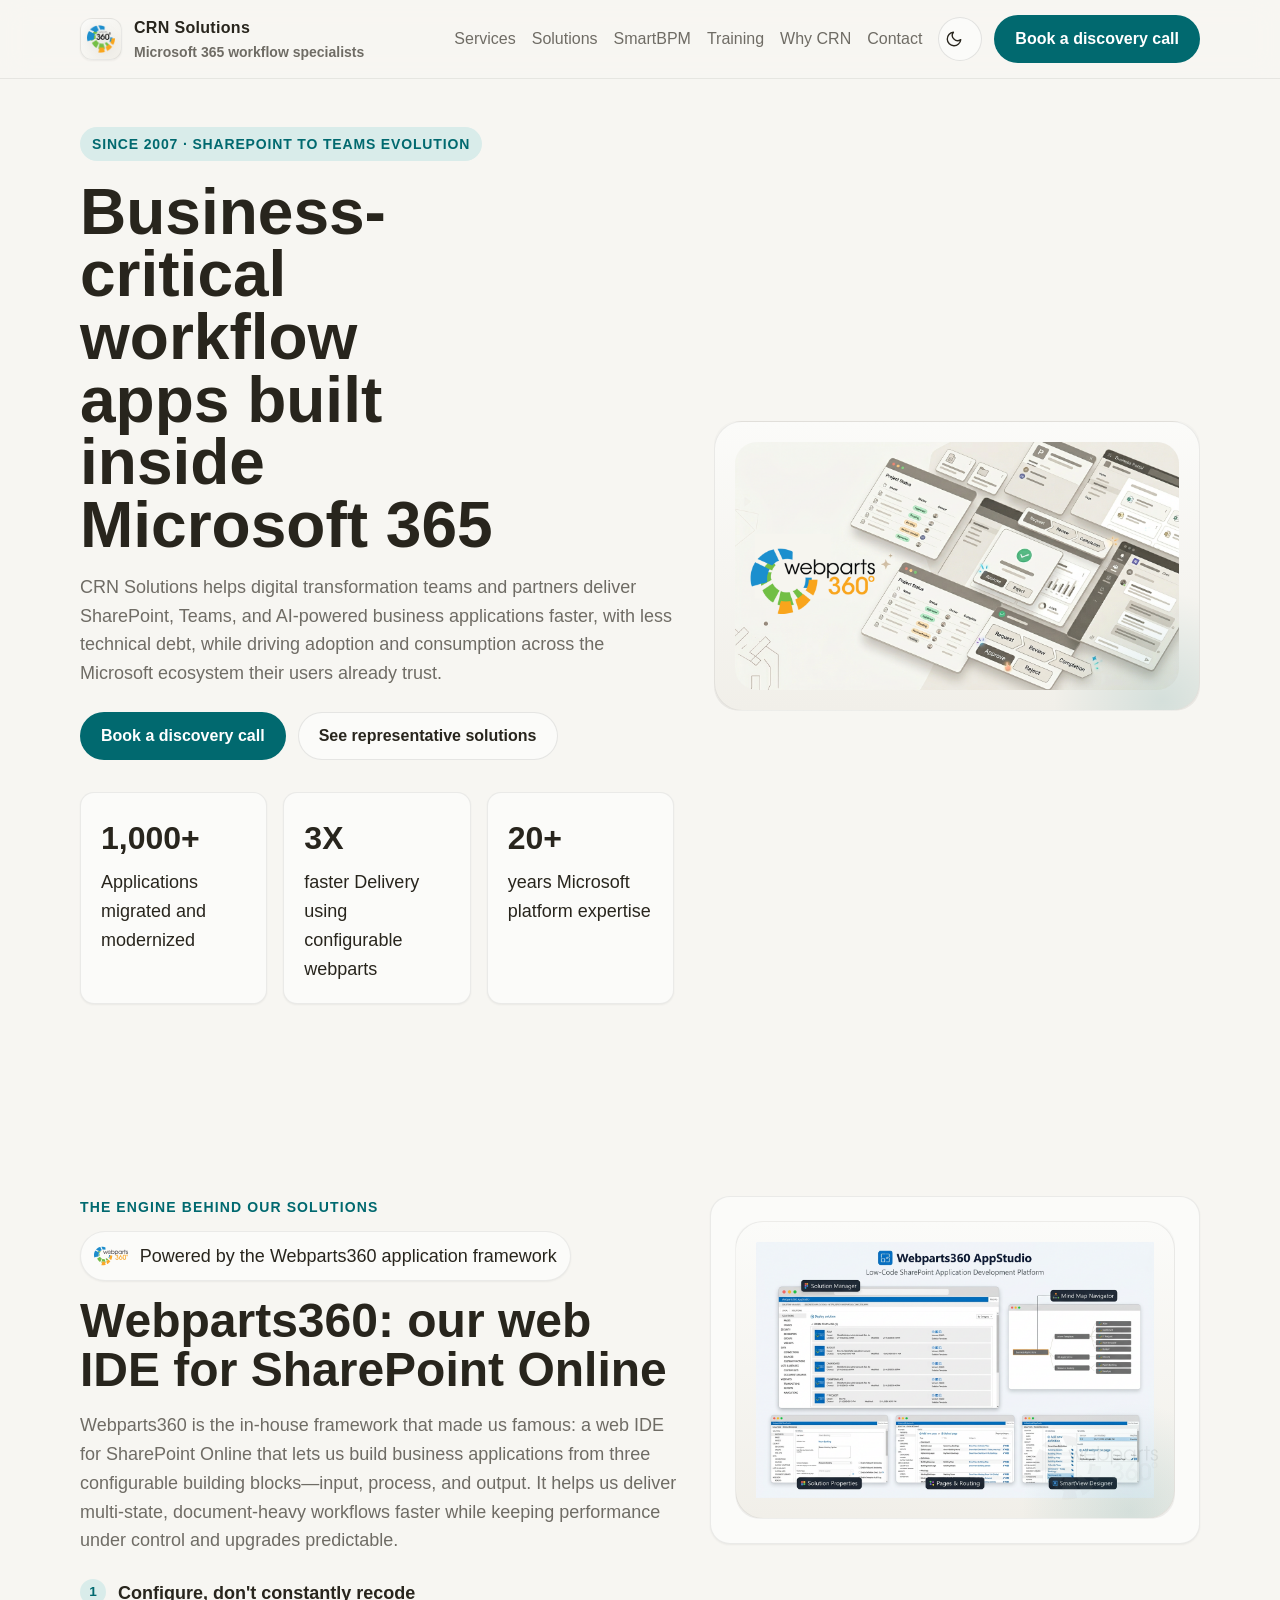
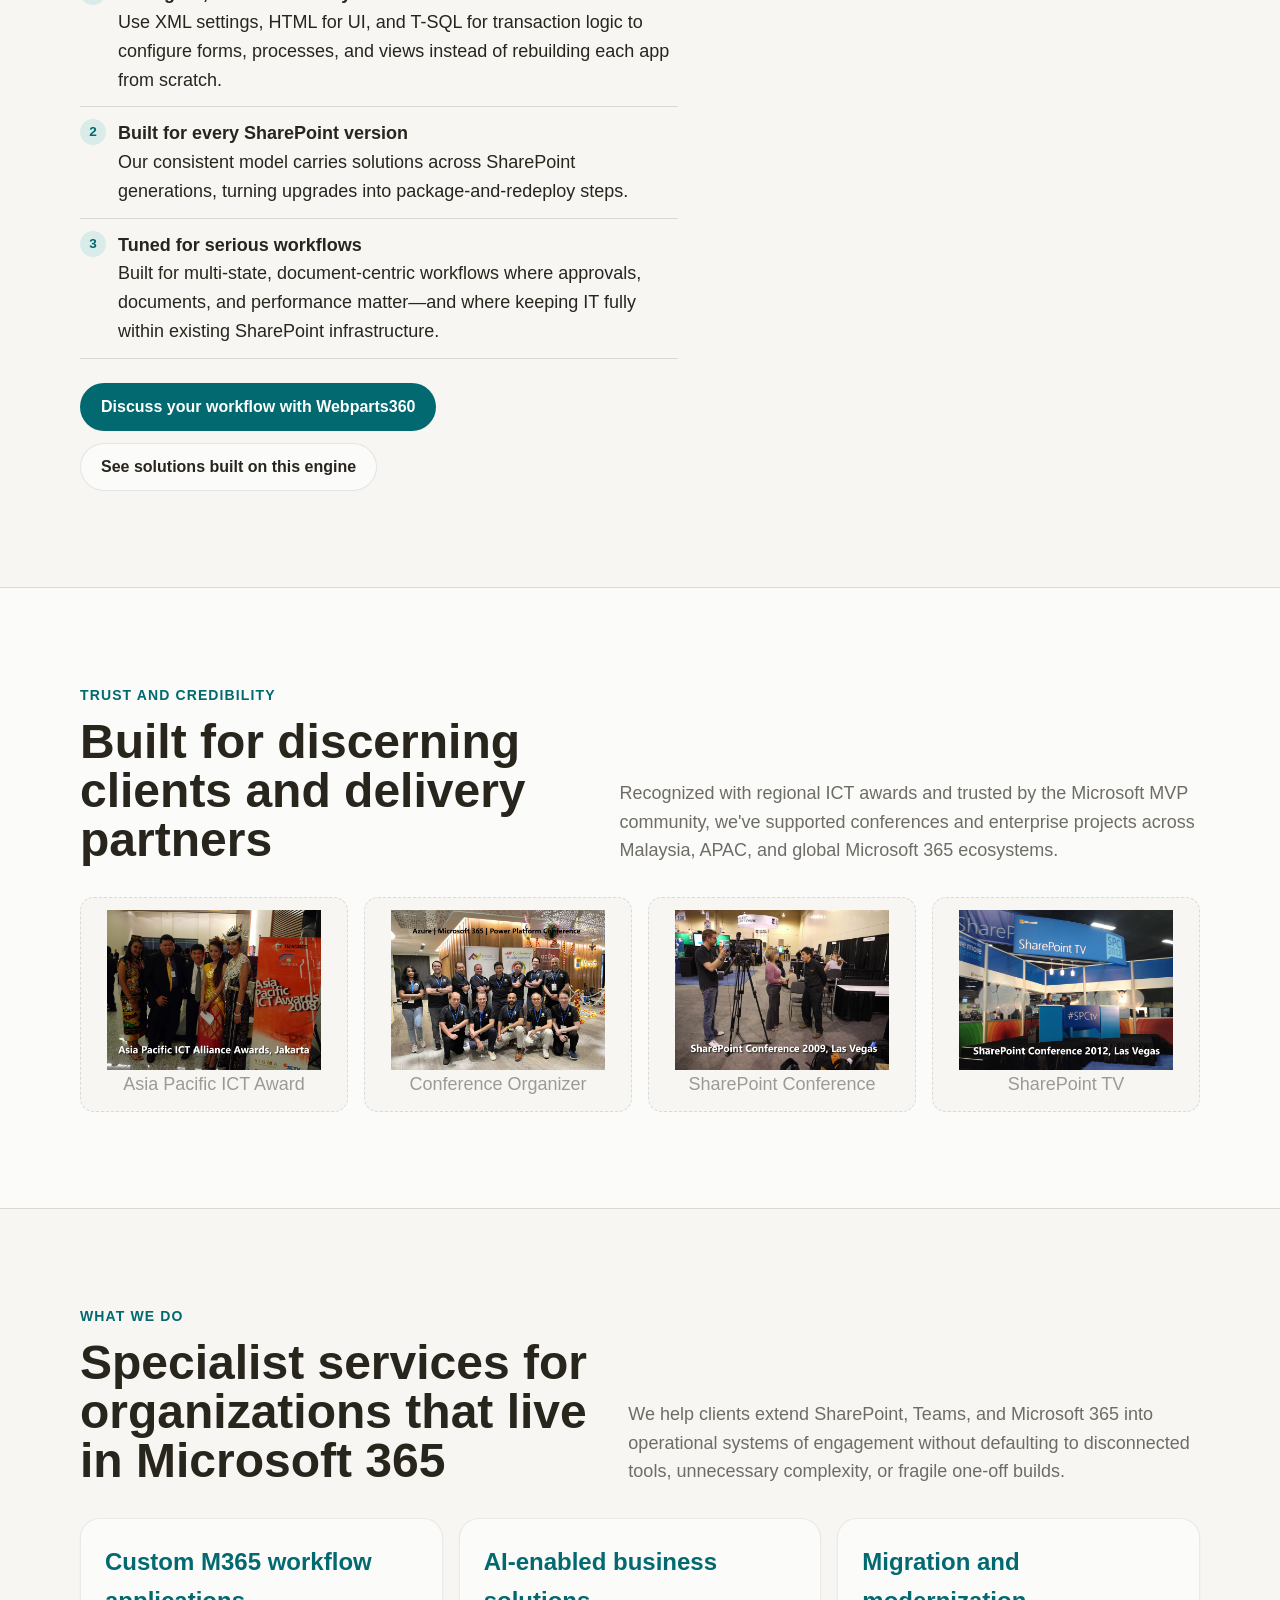
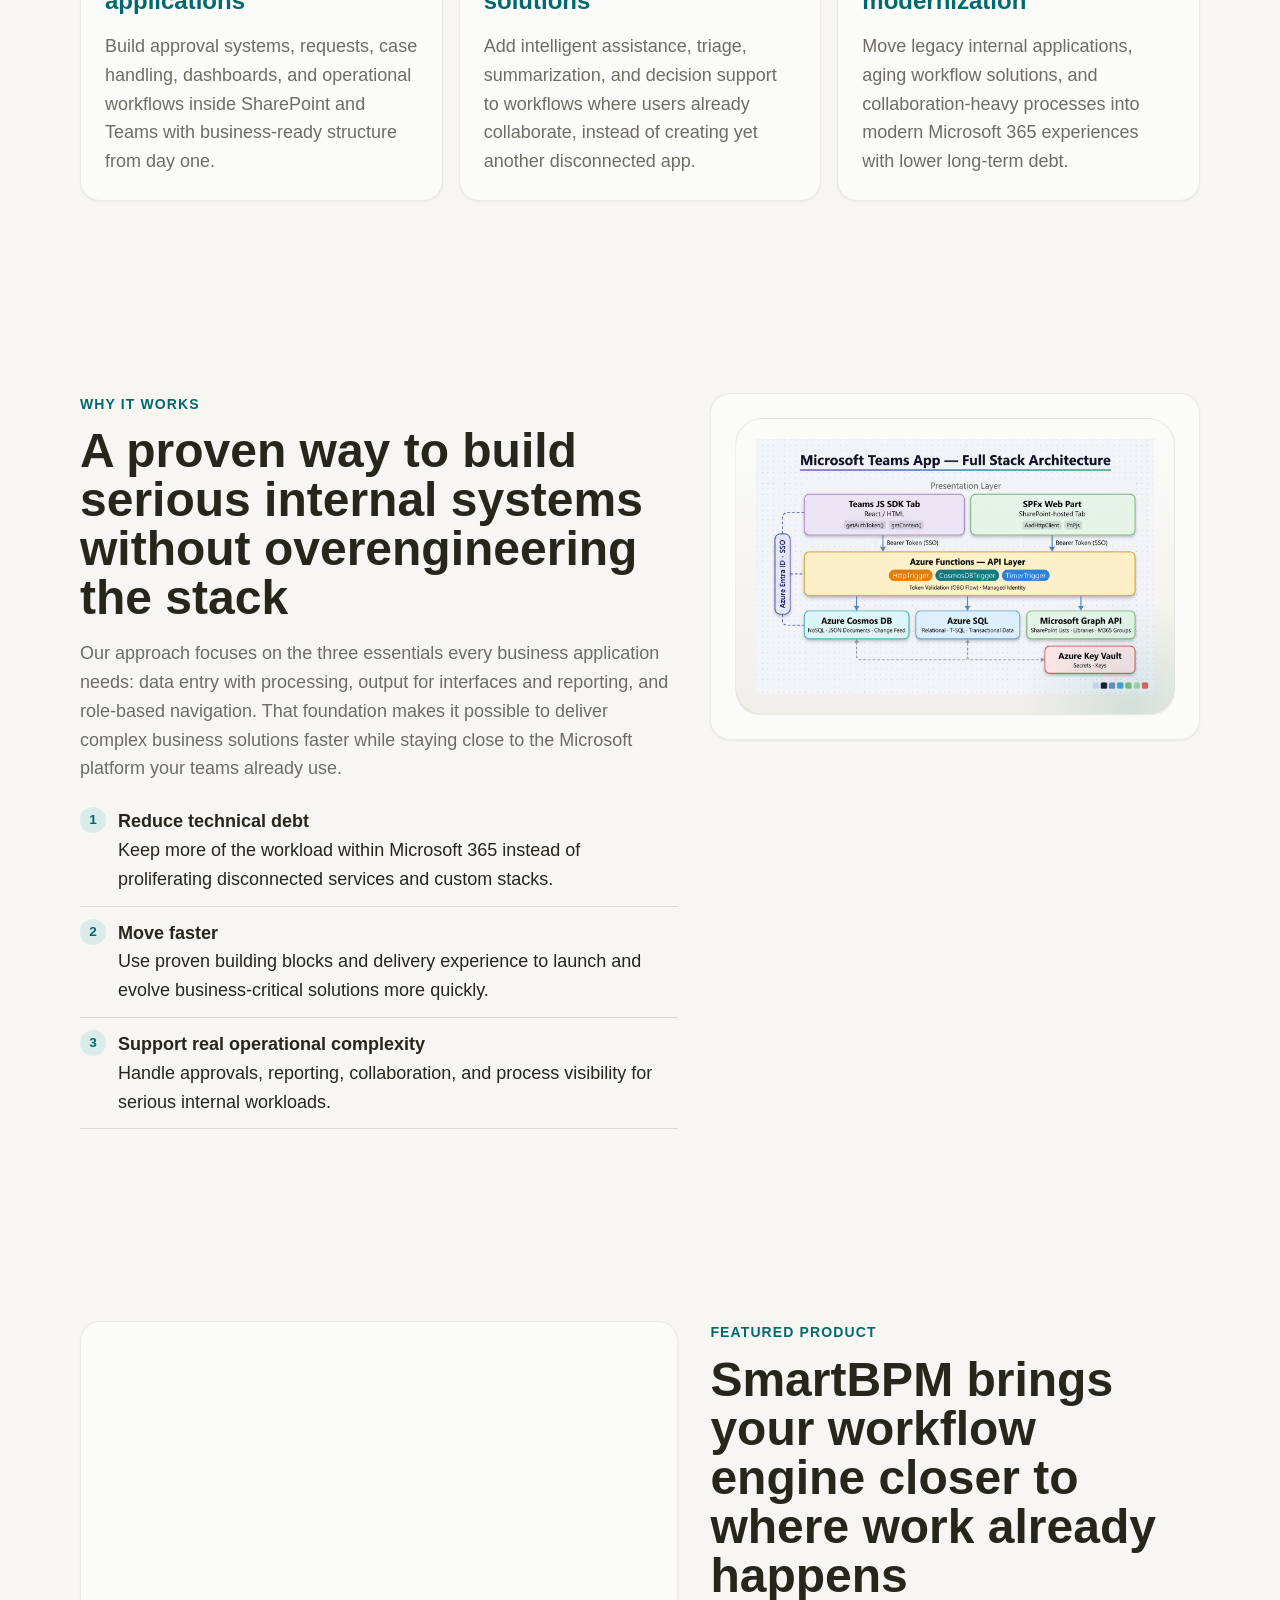
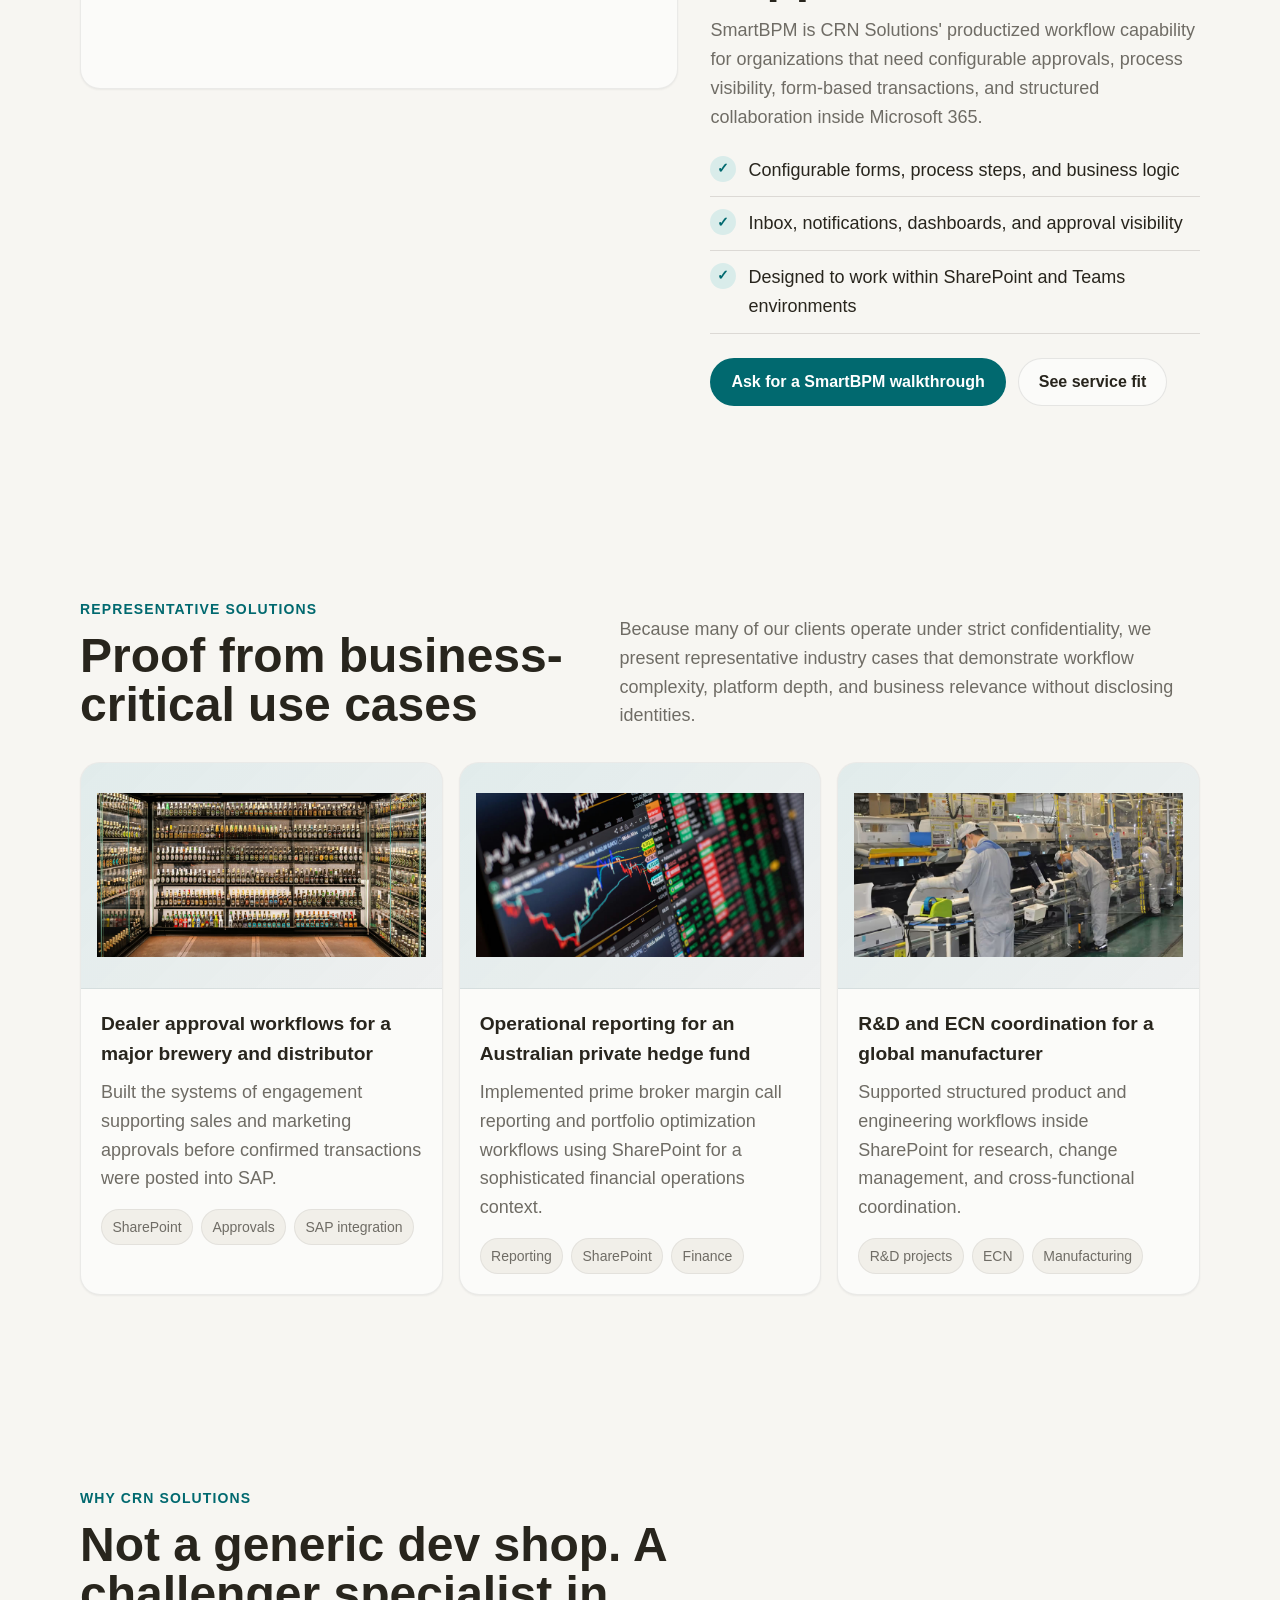
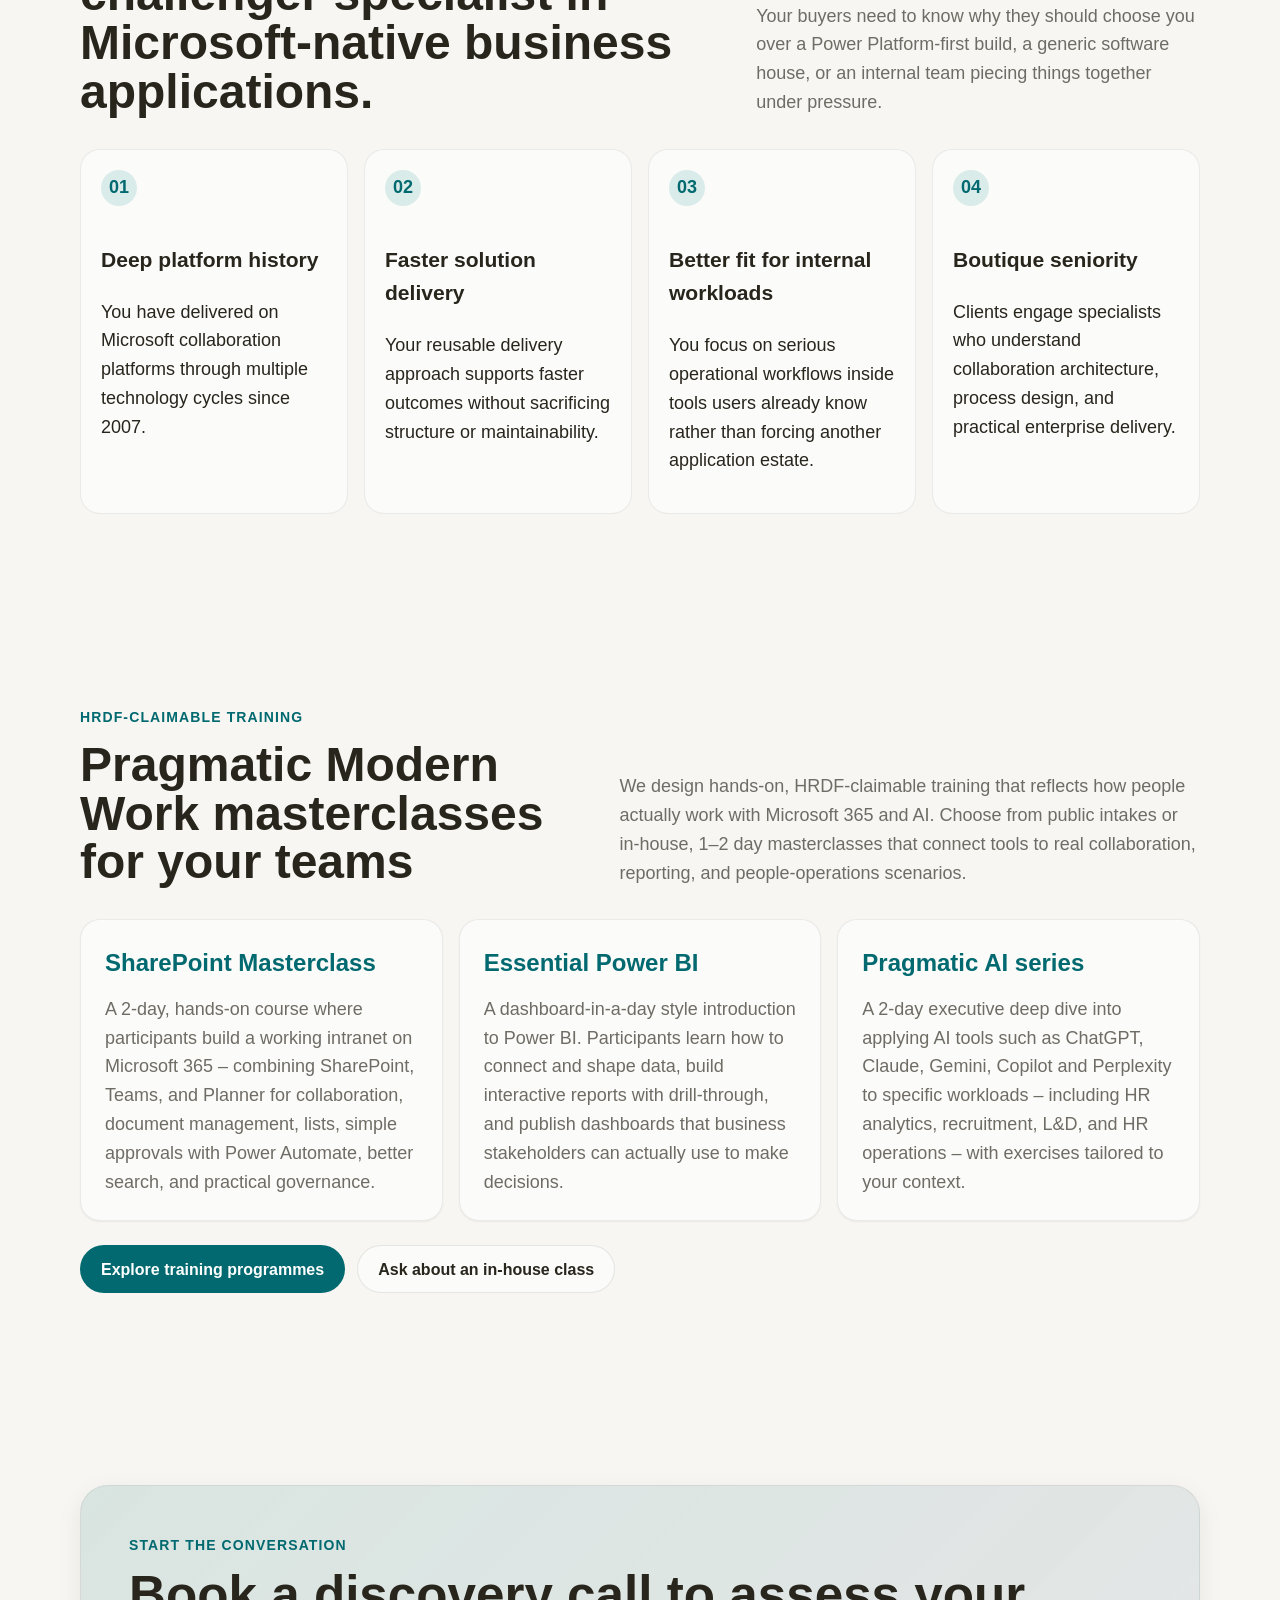
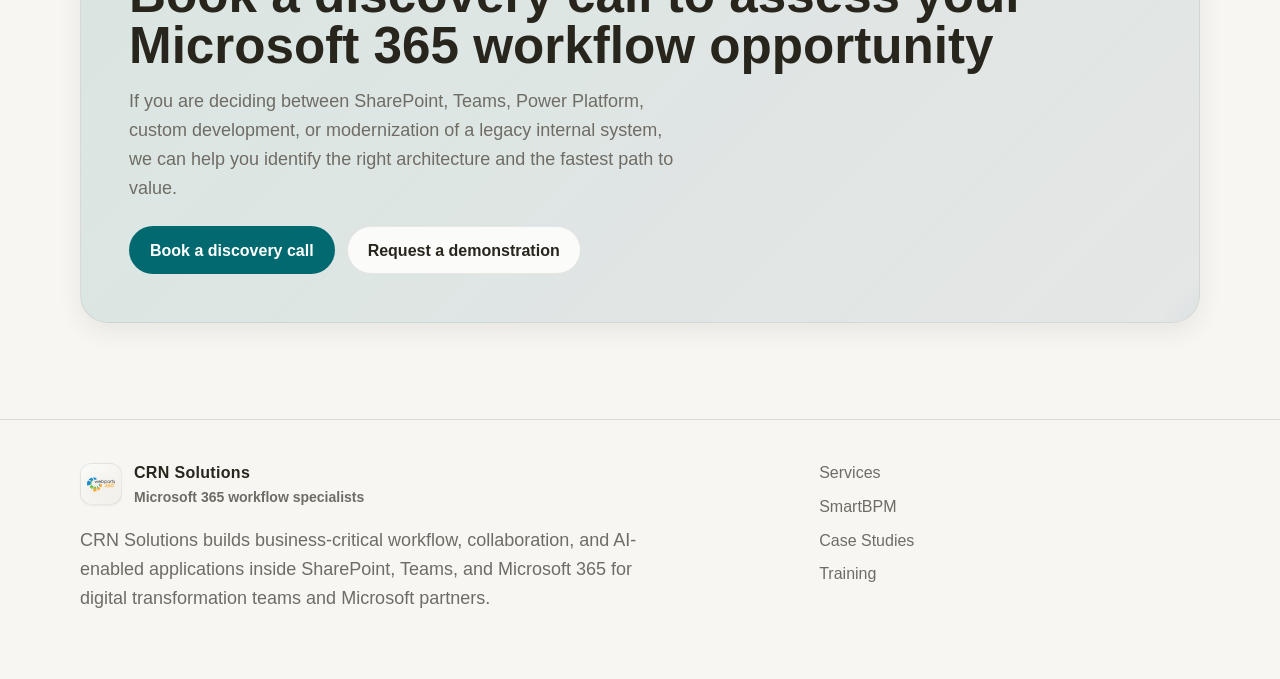
==== index.html @ ab80b70a "Update brand logo and link in index.html" ====
<!DOCTYPE html>
<html lang="en" data-theme="light">
<head>
  <meta charset="UTF-8" />
  <meta name="viewport" content="width=device-width, initial-scale=1.0" />
  <title>CRN Solutions | Microsoft 365 Workflow Specialists</title>
  <style>
    html.js [data-reveal]{opacity:0;transform:translateY(18px);transition:opacity 700ms cubic-bezier(0.16,1,0.3,1),transform 700ms cubic-bezier(0.16,1,0.3,1);transition-delay:var(--reveal-delay,0ms);}
    html.js [data-reveal].is-visible{opacity:1;transform:none;}
    html.js [data-reveal="clip"]{opacity:0;transform:none;clip-path:inset(0 0 18% 0 round 24px);transition:opacity 800ms cubic-bezier(0.16,1,0.3,1),clip-path 800ms cubic-bezier(0.16,1,0.3,1);}
    html.js [data-reveal="clip"].is-visible{opacity:1;clip-path:inset(0 0 0 0 round 24px);}
    .site-header{transition:box-shadow 180ms cubic-bezier(0.16,1,0.3,1),background 180ms cubic-bezier(0.16,1,0.3,1);}
    .site-header.is-scrolled{box-shadow:0 10px 30px rgba(40,37,29,0.08);}
    .brand-logo-wrap{display:flex;align-items:center;justify-content:center;width:42px;height:42px;border-radius:12px;background:linear-gradient(135deg,var(--color-surface),var(--color-surface-2));border:1px solid rgba(127,127,127,0.14);overflow:hidden;box-shadow:var(--shadow-sm);}
    .brand-logo-wrap img{width:28px;height:28px;object-fit:contain;filter:drop-shadow(0 2px 6px rgba(0,0,0,0.08));}
    .brand:hover .brand-logo-wrap,.brand:focus-visible .brand-logo-wrap{transform:translateY(-1px) scale(1.03);transition:transform var(--transition);}
    .site-nav a{position:relative;padding-block:0.35rem;}
    .site-nav a::after{content:"";position:absolute;left:0;bottom:0;width:100%;height:2px;background:var(--color-primary);transform:scaleX(0);transform-origin:left;transition:transform var(--transition);}
    .site-nav a:hover::after,.site-nav a:focus-visible::after{transform:scaleX(1);}
    .proof-card,.card,.case-card,.process-step,.logo-placeholder{transition:transform var(--transition),box-shadow var(--transition),border-color var(--transition),background var(--transition);}
    .proof-card:hover,.case-card:hover,.process-step:hover,.logo-placeholder:hover{transform:translateY(-4px);box-shadow:var(--shadow-md);}
    .hero-visual,.cta-panel{position:relative;overflow:hidden;}
    .hero-visual::after,.cta-panel::after{content:"";position:absolute;inset:auto -15% -35% auto;width:220px;height:220px;background:radial-gradient(circle, rgba(1,105,111,0.12), transparent 70%);pointer-events:none;transition:transform 800ms cubic-bezier(0.16,1,0.3,1);}
    .hero-visual:hover::after,.cta-panel:hover::after{transform:translate(-18px,-18px);}
    .hero-image{border-radius:22px;}
    .w360-inline{display:inline-flex;align-items:center;gap:0.75rem;margin-bottom:var(--space-4);padding:0.45rem 0.8rem;border-radius:var(--radius-full);background:var(--color-surface);border:1px solid rgba(127,127,127,0.14);box-shadow:var(--shadow-sm);}
    .w360-inline img{width:34px;height:34px;object-fit:contain;}
    .w360-watermark{position:absolute;right:var(--space-4);bottom:var(--space-4);width:min(140px,28%);opacity:0.08;pointer-events:none;filter:grayscale(1);}
    .theme-toggle svg{width:18px;height:18px;}
    @media (prefers-reduced-motion: reduce){html.js [data-reveal]{opacity:1!important;transform:none!important;clip-path:none!important;transition:none!important}.brand:hover .brand-logo-wrap,.proof-card:hover,.case-card:hover,.process-step:hover,.logo-placeholder:hover,.hero-visual:hover::after,.cta-panel:hover::after{transform:none!important}}
  </style>
  <!-- Google Analytics -->
  <script async src="https://www.googletagmanager.com/gtag/js?id=G-8Y96KZHQGJ"></script>
  <script>
    window.dataLayer = window.dataLayer || [];
    function gtag(){dataLayer.push(arguments);}
    gtag('js', new Date());
    gtag('config', 'G-8Y96KZHQGJ');
  </script>
  <meta name="description" content="CRN Solutions builds business-critical workflow, collaboration, and AI solutions inside SharePoint, Teams, and Microsoft 365." />
  <link rel="preconnect" href="https://api.fontshare.com" />
  <link href="https://api.fontshare.com/v2/css?f[]=general-sans@400,500,600,700&f[]=cabinet-grotesk@500,700,800&display=swap" rel="stylesheet" />
  <style>
    :root, [data-theme="light"] {
      --text-xs: clamp(0.75rem, 0.7rem + 0.25vw, 0.875rem);
      --text-sm: clamp(0.875rem, 0.8rem + 0.35vw, 1rem);
      --text-base: clamp(1rem, 0.95rem + 0.25vw, 1.125rem);
      --text-lg: clamp(1.125rem, 1rem + 0.75vw, 1.5rem);
      --text-xl: clamp(1.5rem, 1.2rem + 1.25vw, 2.25rem);
      --text-2xl: clamp(2rem, 1.2rem + 2.5vw, 3.5rem);
      --space-1: 0.25rem;
      --space-2: 0.5rem;
      --space-3: 0.75rem;
      --space-4: 1rem;
      --space-5: 1.25rem;
      --space-6: 1.5rem;
      --space-8: 2rem;
      --space-10: 2.5rem;
      --space-12: 3rem;
      --space-16: 4rem;
      --space-20: 5rem;
      --space-24: 6rem;
      --color-bg: #f7f6f2;
      --color-surface: #fbfbf9;
      --color-surface-2: #f1efe9;
      --color-border: #d4d1ca;
      --color-divider: #dcd9d5;
      --color-text: #28251d;
      --color-text-muted: #6f6c65;
      --color-text-faint: #9d9a93;
      --color-primary: #01696f;
      --color-primary-hover: #0c4e54;
      --color-primary-soft: #d9ecea;
      --color-accent: #1e3a5f;
      --color-success: #437a22;
      --radius-sm: 0.375rem;
      --radius-md: 0.5rem;
      --radius-lg: 0.875rem;
      --radius-xl: 1.25rem;
      --radius-full: 9999px;
      --shadow-sm: 0 1px 2px rgba(40, 37, 29, 0.06);
      --shadow-md: 0 8px 24px rgba(40, 37, 29, 0.08);
      --shadow-lg: 0 20px 48px rgba(40, 37, 29, 0.12);
      --content-default: 1120px;
      --transition: 180ms cubic-bezier(0.16, 1, 0.3, 1);
      --font-body: 'General Sans', 'Inter', sans-serif;
      --font-display: 'Cabinet Grotesk', 'Inter', sans-serif;
    }

    [data-theme="dark"] {
      --color-bg: #171614;
      --color-surface: #1c1b19;
      --color-surface-2: #22211f;
      --color-border: #393836;
      --color-divider: #262523;
      --color-text: #cdccca;
      --color-text-muted: #9b9892;
      --color-text-faint: #6e6b66;
      --color-primary: #4f98a3;
      --color-primary-hover: #6eb0ba;
      --color-primary-soft: #223335;
      --color-accent: #88a8d8;
      --color-success: #84bf63;
      --shadow-sm: 0 1px 2px rgba(0,0,0,0.2);
      --shadow-md: 0 8px 24px rgba(0,0,0,0.28);
      --shadow-lg: 0 20px 48px rgba(0,0,0,0.42);
    }

    *, *::before, *::after { box-sizing: border-box; }
    html { scroll-behavior: smooth; }
    body {
      margin: 0;
      min-height: 100vh;
      font-family: var(--font-body);
      font-size: var(--text-base);
      line-height: 1.6;
      background: var(--color-bg);
      color: var(--color-text);
    }
    img, svg { display: block; max-width: 100%; }
    a { color: inherit; text-decoration: none; }
    button { font: inherit; }
    .container {
      width: min(calc(100% - 2rem), var(--content-default));
      margin-inline: auto;
    }
    .skip-link {
      position: absolute; left: -999px; top: 0;
      background: var(--color-primary); color: white;
      padding: var(--space-3) var(--space-4); z-index: 20;
    }
    .skip-link:focus { left: var(--space-4); top: var(--space-4); }

    .site-header {
      position: sticky; top: 0; z-index: 10;
      backdrop-filter: blur(14px);
      background: color-mix(in srgb, var(--color-bg) 88%, transparent);
      border-bottom: 1px solid rgba(127,127,127,0.14);
    }
    .header-row {
      display: flex; align-items: center; justify-content: space-between;
      gap: var(--space-4); min-height: 78px;
    }
    .brand { display: flex; align-items: center; gap: var(--space-3); font-weight: 700; }
    .brand-mark {
      width: 42px; height: 42px; border-radius: 12px;
      background: linear-gradient(135deg, var(--color-primary), var(--color-accent));
      display: grid; place-items: center; color: white;
      box-shadow: var(--shadow-sm);
    }
    .brand-mark svg { width: 22px; height: 22px; }
    .brand-text strong {
      display: block; font-family: var(--font-display); font-size: 1rem; letter-spacing: 0.02em;
    }
    .brand-text span { display: block; font-size: var(--text-xs); color: var(--color-text-muted); }

    .nav-wrap { display: flex; align-items: center; gap: var(--space-4); }
    .site-nav {
      display: flex; align-items: center; gap: var(--space-4);
      font-size: var(--text-sm);
      color: var(--color-text-muted);
    }
    .site-nav a:hover, .site-nav a:focus-visible { color: var(--color-text); }
    .header-actions { display: flex; align-items: center; gap: var(--space-3); }

    .theme-toggle, .menu-toggle {
      min-width: 44px; min-height: 44px; border-radius: var(--radius-full);
      border: 1px solid rgba(127,127,127,0.2); background: var(--color-surface);
      color: var(--color-text); cursor: pointer;
      transition: transform var(--transition), background var(--transition);
    }
    .theme-toggle:hover, .menu-toggle:hover { transform: translateY(-1px); }
    .menu-toggle { display: none; }

    .btn {
      display: inline-flex; align-items: center; justify-content: center; gap: var(--space-2);
      min-height: 48px; padding: 0 var(--space-5);
      border-radius: var(--radius-full); border: 1px solid transparent;
      font-size: var(--text-sm); font-weight: 600;
      transition: background var(--transition), color var(--transition), border-color var(--transition), transform var(--transition);
    }
    .btn:hover { transform: translateY(-1px); }
    .btn-primary { background: var(--color-primary); color: white; }
    .btn-primary:hover { background: var(--color-primary-hover); }
    .btn-secondary { background: var(--color-surface); border-color: rgba(127,127,127,0.18); }

    main section { padding-block: clamp(var(--space-12), 8vw, var(--space-24)); }

    .hero {
      padding-top: var(--space-12);
    }
    .hero-grid {
      display: grid; gap: var(--space-10); align-items: center;
    }
    .eyebrow {
      display: inline-flex; align-items: center; gap: var(--space-2);
      padding: 0.35rem 0.75rem; border-radius: var(--radius-full);
      background: var(--color-primary-soft); color: var(--color-primary);
      font-size: var(--text-xs); font-weight: 700; letter-spacing: 0.06em; text-transform: uppercase;
    }
    .hero h1 {
      margin: var(--space-5) 0 var(--space-4);
      font-family: var(--font-display);
      font-size: clamp(2.6rem, 5vw, 5.2rem);
      line-height: 0.98;
      max-width: 12ch;
    }
    .hero p {
      max-width: 62ch; color: var(--color-text-muted); margin: 0 0 var(--space-6);
    }
    .hero-actions, .cta-actions { display: flex; flex-wrap: wrap; gap: var(--space-3); }
    .hero-proof {
      display: grid; grid-template-columns: repeat(3, minmax(0, 1fr));
      gap: var(--space-4); margin-top: var(--space-8);
    }
    .proof-card {
      background: var(--color-surface); border: 1px solid rgba(127,127,127,0.14);
      border-radius: var(--radius-lg); padding: var(--space-5); box-shadow: var(--shadow-sm);
    }
    .proof-card strong {
      display: block; font-family: var(--font-display); font-size: clamp(1.4rem, 3vw, 2rem);
      margin-bottom: var(--space-1);
    }
    .hero-visual {
      background: linear-gradient(180deg, var(--color-surface), var(--color-surface-2));
      border: 1px solid rgba(127,127,127,0.14);
      border-radius: 28px; padding: var(--space-5);
      box-shadow: var(--shadow-lg);
    }
    .placeholder-image {
      border: 2px dashed rgba(127,127,127,0.28);
      border-radius: 22px; min-height: 420px;
      background:
        linear-gradient(135deg, rgba(1,105,111,0.08), rgba(30,58,95,0.04)),
        repeating-linear-gradient(135deg, transparent, transparent 18px, rgba(127,127,127,0.05) 18px, rgba(127,127,127,0.05) 36px);
      display: grid; place-items: center;
      padding: var(--space-8); text-align: center;
      color: var(--color-text-muted);
    }
    .placeholder-image strong {
      display: block; font-size: var(--text-lg); color: var(--color-text); margin-bottom: var(--space-2);
    }

    .section-head { display: flex; justify-content: space-between; gap: var(--space-6); align-items: end; margin-bottom: var(--space-8); }
    .section-head h2 {
      font-family: var(--font-display); font-size: clamp(2rem, 4vw, 3rem); line-height: 1.02; margin: 0;
    }
    .section-head p { max-width: 58ch; color: var(--color-text-muted); margin: 0; }

    .grid-3 { display: grid; gap: var(--space-4); grid-template-columns: repeat(3, minmax(0, 1fr)); }
    .card {
      background: var(--color-surface); border: 1px solid rgba(127,127,127,0.14);
      border-radius: var(--radius-xl); padding: var(--space-6); box-shadow: var(--shadow-sm);
    }
    .card-link {
      text-decoration: none;
      color: inherit;
      display: block;
    }
    
    .card-link:hover .card {
      cursor: pointer;
      transform: translateY(-2px); /* optional hover effect */
      border-color: var(--color-primary);
      box-shadow: 0 0 0 1px var(--color-primary), var(--shadow-md);
    }
    .card h3 { margin: 0 0 var(--space-3); font-size: var(--text-lg); color: var(--color-primary); }
    .card p { margin: 0; color: var(--color-text-muted); }
    .kicker { color: var(--color-primary); font-size: var(--text-xs); text-transform: uppercase; letter-spacing: 0.08em; font-weight: 700; margin-bottom: var(--space-3); }

    .split-section {
      display: grid; grid-template-columns: 1.1fr 0.9fr; gap: var(--space-8); align-items: start;
    }
    .check-list {
      list-style: none; padding: 0; margin: var(--space-6) 0 0;
      display: grid; gap: var(--space-3);
    }
    .check-list li {
      display: flex; gap: var(--space-3); align-items: start;
      padding-bottom: var(--space-3); border-bottom: 1px solid var(--color-divider);
    }
    .check-list span:first-child {
      width: 26px; height: 26px; border-radius: 50%; flex: 0 0 auto;
      background: var(--color-primary-soft); color: var(--color-primary);
      display: grid; place-items: center; font-weight: 700; font-size: 0.85rem;
    }

    .case-grid { display: grid; gap: var(--space-4); grid-template-columns: repeat(3, minmax(0, 1fr)); }
    .case-card {
      background: var(--color-surface); border: 1px solid rgba(127,127,127,0.14);
      border-radius: var(--radius-xl); overflow: hidden; box-shadow: var(--shadow-sm);
    }
    .case-media {
      aspect-ratio: 16/10; border-bottom: 1px solid rgba(127,127,127,0.12);
      background: linear-gradient(135deg, rgba(1,105,111,0.1), rgba(30,58,95,0.06));
      display: grid; place-items: center; color: var(--color-text-muted); padding: var(--space-4); text-align: center;
    }
    .case-body { padding: var(--space-5); }
    .case-body h3 { margin: 0 0 var(--space-2); font-size: 1.2rem; }
    .case-body p { margin: 0 0 var(--space-4); color: var(--color-text-muted); }
    .tag-row { display: flex; flex-wrap: wrap; gap: var(--space-2); }
    .tag {
      display: inline-flex; padding: 0.35rem 0.65rem; border-radius: var(--radius-full);
      font-size: var(--text-xs); background: var(--color-surface-2); color: var(--color-text-muted);
      border: 1px solid rgba(127,127,127,0.12);
    }

    .process-grid { display: grid; gap: var(--space-4); grid-template-columns: repeat(4, minmax(0, 1fr)); }
    .process-step {
      padding: var(--space-5); border-radius: var(--radius-xl); background: var(--color-surface);
      border: 1px solid rgba(127,127,127,0.14);
    }
    .process-step strong {
      display: inline-flex; width: 36px; height: 36px; border-radius: 50%;
      align-items: center; justify-content: center; margin-bottom: var(--space-4);
      background: var(--color-primary-soft); color: var(--color-primary);
    }

    .partners {
      background: var(--color-surface);
      border-block: 1px solid var(--color-divider);
    }
    .logo-row {
      display: grid; grid-template-columns: repeat(4, minmax(0,1fr)); gap: var(--space-4);
    }
    .logo-placeholder {
      min-height: 180px; border-radius: var(--radius-lg); border: 1px dashed rgba(127,127,127,0.24);
      display: grid; place-items: center; color: var(--color-text-faint); background: var(--color-bg);
      text-align: center; padding: var(--space-3);
    }

    .cta-panel {
      background: linear-gradient(135deg, rgba(1,105,111,0.12), rgba(30,58,95,0.08));
      border: 1px solid rgba(127,127,127,0.14);
      border-radius: 28px; padding: clamp(var(--space-8), 5vw, var(--space-12));
      box-shadow: var(--shadow-md);
    }
    .cta-panel h2 {
      margin: 0 0 var(--space-4); font-family: var(--font-display); font-size: clamp(2rem, 4vw, 3.25rem); line-height: 1;
    }
    .cta-panel p { margin: 0 0 var(--space-6); max-width: 56ch; color: var(--color-text-muted); }

    .site-footer {
      padding: var(--space-10) 0 var(--space-12);
      border-top: 1px solid var(--color-divider);
    }
    .footer-grid {
      display: grid; grid-template-columns: 1.3fr 0.7fr; gap: var(--space-8);
      align-items: start;
    }
    .footer-links {
      display: grid; gap: var(--space-2); color: var(--color-text-muted); font-size: var(--text-sm);
    }
    .footer-note { color: var(--color-text-muted); max-width: 56ch; }

    @media (min-width: 980px) {
      .hero-grid { grid-template-columns: 1.1fr 0.9fr; }
    }

    @media (max-width: 979px) {
      .site-nav {
        position: absolute; left: 0; right: 0; top: 78px;
        display: none; flex-direction: column; align-items: flex-start;
        padding: var(--space-5) 1rem var(--space-6); background: var(--color-bg);
        border-bottom: 1px solid var(--color-divider);
      }
      .site-nav.open { display: flex; }
      .menu-toggle { display: inline-flex; align-items: center; justify-content: center; }
      .header-actions .btn { display: none; }
      .hero-proof, .grid-3, .case-grid, .process-grid, .logo-row, .footer-grid, .split-section {
        grid-template-columns: 1fr;
      }
      .section-head { flex-direction: column; align-items: flex-start; }
    
      /* NEW: make trust & credibility images bigger on mobile */
      .logo-placeholder {
        min-height: 220px;
        padding: var(--space-4);
      }
    
      .logo-placeholder img {
        max-height: 200px !important;
      }
    }
    
  </style>
</head>
<body>
  <script>document.documentElement.classList.add('js');</script>
  <a class="skip-link" href="#main-content">Skip to content</a>
  <header class="site-header">
    <div class="container header-row">
    <a class="brand" href="index.html" aria-label="CRN Solutions home">
      <span class="brand-logo-wrap" aria-hidden="true">
        <img
          src="images/W360Logo.png"
          alt="CRN Solutions logo"
          loading="eager"
          decoding="async"
        />
      </span>
      <span class="brand-text">
        <strong>CRN Solutions</strong>
        <span>Microsoft 365 workflow specialists</span>
      </span>
    </a>

      <div class="nav-wrap">
        <nav class="site-nav" id="site-nav" aria-label="Primary navigation">
          <a href="#services">Services</a>
          <a href="#solutions">Solutions</a>
          <a href="SmartBPM.html">SmartBPM</a>
          <a href="training.html">Training</a>
          <a href="#why-crn">Why CRN</a>
          <a href="#contact">Contact</a>
        </nav>
        <div class="header-actions">
          <button class="menu-toggle" type="button" aria-expanded="false" aria-controls="site-nav" aria-label="Open menu">☰</button>
          <button class="theme-toggle" type="button" data-theme-toggle aria-label="Switch theme">◐</button>
          <a class="btn btn-primary" href="#contact">Book a discovery call</a>
        </div>
      </div>
    </div>
  </header>

  <main id="main-content">
    <section class="hero" id="top" data-reveal>
      <div class="container hero-grid">
        <div>
          <span class="eyebrow">Since 2007 · SharePoint to Teams evolution</span>
          <h1>Business-critical workflow apps built inside Microsoft 365</h1>
          <p>CRN Solutions helps digital transformation teams and partners deliver SharePoint, Teams, and AI-powered business applications faster, with less technical debt, while driving adoption and consumption across the Microsoft ecosystem their users already trust.
</p>
          <div class="hero-actions">
            <a class="btn btn-primary" href="#contact">Book a discovery call</a>
            <a class="btn btn-secondary" href="#case-studies">See representative solutions</a>
          </div>
          <div class="hero-proof" aria-label="Key proof points">
            <article class="proof-card" data-reveal style="--reveal-delay: 80ms;">
            <strong data-count="1000">1,000+</strong>
              <span>Applications migrated and modernized</span>
            </article>
            <article class="proof-card" data-reveal style="--reveal-delay: 160ms;">
              <strong data-count="3">3X</strong> faster
              <span>Delivery using configurable webparts</span>
            </article>
            <article class="proof-card" data-reveal style="--reveal-delay: 240ms;">
              <strong data-count="20">20+</strong> years
              <span>Microsoft platform expertise</span>
            </article>
          </div>
        </div>
        <div class="hero-visual" data-reveal="clip">
          <img
            src="images/heroimg.png"
            alt="Webparts360 powering business-critical workflows in SharePoint and Teams" loading="eager" decoding="async"
            class="hero-image"
          />
        </div>
      </div>
    </section>

    <section id="webparts360" data-reveal>
      <div class="container split-section">
        <div>
          <div class="kicker">The engine behind our solutions</div>
          <div class="w360-inline" data-reveal style="--reveal-delay: 80ms;"><img src="W360Logo.svg" alt="Webparts360 logo" loading="lazy" decoding="async" /><span>Powered by the Webparts360 application framework</span></div>
          <h2 style="font-family: var(--font-display); font-size: clamp(2rem, 4vw, 3rem); line-height: 1.02; margin: 0;">
            Webparts360: our web IDE for SharePoint Online
          </h2>
          <p style="margin-top: var(--space-4); color: var(--color-text-muted); max-width: 62ch;">
            Webparts360 is the in-house framework that made us famous: a web IDE for SharePoint Online that lets us build business applications from three configurable building blocks—input, process, and output. It helps us deliver multi-state, document-heavy workflows faster while keeping performance under control and upgrades predictable.
          </p>
          <ul class="check-list">
            <li>
              <span>1</span>
              <span>
                <strong>Configure, don't constantly recode</strong><br>
                Use XML settings, HTML for UI, and T-SQL for transaction logic to configure forms, processes, and views instead of rebuilding each app from scratch.
              </span>
            </li>
            <li>
              <span>2</span>
              <span>
                <strong>Built for every SharePoint version</strong><br>
                Our consistent model carries solutions across SharePoint generations, turning upgrades into package-and-redeploy steps.
              </span>
            </li>
            <li>
              <span>3</span>
              <span>
                <strong>Tuned for serious workflows</strong><br>
                Built for multi-state, document-centric workflows where approvals, documents, and performance matter—and where keeping IT fully within existing SharePoint infrastructure.
              </span>
            </li>
          </ul>
          <div class="hero-actions" style="margin-top: var(--space-6);">
            <a class="btn btn-primary" href="mailto:support@webparts360.com?subject=Webparts360%20workflow%20inquiry">Discuss your workflow with Webparts360</a>
            <a class="btn btn-secondary" href="#case-studies">See solutions built on this engine</a>
          </div>
        </div>

        <div class="card" data-reveal style="--reveal-delay: 140ms;">
          <div class="hero-visual" data-reveal="clip">
            <img
              src="images/Webparts360-IDE.png"
              alt="Webparts360 UI"
              title="Webparts360 AppStudio Designer"
            />
          <img class="w360-watermark" src="W360Logo.svg" alt="" loading="lazy" decoding="async" /></div>
        </div>
      </div>
    </section>

    <section class="partners" data-reveal>
      <div class="container">
        <div class="section-head">
          <div>
            <div class="kicker">Trust and credibility</div>
            <h2>Built for discerning clients and delivery partners</h2>
          </div>
          <p>Recognized with regional ICT awards and trusted by the Microsoft MVP community, we've supported conferences and enterprise projects across Malaysia, APAC, and global Microsoft 365 ecosystems.</p>
        </div>
        <div class="logo-row">
          <div class="logo-placeholder">
            <img
              src="images/APICTA-Jakarta.jpg"
              alt="APICTA award recognition"
              title="Asia Pacific ICT Alliance Award - Best of Applications & Infrastructure Tools"
              style="max-width: 100%; max-height: 160px; object-fit: contain;"
            />
            Asia Pacific ICT Award
          </div>
          <div class="logo-placeholder">
            <img
              src="images/AMP2023.jpg"
              alt="AOS, AMS, AMP"
              title="Organizer of Azure, Microsoft 365, SharePoint conferences in KL since 2018"
              style="max-width: 100%; max-height: 160px; object-fit: contain;"
            />
            Conference Organizer
          </div>
          <div class="logo-placeholder">
            <img
              src="images/SPC2009.jpg"
              alt="Exhibition at Anaheim"
              title="First Malaysia ISV Partner showcase at SPC 2009, Las Vegas"
              style="max-width: 100%; max-height: 160px; object-fit: contain;"
            />
            SharePoint Conference
          </div>
          <div class="logo-placeholder">
            <img
              src="images/SPC2012-Interview.jpg"
              alt="Exhibition at Los Angeles"
              title="SharePoint TV Interview 2012, Las Vegas"
              style="max-width: 100%; max-height: 160px; object-fit: contain;"
            />
            SharePoint TV
          </div>
        </div>
      </div>
    </section>

    <section id="services" data-reveal>
      <div class="container">
        <div class="section-head">
          <div>
            <div class="kicker">What we do</div>
            <h2>Specialist services for organizations that live in Microsoft 365</h2>
          </div>
          <p>We help clients extend SharePoint, Teams, and Microsoft 365 into operational systems of engagement without defaulting to disconnected tools, unnecessary complexity, or fragile one-off builds.</p>
        </div>
        <div class="grid-3">
          <article class="card">
            <h3>Custom M365 workflow applications</h3>
            <p>Build approval systems, requests, case handling, dashboards, and operational workflows inside SharePoint and Teams with business-ready structure from day one.</p>
          </article>
          <article class="card">
            <h3>AI-enabled business solutions</h3>
            <p>Add intelligent assistance, triage, summarization, and decision support to workflows where users already collaborate, instead of creating yet another disconnected app.</p>
          </article>
          <article class="card">
            <h3>Migration and modernization</h3>
            <p>Move legacy internal applications, aging workflow solutions, and collaboration-heavy processes into modern Microsoft 365 experiences with lower long-term debt.</p>
          </article>
        </div>
      </div>
    </section>

    <section id="solutions" data-reveal>
      <div class="container split-section">
        <div>
          <div class="kicker">Why it works</div>
          <h2 style="font-family: var(--font-display); font-size: clamp(2rem, 4vw, 3rem); line-height: 1.02; margin: 0;">A proven way to build serious internal systems without overengineering the stack</h2>
          <p style="margin-top: var(--space-4); color: var(--color-text-muted); max-width: 62ch;">Our approach focuses on the three essentials every business application needs: data entry with processing, output for interfaces and reporting, and role-based navigation. That foundation makes it possible to deliver complex business solutions faster while staying close to the Microsoft platform your teams already use.</p>
          <ul class="check-list">
            <li><span>1</span><span><strong>Reduce technical debt</strong><br>Keep more of the workload within Microsoft 365 instead of proliferating disconnected services and custom stacks.</span></li>
            <li><span>2</span><span><strong>Move faster</strong><br>Use proven building blocks and delivery experience to launch and evolve business-critical solutions more quickly.</span></li>
            <li><span>3</span><span><strong>Support real operational complexity</strong><br>Handle approvals, reporting, collaboration, and process visibility for serious internal workloads.</span></li>
          </ul>
        </div>
        <div class="card" data-reveal style="--reveal-delay: 140ms;">
          <div class="hero-visual" data-reveal="clip">
            <img
              src="images/SmartBPM-Architect.png"
              alt="Teams Architecture"
              title="Teams Add-in Solution Architecture"
            />
          </div>
        </div>
      </div>
    </section>

    <section id="smartbpm" data-reveal>
      <!-- FIX 3: Restructured split-section — both columns now correctly sit inside .container.split-section -->
      <!-- FIX 4: Added width/aspect-ratio to iframe so it fills its card responsively -->
      <div class="container split-section">
        <div class="card">
          <iframe
            src="https://www.youtube.com/embed/upWacfuP4Qs"
            title="Webparts360 SmartBPM Explainer"
            frameborder="0"
            allow="accelerometer; autoplay; clipboard-write; encrypted-media; gyroscope; picture-in-picture"
            allowfullscreen
            style="width: 100%; aspect-ratio: 16/9; border-radius: var(--radius-lg);"
          ></iframe>
        </div>
        <div>
          <div class="kicker">Featured product</div>
          <h2 style="font-family: var(--font-display); font-size: clamp(2rem, 4vw, 3rem); line-height: 1.02; margin: 0;">SmartBPM brings your workflow engine closer to where work already happens</h2>
          <p style="margin-top: var(--space-4); color: var(--color-text-muted);">SmartBPM is CRN Solutions' productized workflow capability for organizations that need configurable approvals, process visibility, form-based transactions, and structured collaboration inside Microsoft 365.</p>
          <ul class="check-list">
            <li><span>✓</span><span>Configurable forms, process steps, and business logic</span></li>
            <li><span>✓</span><span>Inbox, notifications, dashboards, and approval visibility</span></li>
            <li><span>✓</span><span>Designed to work within SharePoint and Teams environments</span></li>
          </ul>
          <div class="hero-actions" style="margin-top: var(--space-6);">
            <a class="btn btn-primary" href="mailto:support@webparts360.com?subject=SmartBPM%20Demo%20Request">Ask for a SmartBPM walkthrough</a>
            <a class="btn btn-secondary" href="#services">See service fit</a>
          </div>
        </div>
      </div>
    </section>

    <section id="case-studies" data-reveal>
      <div class="container">
        <div class="section-head">
          <div>
            <div class="kicker">Representative solutions</div>
            <h2>Proof from business-critical use cases</h2>
          </div>
          <p>Because many of our clients operate under strict confidentiality, we present representative industry cases that demonstrate workflow complexity, platform depth, and business relevance without disclosing identities.</p>
        </div>
        <div class="case-grid">
          <article class="case-card">
            <div class="case-media">
              <img
                src="images/pexels-brewery.jpg"
                alt="brewery and distributor workflow system"
                title="Brewery and distributor workflow system"
              />
            </div>
            <div class="case-body">
              <h3>Dealer approval workflows for a major brewery and distributor</h3>
              <p>Built the systems of engagement supporting sales and marketing approvals before confirmed transactions were posted into SAP.</p>
              <div class="tag-row">
                <span class="tag">SharePoint</span>
                <span class="tag">Approvals</span>
                <span class="tag">SAP integration</span>
              </div>
            </div>
          </article>
          <article class="case-card">
            <div class="case-media">
              <img
                src="images/pexels-hedgefund.jpg"
                alt="hedge fund reporting and portfolio solution"
                title="Primebroker Margin Call Reporting"
              />
            </div>
            <div class="case-body">
              <h3>Operational reporting for an Australian private hedge fund</h3>
              <p>Implemented prime broker margin call reporting and portfolio optimization workflows using SharePoint for a sophisticated financial operations context.</p>
              <div class="tag-row">
                <span class="tag">Reporting</span>
                <span class="tag">SharePoint</span>
                <span class="tag">Finance</span>
              </div>
            </div>
          </article>
          <article class="case-card">
            <div class="case-media">
              <img
                src="images/aircond.jpg"
                alt="manufacturing R&D and ECN workflow solution"
                title="manufacturing R&D and ECN workflow solution"
              />
            </div>
            <div class="case-body">
              <h3>R&amp;D and ECN coordination for a global manufacturer</h3>
              <p>Supported structured product and engineering workflows inside SharePoint for research, change management, and cross-functional coordination.</p>
              <div class="tag-row">
                <span class="tag">R&amp;D projects</span>
                <span class="tag">ECN</span>
                <span class="tag">Manufacturing</span>
              </div>
            </div>
          </article>
        </div>
      </div>
    </section>

    <section id="why-crn" data-reveal>
      <div class="container">
        <div class="section-head">
          <div>
            <div class="kicker">Why CRN Solutions</div>
            <h2>Not a generic dev shop. A challenger specialist in Microsoft-native business applications.</h2>
          </div>
          <p>Your buyers need to know why they should choose you over a Power Platform-first build, a generic software house, or an internal team piecing things together under pressure.</p>
        </div>
        <div class="process-grid">
          <article class="process-step">
            <strong>01</strong>
            <h3>Deep platform history</h3>
            <p>You have delivered on Microsoft collaboration platforms through multiple technology cycles since 2007.</p>
          </article>
          <article class="process-step">
            <strong>02</strong>
            <h3>Faster solution delivery</h3>
            <p>Your reusable delivery approach supports faster outcomes without sacrificing structure or maintainability.</p>
          </article>
          <article class="process-step">
            <strong>03</strong>
            <h3>Better fit for internal workloads</h3>
            <p>You focus on serious operational workflows inside tools users already know rather than forcing another application estate.</p>
          </article>
          <article class="process-step">
            <strong>04</strong>
            <h3>Boutique seniority</h3>
            <p>Clients engage specialists who understand collaboration architecture, process design, and practical enterprise delivery.</p>
          </article>
        </div>
      </div>
    </section>

    <section id="training" data-reveal>
      <div class="container">
        <div class="section-head">
          <div>
            <div class="kicker">HRDF-claimable training</div>
            <h2>Pragmatic Modern Work masterclasses for your teams</h2>
          </div>
          <p>
            We design hands-on, HRDF-claimable training that reflects how people actually work with Microsoft 365 and AI.
            Choose from public intakes or in-house, 1–2 day masterclasses that connect tools to real collaboration,
            reporting, and people-operations scenarios.
          </p>
        </div>
    
        <div class="grid-3">
          <a href="spmc.html" class="card-link">
            <article class="card">
              <h3>SharePoint Masterclass</h3>
              <p>
                A 2-day, hands-on course where participants build a working intranet on Microsoft 365 – combining SharePoint,
                Teams, and Planner for collaboration, document management, lists, simple approvals with Power Automate,
                better search, and practical governance.
              </p>
          </article>
          </a>
          <a href="pbimc.html" class="card-link">
            <article class="card">
              <h3>Essential Power BI</h3>
              <p>
                A dashboard-in-a-day style introduction to Power BI. Participants learn how to connect and shape data,
                build interactive reports with drill-through, and publish dashboards that business stakeholders can actually
                use to make decisions.
              </p>
            </article>
          </a>
          <a href="aimc.html" class="card-link">          
            <article class="card">
              <h3>Pragmatic AI series</h3>
              <p>
                A 2-day executive deep dive into applying AI tools such as ChatGPT, Claude, Gemini, Copilot and Perplexity to
                specific workloads – including HR analytics, recruitment, L&amp;D, and HR operations – with exercises tailored to your context.
              </p>
            </article>
          </a>
        </div>
    
        <div class="hero-actions" style="margin-top: var(--space-6);">
          <a class="btn btn-primary" href="training.html">Explore training programmes</a>
          <a class="btn btn-secondary" href="mailto:support@webparts360.com?subject=Inquire%20for%20in-house%20class">Ask about an in-house class</a>
        </div>
      </div>
    </section>
    
    <section id="contact" data-reveal>
      <div class="container">
        <div class="cta-panel">
          <div class="kicker">Start the conversation</div>
          <h2>Book a discovery call to assess your Microsoft 365 workflow opportunity</h2>
          <p>If you are deciding between SharePoint, Teams, Power Platform, custom development, or modernization of a legacy internal system, we can help you identify the right architecture and the fastest path to value.</p>
          <div class="cta-actions">
            <a class="btn btn-primary" href="mailto:support@webparts360.com?subject=Book%20a%20discovery%20call">Book a discovery call</a>
            <a class="btn btn-secondary" href="mailto:support@webparts360.com?subject=Request%20for%20demonstration">Request a demonstration</a>
          </div>
        </div>
      </div>
    </section>
  </main>

  <footer class="site-footer">
    <div class="container footer-grid">
      <div>
        <div class="brand" style="margin-bottom: var(--space-4);">
          <span class="brand-logo-wrap" aria-hidden="true">
            <img src="W360Logo.svg" alt="" loading="lazy" decoding="async" />
          </span>
          <span class="brand-text">
            <strong>CRN Solutions</strong>
            <span>Microsoft 365 workflow specialists</span>
          </span>
        </div>
        <p class="footer-note">CRN Solutions builds business-critical workflow, collaboration, and AI-enabled applications inside SharePoint, Teams, and Microsoft 365 for digital transformation teams and Microsoft partners.</p>
      </div>
      <div class="footer-links">
        <a href="#services">Services</a>
        <a href="#smartbpm">SmartBPM</a>
        <a href="#case-studies">Case Studies</a>
        <a href="#training">Training</a>
      </div>
    </div>
  </footer>

  <script>
    (function () {
      const root = document.documentElement;
      const themeButton = document.querySelector('[data-theme-toggle]');
      const siteHeader = document.querySelector('.site-header');
      let theme = window.matchMedia('(prefers-color-scheme: dark)').matches ? 'dark' : 'light';
      root.setAttribute('data-theme', theme);

      function renderThemeIcon(mode) {
        return mode === 'dark'
          ? '<svg viewBox="0 0 24 24" fill="none" stroke="currentColor" stroke-width="1.8" stroke-linecap="round" stroke-linejoin="round" aria-hidden="true"><circle cx="12" cy="12" r="4"></circle><path d="M12 2v2.5M12 19.5V22M4.93 4.93l1.77 1.77M17.3 17.3l1.77 1.77M2 12h2.5M19.5 12H22M4.93 19.07l1.77-1.77M17.3 6.7l1.77-1.77"></path></svg>'
          : '<svg viewBox="0 0 24 24" fill="none" stroke="currentColor" stroke-width="1.8" stroke-linecap="round" stroke-linejoin="round" aria-hidden="true"><path d="M21 12.79A9 9 0 1 1 11.21 3 7 7 0 0 0 21 12.79z"></path></svg>';
      }

      if (themeButton) {
        themeButton.innerHTML = renderThemeIcon(theme);
        themeButton.setAttribute('aria-label', 'Switch to ' + (theme === 'dark' ? 'light' : 'dark') + ' mode');
        themeButton.addEventListener('click', function () {
          theme = theme === 'dark' ? 'light' : 'dark';
          root.setAttribute('data-theme', theme);
          themeButton.innerHTML = renderThemeIcon(theme);
          themeButton.setAttribute('aria-label', 'Switch to ' + (theme === 'dark' ? 'light' : 'dark') + ' mode');
        });
      }

      const menuButton = document.querySelector('.menu-toggle');
      const nav = document.getElementById('site-nav');
      if (menuButton && nav) {
        menuButton.addEventListener('click', function () {
          const open = nav.classList.toggle('open');
          menuButton.setAttribute('aria-expanded', String(open));
        });
        nav.querySelectorAll('a').forEach(function (link) {
          link.addEventListener('click', function () {
            nav.classList.remove('open');
            menuButton.setAttribute('aria-expanded', 'false');
          });
        });
      }

      const observer = 'IntersectionObserver' in window ? new IntersectionObserver(function(entries){
        entries.forEach(function(entry){
          if(entry.isIntersecting){
            entry.target.classList.add('is-visible');
            observer.unobserve(entry.target);
          }
        });
      }, { threshold: 0.18, rootMargin: '0px 0px -8% 0px' }) : null;

      document.querySelectorAll('[data-reveal]').forEach(function(el){
        if(observer){ observer.observe(el); } else { el.classList.add('is-visible'); }
      });

      const counters = document.querySelectorAll('[data-count]');
      const counterObserver = 'IntersectionObserver' in window ? new IntersectionObserver(function(entries){
        entries.forEach(function(entry){
          if(!entry.isIntersecting) return;
          const el = entry.target;
          const target = Number(el.getAttribute('data-count'));
          const suffix = el.textContent.includes('+') ? '+' : (el.textContent.includes('X') ? 'X' : '');
          const duration = 1100;
          const start = performance.now();
          function tick(now){
            const progress = Math.min((now - start) / duration, 1);
            const eased = 1 - Math.pow(1 - progress, 3);
            const value = Math.round(target * eased);
            el.textContent = value.toLocaleString() + suffix;
            if(progress < 1){ requestAnimationFrame(tick); }
          }
          requestAnimationFrame(tick);
          counterObserver.unobserve(el);
        });
      }, { threshold: 0.5 }) : null;

      counters.forEach(function(el){
        if(counterObserver){ counterObserver.observe(el); }
      });

      function syncHeader(){
        if(!siteHeader) return;
        siteHeader.classList.toggle('is-scrolled', window.scrollY > 10);
      }
      syncHeader();
      window.addEventListener('scroll', syncHeader, { passive: true });
    })();
  </script>
</body>
</html>
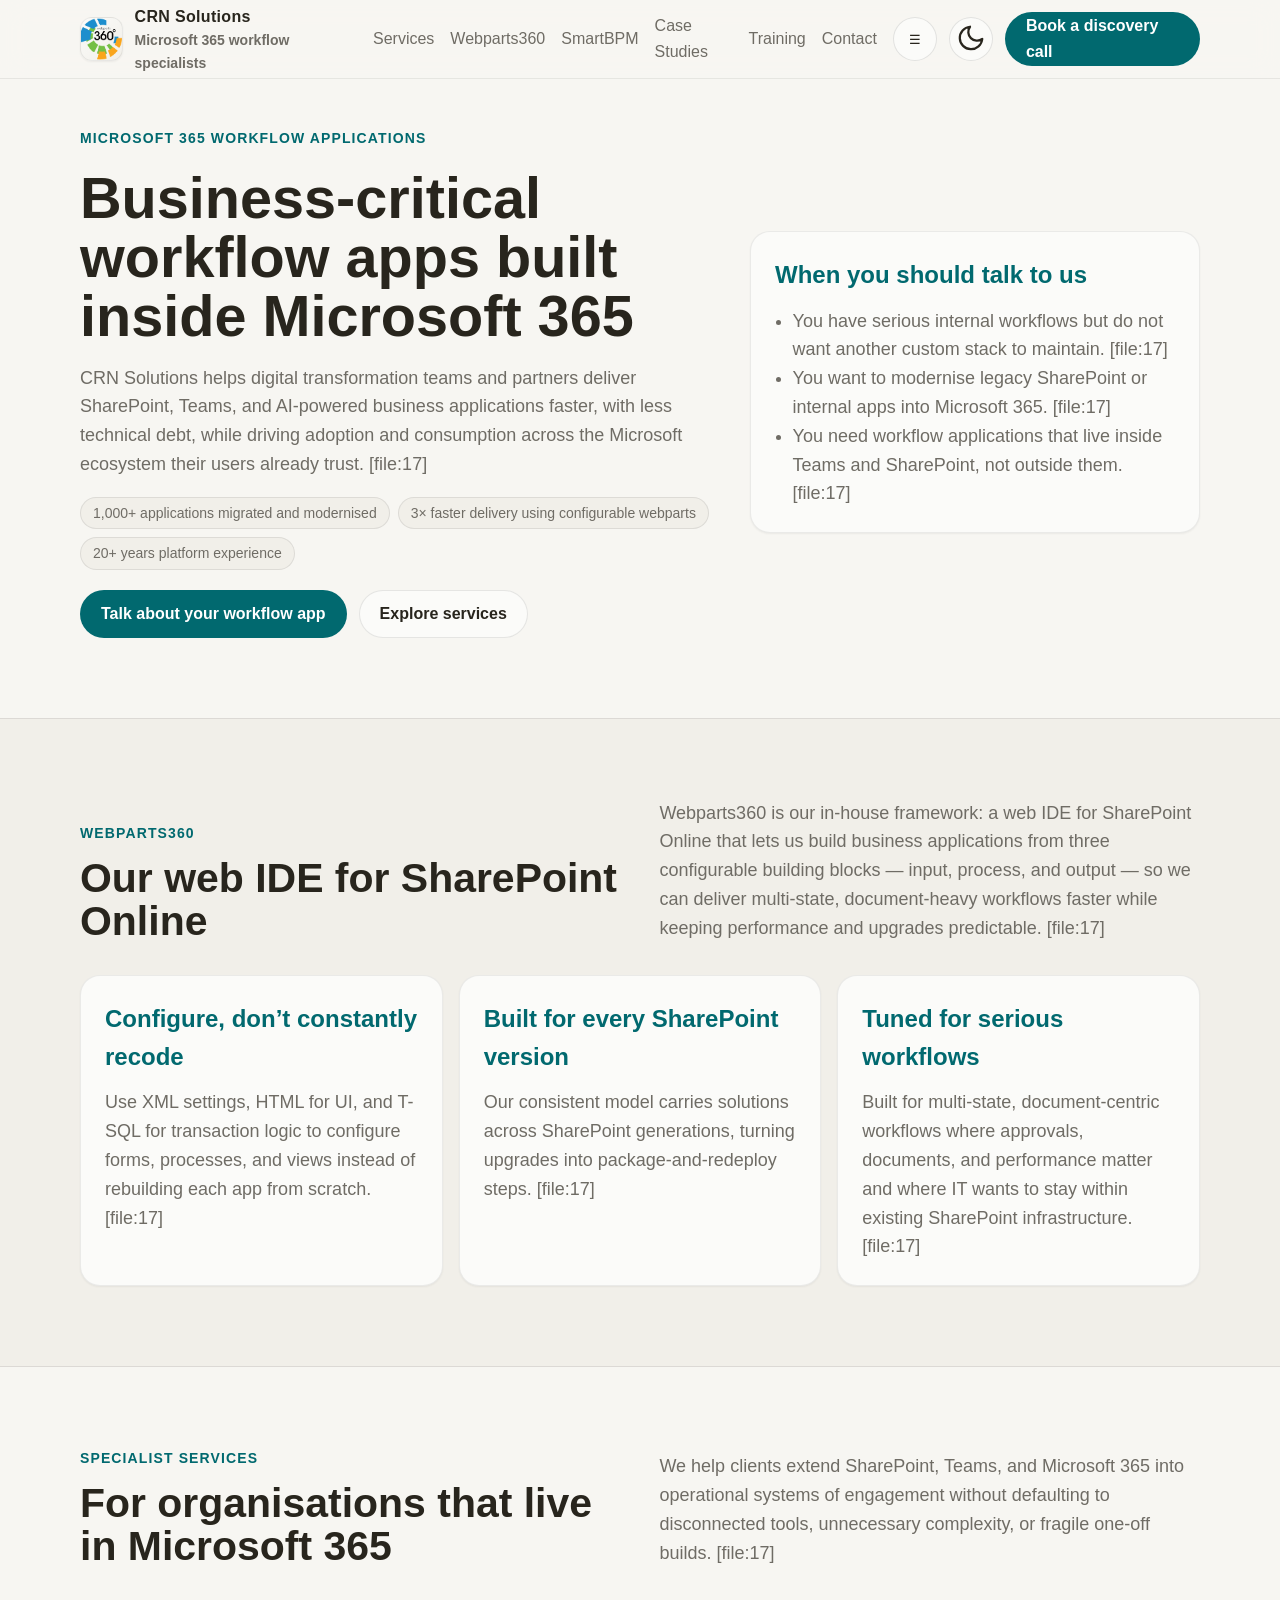
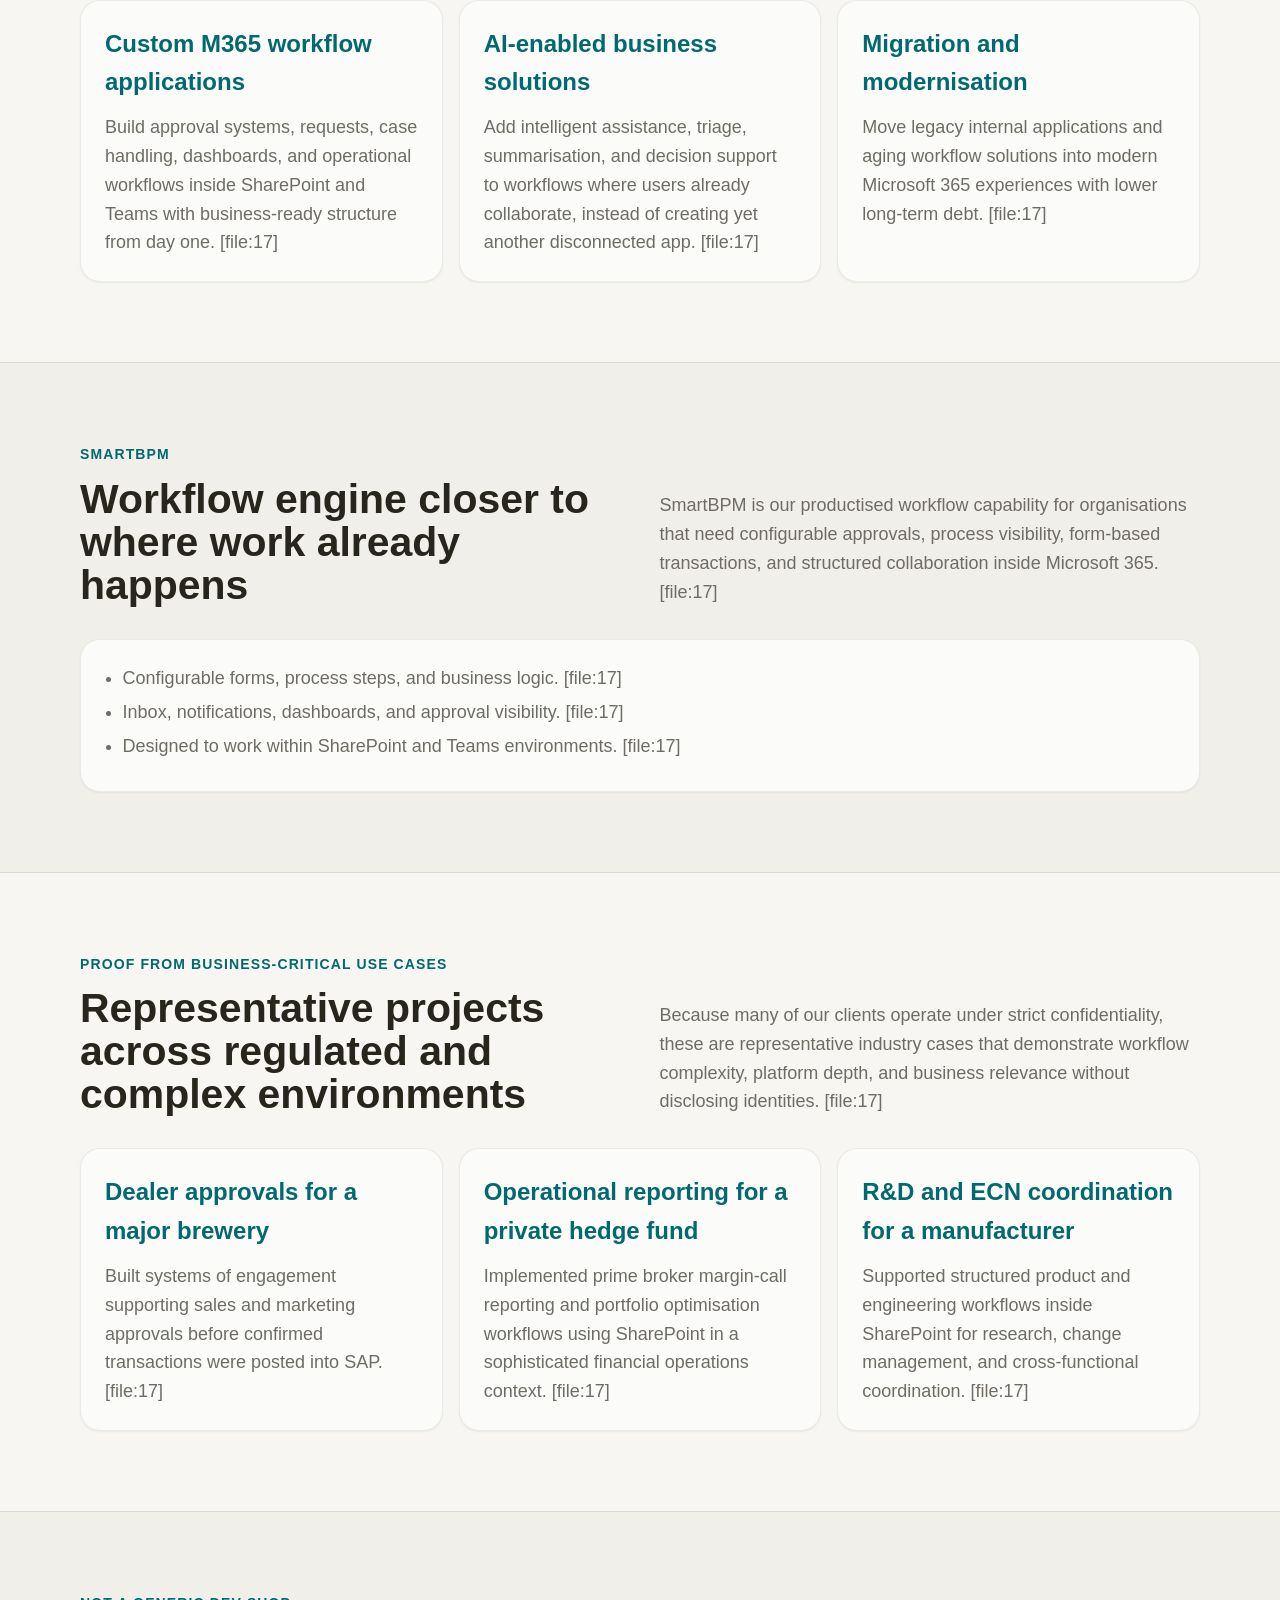
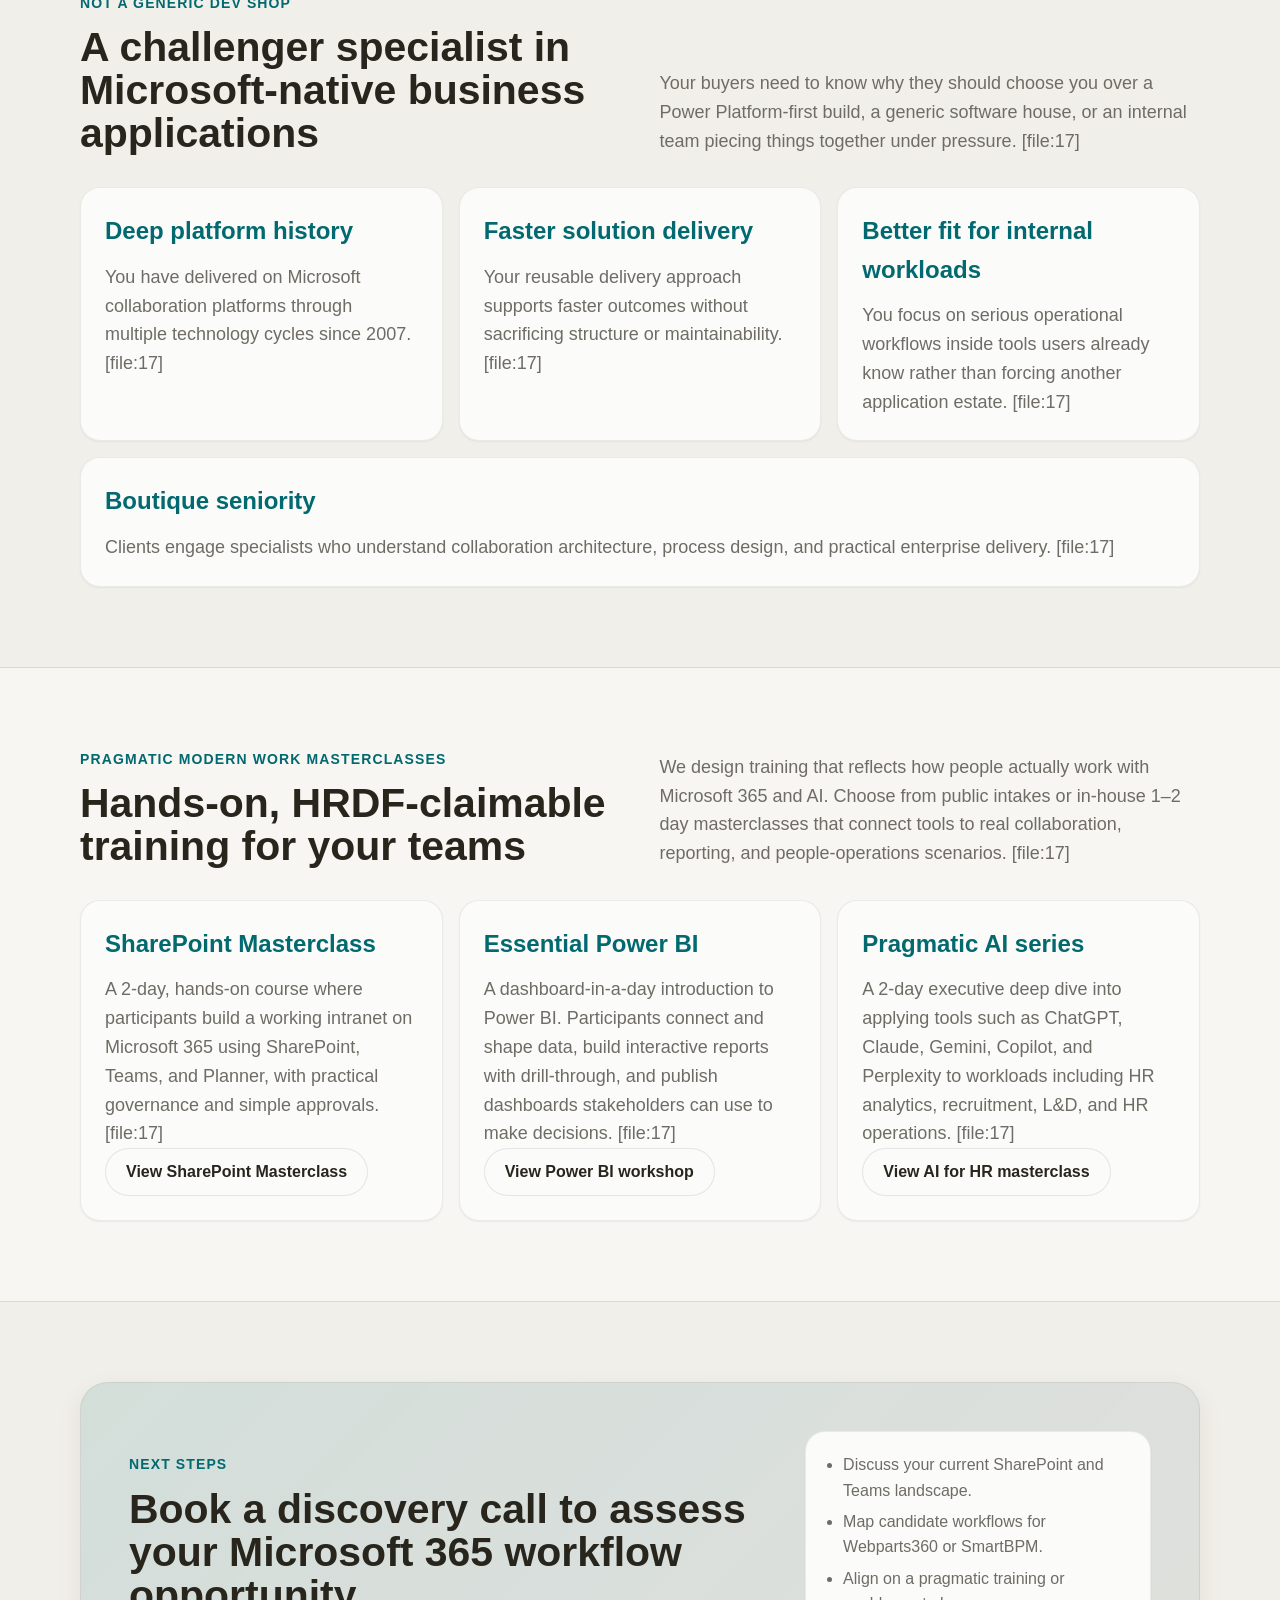
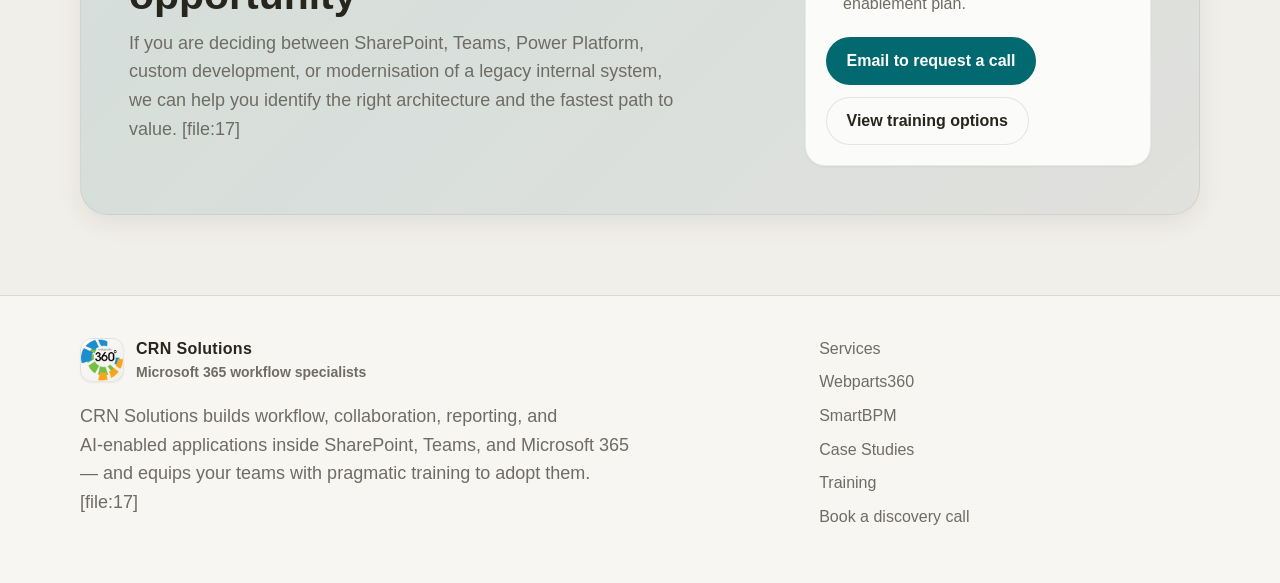
==== commit 15696af2: "New version with css at site.css" ====
--- a/index.html
+++ b/index.html
@@ -3,33 +3,10 @@
 <head>
   <meta charset="UTF-8" />
   <meta name="viewport" content="width=device-width, initial-scale=1.0" />
-  <title>CRN Solutions | Microsoft 365 Workflow Specialists</title>
-  <style>
-    html.js [data-reveal]{opacity:0;transform:translateY(18px);transition:opacity 700ms cubic-bezier(0.16,1,0.3,1),transform 700ms cubic-bezier(0.16,1,0.3,1);transition-delay:var(--reveal-delay,0ms);}
-    html.js [data-reveal].is-visible{opacity:1;transform:none;}
-    html.js [data-reveal="clip"]{opacity:0;transform:none;clip-path:inset(0 0 18% 0 round 24px);transition:opacity 800ms cubic-bezier(0.16,1,0.3,1),clip-path 800ms cubic-bezier(0.16,1,0.3,1);}
-    html.js [data-reveal="clip"].is-visible{opacity:1;clip-path:inset(0 0 0 0 round 24px);}
-    .site-header{transition:box-shadow 180ms cubic-bezier(0.16,1,0.3,1),background 180ms cubic-bezier(0.16,1,0.3,1);}
-    .site-header.is-scrolled{box-shadow:0 10px 30px rgba(40,37,29,0.08);}
-    .brand-logo-wrap{display:flex;align-items:center;justify-content:center;width:42px;height:42px;border-radius:12px;background:linear-gradient(135deg,var(--color-surface),var(--color-surface-2));border:1px solid rgba(127,127,127,0.14);overflow:hidden;box-shadow:var(--shadow-sm);}
-    .brand-logo-wrap img{width:28px;height:28px;object-fit:contain;filter:drop-shadow(0 2px 6px rgba(0,0,0,0.08));}
-    .brand:hover .brand-logo-wrap,.brand:focus-visible .brand-logo-wrap{transform:translateY(-1px) scale(1.03);transition:transform var(--transition);}
-    .site-nav a{position:relative;padding-block:0.35rem;}
-    .site-nav a::after{content:"";position:absolute;left:0;bottom:0;width:100%;height:2px;background:var(--color-primary);transform:scaleX(0);transform-origin:left;transition:transform var(--transition);}
-    .site-nav a:hover::after,.site-nav a:focus-visible::after{transform:scaleX(1);}
-    .proof-card,.card,.case-card,.process-step,.logo-placeholder{transition:transform var(--transition),box-shadow var(--transition),border-color var(--transition),background var(--transition);}
-    .proof-card:hover,.case-card:hover,.process-step:hover,.logo-placeholder:hover{transform:translateY(-4px);box-shadow:var(--shadow-md);}
-    .hero-visual,.cta-panel{position:relative;overflow:hidden;}
-    .hero-visual::after,.cta-panel::after{content:"";position:absolute;inset:auto -15% -35% auto;width:220px;height:220px;background:radial-gradient(circle, rgba(1,105,111,0.12), transparent 70%);pointer-events:none;transition:transform 800ms cubic-bezier(0.16,1,0.3,1);}
-    .hero-visual:hover::after,.cta-panel:hover::after{transform:translate(-18px,-18px);}
-    .hero-image{border-radius:22px;}
-    .w360-inline{display:inline-flex;align-items:center;gap:0.75rem;margin-bottom:var(--space-4);padding:0.45rem 0.8rem;border-radius:var(--radius-full);background:var(--color-surface);border:1px solid rgba(127,127,127,0.14);box-shadow:var(--shadow-sm);}
-    .w360-inline img{width:34px;height:34px;object-fit:contain;}
-    .w360-watermark{position:absolute;right:var(--space-4);bottom:var(--space-4);width:min(140px,28%);opacity:0.08;pointer-events:none;filter:grayscale(1);}
-    .theme-toggle svg{width:18px;height:18px;}
-    @media (prefers-reduced-motion: reduce){html.js [data-reveal]{opacity:1!important;transform:none!important;clip-path:none!important;transition:none!important}.brand:hover .brand-logo-wrap,.proof-card:hover,.case-card:hover,.process-step:hover,.logo-placeholder:hover,.hero-visual:hover::after,.cta-panel:hover::after{transform:none!important}}
-  </style>
-  <!-- Google Analytics -->
+  <title>CRN Solutions | Microsoft 365 workflow applications</title>
+  <meta name="description" content="CRN Solutions builds business-critical workflow applications inside Microsoft 365 using SharePoint, Teams, Webparts360, and SmartBPM — plus pragmatic training for your teams." />
+
+  <!-- Google tag (gtag.js) -->
   <script async src="https://www.googletagmanager.com/gtag/js?id=G-8Y96KZHQGJ"></script>
   <script>
     window.dataLayer = window.dataLayer || [];
@@ -37,776 +14,316 @@
     gtag('js', new Date());
     gtag('config', 'G-8Y96KZHQGJ');
   </script>
-  <meta name="description" content="CRN Solutions builds business-critical workflow, collaboration, and AI solutions inside SharePoint, Teams, and Microsoft 365." />
+  
   <link rel="preconnect" href="https://api.fontshare.com" />
   <link href="https://api.fontshare.com/v2/css?f[]=general-sans@400,500,600,700&f[]=cabinet-grotesk@500,700,800&display=swap" rel="stylesheet" />
-  <style>
-    :root, [data-theme="light"] {
-      --text-xs: clamp(0.75rem, 0.7rem + 0.25vw, 0.875rem);
-      --text-sm: clamp(0.875rem, 0.8rem + 0.35vw, 1rem);
-      --text-base: clamp(1rem, 0.95rem + 0.25vw, 1.125rem);
-      --text-lg: clamp(1.125rem, 1rem + 0.75vw, 1.5rem);
-      --text-xl: clamp(1.5rem, 1.2rem + 1.25vw, 2.25rem);
-      --text-2xl: clamp(2rem, 1.2rem + 2.5vw, 3.5rem);
-      --space-1: 0.25rem;
-      --space-2: 0.5rem;
-      --space-3: 0.75rem;
-      --space-4: 1rem;
-      --space-5: 1.25rem;
-      --space-6: 1.5rem;
-      --space-8: 2rem;
-      --space-10: 2.5rem;
-      --space-12: 3rem;
-      --space-16: 4rem;
-      --space-20: 5rem;
-      --space-24: 6rem;
-      --color-bg: #f7f6f2;
-      --color-surface: #fbfbf9;
-      --color-surface-2: #f1efe9;
-      --color-border: #d4d1ca;
-      --color-divider: #dcd9d5;
-      --color-text: #28251d;
-      --color-text-muted: #6f6c65;
-      --color-text-faint: #9d9a93;
-      --color-primary: #01696f;
-      --color-primary-hover: #0c4e54;
-      --color-primary-soft: #d9ecea;
-      --color-accent: #1e3a5f;
-      --color-success: #437a22;
-      --radius-sm: 0.375rem;
-      --radius-md: 0.5rem;
-      --radius-lg: 0.875rem;
-      --radius-xl: 1.25rem;
-      --radius-full: 9999px;
-      --shadow-sm: 0 1px 2px rgba(40, 37, 29, 0.06);
-      --shadow-md: 0 8px 24px rgba(40, 37, 29, 0.08);
-      --shadow-lg: 0 20px 48px rgba(40, 37, 29, 0.12);
-      --content-default: 1120px;
-      --transition: 180ms cubic-bezier(0.16, 1, 0.3, 1);
-      --font-body: 'General Sans', 'Inter', sans-serif;
-      --font-display: 'Cabinet Grotesk', 'Inter', sans-serif;
-    }
-
-    [data-theme="dark"] {
-      --color-bg: #171614;
-      --color-surface: #1c1b19;
-      --color-surface-2: #22211f;
-      --color-border: #393836;
-      --color-divider: #262523;
-      --color-text: #cdccca;
-      --color-text-muted: #9b9892;
-      --color-text-faint: #6e6b66;
-      --color-primary: #4f98a3;
-      --color-primary-hover: #6eb0ba;
-      --color-primary-soft: #223335;
-      --color-accent: #88a8d8;
-      --color-success: #84bf63;
-      --shadow-sm: 0 1px 2px rgba(0,0,0,0.2);
-      --shadow-md: 0 8px 24px rgba(0,0,0,0.28);
-      --shadow-lg: 0 20px 48px rgba(0,0,0,0.42);
-    }
-
-    *, *::before, *::after { box-sizing: border-box; }
-    html { scroll-behavior: smooth; }
-    body {
-      margin: 0;
-      min-height: 100vh;
-      font-family: var(--font-body);
-      font-size: var(--text-base);
-      line-height: 1.6;
-      background: var(--color-bg);
-      color: var(--color-text);
-    }
-    img, svg { display: block; max-width: 100%; }
-    a { color: inherit; text-decoration: none; }
-    button { font: inherit; }
-    .container {
-      width: min(calc(100% - 2rem), var(--content-default));
-      margin-inline: auto;
-    }
-    .skip-link {
-      position: absolute; left: -999px; top: 0;
-      background: var(--color-primary); color: white;
-      padding: var(--space-3) var(--space-4); z-index: 20;
-    }
-    .skip-link:focus { left: var(--space-4); top: var(--space-4); }
-
-    .site-header {
-      position: sticky; top: 0; z-index: 10;
-      backdrop-filter: blur(14px);
-      background: color-mix(in srgb, var(--color-bg) 88%, transparent);
-      border-bottom: 1px solid rgba(127,127,127,0.14);
-    }
-    .header-row {
-      display: flex; align-items: center; justify-content: space-between;
-      gap: var(--space-4); min-height: 78px;
-    }
-    .brand { display: flex; align-items: center; gap: var(--space-3); font-weight: 700; }
-    .brand-mark {
-      width: 42px; height: 42px; border-radius: 12px;
-      background: linear-gradient(135deg, var(--color-primary), var(--color-accent));
-      display: grid; place-items: center; color: white;
-      box-shadow: var(--shadow-sm);
-    }
-    .brand-mark svg { width: 22px; height: 22px; }
-    .brand-text strong {
-      display: block; font-family: var(--font-display); font-size: 1rem; letter-spacing: 0.02em;
-    }
-    .brand-text span { display: block; font-size: var(--text-xs); color: var(--color-text-muted); }
-
-    .nav-wrap { display: flex; align-items: center; gap: var(--space-4); }
-    .site-nav {
-      display: flex; align-items: center; gap: var(--space-4);
-      font-size: var(--text-sm);
-      color: var(--color-text-muted);
-    }
-    .site-nav a:hover, .site-nav a:focus-visible { color: var(--color-text); }
-    .header-actions { display: flex; align-items: center; gap: var(--space-3); }
-
-    .theme-toggle, .menu-toggle {
-      min-width: 44px; min-height: 44px; border-radius: var(--radius-full);
-      border: 1px solid rgba(127,127,127,0.2); background: var(--color-surface);
-      color: var(--color-text); cursor: pointer;
-      transition: transform var(--transition), background var(--transition);
-    }
-    .theme-toggle:hover, .menu-toggle:hover { transform: translateY(-1px); }
-    .menu-toggle { display: none; }
-
-    .btn {
-      display: inline-flex; align-items: center; justify-content: center; gap: var(--space-2);
-      min-height: 48px; padding: 0 var(--space-5);
-      border-radius: var(--radius-full); border: 1px solid transparent;
-      font-size: var(--text-sm); font-weight: 600;
-      transition: background var(--transition), color var(--transition), border-color var(--transition), transform var(--transition);
-    }
-    .btn:hover { transform: translateY(-1px); }
-    .btn-primary { background: var(--color-primary); color: white; }
-    .btn-primary:hover { background: var(--color-primary-hover); }
-    .btn-secondary { background: var(--color-surface); border-color: rgba(127,127,127,0.18); }
-
-    main section { padding-block: clamp(var(--space-12), 8vw, var(--space-24)); }
-
-    .hero {
-      padding-top: var(--space-12);
-    }
-    .hero-grid {
-      display: grid; gap: var(--space-10); align-items: center;
-    }
-    .eyebrow {
-      display: inline-flex; align-items: center; gap: var(--space-2);
-      padding: 0.35rem 0.75rem; border-radius: var(--radius-full);
-      background: var(--color-primary-soft); color: var(--color-primary);
-      font-size: var(--text-xs); font-weight: 700; letter-spacing: 0.06em; text-transform: uppercase;
-    }
-    .hero h1 {
-      margin: var(--space-5) 0 var(--space-4);
-      font-family: var(--font-display);
-      font-size: clamp(2.6rem, 5vw, 5.2rem);
-      line-height: 0.98;
-      max-width: 12ch;
-    }
-    .hero p {
-      max-width: 62ch; color: var(--color-text-muted); margin: 0 0 var(--space-6);
-    }
-    .hero-actions, .cta-actions { display: flex; flex-wrap: wrap; gap: var(--space-3); }
-    .hero-proof {
-      display: grid; grid-template-columns: repeat(3, minmax(0, 1fr));
-      gap: var(--space-4); margin-top: var(--space-8);
-    }
-    .proof-card {
-      background: var(--color-surface); border: 1px solid rgba(127,127,127,0.14);
-      border-radius: var(--radius-lg); padding: var(--space-5); box-shadow: var(--shadow-sm);
-    }
-    .proof-card strong {
-      display: block; font-family: var(--font-display); font-size: clamp(1.4rem, 3vw, 2rem);
-      margin-bottom: var(--space-1);
-    }
-    .hero-visual {
-      background: linear-gradient(180deg, var(--color-surface), var(--color-surface-2));
-      border: 1px solid rgba(127,127,127,0.14);
-      border-radius: 28px; padding: var(--space-5);
-      box-shadow: var(--shadow-lg);
-    }
-    .placeholder-image {
-      border: 2px dashed rgba(127,127,127,0.28);
-      border-radius: 22px; min-height: 420px;
-      background:
-        linear-gradient(135deg, rgba(1,105,111,0.08), rgba(30,58,95,0.04)),
-        repeating-linear-gradient(135deg, transparent, transparent 18px, rgba(127,127,127,0.05) 18px, rgba(127,127,127,0.05) 36px);
-      display: grid; place-items: center;
-      padding: var(--space-8); text-align: center;
-      color: var(--color-text-muted);
-    }
-    .placeholder-image strong {
-      display: block; font-size: var(--text-lg); color: var(--color-text); margin-bottom: var(--space-2);
-    }
-
-    .section-head { display: flex; justify-content: space-between; gap: var(--space-6); align-items: end; margin-bottom: var(--space-8); }
-    .section-head h2 {
-      font-family: var(--font-display); font-size: clamp(2rem, 4vw, 3rem); line-height: 1.02; margin: 0;
-    }
-    .section-head p { max-width: 58ch; color: var(--color-text-muted); margin: 0; }
-
-    .grid-3 { display: grid; gap: var(--space-4); grid-template-columns: repeat(3, minmax(0, 1fr)); }
-    .card {
-      background: var(--color-surface); border: 1px solid rgba(127,127,127,0.14);
-      border-radius: var(--radius-xl); padding: var(--space-6); box-shadow: var(--shadow-sm);
-    }
-    .card-link {
-      text-decoration: none;
-      color: inherit;
-      display: block;
-    }
-    
-    .card-link:hover .card {
-      cursor: pointer;
-      transform: translateY(-2px); /* optional hover effect */
-      border-color: var(--color-primary);
-      box-shadow: 0 0 0 1px var(--color-primary), var(--shadow-md);
-    }
-    .card h3 { margin: 0 0 var(--space-3); font-size: var(--text-lg); color: var(--color-primary); }
-    .card p { margin: 0; color: var(--color-text-muted); }
-    .kicker { color: var(--color-primary); font-size: var(--text-xs); text-transform: uppercase; letter-spacing: 0.08em; font-weight: 700; margin-bottom: var(--space-3); }
-
-    .split-section {
-      display: grid; grid-template-columns: 1.1fr 0.9fr; gap: var(--space-8); align-items: start;
-    }
-    .check-list {
-      list-style: none; padding: 0; margin: var(--space-6) 0 0;
-      display: grid; gap: var(--space-3);
-    }
-    .check-list li {
-      display: flex; gap: var(--space-3); align-items: start;
-      padding-bottom: var(--space-3); border-bottom: 1px solid var(--color-divider);
-    }
-    .check-list span:first-child {
-      width: 26px; height: 26px; border-radius: 50%; flex: 0 0 auto;
-      background: var(--color-primary-soft); color: var(--color-primary);
-      display: grid; place-items: center; font-weight: 700; font-size: 0.85rem;
-    }
-
-    .case-grid { display: grid; gap: var(--space-4); grid-template-columns: repeat(3, minmax(0, 1fr)); }
-    .case-card {
-      background: var(--color-surface); border: 1px solid rgba(127,127,127,0.14);
-      border-radius: var(--radius-xl); overflow: hidden; box-shadow: var(--shadow-sm);
-    }
-    .case-media {
-      aspect-ratio: 16/10; border-bottom: 1px solid rgba(127,127,127,0.12);
-      background: linear-gradient(135deg, rgba(1,105,111,0.1), rgba(30,58,95,0.06));
-      display: grid; place-items: center; color: var(--color-text-muted); padding: var(--space-4); text-align: center;
-    }
-    .case-body { padding: var(--space-5); }
-    .case-body h3 { margin: 0 0 var(--space-2); font-size: 1.2rem; }
-    .case-body p { margin: 0 0 var(--space-4); color: var(--color-text-muted); }
-    .tag-row { display: flex; flex-wrap: wrap; gap: var(--space-2); }
-    .tag {
-      display: inline-flex; padding: 0.35rem 0.65rem; border-radius: var(--radius-full);
-      font-size: var(--text-xs); background: var(--color-surface-2); color: var(--color-text-muted);
-      border: 1px solid rgba(127,127,127,0.12);
-    }
-
-    .process-grid { display: grid; gap: var(--space-4); grid-template-columns: repeat(4, minmax(0, 1fr)); }
-    .process-step {
-      padding: var(--space-5); border-radius: var(--radius-xl); background: var(--color-surface);
-      border: 1px solid rgba(127,127,127,0.14);
-    }
-    .process-step strong {
-      display: inline-flex; width: 36px; height: 36px; border-radius: 50%;
-      align-items: center; justify-content: center; margin-bottom: var(--space-4);
-      background: var(--color-primary-soft); color: var(--color-primary);
-    }
-
-    .partners {
-      background: var(--color-surface);
-      border-block: 1px solid var(--color-divider);
-    }
-    .logo-row {
-      display: grid; grid-template-columns: repeat(4, minmax(0,1fr)); gap: var(--space-4);
-    }
-    .logo-placeholder {
-      min-height: 180px; border-radius: var(--radius-lg); border: 1px dashed rgba(127,127,127,0.24);
-      display: grid; place-items: center; color: var(--color-text-faint); background: var(--color-bg);
-      text-align: center; padding: var(--space-3);
-    }
-
-    .cta-panel {
-      background: linear-gradient(135deg, rgba(1,105,111,0.12), rgba(30,58,95,0.08));
-      border: 1px solid rgba(127,127,127,0.14);
-      border-radius: 28px; padding: clamp(var(--space-8), 5vw, var(--space-12));
-      box-shadow: var(--shadow-md);
-    }
-    .cta-panel h2 {
-      margin: 0 0 var(--space-4); font-family: var(--font-display); font-size: clamp(2rem, 4vw, 3.25rem); line-height: 1;
-    }
-    .cta-panel p { margin: 0 0 var(--space-6); max-width: 56ch; color: var(--color-text-muted); }
-
-    .site-footer {
-      padding: var(--space-10) 0 var(--space-12);
-      border-top: 1px solid var(--color-divider);
-    }
-    .footer-grid {
-      display: grid; grid-template-columns: 1.3fr 0.7fr; gap: var(--space-8);
-      align-items: start;
-    }
-    .footer-links {
-      display: grid; gap: var(--space-2); color: var(--color-text-muted); font-size: var(--text-sm);
-    }
-    .footer-note { color: var(--color-text-muted); max-width: 56ch; }
-
-    @media (min-width: 980px) {
-      .hero-grid { grid-template-columns: 1.1fr 0.9fr; }
-    }
-
-    @media (max-width: 979px) {
-      .site-nav {
-        position: absolute; left: 0; right: 0; top: 78px;
-        display: none; flex-direction: column; align-items: flex-start;
-        padding: var(--space-5) 1rem var(--space-6); background: var(--color-bg);
-        border-bottom: 1px solid var(--color-divider);
-      }
-      .site-nav.open { display: flex; }
-      .menu-toggle { display: inline-flex; align-items: center; justify-content: center; }
-      .header-actions .btn { display: none; }
-      .hero-proof, .grid-3, .case-grid, .process-grid, .logo-row, .footer-grid, .split-section {
-        grid-template-columns: 1fr;
-      }
-      .section-head { flex-direction: column; align-items: flex-start; }
-    
-      /* NEW: make trust & credibility images bigger on mobile */
-      .logo-placeholder {
-        min-height: 220px;
-        padding: var(--space-4);
-      }
-    
-      .logo-placeholder img {
-        max-height: 200px !important;
-      }
-    }
-    
-  </style>
+  <link rel="stylesheet" href="css/site.css" />
 </head>
 <body>
-  <script>document.documentElement.classList.add('js');</script>
-  <a class="skip-link" href="#main-content">Skip to content</a>
+  <script>document.documentElement.classList.add("js");</script>
+
   <header class="site-header">
     <div class="container header-row">
-    <a class="brand" href="index.html" aria-label="CRN Solutions home">
-      <span class="brand-logo-wrap" aria-hidden="true">
-        <img
-          src="images/W360Logo.png"
-          alt="CRN Solutions logo"
-          loading="eager"
-          decoding="async"
-        />
-      </span>
-      <span class="brand-text">
-        <strong>CRN Solutions</strong>
-        <span>Microsoft 365 workflow specialists</span>
-      </span>
-    </a>
+      <a class="brand" href="index.html" aria-label="CRN Solutions home">
+        <span class="brand-logo-wrap" aria-hidden="true">
+          <img src="images/W360Logo.png" alt="CRN Solutions logo" loading="eager" decoding="async" />
+        </span>
+        <span class="brand-text">
+          <strong>CRN Solutions</strong>
+          <span>Microsoft 365 workflow specialists</span>
+        </span>
+      </a>
 
       <div class="nav-wrap">
         <nav class="site-nav" id="site-nav" aria-label="Primary navigation">
           <a href="#services">Services</a>
-          <a href="#solutions">Solutions</a>
-          <a href="SmartBPM.html">SmartBPM</a>
-          <a href="training.html">Training</a>
-          <a href="#why-crn">Why CRN</a>
+          <a href="#webparts360">Webparts360</a>
+          <a href="#smartbpm">SmartBPM</a>
+          <a href="#case-studies">Case Studies</a>
+          <a href="#training">Training</a>
           <a href="#contact">Contact</a>
         </nav>
         <div class="header-actions">
           <button class="menu-toggle" type="button" aria-expanded="false" aria-controls="site-nav" aria-label="Open menu">☰</button>
-          <button class="theme-toggle" type="button" data-theme-toggle aria-label="Switch theme">◐</button>
+          <button class="theme-toggle" type="button" data-theme-toggle aria-label="Switch theme"></button>
           <a class="btn btn-primary" href="#contact">Book a discovery call</a>
         </div>
       </div>
     </div>
   </header>
 
-  <main id="main-content">
-    <section class="hero" id="top" data-reveal>
+  <main>
+    <!-- Hero -->
+    <section class="hero" data-reveal>
       <div class="container hero-grid">
         <div>
-          <span class="eyebrow">Since 2007 · SharePoint to Teams evolution</span>
+          <div class="kicker">Microsoft 365 workflow applications</div>
           <h1>Business-critical workflow apps built inside Microsoft 365</h1>
-          <p>CRN Solutions helps digital transformation teams and partners deliver SharePoint, Teams, and AI-powered business applications faster, with less technical debt, while driving adoption and consumption across the Microsoft ecosystem their users already trust.
-</p>
+          <p>
+            CRN Solutions helps digital transformation teams and partners deliver SharePoint, Teams, and AI-powered business applications faster, with less technical debt, while driving adoption and consumption across the Microsoft ecosystem their users already trust. [file:17]
+          </p>
+          <div class="tag-row">
+            <span class="tag-pill">1,000+ applications migrated and modernised</span>
+            <span class="tag-pill">3× faster delivery using configurable webparts</span>
+            <span class="tag-pill">20+ years platform experience</span>
+          </div>
           <div class="hero-actions">
-            <a class="btn btn-primary" href="#contact">Book a discovery call</a>
-            <a class="btn btn-secondary" href="#case-studies">See representative solutions</a>
-          </div>
-          <div class="hero-proof" aria-label="Key proof points">
-            <article class="proof-card" data-reveal style="--reveal-delay: 80ms;">
-            <strong data-count="1000">1,000+</strong>
-              <span>Applications migrated and modernized</span>
-            </article>
-            <article class="proof-card" data-reveal style="--reveal-delay: 160ms;">
-              <strong data-count="3">3X</strong> faster
-              <span>Delivery using configurable webparts</span>
-            </article>
-            <article class="proof-card" data-reveal style="--reveal-delay: 240ms;">
-              <strong data-count="20">20+</strong> years
-              <span>Microsoft platform expertise</span>
-            </article>
-          </div>
-        </div>
-        <div class="hero-visual" data-reveal="clip">
-          <img
-            src="images/heroimg.png"
-            alt="Webparts360 powering business-critical workflows in SharePoint and Teams" loading="eager" decoding="async"
-            class="hero-image"
-          />
-        </div>
-      </div>
-    </section>
-
-    <section id="webparts360" data-reveal>
-      <div class="container split-section">
+            <a class="btn btn-primary" href="#contact">Talk about your workflow app</a>
+            <a class="btn btn-secondary" href="#services">Explore services</a>
+          </div>
+        </div>
+
         <div>
-          <div class="kicker">The engine behind our solutions</div>
-          <div class="w360-inline" data-reveal style="--reveal-delay: 80ms;"><img src="W360Logo.svg" alt="Webparts360 logo" loading="lazy" decoding="async" /><span>Powered by the Webparts360 application framework</span></div>
-          <h2 style="font-family: var(--font-display); font-size: clamp(2rem, 4vw, 3rem); line-height: 1.02; margin: 0;">
-            Webparts360: our web IDE for SharePoint Online
-          </h2>
-          <p style="margin-top: var(--space-4); color: var(--color-text-muted); max-width: 62ch;">
-            Webparts360 is the in-house framework that made us famous: a web IDE for SharePoint Online that lets us build business applications from three configurable building blocks—input, process, and output. It helps us deliver multi-state, document-heavy workflows faster while keeping performance under control and upgrades predictable.
-          </p>
-          <ul class="check-list">
-            <li>
-              <span>1</span>
-              <span>
-                <strong>Configure, don't constantly recode</strong><br>
-                Use XML settings, HTML for UI, and T-SQL for transaction logic to configure forms, processes, and views instead of rebuilding each app from scratch.
-              </span>
-            </li>
-            <li>
-              <span>2</span>
-              <span>
-                <strong>Built for every SharePoint version</strong><br>
-                Our consistent model carries solutions across SharePoint generations, turning upgrades into package-and-redeploy steps.
-              </span>
-            </li>
-            <li>
-              <span>3</span>
-              <span>
-                <strong>Tuned for serious workflows</strong><br>
-                Built for multi-state, document-centric workflows where approvals, documents, and performance matter—and where keeping IT fully within existing SharePoint infrastructure.
-              </span>
-            </li>
+          <div class="card">
+            <h3>When you should talk to us</h3>
+            <ul style="margin: 0; padding-left: 1.1rem; color: var(--color-text-muted);">
+              <li>You have serious internal workflows but do not want another custom stack to maintain. [file:17]</li>
+              <li>You want to modernise legacy SharePoint or internal apps into Microsoft 365. [file:17]</li>
+              <li>You need workflow applications that live inside Teams and SharePoint, not outside them. [file:17]</li>
+            </ul>
+          </div>
+        </div>
+      </div>
+    </section>
+
+    <!-- Webparts360 -->
+    <section id="webparts360" data-reveal style="background: var(--color-surface-2);">
+      <div class="container">
+        <div class="section-head">
+          <div>
+            <div class="kicker">Webparts360</div>
+            <h2>Our web IDE for SharePoint Online</h2>
+          </div>
+          <p>
+            Webparts360 is our in-house framework: a web IDE for SharePoint Online that lets us build business applications from three configurable building blocks — input, process, and output — so we can deliver multi-state, document-heavy workflows faster while keeping performance and upgrades predictable. [file:17]
+          </p>
+        </div>
+
+        <div class="grid-3">
+          <article class="card">
+            <h3>Configure, don’t constantly recode</h3>
+            <p>
+              Use XML settings, HTML for UI, and T-SQL for transaction logic to configure forms, processes, and views instead of rebuilding each app from scratch. [file:17]
+            </p>
+          </article>
+          <article class="card">
+            <h3>Built for every SharePoint version</h3>
+            <p>
+              Our consistent model carries solutions across SharePoint generations, turning upgrades into package‑and‑redeploy steps. [file:17]
+            </p>
+          </article>
+          <article class="card">
+            <h3>Tuned for serious workflows</h3>
+            <p>
+              Built for multi‑state, document‑centric workflows where approvals, documents, and performance matter and where IT wants to stay within existing SharePoint infrastructure. [file:17]
+            </p>
+          </article>
+        </div>
+      </div>
+    </section>
+
+    <!-- Services overview -->
+    <section id="services" data-reveal>
+      <div class="container">
+        <div class="section-head">
+          <div>
+            <div class="kicker">Specialist services</div>
+            <h2>For organisations that live in Microsoft 365</h2>
+          </div>
+          <p>
+            We help clients extend SharePoint, Teams, and Microsoft 365 into operational systems of engagement without defaulting to disconnected tools, unnecessary complexity, or fragile one‑off builds. [file:17]
+          </p>
+        </div>
+
+        <div class="grid-3">
+          <article class="card">
+            <h3>Custom M365 workflow applications</h3>
+            <p>
+              Build approval systems, requests, case handling, dashboards, and operational workflows inside SharePoint and Teams with business‑ready structure from day one. [file:17]
+            </p>
+          </article>
+          <article class="card">
+            <h3>AI‑enabled business solutions</h3>
+            <p>
+              Add intelligent assistance, triage, summarisation, and decision support to workflows where users already collaborate, instead of creating yet another disconnected app. [file:17]
+            </p>
+          </article>
+          <article class="card">
+            <h3>Migration and modernisation</h3>
+            <p>
+              Move legacy internal applications and aging workflow solutions into modern Microsoft 365 experiences with lower long‑term debt. [file:17]
+            </p>
+          </article>
+        </div>
+      </div>
+    </section>
+
+    <!-- SmartBPM -->
+    <section id="smartbpm" data-reveal style="background: var(--color-surface-2);">
+      <div class="container">
+        <div class="section-head">
+          <div>
+            <div class="kicker">SmartBPM</div>
+            <h2>Workflow engine closer to where work already happens</h2>
+          </div>
+          <p>
+            SmartBPM is our productised workflow capability for organisations that need configurable approvals, process visibility, form‑based transactions, and structured collaboration inside Microsoft 365. [file:17]
+          </p>
+        </div>
+
+        <div class="list-card">
+          <ul>
+            <li>Configurable forms, process steps, and business logic. [file:17]</li>
+            <li>Inbox, notifications, dashboards, and approval visibility. [file:17]</li>
+            <li>Designed to work within SharePoint and Teams environments. [file:17]</li>
           </ul>
-          <div class="hero-actions" style="margin-top: var(--space-6);">
-            <a class="btn btn-primary" href="mailto:support@webparts360.com?subject=Webparts360%20workflow%20inquiry">Discuss your workflow with Webparts360</a>
-            <a class="btn btn-secondary" href="#case-studies">See solutions built on this engine</a>
-          </div>
-        </div>
-
-        <div class="card" data-reveal style="--reveal-delay: 140ms;">
-          <div class="hero-visual" data-reveal="clip">
-            <img
-              src="images/Webparts360-IDE.png"
-              alt="Webparts360 UI"
-              title="Webparts360 AppStudio Designer"
-            />
-          <img class="w360-watermark" src="W360Logo.svg" alt="" loading="lazy" decoding="async" /></div>
-        </div>
-      </div>
-    </section>
-
-    <section class="partners" data-reveal>
-      <div class="container">
-        <div class="section-head">
-          <div>
-            <div class="kicker">Trust and credibility</div>
-            <h2>Built for discerning clients and delivery partners</h2>
-          </div>
-          <p>Recognized with regional ICT awards and trusted by the Microsoft MVP community, we've supported conferences and enterprise projects across Malaysia, APAC, and global Microsoft 365 ecosystems.</p>
-        </div>
-        <div class="logo-row">
-          <div class="logo-placeholder">
-            <img
-              src="images/APICTA-Jakarta.jpg"
-              alt="APICTA award recognition"
-              title="Asia Pacific ICT Alliance Award - Best of Applications & Infrastructure Tools"
-              style="max-width: 100%; max-height: 160px; object-fit: contain;"
-            />
-            Asia Pacific ICT Award
-          </div>
-          <div class="logo-placeholder">
-            <img
-              src="images/AMP2023.jpg"
-              alt="AOS, AMS, AMP"
-              title="Organizer of Azure, Microsoft 365, SharePoint conferences in KL since 2018"
-              style="max-width: 100%; max-height: 160px; object-fit: contain;"
-            />
-            Conference Organizer
-          </div>
-          <div class="logo-placeholder">
-            <img
-              src="images/SPC2009.jpg"
-              alt="Exhibition at Anaheim"
-              title="First Malaysia ISV Partner showcase at SPC 2009, Las Vegas"
-              style="max-width: 100%; max-height: 160px; object-fit: contain;"
-            />
-            SharePoint Conference
-          </div>
-          <div class="logo-placeholder">
-            <img
-              src="images/SPC2012-Interview.jpg"
-              alt="Exhibition at Los Angeles"
-              title="SharePoint TV Interview 2012, Las Vegas"
-              style="max-width: 100%; max-height: 160px; object-fit: contain;"
-            />
-            SharePoint TV
-          </div>
-        </div>
-      </div>
-    </section>
-
-    <section id="services" data-reveal>
-      <div class="container">
-        <div class="section-head">
-          <div>
-            <div class="kicker">What we do</div>
-            <h2>Specialist services for organizations that live in Microsoft 365</h2>
-          </div>
-          <p>We help clients extend SharePoint, Teams, and Microsoft 365 into operational systems of engagement without defaulting to disconnected tools, unnecessary complexity, or fragile one-off builds.</p>
-        </div>
+        </div>
+      </div>
+    </section>
+
+    <!-- Case studies -->
+    <section id="case-studies" data-reveal>
+      <div class="container">
+        <div class="section-head">
+          <div>
+            <div class="kicker">Proof from business‑critical use cases</div>
+            <h2>Representative projects across regulated and complex environments</h2>
+          </div>
+          <p>
+            Because many of our clients operate under strict confidentiality, these are representative industry cases that demonstrate workflow complexity, platform depth, and business relevance without disclosing identities. [file:17]
+          </p>
+        </div>
+
         <div class="grid-3">
           <article class="card">
-            <h3>Custom M365 workflow applications</h3>
-            <p>Build approval systems, requests, case handling, dashboards, and operational workflows inside SharePoint and Teams with business-ready structure from day one.</p>
-          </article>
-          <article class="card">
-            <h3>AI-enabled business solutions</h3>
-            <p>Add intelligent assistance, triage, summarization, and decision support to workflows where users already collaborate, instead of creating yet another disconnected app.</p>
-          </article>
-          <article class="card">
-            <h3>Migration and modernization</h3>
-            <p>Move legacy internal applications, aging workflow solutions, and collaboration-heavy processes into modern Microsoft 365 experiences with lower long-term debt.</p>
-          </article>
-        </div>
-      </div>
-    </section>
-
-    <section id="solutions" data-reveal>
-      <div class="container split-section">
-        <div>
-          <div class="kicker">Why it works</div>
-          <h2 style="font-family: var(--font-display); font-size: clamp(2rem, 4vw, 3rem); line-height: 1.02; margin: 0;">A proven way to build serious internal systems without overengineering the stack</h2>
-          <p style="margin-top: var(--space-4); color: var(--color-text-muted); max-width: 62ch;">Our approach focuses on the three essentials every business application needs: data entry with processing, output for interfaces and reporting, and role-based navigation. That foundation makes it possible to deliver complex business solutions faster while staying close to the Microsoft platform your teams already use.</p>
-          <ul class="check-list">
-            <li><span>1</span><span><strong>Reduce technical debt</strong><br>Keep more of the workload within Microsoft 365 instead of proliferating disconnected services and custom stacks.</span></li>
-            <li><span>2</span><span><strong>Move faster</strong><br>Use proven building blocks and delivery experience to launch and evolve business-critical solutions more quickly.</span></li>
-            <li><span>3</span><span><strong>Support real operational complexity</strong><br>Handle approvals, reporting, collaboration, and process visibility for serious internal workloads.</span></li>
-          </ul>
-        </div>
-        <div class="card" data-reveal style="--reveal-delay: 140ms;">
-          <div class="hero-visual" data-reveal="clip">
-            <img
-              src="images/SmartBPM-Architect.png"
-              alt="Teams Architecture"
-              title="Teams Add-in Solution Architecture"
-            />
-          </div>
-        </div>
-      </div>
-    </section>
-
-    <section id="smartbpm" data-reveal>
-      <!-- FIX 3: Restructured split-section — both columns now correctly sit inside .container.split-section -->
-      <!-- FIX 4: Added width/aspect-ratio to iframe so it fills its card responsively -->
-      <div class="container split-section">
-        <div class="card">
-          <iframe
-            src="https://www.youtube.com/embed/upWacfuP4Qs"
-            title="Webparts360 SmartBPM Explainer"
-            frameborder="0"
-            allow="accelerometer; autoplay; clipboard-write; encrypted-media; gyroscope; picture-in-picture"
-            allowfullscreen
-            style="width: 100%; aspect-ratio: 16/9; border-radius: var(--radius-lg);"
-          ></iframe>
-        </div>
-        <div>
-          <div class="kicker">Featured product</div>
-          <h2 style="font-family: var(--font-display); font-size: clamp(2rem, 4vw, 3rem); line-height: 1.02; margin: 0;">SmartBPM brings your workflow engine closer to where work already happens</h2>
-          <p style="margin-top: var(--space-4); color: var(--color-text-muted);">SmartBPM is CRN Solutions' productized workflow capability for organizations that need configurable approvals, process visibility, form-based transactions, and structured collaboration inside Microsoft 365.</p>
-          <ul class="check-list">
-            <li><span>✓</span><span>Configurable forms, process steps, and business logic</span></li>
-            <li><span>✓</span><span>Inbox, notifications, dashboards, and approval visibility</span></li>
-            <li><span>✓</span><span>Designed to work within SharePoint and Teams environments</span></li>
-          </ul>
-          <div class="hero-actions" style="margin-top: var(--space-6);">
-            <a class="btn btn-primary" href="mailto:support@webparts360.com?subject=SmartBPM%20Demo%20Request">Ask for a SmartBPM walkthrough</a>
-            <a class="btn btn-secondary" href="#services">See service fit</a>
-          </div>
-        </div>
-      </div>
-    </section>
-
-    <section id="case-studies" data-reveal>
-      <div class="container">
-        <div class="section-head">
-          <div>
-            <div class="kicker">Representative solutions</div>
-            <h2>Proof from business-critical use cases</h2>
-          </div>
-          <p>Because many of our clients operate under strict confidentiality, we present representative industry cases that demonstrate workflow complexity, platform depth, and business relevance without disclosing identities.</p>
-        </div>
-        <div class="case-grid">
-          <article class="case-card">
-            <div class="case-media">
-              <img
-                src="images/pexels-brewery.jpg"
-                alt="brewery and distributor workflow system"
-                title="Brewery and distributor workflow system"
-              />
+            <h3>Dealer approvals for a major brewery</h3>
+            <p>
+              Built systems of engagement supporting sales and marketing approvals before confirmed transactions were posted into SAP. [file:17]
+            </p>
+          </article>
+          <article class="card">
+            <h3>Operational reporting for a private hedge fund</h3>
+            <p>
+              Implemented prime broker margin‑call reporting and portfolio optimisation workflows using SharePoint in a sophisticated financial operations context. [file:17]
+            </p>
+          </article>
+          <article class="card">
+            <h3>R&amp;D and ECN coordination for a manufacturer</h3>
+            <p>
+              Supported structured product and engineering workflows inside SharePoint for research, change management, and cross‑functional coordination. [file:17]
+            </p>
+          </article>
+        </div>
+      </div>
+    </section>
+
+    <!-- Differentiation -->
+    <section data-reveal style="background: var(--color-surface-2);">
+      <div class="container">
+        <div class="section-head">
+          <div>
+            <div class="kicker">Not a generic dev shop</div>
+            <h2>A challenger specialist in Microsoft‑native business applications</h2>
+          </div>
+          <p>
+            Your buyers need to know why they should choose you over a Power Platform‑first build, a generic software house, or an internal team piecing things together under pressure. [file:17]
+          </p>
+        </div>
+
+        <div class="grid-3">
+          <article class="card">
+            <h3>Deep platform history</h3>
+            <p>
+              You have delivered on Microsoft collaboration platforms through multiple technology cycles since 2007. [file:17]
+            </p>
+          </article>
+          <article class="card">
+            <h3>Faster solution delivery</h3>
+            <p>
+              Your reusable delivery approach supports faster outcomes without sacrificing structure or maintainability. [file:17]
+            </p>
+          </article>
+          <article class="card">
+            <h3>Better fit for internal workloads</h3>
+            <p>
+              You focus on serious operational workflows inside tools users already know rather than forcing another application estate. [file:17]
+            </p>
+          </article>
+        </div>
+
+        <div class="card" style="margin-top: var(--space-4);">
+          <h3>Boutique seniority</h3>
+          <p>
+            Clients engage specialists who understand collaboration architecture, process design, and practical enterprise delivery. [file:17]
+          </p>
+        </div>
+      </div>
+    </section>
+
+    <!-- Training -->
+    <section id="training" data-reveal>
+      <div class="container">
+        <div class="section-head">
+          <div>
+            <div class="kicker">Pragmatic Modern Work masterclasses</div>
+            <h2>Hands‑on, HRDF‑claimable training for your teams</h2>
+          </div>
+          <p>
+            We design training that reflects how people actually work with Microsoft 365 and AI. Choose from public intakes or in‑house 1–2 day masterclasses that connect tools to real collaboration, reporting, and people‑operations scenarios. [file:17]
+          </p>
+        </div>
+
+        <div class="grid-3">
+          <article class="card">
+            <h3>SharePoint Masterclass</h3>
+            <p>
+              A 2‑day, hands‑on course where participants build a working intranet on Microsoft 365 using SharePoint, Teams, and Planner, with practical governance and simple approvals. [file:17]
+            </p>
+            <a class="btn btn-secondary" href="spmc.html">View SharePoint Masterclass</a>
+          </article>
+          <article class="card">
+            <h3>Essential Power BI</h3>
+            <p>
+              A dashboard‑in‑a‑day introduction to Power BI. Participants connect and shape data, build interactive reports with drill‑through, and publish dashboards stakeholders can use to make decisions. [file:17]
+            </p>
+            <a class="btn btn-secondary" href="pbimc.html">View Power BI workshop</a>
+          </article>
+          <article class="card">
+            <h3>Pragmatic AI series</h3>
+            <p>
+              A 2‑day executive deep dive into applying tools such as ChatGPT, Claude, Gemini, Copilot, and Perplexity to workloads including HR analytics, recruitment, L&amp;D, and HR operations. [file:17]
+            </p>
+            <a class="btn btn-secondary" href="aimc.html">View AI for HR masterclass</a>
+          </article>
+        </div>
+      </div>
+    </section>
+
+    <!-- Contact -->
+    <section id="contact" data-reveal style="background: var(--color-surface-2);">
+      <div class="container">
+        <div class="cta-panel">
+          <div>
+            <div class="kicker">Next steps</div>
+            <h2>Book a discovery call to assess your Microsoft 365 workflow opportunity</h2>
+            <p>
+              If you are deciding between SharePoint, Teams, Power Platform, custom development, or modernisation of a legacy internal system, we can help you identify the right architecture and the fastest path to value. [file:17]
+            </p>
+          </div>
+          <div class="cta-inner-card">
+            <ul>
+              <li>Discuss your current SharePoint and Teams landscape.</li>
+              <li>Map candidate workflows for Webparts360 or SmartBPM.</li>
+              <li>Align on a pragmatic training or enablement plan.</li>
+            </ul>
+            <div class="hero-actions">
+              <a class="btn btn-primary" href="mailto:info@webparts360.com?subject=Discovery%20call%20about%20Microsoft%20365%20workflow%20apps">
+                Email to request a call
+              </a>
+              <a class="btn btn-secondary" href="training.html">
+                View training options
+              </a>
             </div>
-            <div class="case-body">
-              <h3>Dealer approval workflows for a major brewery and distributor</h3>
-              <p>Built the systems of engagement supporting sales and marketing approvals before confirmed transactions were posted into SAP.</p>
-              <div class="tag-row">
-                <span class="tag">SharePoint</span>
-                <span class="tag">Approvals</span>
-                <span class="tag">SAP integration</span>
-              </div>
-            </div>
-          </article>
-          <article class="case-card">
-            <div class="case-media">
-              <img
-                src="images/pexels-hedgefund.jpg"
-                alt="hedge fund reporting and portfolio solution"
-                title="Primebroker Margin Call Reporting"
-              />
-            </div>
-            <div class="case-body">
-              <h3>Operational reporting for an Australian private hedge fund</h3>
-              <p>Implemented prime broker margin call reporting and portfolio optimization workflows using SharePoint for a sophisticated financial operations context.</p>
-              <div class="tag-row">
-                <span class="tag">Reporting</span>
-                <span class="tag">SharePoint</span>
-                <span class="tag">Finance</span>
-              </div>
-            </div>
-          </article>
-          <article class="case-card">
-            <div class="case-media">
-              <img
-                src="images/aircond.jpg"
-                alt="manufacturing R&D and ECN workflow solution"
-                title="manufacturing R&D and ECN workflow solution"
-              />
-            </div>
-            <div class="case-body">
-              <h3>R&amp;D and ECN coordination for a global manufacturer</h3>
-              <p>Supported structured product and engineering workflows inside SharePoint for research, change management, and cross-functional coordination.</p>
-              <div class="tag-row">
-                <span class="tag">R&amp;D projects</span>
-                <span class="tag">ECN</span>
-                <span class="tag">Manufacturing</span>
-              </div>
-            </div>
-          </article>
-        </div>
-      </div>
-    </section>
-
-    <section id="why-crn" data-reveal>
-      <div class="container">
-        <div class="section-head">
-          <div>
-            <div class="kicker">Why CRN Solutions</div>
-            <h2>Not a generic dev shop. A challenger specialist in Microsoft-native business applications.</h2>
-          </div>
-          <p>Your buyers need to know why they should choose you over a Power Platform-first build, a generic software house, or an internal team piecing things together under pressure.</p>
-        </div>
-        <div class="process-grid">
-          <article class="process-step">
-            <strong>01</strong>
-            <h3>Deep platform history</h3>
-            <p>You have delivered on Microsoft collaboration platforms through multiple technology cycles since 2007.</p>
-          </article>
-          <article class="process-step">
-            <strong>02</strong>
-            <h3>Faster solution delivery</h3>
-            <p>Your reusable delivery approach supports faster outcomes without sacrificing structure or maintainability.</p>
-          </article>
-          <article class="process-step">
-            <strong>03</strong>
-            <h3>Better fit for internal workloads</h3>
-            <p>You focus on serious operational workflows inside tools users already know rather than forcing another application estate.</p>
-          </article>
-          <article class="process-step">
-            <strong>04</strong>
-            <h3>Boutique seniority</h3>
-            <p>Clients engage specialists who understand collaboration architecture, process design, and practical enterprise delivery.</p>
-          </article>
-        </div>
-      </div>
-    </section>
-
-    <section id="training" data-reveal>
-      <div class="container">
-        <div class="section-head">
-          <div>
-            <div class="kicker">HRDF-claimable training</div>
-            <h2>Pragmatic Modern Work masterclasses for your teams</h2>
-          </div>
-          <p>
-            We design hands-on, HRDF-claimable training that reflects how people actually work with Microsoft 365 and AI.
-            Choose from public intakes or in-house, 1–2 day masterclasses that connect tools to real collaboration,
-            reporting, and people-operations scenarios.
-          </p>
-        </div>
-    
-        <div class="grid-3">
-          <a href="spmc.html" class="card-link">
-            <article class="card">
-              <h3>SharePoint Masterclass</h3>
-              <p>
-                A 2-day, hands-on course where participants build a working intranet on Microsoft 365 – combining SharePoint,
-                Teams, and Planner for collaboration, document management, lists, simple approvals with Power Automate,
-                better search, and practical governance.
-              </p>
-          </article>
-          </a>
-          <a href="pbimc.html" class="card-link">
-            <article class="card">
-              <h3>Essential Power BI</h3>
-              <p>
-                A dashboard-in-a-day style introduction to Power BI. Participants learn how to connect and shape data,
-                build interactive reports with drill-through, and publish dashboards that business stakeholders can actually
-                use to make decisions.
-              </p>
-            </article>
-          </a>
-          <a href="aimc.html" class="card-link">          
-            <article class="card">
-              <h3>Pragmatic AI series</h3>
-              <p>
-                A 2-day executive deep dive into applying AI tools such as ChatGPT, Claude, Gemini, Copilot and Perplexity to
-                specific workloads – including HR analytics, recruitment, L&amp;D, and HR operations – with exercises tailored to your context.
-              </p>
-            </article>
-          </a>
-        </div>
-    
-        <div class="hero-actions" style="margin-top: var(--space-6);">
-          <a class="btn btn-primary" href="training.html">Explore training programmes</a>
-          <a class="btn btn-secondary" href="mailto:support@webparts360.com?subject=Inquire%20for%20in-house%20class">Ask about an in-house class</a>
-        </div>
-      </div>
-    </section>
-    
-    <section id="contact" data-reveal>
-      <div class="container">
-        <div class="cta-panel">
-          <div class="kicker">Start the conversation</div>
-          <h2>Book a discovery call to assess your Microsoft 365 workflow opportunity</h2>
-          <p>If you are deciding between SharePoint, Teams, Power Platform, custom development, or modernization of a legacy internal system, we can help you identify the right architecture and the fastest path to value.</p>
-          <div class="cta-actions">
-            <a class="btn btn-primary" href="mailto:support@webparts360.com?subject=Book%20a%20discovery%20call">Book a discovery call</a>
-            <a class="btn btn-secondary" href="mailto:support@webparts360.com?subject=Request%20for%20demonstration">Request a demonstration</a>
           </div>
         </div>
       </div>
@@ -818,20 +335,24 @@
       <div>
         <div class="brand" style="margin-bottom: var(--space-4);">
           <span class="brand-logo-wrap" aria-hidden="true">
-            <img src="W360Logo.svg" alt="" loading="lazy" decoding="async" />
+            <img src="images/W360Logo.png" alt="CRN Solutions logo" loading="lazy" decoding="async" />
           </span>
           <span class="brand-text">
             <strong>CRN Solutions</strong>
             <span>Microsoft 365 workflow specialists</span>
           </span>
         </div>
-        <p class="footer-note">CRN Solutions builds business-critical workflow, collaboration, and AI-enabled applications inside SharePoint, Teams, and Microsoft 365 for digital transformation teams and Microsoft partners.</p>
+        <p class="footer-note">
+          CRN Solutions builds workflow, collaboration, reporting, and AI‑enabled applications inside SharePoint, Teams, and Microsoft 365 — and equips your teams with pragmatic training to adopt them. [file:17]
+        </p>
       </div>
       <div class="footer-links">
         <a href="#services">Services</a>
+        <a href="#webparts360">Webparts360</a>
         <a href="#smartbpm">SmartBPM</a>
         <a href="#case-studies">Case Studies</a>
         <a href="#training">Training</a>
+        <a href="#contact">Book a discovery call</a>
       </div>
     </div>
   </footer>
@@ -889,31 +410,6 @@
         if(observer){ observer.observe(el); } else { el.classList.add('is-visible'); }
       });
 
-      const counters = document.querySelectorAll('[data-count]');
-      const counterObserver = 'IntersectionObserver' in window ? new IntersectionObserver(function(entries){
-        entries.forEach(function(entry){
-          if(!entry.isIntersecting) return;
-          const el = entry.target;
-          const target = Number(el.getAttribute('data-count'));
-          const suffix = el.textContent.includes('+') ? '+' : (el.textContent.includes('X') ? 'X' : '');
-          const duration = 1100;
-          const start = performance.now();
-          function tick(now){
-            const progress = Math.min((now - start) / duration, 1);
-            const eased = 1 - Math.pow(1 - progress, 3);
-            const value = Math.round(target * eased);
-            el.textContent = value.toLocaleString() + suffix;
-            if(progress < 1){ requestAnimationFrame(tick); }
-          }
-          requestAnimationFrame(tick);
-          counterObserver.unobserve(el);
-        });
-      }, { threshold: 0.5 }) : null;
-
-      counters.forEach(function(el){
-        if(counterObserver){ counterObserver.observe(el); }
-      });
-
       function syncHeader(){
         if(!siteHeader) return;
         siteHeader.classList.toggle('is-scrolled', window.scrollY > 10);
--- a/css/site.css
+++ b/css/site.css
@@ -0,0 +1,632 @@
+:root,
+[data-theme="light"] {
+  --text-xs: clamp(0.75rem, 0.7rem + 0.25vw, 0.875rem);
+  --text-sm: clamp(0.875rem, 0.8rem + 0.35vw, 1rem);
+  --text-base: clamp(1rem, 0.95rem + 0.25vw, 1.125rem);
+  --text-lg: clamp(1.125rem, 1rem + 0.75vw, 1.5rem);
+  --text-xl: clamp(1.5rem, 1.2rem + 1.25vw, 2.25rem);
+  --text-2xl: clamp(2rem, 1.2rem + 2.5vw, 3.5rem);
+
+  --space-1: 0.25rem;
+  --space-2: 0.5rem;
+  --space-3: 0.75rem;
+  --space-4: 1rem;
+  --space-5: 1.25rem;
+  --space-6: 1.5rem;
+  --space-8: 2rem;
+  --space-10: 2.5rem;
+  --space-12: 3rem;
+  --space-16: 4rem;
+  --space-20: 5rem;
+
+  --color-bg: #f7f6f2;
+  --color-surface: #fbfbf9;
+  --color-surface-2: #f1efe9;
+  --color-border: #d4d1ca;
+  --color-divider: #dcd9d5;
+  --color-text: #28251d;
+  --color-text-muted: #6f6c65;
+  --color-primary: #01696f;
+  --color-primary-hover: #0c4e54;
+  --color-primary-soft: #d9ecea;
+  --color-accent: #1e3a5f;
+
+  --radius-md: 0.5rem;
+  --radius-lg: 0.875rem;
+  --radius-xl: 1.25rem;
+  --radius-full: 9999px;
+
+  --shadow-sm: 0 1px 2px rgba(40, 37, 29, 0.06);
+  --shadow-md: 0 8px 24px rgba(40, 37, 29, 0.08);
+
+  --content-default: 1120px;
+  --transition: 180ms cubic-bezier(0.16, 1, 0.3, 1);
+  --font-body: "General Sans", "Inter", sans-serif;
+  --font-display: "Cabinet Grotesk", "Inter", sans-serif;
+}
+
+[data-theme="dark"] {
+  --color-bg: #171614;
+  --color-surface: #1c1b19;
+  --color-surface-2: #22211f;
+  --color-border: #393836;
+  --color-divider: #262523;
+  --color-text: #cdccca;
+  --color-text-muted: #9b9892;
+  --color-primary: #4f98a3;
+  --color-primary-hover: #6eb0ba;
+  --color-primary-soft: #223335;
+  --color-accent: #88a8d8;
+  --shadow-sm: 0 1px 2px rgba(0, 0, 0, 0.2);
+  --shadow-md: 0 8px 24px rgba(0, 0, 0, 0.28);
+}
+
+/* Base */
+
+*,
+*::before,
+*::after {
+  box-sizing: border-box;
+}
+
+html {
+  scroll-behavior: smooth;
+}
+
+body {
+  margin: 0;
+  min-height: 100vh;
+  font-family: var(--font-body);
+  font-size: var(--text-base);
+  line-height: 1.6;
+  background: var(--color-bg);
+  color: var(--color-text);
+}
+
+img {
+  max-width: 100%;
+  display: block;
+}
+
+a {
+  color: inherit;
+  text-decoration: none;
+}
+
+.container {
+  width: min(calc(100% - 2rem), var(--content-default));
+  margin-inline: auto;
+}
+
+/* Motion */
+
+html.js [data-reveal] {
+  opacity: 0;
+  transform: translateY(18px);
+  transition:
+    opacity 700ms cubic-bezier(0.16, 1, 0.3, 1),
+    transform 700ms cubic-bezier(0.16, 1, 0.3, 1);
+  transition-delay: var(--reveal-delay, 0ms);
+}
+
+html.js [data-reveal].is-visible {
+  opacity: 1;
+  transform: none;
+}
+
+@media (prefers-reduced-motion: reduce) {
+  html.js [data-reveal] {
+    opacity: 1 !important;
+    transform: none !important;
+    transition: none !important;
+  }
+}
+
+/* Header / nav */
+
+.site-header {
+  position: sticky;
+  top: 0;
+  z-index: 10;
+  backdrop-filter: blur(14px);
+  background: color-mix(in srgb, var(--color-bg) 88%, transparent);
+  border-bottom: 1px solid rgba(127, 127, 127, 0.14);
+  transition:
+    box-shadow 180ms cubic-bezier(0.16, 1, 0.3, 1),
+    background 180ms cubic-bezier(0.16, 1, 0.3, 1);
+}
+
+.site-header.is-scrolled {
+  box-shadow: 0 10px 30px rgba(40, 37, 29, 0.08);
+}
+
+.header-row {
+  display: flex;
+  align-items: center;
+  justify-content: space-between;
+  gap: var(--space-4);
+  min-height: 78px;
+}
+
+.brand {
+  display: flex;
+  align-items: center;
+  gap: var(--space-3);
+  font-weight: 700;
+}
+
+.brand-logo-wrap {
+  display: flex;
+  align-items: center;
+  justify-content: center;
+  width: 44px;
+  height: 44px;
+  border-radius: 12px;
+  background: linear-gradient(
+    135deg,
+    var(--color-surface),
+    var(--color-surface-2)
+  );
+  border: 1px solid rgba(127, 127, 127, 0.14);
+  overflow: hidden;
+  box-shadow: var(--shadow-sm);
+}
+
+.brand-logo-wrap img {
+  width: 100%;
+  height: 100%;
+  object-fit: cover;
+}
+
+.brand:hover .brand-logo-wrap,
+.brand:focus-visible .brand-logo-wrap {
+  transform: translateY(-1px) scale(1.03);
+  transition: transform var(--transition);
+}
+
+.brand-text strong {
+  display: block;
+  font-family: var(--font-display);
+  font-size: 1rem;
+  letter-spacing: 0.02em;
+}
+
+.brand-text span {
+  display: block;
+  font-size: var(--text-xs);
+  color: var(--color-text-muted);
+}
+
+.nav-wrap {
+  display: flex;
+  align-items: center;
+  gap: var(--space-4);
+}
+
+.site-nav {
+  display: flex;
+  align-items: center;
+  gap: var(--space-4);
+  font-size: var(--text-sm);
+  color: var(--color-text-muted);
+}
+
+.site-nav a {
+  position: relative;
+  padding-block: 0.35rem;
+}
+
+.site-nav a::after {
+  content: "";
+  position: absolute;
+  left: 0;
+  bottom: 0;
+  width: 100%;
+  height: 2px;
+  background: var(--color-primary);
+  transform: scaleX(0);
+  transform-origin: left;
+  transition: transform var(--transition);
+}
+
+.site-nav a:hover,
+.site-nav a:focus-visible {
+  color: var(--color-text);
+}
+
+.site-nav a:hover::after,
+.site-nav a:focus-visible::after {
+  transform: scaleX(1);
+}
+
+.header-actions {
+  display: flex;
+  align-items: center;
+  gap: var(--space-3);
+}
+
+.theme-toggle,
+.menu-toggle {
+  min-width: 44px;
+  min-height: 44px;
+  border-radius: var(--radius-full);
+  border: 1px solid rgba(127, 127, 127, 0.2);
+  background: var(--color-surface);
+  color: var(--color-text);
+  cursor: pointer;
+  transition: transform var(--transition), background var(--transition);
+}
+
+.theme-toggle:hover,
+.menu-toggle:hover {
+  transform: translateY(-1px);
+}
+
+/* Buttons */
+
+.btn {
+  display: inline-flex;
+  align-items: center;
+  justify-content: center;
+  gap: var(--space-2);
+  min-height: 48px;
+  padding: 0 var(--space-5);
+  border-radius: var(--radius-full);
+  border: 1px solid transparent;
+  font-size: var(--text-sm);
+  font-weight: 600;
+  transition:
+    background var(--transition),
+    color var(--transition),
+    border-color var(--transition),
+    transform var(--transition);
+}
+
+.btn:hover {
+  transform: translateY(-1px);
+}
+
+.btn-primary {
+  background: var(--color-primary);
+  color: #fff;
+}
+
+.btn-primary:hover {
+  background: var(--color-primary-hover);
+}
+
+.btn-secondary {
+  background: var(--color-surface);
+  border-color: rgba(127, 127, 127, 0.18);
+}
+
+/* Sections & layout */
+
+main section {
+  padding-block: clamp(var(--space-10), 8vw, var(--space-20));
+}
+
+/* subtle separators so stacked sections have visual separation on mobile */
+main section + section {
+  border-top: 1px solid var(--color-divider);
+}
+
+.hero {
+  padding-top: var(--space-12);
+}
+
+.hero-grid {
+  display: grid;
+  gap: var(--space-10);
+  align-items: center;
+}
+
+.hero h1 {
+  margin: var(--space-5) 0 var(--space-4);
+  font-family: var(--font-display);
+  font-size: clamp(2.4rem, 4.8vw, 3.6rem);
+  line-height: 1.02;
+  max-width: 26ch;
+}
+
+.hero p {
+  max-width: 62ch;
+  color: var(--color-text-muted);
+}
+
+.hero-actions {
+  display: flex;
+  flex-wrap: wrap;
+  gap: var(--space-3);
+  margin-top: var(--space-5);
+}
+
+.kicker {
+  color: var(--color-primary);
+  font-size: var(--text-xs);
+  text-transform: uppercase;
+  letter-spacing: 0.08em;
+  font-weight: 700;
+  margin-bottom: var(--space-3);
+}
+
+.tag-row {
+  display: flex;
+  flex-wrap: wrap;
+  gap: var(--space-2);
+  margin-top: var(--space-2);
+}
+
+.tag-pill {
+  padding: 0.25rem 0.75rem;
+  border-radius: var(--radius-full);
+  border: 1px solid rgba(127, 127, 127, 0.18);
+  background: var(--color-surface-2);
+  font-size: var(--text-xs);
+  color: var(--color-text-muted);
+}
+
+.section-head {
+  display: flex;
+  justify-content: space-between;
+  gap: var(--space-6);
+  align-items: flex-end;
+  margin-bottom: var(--space-8);
+}
+
+.section-head h2 {
+  margin: 0;
+  font-family: var(--font-display);
+  font-size: clamp(2rem, 3.2vw, 2.8rem);
+  line-height: 1.05;
+}
+
+.section-head p {
+  margin: 0;
+  max-width: 54ch;
+  color: var(--color-text-muted);
+}
+
+.grid-3 {
+  display: grid;
+  gap: var(--space-4);
+  grid-template-columns: repeat(3, minmax(0, 1fr));
+}
+
+.card {
+  background: var(--color-surface);
+  border-radius: var(--radius-xl);
+  border: 1px solid rgba(127, 127, 127, 0.14);
+  padding: var(--space-6);
+  box-shadow: var(--shadow-sm);
+  transition:
+    transform var(--transition),
+    box-shadow var(--transition),
+    border-color var(--transition);
+}
+
+.card h3 {
+  margin: 0 0 var(--space-3);
+  font-size: var(--text-lg);
+  color: var(--color-primary);
+}
+
+.card p {
+  margin: 0;
+  color: var(--color-text-muted);
+}
+
+.card:hover {
+  transform: translateY(-4px);
+  box-shadow: var(--shadow-md);
+}
+
+.two-column {
+  display: grid;
+  grid-template-columns: minmax(0, 1.2fr) minmax(0, 0.8fr);
+  gap: var(--space-8);
+  align-items: flex-start;
+}
+
+.list-card {
+  background: var(--color-surface);
+  border-radius: var(--radius-xl);
+  border: 1px solid rgba(127, 127, 127, 0.14);
+  padding: var(--space-6);
+  box-shadow: var(--shadow-sm);
+}
+
+.list-card h3 {
+  margin-top: 0;
+  margin-bottom: var(--space-3);
+  font-size: var(--text-lg);
+  color: var(--color-primary);
+}
+
+.list-card ul {
+  margin: 0;
+  padding-left: 1.1rem;
+  color: var(--color-text-muted);
+}
+
+.list-card li {
+  margin-bottom: 0.35rem;
+}
+
+/* Tables */
+
+.detail-table {
+  width: 100%;
+  border-collapse: collapse;
+  background: var(--color-surface);
+  border-radius: var(--radius-xl);
+  overflow: hidden;
+  border: 1px solid rgba(127, 127, 127, 0.14);
+  box-shadow: var(--shadow-sm);
+}
+
+.detail-table th,
+.detail-table td {
+  text-align: left;
+  padding: 0.8rem 1.1rem;
+  border-bottom: 1px solid var(--color-divider);
+  vertical-align: top;
+  font-size: var(--text-sm);
+}
+
+.detail-table th {
+  width: 200px;
+  background: var(--color-surface-2);
+  font-weight: 600;
+  color: var(--color-text);
+}
+
+.detail-table td {
+  color: var(--color-text-muted);
+}
+
+.detail-table tr:last-child th,
+.detail-table tr:last-child td {
+  border-bottom: none;
+}
+
+/* Quotes */
+
+.quote-block {
+  background: var(--color-primary-soft);
+  border-radius: var(--radius-xl);
+  border: 1px solid rgba(1, 105, 111, 0.2);
+  padding: var(--space-6);
+  box-shadow: var(--shadow-sm);
+  font-size: var(--text-base);
+  color: var(--color-text);
+}
+
+.quote-block strong {
+  color: var(--color-primary-hover);
+}
+
+/* CTA panel */
+
+.cta-panel {
+  background: linear-gradient(
+    135deg,
+    rgba(1, 105, 111, 0.12),
+    rgba(30, 58, 95, 0.08)
+  );
+  border: 1px solid rgba(127, 127, 127, 0.14);
+  border-radius: 28px;
+  padding: clamp(var(--space-8), 5vw, var(--space-12));
+  box-shadow: var(--shadow-md);
+  display: grid;
+  grid-template-columns: minmax(0, 1.3fr) minmax(0, 0.7fr);
+  gap: var(--space-8);
+  align-items: center;
+}
+
+.cta-panel h2 {
+  margin: 0 0 var(--space-3);
+  font-family: var(--font-display);
+  font-size: clamp(2rem, 3.2vw, 2.8rem);
+  line-height: 1.05;
+}
+
+.cta-panel p {
+  margin: 0;
+  max-width: 56ch;
+  color: var(--color-text-muted);
+}
+
+.cta-inner-card {
+  background: var(--color-surface);
+  border-radius: var(--radius-xl);
+  border: 1px solid rgba(127, 127, 127, 0.14);
+  padding: var(--space-5);
+  box-shadow: var(--shadow-sm);
+}
+
+.cta-inner-card ul {
+  margin: 0 0 var(--space-4);
+  padding-left: 1.1rem;
+  color: var(--color-text-muted);
+}
+
+.cta-inner-card li {
+  margin-bottom: 0.35rem;
+  font-size: var(--text-sm);
+}
+
+/* Footer */
+
+.site-footer {
+  padding: var(--space-10) 0 var(--space-12);
+  border-top: 1px solid var(--color-divider);
+}
+
+.footer-grid {
+  display: grid;
+  grid-template-columns: 1.3fr 0.7fr;
+  gap: var(--space-8);
+  align-items: flex-start;
+}
+
+.footer-links {
+  display: grid;
+  gap: var(--space-2);
+  font-size: var(--text-sm);
+  color: var(--color-text-muted);
+}
+
+.footer-note {
+  color: var(--color-text-muted);
+  max-width: 56ch;
+}
+
+/* Responsive */
+
+@media (min-width: 960px) {
+  .hero-grid {
+    grid-template-columns: minmax(0, 1.4fr) minmax(0, 1fr);
+  }
+}
+
+@media (max-width: 959px) {
+  .site-nav {
+    position: absolute;
+    left: 0;
+    right: 0;
+    top: 78px;
+    display: none;
+    flex-direction: column;
+    align-items: flex-start;
+    padding: var(--space-5) 1rem var(--space-6);
+    background: var(--color-bg);
+    border-bottom: 1px solid var(--color-divider);
+  }
+
+  .site-nav.open {
+    display: flex;
+  }
+
+  .menu-toggle {
+    display: inline-flex;
+    align-items: center;
+    justify-content: center;
+  }
+
+  .header-actions .btn {
+    display: none;
+  }
+
+  .grid-3,
+  .two-column,
+  .footer-grid,
+  .cta-panel {
+    grid-template-columns: 1fr;
+  }
+
+  .section-head {
+    flex-direction: column;
+    align-items: flex-start;
+  }
+}
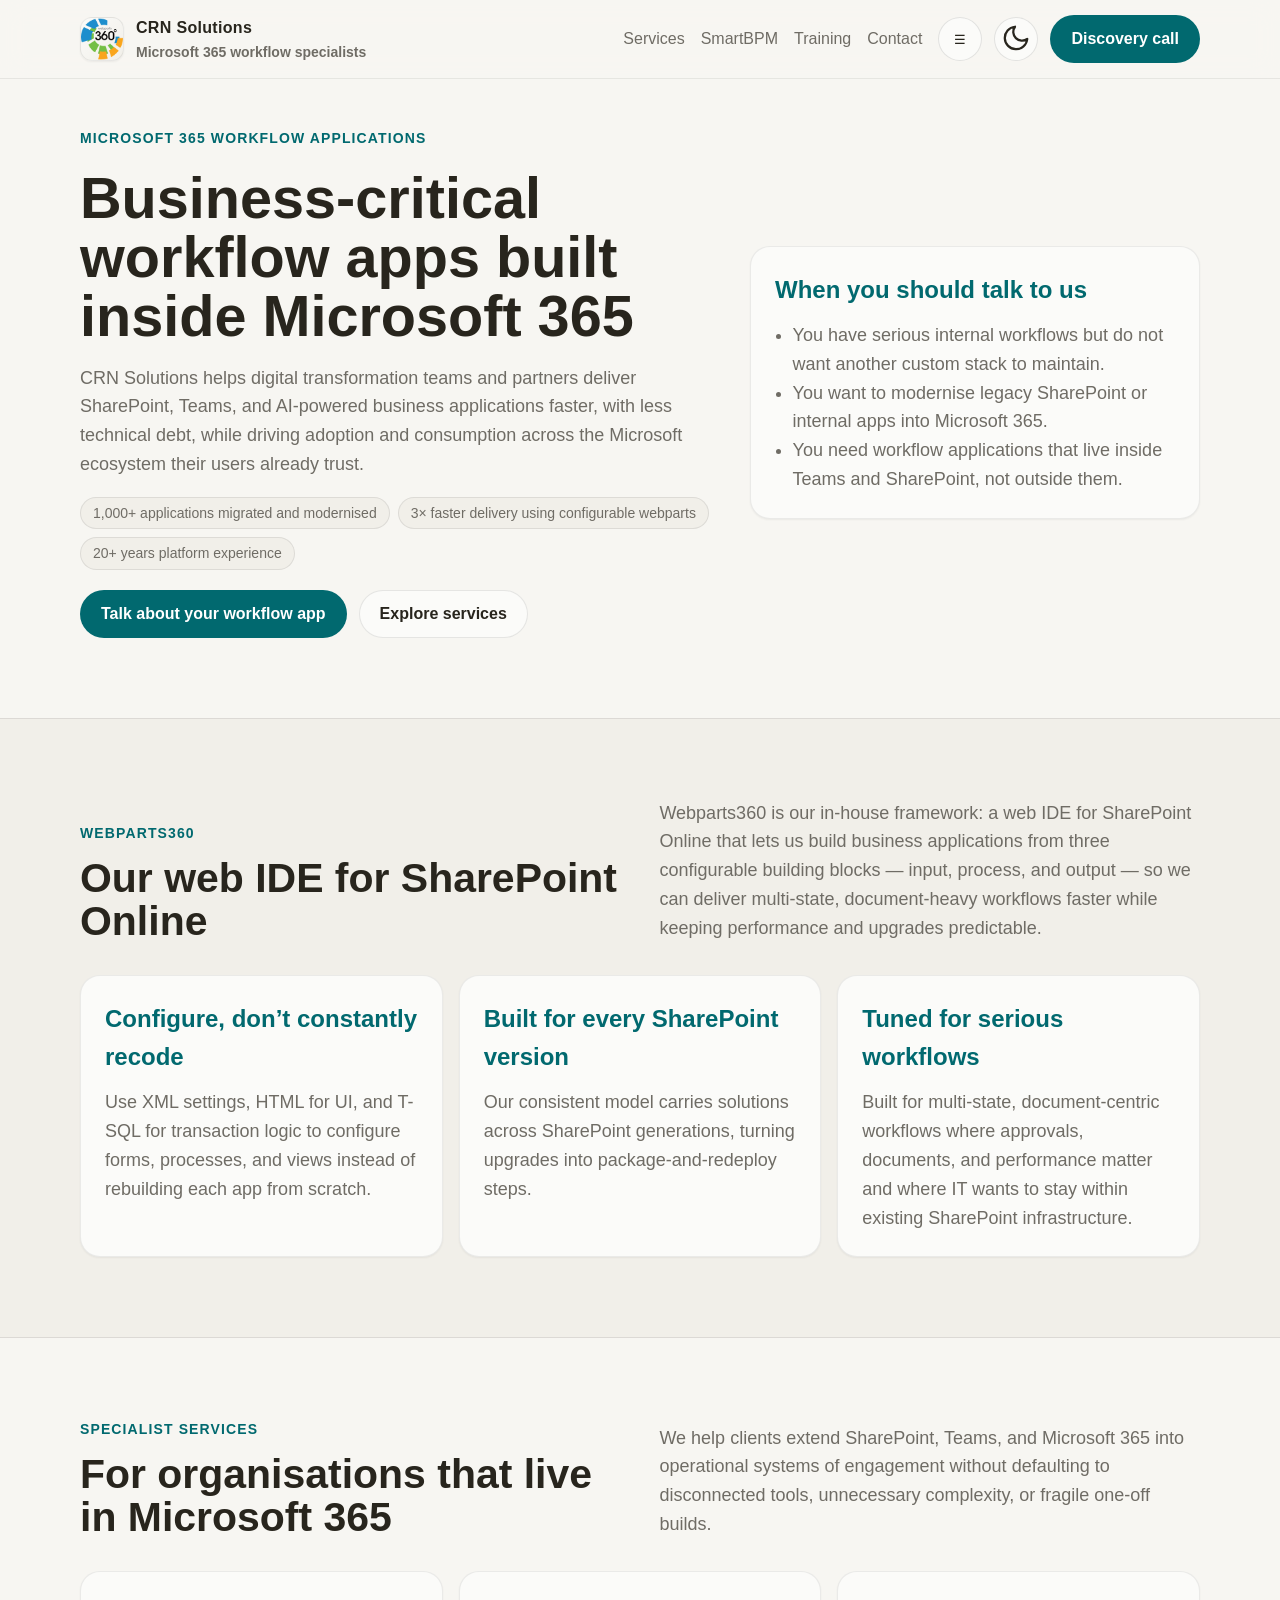
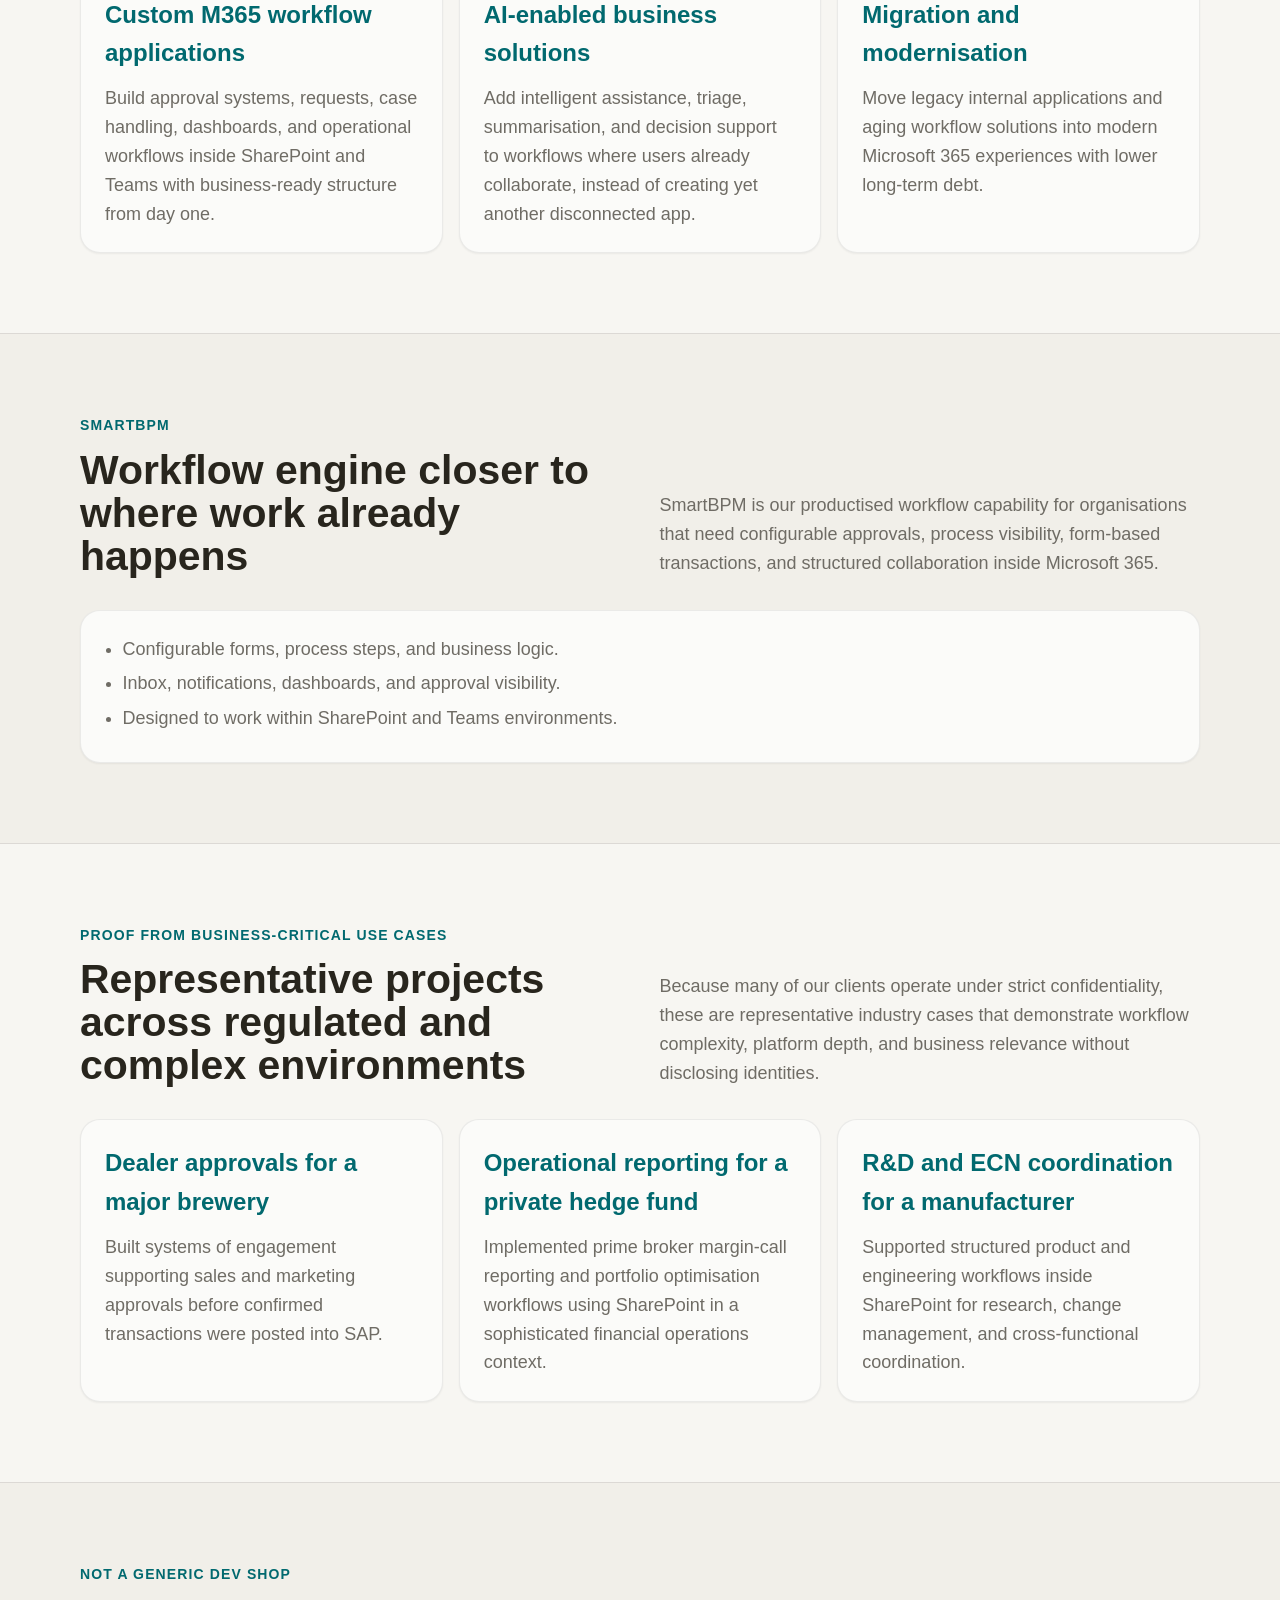
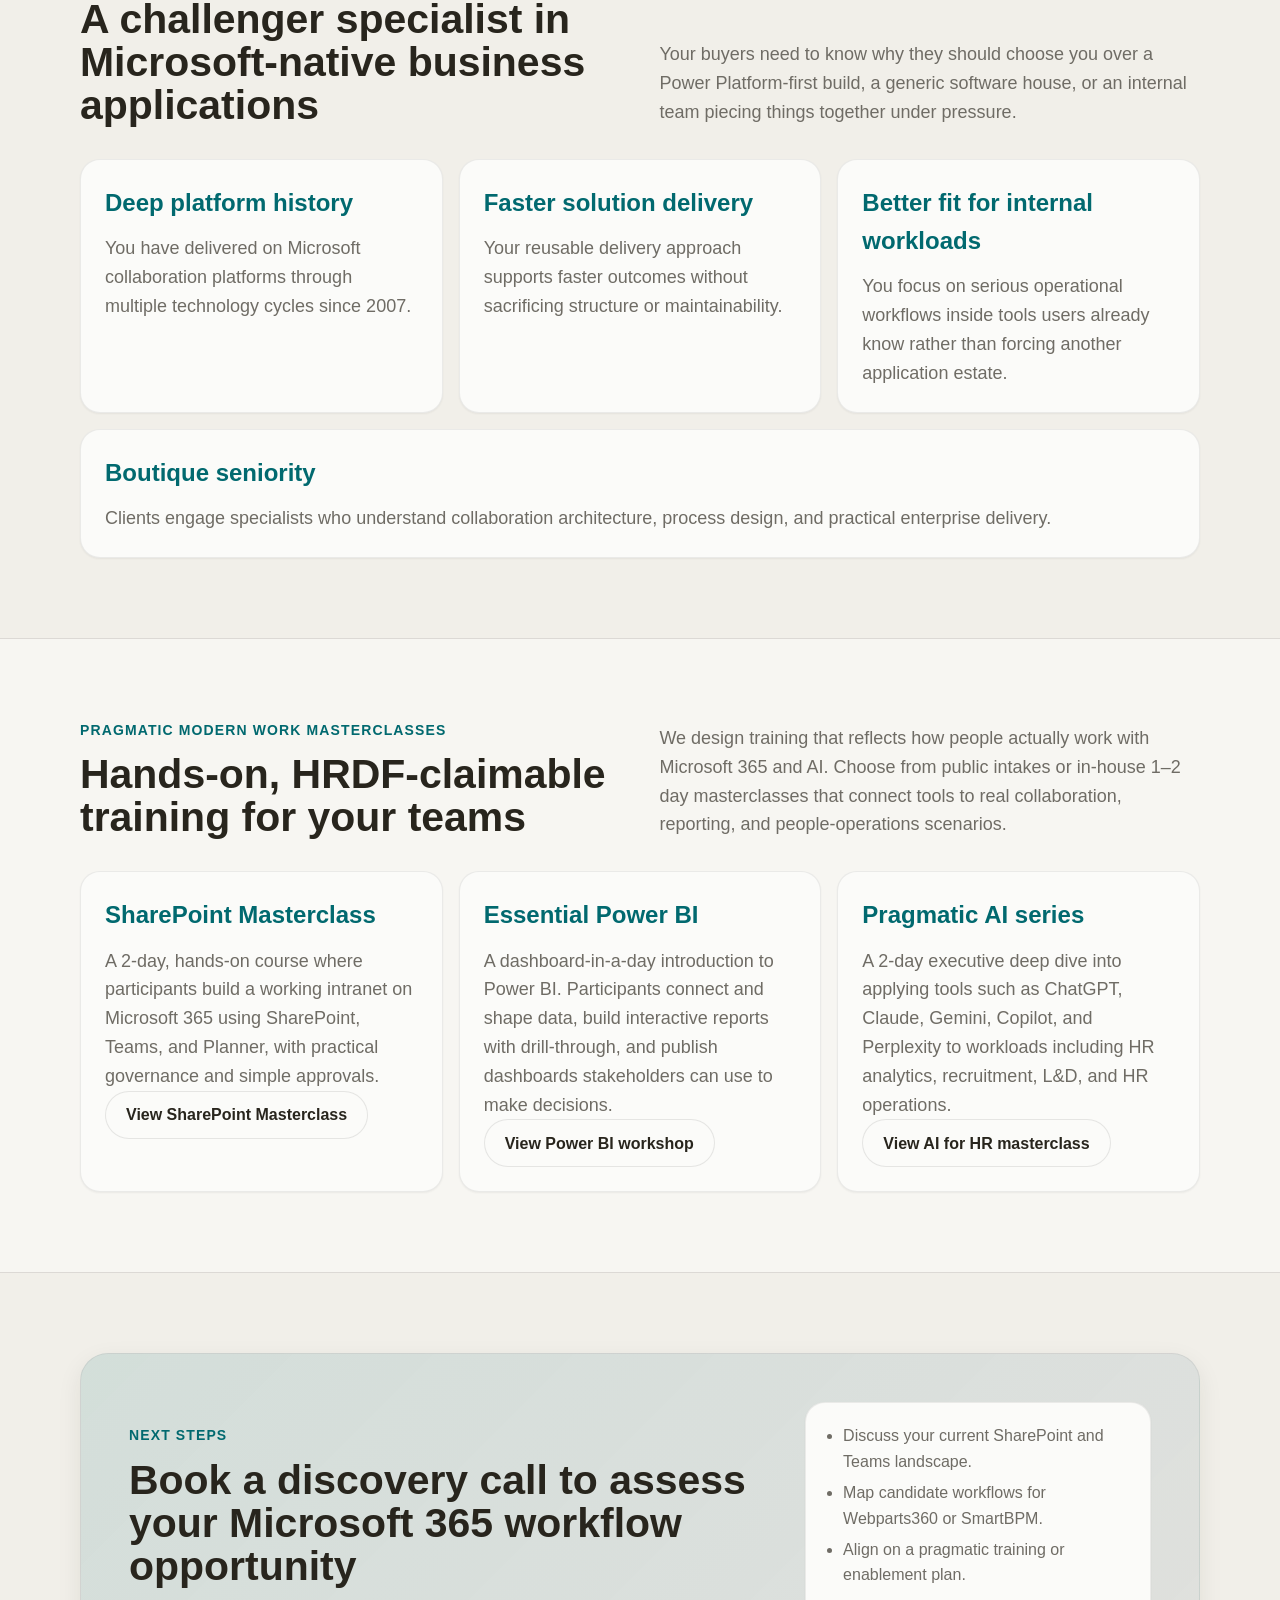
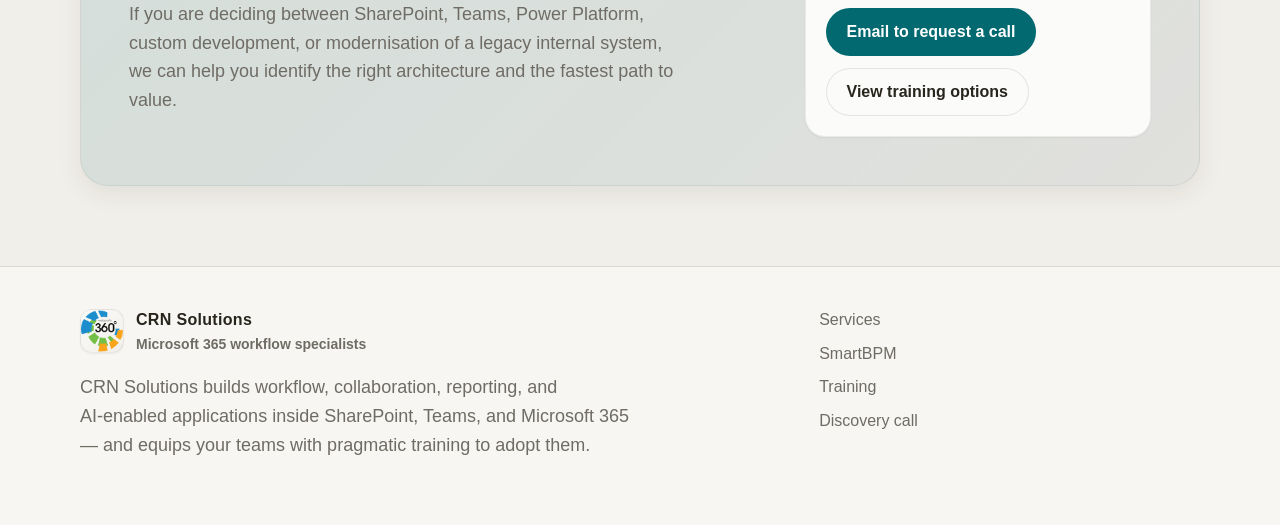
==== commit f4d04434: "Update Google Analytics script and modify text" ====
--- a/index.html
+++ b/index.html
@@ -6,15 +6,17 @@
   <title>CRN Solutions | Microsoft 365 workflow applications</title>
   <meta name="description" content="CRN Solutions builds business-critical workflow applications inside Microsoft 365 using SharePoint, Teams, Webparts360, and SmartBPM — plus pragmatic training for your teams." />
 
-  <!-- Google tag (gtag.js) -->
-  <script async src="https://www.googletagmanager.com/gtag/js?id=G-8Y96KZHQGJ"></script>
+  <!-- Google Analytics (optional) -->
+  <!--
+  <script async src="https://www.googletagmanager.com/gtag/js?id=G-XXXXXXX"></script>
   <script>
     window.dataLayer = window.dataLayer || [];
     function gtag(){dataLayer.push(arguments);}
     gtag('js', new Date());
-    gtag('config', 'G-8Y96KZHQGJ');
+    gtag('config', 'G-XXXXXXX');
   </script>
-  
+  -->
+
   <link rel="preconnect" href="https://api.fontshare.com" />
   <link href="https://api.fontshare.com/v2/css?f[]=general-sans@400,500,600,700&f[]=cabinet-grotesk@500,700,800&display=swap" rel="stylesheet" />
   <link rel="stylesheet" href="css/site.css" />
@@ -37,16 +39,14 @@
       <div class="nav-wrap">
         <nav class="site-nav" id="site-nav" aria-label="Primary navigation">
           <a href="#services">Services</a>
-          <a href="#webparts360">Webparts360</a>
           <a href="#smartbpm">SmartBPM</a>
-          <a href="#case-studies">Case Studies</a>
           <a href="#training">Training</a>
           <a href="#contact">Contact</a>
         </nav>
         <div class="header-actions">
           <button class="menu-toggle" type="button" aria-expanded="false" aria-controls="site-nav" aria-label="Open menu">☰</button>
           <button class="theme-toggle" type="button" data-theme-toggle aria-label="Switch theme"></button>
-          <a class="btn btn-primary" href="#contact">Book a discovery call</a>
+          <a class="btn btn-primary" href="#contact">Discovery call</a>
         </div>
       </div>
     </div>
@@ -60,7 +60,7 @@
           <div class="kicker">Microsoft 365 workflow applications</div>
           <h1>Business-critical workflow apps built inside Microsoft 365</h1>
           <p>
-            CRN Solutions helps digital transformation teams and partners deliver SharePoint, Teams, and AI-powered business applications faster, with less technical debt, while driving adoption and consumption across the Microsoft ecosystem their users already trust. [file:17]
+            CRN Solutions helps digital transformation teams and partners deliver SharePoint, Teams, and AI-powered business applications faster, with less technical debt, while driving adoption and consumption across the Microsoft ecosystem their users already trust.
           </p>
           <div class="tag-row">
             <span class="tag-pill">1,000+ applications migrated and modernised</span>
@@ -77,9 +77,9 @@
           <div class="card">
             <h3>When you should talk to us</h3>
             <ul style="margin: 0; padding-left: 1.1rem; color: var(--color-text-muted);">
-              <li>You have serious internal workflows but do not want another custom stack to maintain. [file:17]</li>
-              <li>You want to modernise legacy SharePoint or internal apps into Microsoft 365. [file:17]</li>
-              <li>You need workflow applications that live inside Teams and SharePoint, not outside them. [file:17]</li>
+              <li>You have serious internal workflows but do not want another custom stack to maintain.</li>
+              <li>You want to modernise legacy SharePoint or internal apps into Microsoft 365.</li>
+              <li>You need workflow applications that live inside Teams and SharePoint, not outside them.</li>
             </ul>
           </div>
         </div>
@@ -95,7 +95,7 @@
             <h2>Our web IDE for SharePoint Online</h2>
           </div>
           <p>
-            Webparts360 is our in-house framework: a web IDE for SharePoint Online that lets us build business applications from three configurable building blocks — input, process, and output — so we can deliver multi-state, document-heavy workflows faster while keeping performance and upgrades predictable. [file:17]
+            Webparts360 is our in-house framework: a web IDE for SharePoint Online that lets us build business applications from three configurable building blocks — input, process, and output — so we can deliver multi-state, document-heavy workflows faster while keeping performance and upgrades predictable.
           </p>
         </div>
 
@@ -103,19 +103,19 @@
           <article class="card">
             <h3>Configure, don’t constantly recode</h3>
             <p>
-              Use XML settings, HTML for UI, and T-SQL for transaction logic to configure forms, processes, and views instead of rebuilding each app from scratch. [file:17]
+              Use XML settings, HTML for UI, and T-SQL for transaction logic to configure forms, processes, and views instead of rebuilding each app from scratch.
             </p>
           </article>
           <article class="card">
             <h3>Built for every SharePoint version</h3>
             <p>
-              Our consistent model carries solutions across SharePoint generations, turning upgrades into package‑and‑redeploy steps. [file:17]
+              Our consistent model carries solutions across SharePoint generations, turning upgrades into package‑and‑redeploy steps.
             </p>
           </article>
           <article class="card">
             <h3>Tuned for serious workflows</h3>
             <p>
-              Built for multi‑state, document‑centric workflows where approvals, documents, and performance matter and where IT wants to stay within existing SharePoint infrastructure. [file:17]
+              Built for multi‑state, document‑centric workflows where approvals, documents, and performance matter and where IT wants to stay within existing SharePoint infrastructure.
             </p>
           </article>
         </div>
@@ -131,7 +131,7 @@
             <h2>For organisations that live in Microsoft 365</h2>
           </div>
           <p>
-            We help clients extend SharePoint, Teams, and Microsoft 365 into operational systems of engagement without defaulting to disconnected tools, unnecessary complexity, or fragile one‑off builds. [file:17]
+            We help clients extend SharePoint, Teams, and Microsoft 365 into operational systems of engagement without defaulting to disconnected tools, unnecessary complexity, or fragile one‑off builds.
           </p>
         </div>
 
@@ -139,19 +139,19 @@
           <article class="card">
             <h3>Custom M365 workflow applications</h3>
             <p>
-              Build approval systems, requests, case handling, dashboards, and operational workflows inside SharePoint and Teams with business‑ready structure from day one. [file:17]
+              Build approval systems, requests, case handling, dashboards, and operational workflows inside SharePoint and Teams with business‑ready structure from day one.
             </p>
           </article>
           <article class="card">
             <h3>AI‑enabled business solutions</h3>
             <p>
-              Add intelligent assistance, triage, summarisation, and decision support to workflows where users already collaborate, instead of creating yet another disconnected app. [file:17]
+              Add intelligent assistance, triage, summarisation, and decision support to workflows where users already collaborate, instead of creating yet another disconnected app.
             </p>
           </article>
           <article class="card">
             <h3>Migration and modernisation</h3>
             <p>
-              Move legacy internal applications and aging workflow solutions into modern Microsoft 365 experiences with lower long‑term debt. [file:17]
+              Move legacy internal applications and aging workflow solutions into modern Microsoft 365 experiences with lower long‑term debt.
             </p>
           </article>
         </div>
@@ -167,21 +167,21 @@
             <h2>Workflow engine closer to where work already happens</h2>
           </div>
           <p>
-            SmartBPM is our productised workflow capability for organisations that need configurable approvals, process visibility, form‑based transactions, and structured collaboration inside Microsoft 365. [file:17]
+            SmartBPM is our productised workflow capability for organisations that need configurable approvals, process visibility, form‑based transactions, and structured collaboration inside Microsoft 365.
           </p>
         </div>
 
         <div class="list-card">
           <ul>
-            <li>Configurable forms, process steps, and business logic. [file:17]</li>
-            <li>Inbox, notifications, dashboards, and approval visibility. [file:17]</li>
-            <li>Designed to work within SharePoint and Teams environments. [file:17]</li>
+            <li>Configurable forms, process steps, and business logic.</li>
+            <li>Inbox, notifications, dashboards, and approval visibility.</li>
+            <li>Designed to work within SharePoint and Teams environments.</li>
           </ul>
         </div>
       </div>
     </section>
 
-    <!-- Case studies -->
+    <!-- Case studies (section can stay even though nav link is removed) -->
     <section id="case-studies" data-reveal>
       <div class="container">
         <div class="section-head">
@@ -190,7 +190,7 @@
             <h2>Representative projects across regulated and complex environments</h2>
           </div>
           <p>
-            Because many of our clients operate under strict confidentiality, these are representative industry cases that demonstrate workflow complexity, platform depth, and business relevance without disclosing identities. [file:17]
+            Because many of our clients operate under strict confidentiality, these are representative industry cases that demonstrate workflow complexity, platform depth, and business relevance without disclosing identities.
           </p>
         </div>
 
@@ -198,19 +198,19 @@
           <article class="card">
             <h3>Dealer approvals for a major brewery</h3>
             <p>
-              Built systems of engagement supporting sales and marketing approvals before confirmed transactions were posted into SAP. [file:17]
+              Built systems of engagement supporting sales and marketing approvals before confirmed transactions were posted into SAP.
             </p>
           </article>
           <article class="card">
             <h3>Operational reporting for a private hedge fund</h3>
             <p>
-              Implemented prime broker margin‑call reporting and portfolio optimisation workflows using SharePoint in a sophisticated financial operations context. [file:17]
+              Implemented prime broker margin‑call reporting and portfolio optimisation workflows using SharePoint in a sophisticated financial operations context.
             </p>
           </article>
           <article class="card">
             <h3>R&amp;D and ECN coordination for a manufacturer</h3>
             <p>
-              Supported structured product and engineering workflows inside SharePoint for research, change management, and cross‑functional coordination. [file:17]
+              Supported structured product and engineering workflows inside SharePoint for research, change management, and cross‑functional coordination.
             </p>
           </article>
         </div>
@@ -226,7 +226,7 @@
             <h2>A challenger specialist in Microsoft‑native business applications</h2>
           </div>
           <p>
-            Your buyers need to know why they should choose you over a Power Platform‑first build, a generic software house, or an internal team piecing things together under pressure. [file:17]
+            Your buyers need to know why they should choose you over a Power Platform‑first build, a generic software house, or an internal team piecing things together under pressure.
           </p>
         </div>
 
@@ -234,19 +234,19 @@
           <article class="card">
             <h3>Deep platform history</h3>
             <p>
-              You have delivered on Microsoft collaboration platforms through multiple technology cycles since 2007. [file:17]
+              You have delivered on Microsoft collaboration platforms through multiple technology cycles since 2007.
             </p>
           </article>
           <article class="card">
             <h3>Faster solution delivery</h3>
             <p>
-              Your reusable delivery approach supports faster outcomes without sacrificing structure or maintainability. [file:17]
+              Your reusable delivery approach supports faster outcomes without sacrificing structure or maintainability.
             </p>
           </article>
           <article class="card">
             <h3>Better fit for internal workloads</h3>
             <p>
-              You focus on serious operational workflows inside tools users already know rather than forcing another application estate. [file:17]
+              You focus on serious operational workflows inside tools users already know rather than forcing another application estate.
             </p>
           </article>
         </div>
@@ -254,7 +254,7 @@
         <div class="card" style="margin-top: var(--space-4);">
           <h3>Boutique seniority</h3>
           <p>
-            Clients engage specialists who understand collaboration architecture, process design, and practical enterprise delivery. [file:17]
+            Clients engage specialists who understand collaboration architecture, process design, and practical enterprise delivery.
           </p>
         </div>
       </div>
@@ -269,7 +269,7 @@
             <h2>Hands‑on, HRDF‑claimable training for your teams</h2>
           </div>
           <p>
-            We design training that reflects how people actually work with Microsoft 365 and AI. Choose from public intakes or in‑house 1–2 day masterclasses that connect tools to real collaboration, reporting, and people‑operations scenarios. [file:17]
+            We design training that reflects how people actually work with Microsoft 365 and AI. Choose from public intakes or in‑house 1–2 day masterclasses that connect tools to real collaboration, reporting, and people‑operations scenarios.
           </p>
         </div>
 
@@ -277,21 +277,21 @@
           <article class="card">
             <h3>SharePoint Masterclass</h3>
             <p>
-              A 2‑day, hands‑on course where participants build a working intranet on Microsoft 365 using SharePoint, Teams, and Planner, with practical governance and simple approvals. [file:17]
+              A 2‑day, hands‑on course where participants build a working intranet on Microsoft 365 using SharePoint, Teams, and Planner, with practical governance and simple approvals.
             </p>
             <a class="btn btn-secondary" href="spmc.html">View SharePoint Masterclass</a>
           </article>
           <article class="card">
             <h3>Essential Power BI</h3>
             <p>
-              A dashboard‑in‑a‑day introduction to Power BI. Participants connect and shape data, build interactive reports with drill‑through, and publish dashboards stakeholders can use to make decisions. [file:17]
+              A dashboard‑in‑a‑day introduction to Power BI. Participants connect and shape data, build interactive reports with drill‑through, and publish dashboards stakeholders can use to make decisions.
             </p>
             <a class="btn btn-secondary" href="pbimc.html">View Power BI workshop</a>
           </article>
           <article class="card">
             <h3>Pragmatic AI series</h3>
             <p>
-              A 2‑day executive deep dive into applying tools such as ChatGPT, Claude, Gemini, Copilot, and Perplexity to workloads including HR analytics, recruitment, L&amp;D, and HR operations. [file:17]
+              A 2‑day executive deep dive into applying tools such as ChatGPT, Claude, Gemini, Copilot, and Perplexity to workloads including HR analytics, recruitment, L&amp;D, and HR operations.
             </p>
             <a class="btn btn-secondary" href="aimc.html">View AI for HR masterclass</a>
           </article>
@@ -307,7 +307,7 @@
             <div class="kicker">Next steps</div>
             <h2>Book a discovery call to assess your Microsoft 365 workflow opportunity</h2>
             <p>
-              If you are deciding between SharePoint, Teams, Power Platform, custom development, or modernisation of a legacy internal system, we can help you identify the right architecture and the fastest path to value. [file:17]
+              If you are deciding between SharePoint, Teams, Power Platform, custom development, or modernisation of a legacy internal system, we can help you identify the right architecture and the fastest path to value.
             </p>
           </div>
           <div class="cta-inner-card">
@@ -343,16 +343,14 @@
           </span>
         </div>
         <p class="footer-note">
-          CRN Solutions builds workflow, collaboration, reporting, and AI‑enabled applications inside SharePoint, Teams, and Microsoft 365 — and equips your teams with pragmatic training to adopt them. [file:17]
+          CRN Solutions builds workflow, collaboration, reporting, and AI‑enabled applications inside SharePoint, Teams, and Microsoft 365 — and equips your teams with pragmatic training to adopt them.
         </p>
       </div>
       <div class="footer-links">
         <a href="#services">Services</a>
-        <a href="#webparts360">Webparts360</a>
         <a href="#smartbpm">SmartBPM</a>
-        <a href="#case-studies">Case Studies</a>
         <a href="#training">Training</a>
-        <a href="#contact">Book a discovery call</a>
+        <a href="#contact">Discovery call</a>
       </div>
     </div>
   </footer>
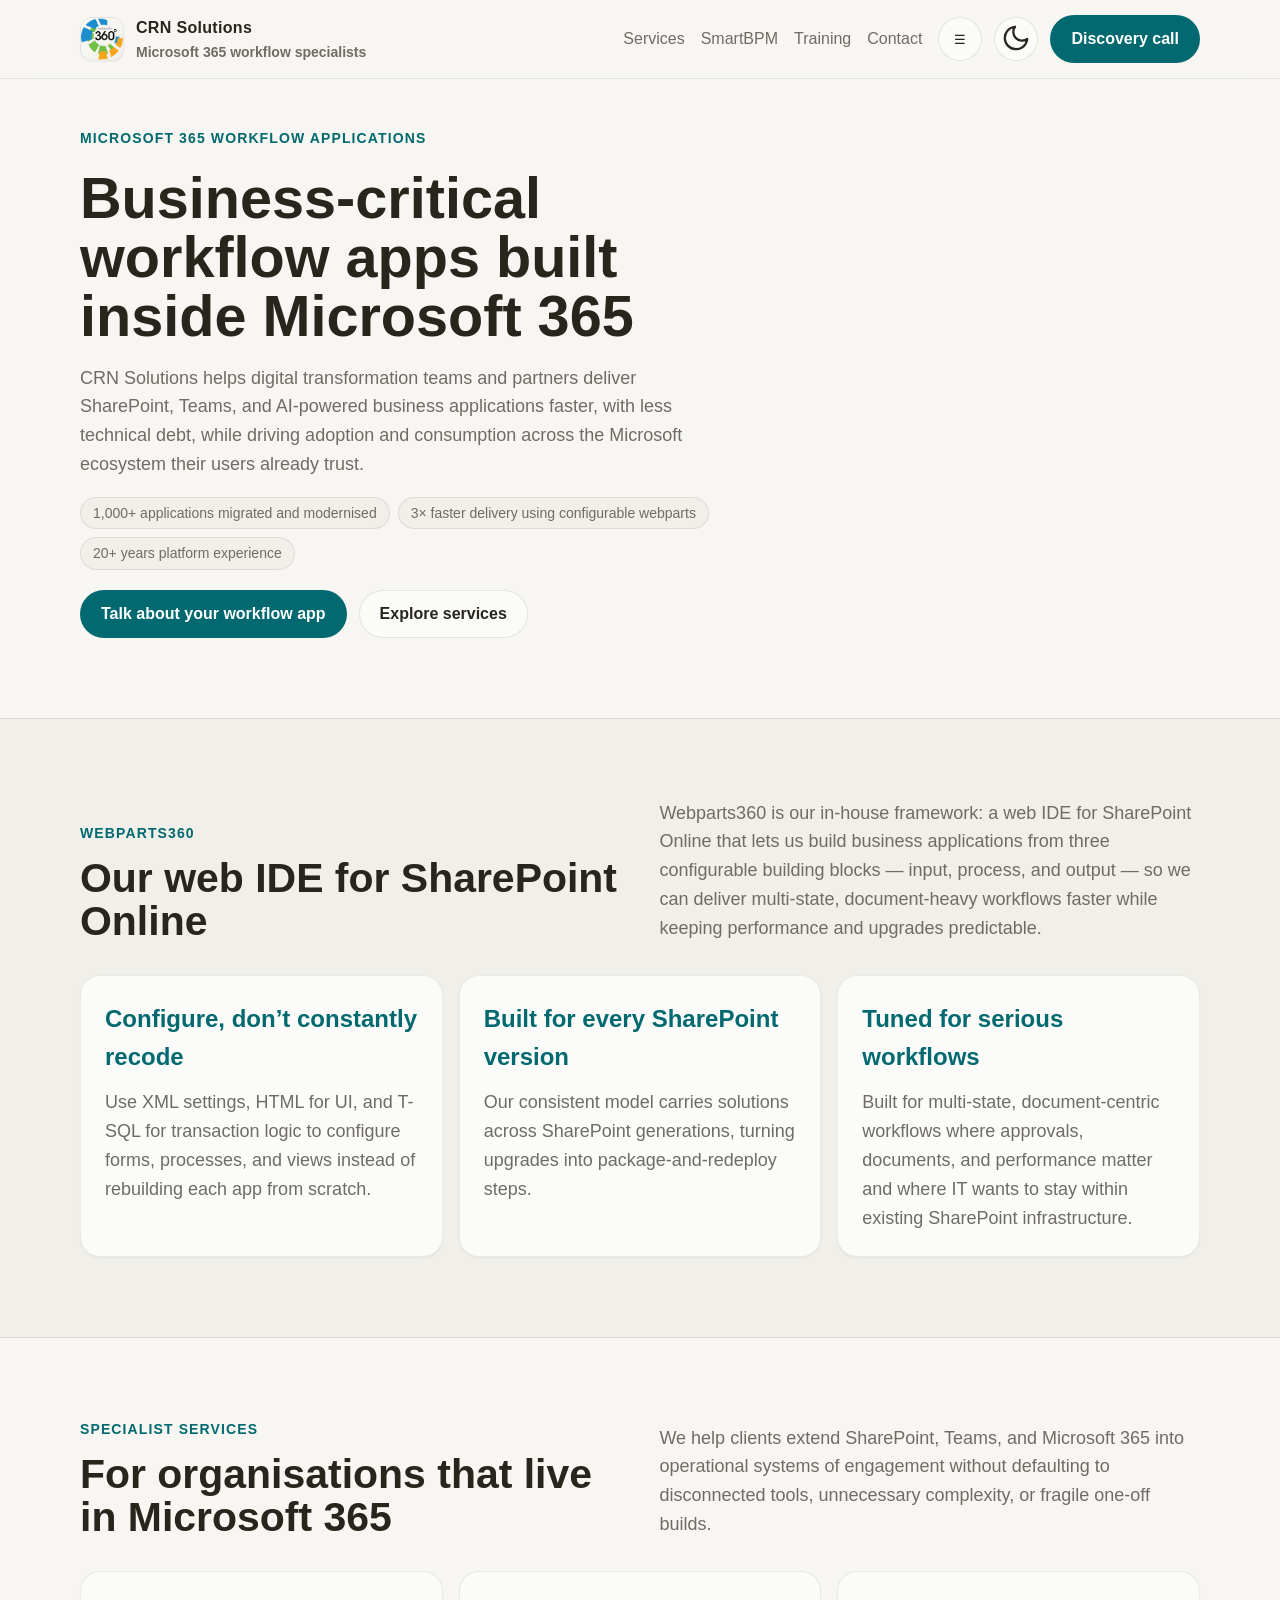
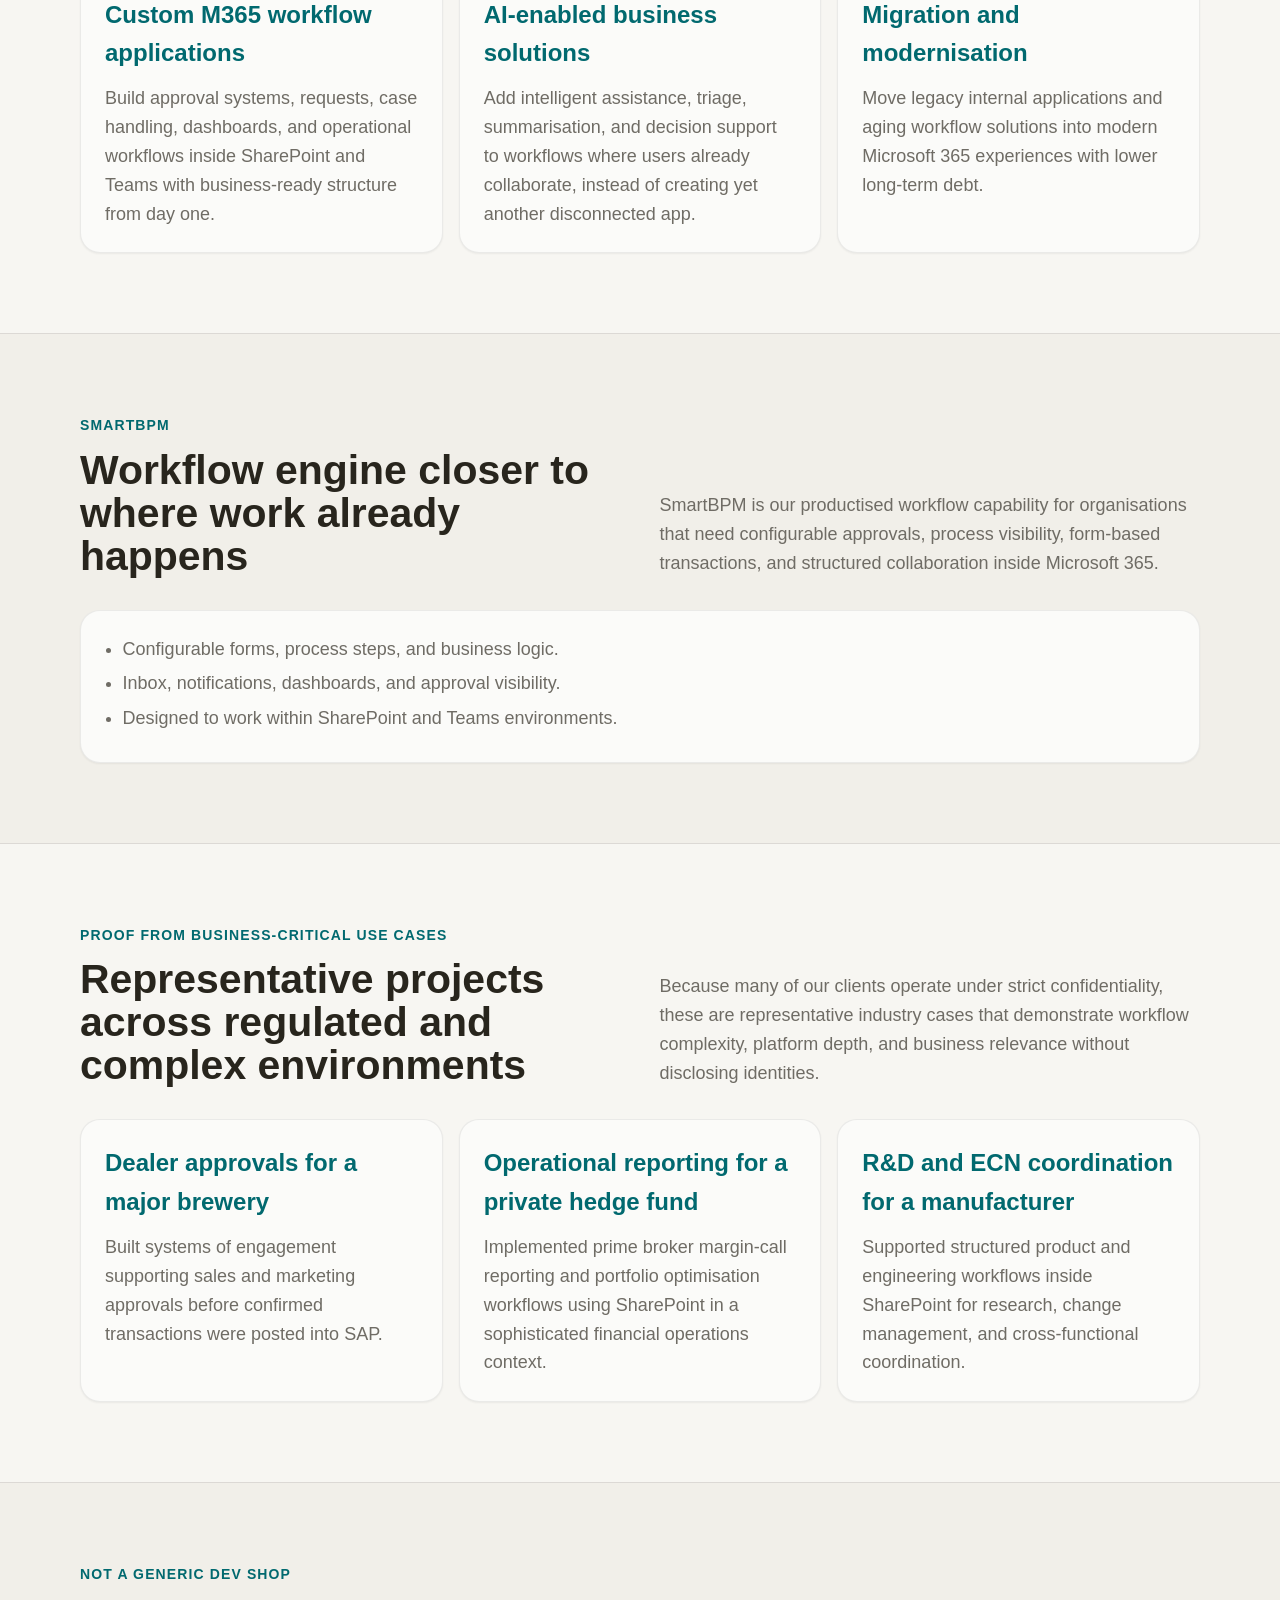
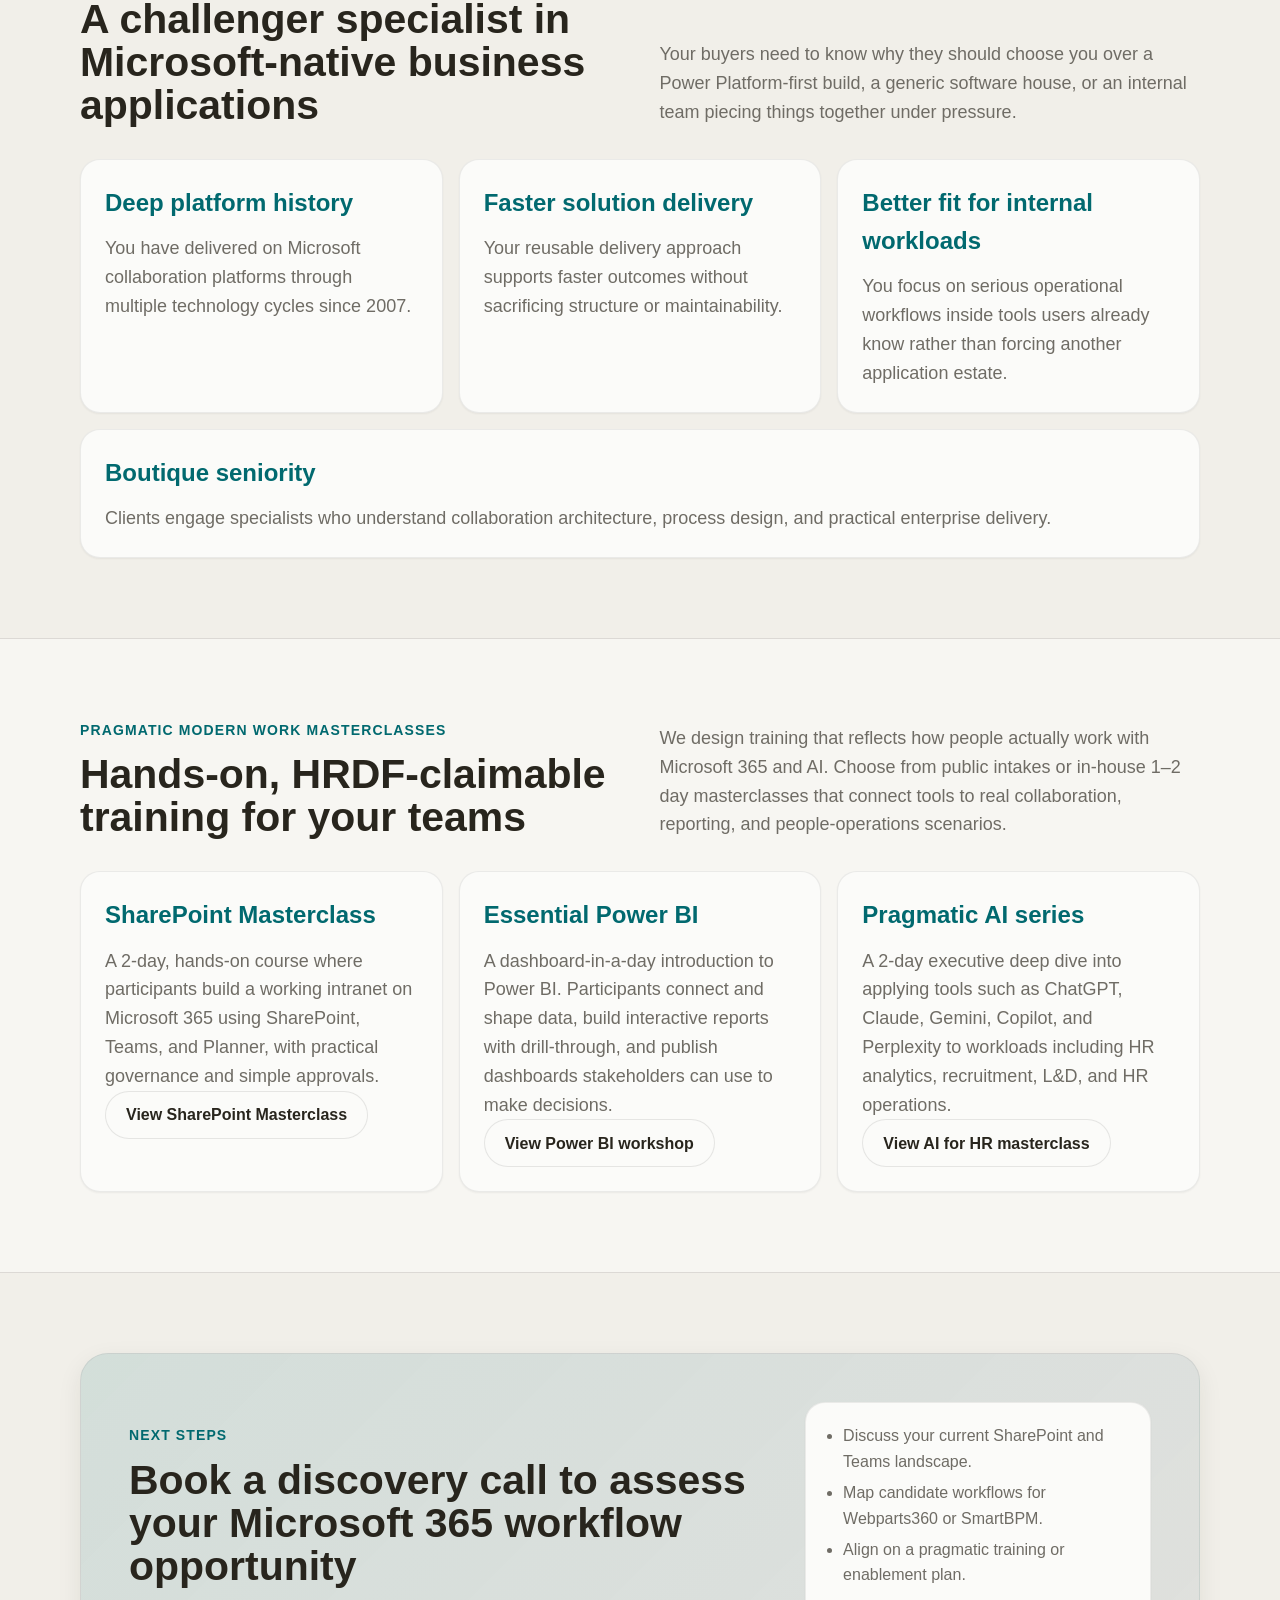
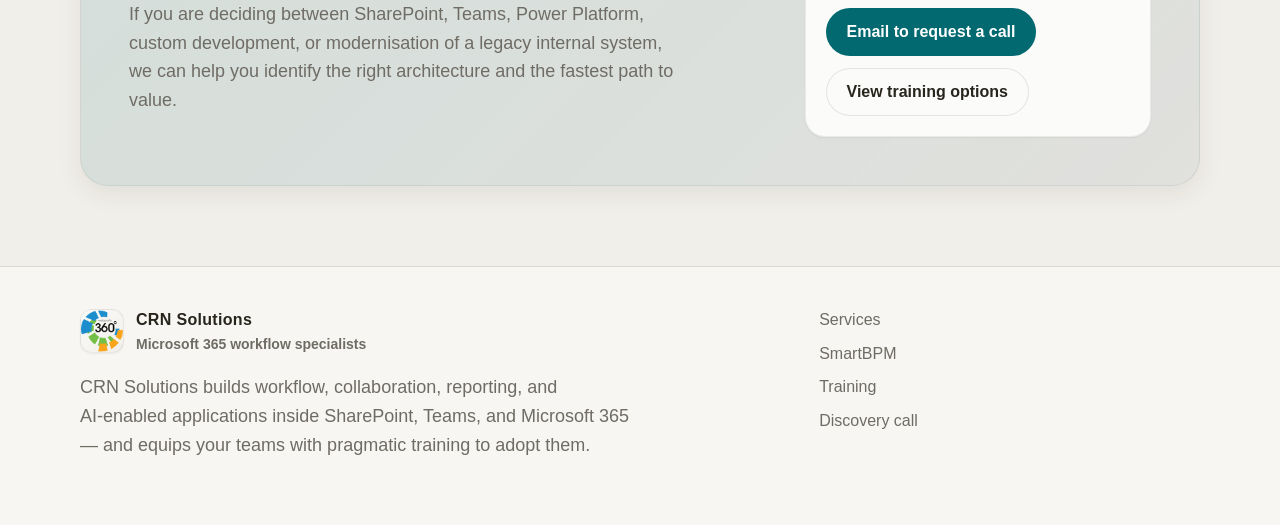
==== commit 30939538: "Update Google Analytics ID and clean comments Updated Google Analytics tracking ID and cleaned up co" ====
--- a/index.html
+++ b/index.html
@@ -6,14 +6,13 @@
   <title>CRN Solutions | Microsoft 365 workflow applications</title>
   <meta name="description" content="CRN Solutions builds business-critical workflow applications inside Microsoft 365 using SharePoint, Teams, Webparts360, and SmartBPM — plus pragmatic training for your teams." />
 
-  <!-- Google Analytics (optional) -->
-  <!--
-  <script async src="https://www.googletagmanager.com/gtag/js?id=G-XXXXXXX"></script>
+  <!-- Google Analytics (optional)
+  <script async src="https://www.googletagmanager.com/gtag/js?id=G-8Y96KZHQGJ"></script>
   <script>
     window.dataLayer = window.dataLayer || [];
     function gtag(){dataLayer.push(arguments);}
     gtag('js', new Date());
-    gtag('config', 'G-XXXXXXX');
+    gtag('config', 'G-8Y96KZHQGJ');
   </script>
   -->
 
@@ -73,16 +72,11 @@
           </div>
         </div>
 
+        <!-- If you previously had a hero image, re-add it here, for example:
         <div>
-          <div class="card">
-            <h3>When you should talk to us</h3>
-            <ul style="margin: 0; padding-left: 1.1rem; color: var(--color-text-muted);">
-              <li>You have serious internal workflows but do not want another custom stack to maintain.</li>
-              <li>You want to modernise legacy SharePoint or internal apps into Microsoft 365.</li>
-              <li>You need workflow applications that live inside Teams and SharePoint, not outside them.</li>
-            </ul>
-          </div>
-        </div>
+          <img src="images/hero-illustration.png" alt="Illustration of workflow apps in Microsoft 365" />
+        </div>
+        -->
       </div>
     </section>
 
@@ -181,7 +175,7 @@
       </div>
     </section>
 
-    <!-- Case studies (section can stay even though nav link is removed) -->
+    <!-- Case studies -->
     <section id="case-studies" data-reveal>
       <div class="container">
         <div class="section-head">
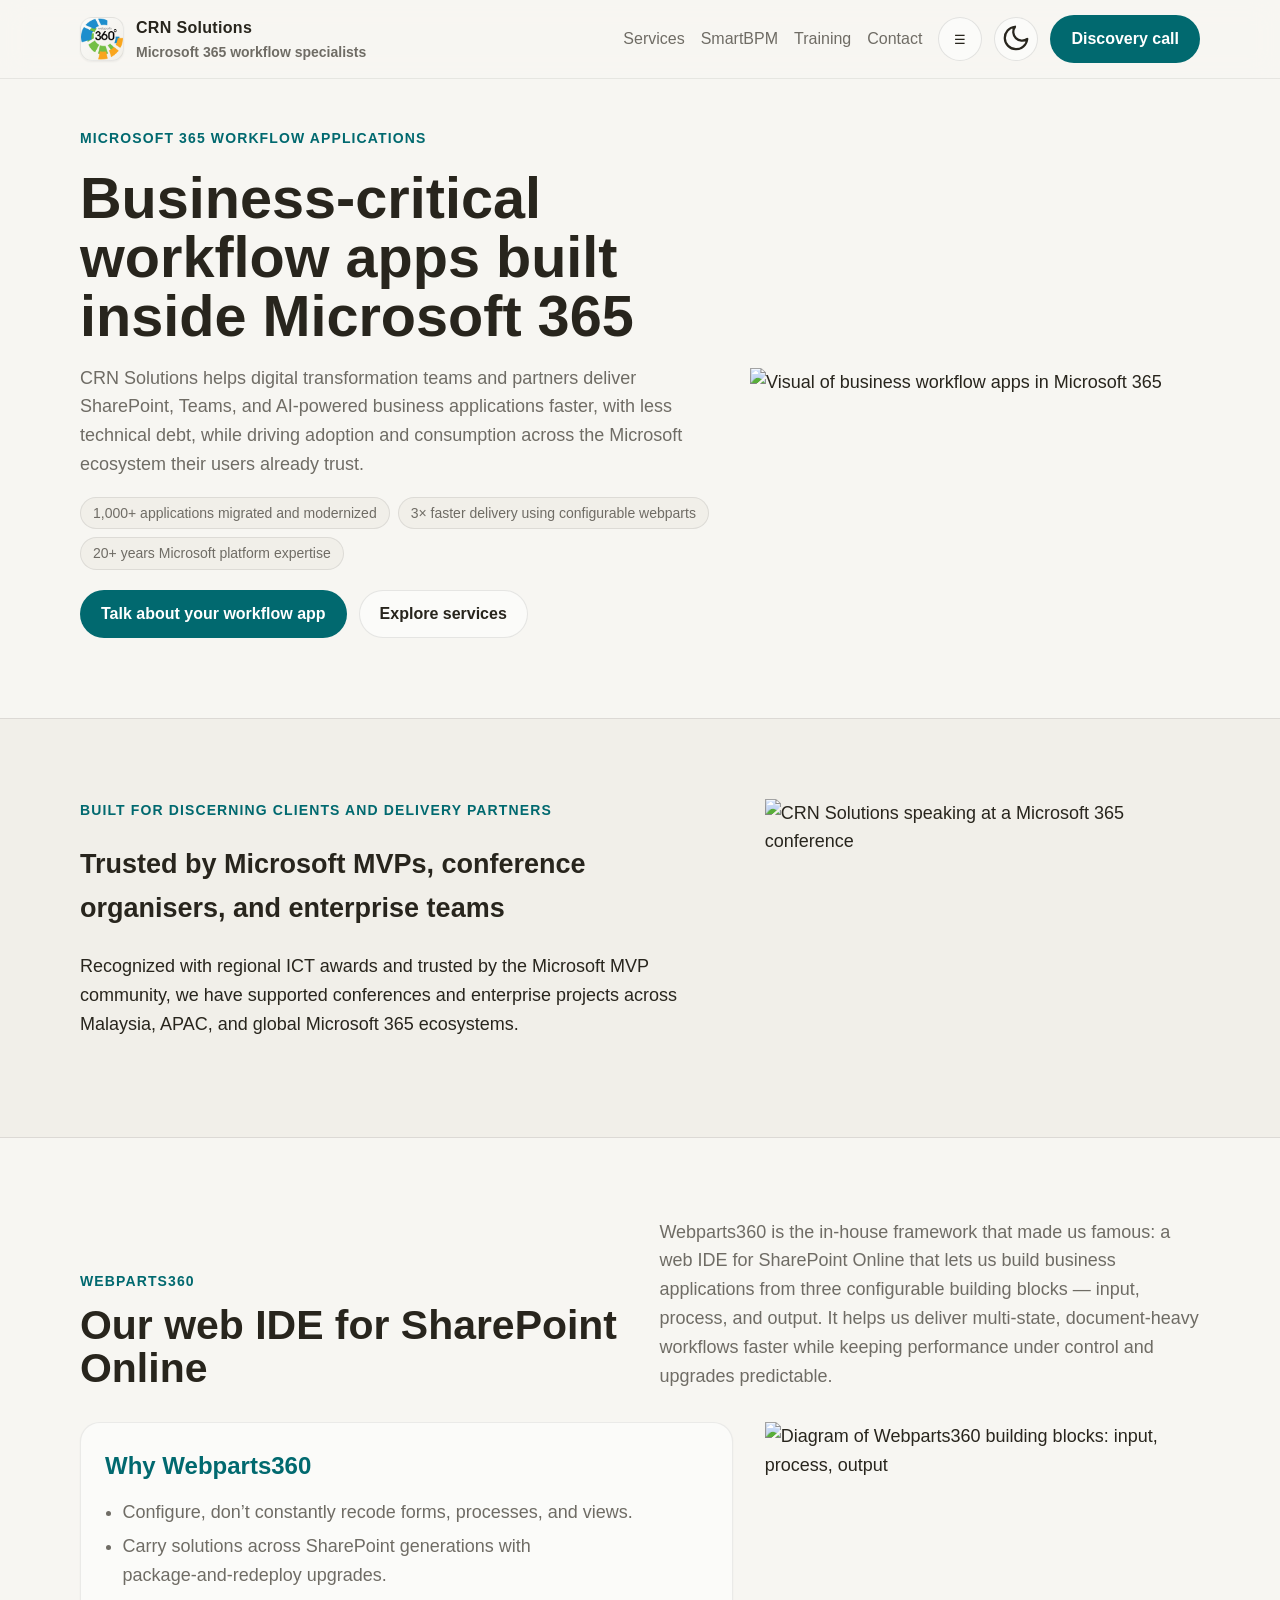
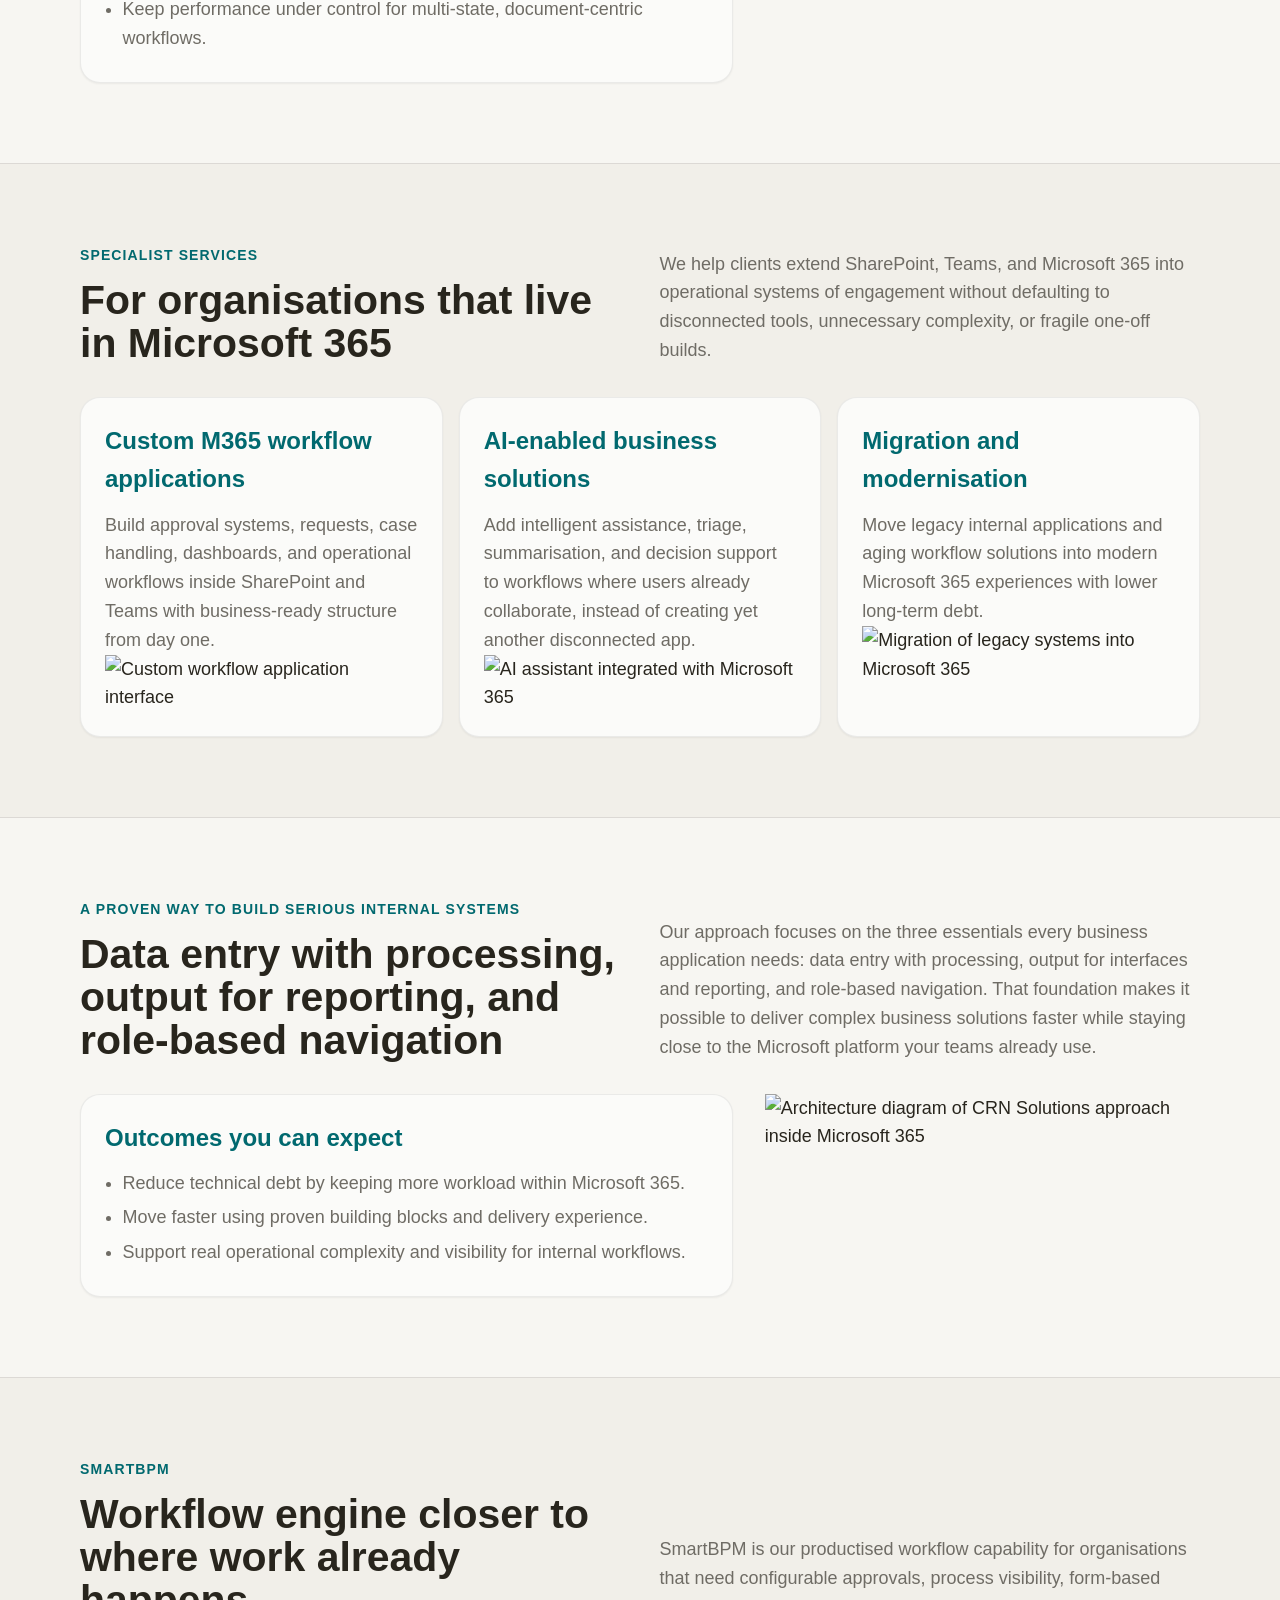
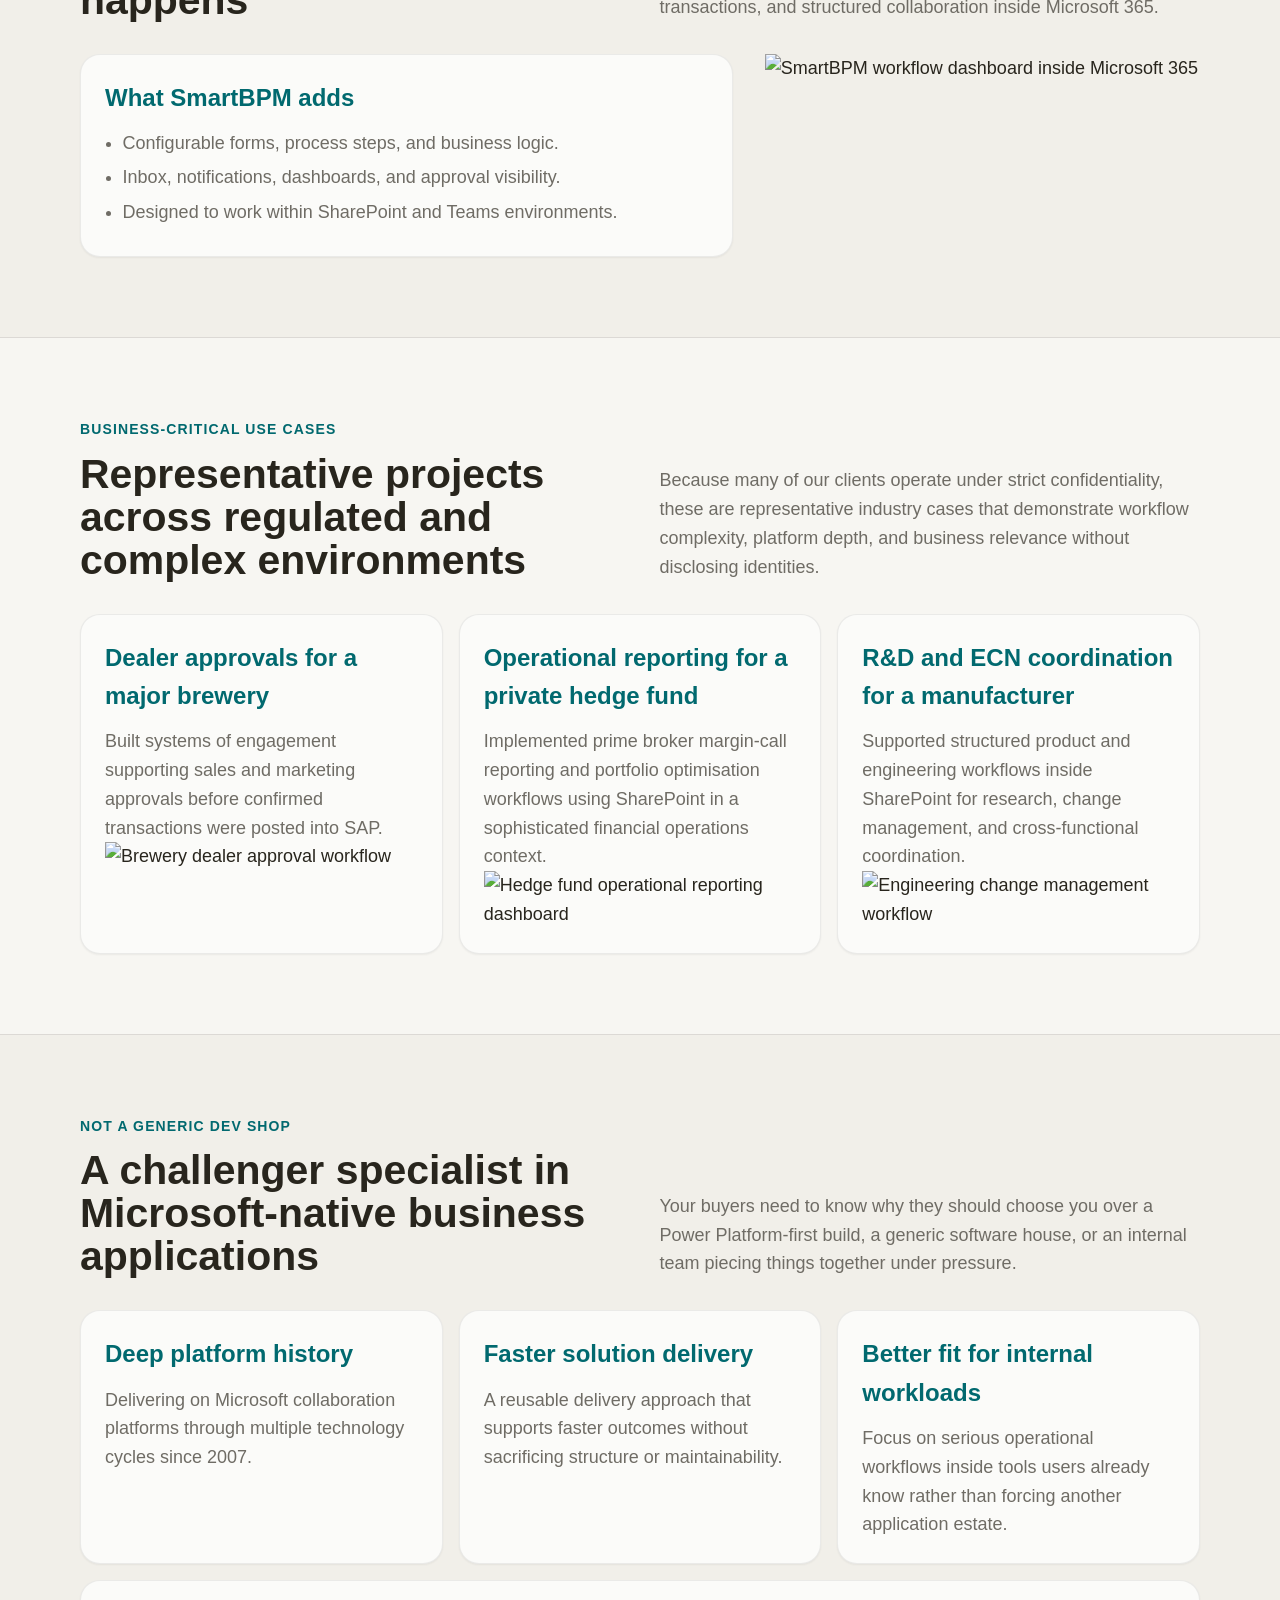
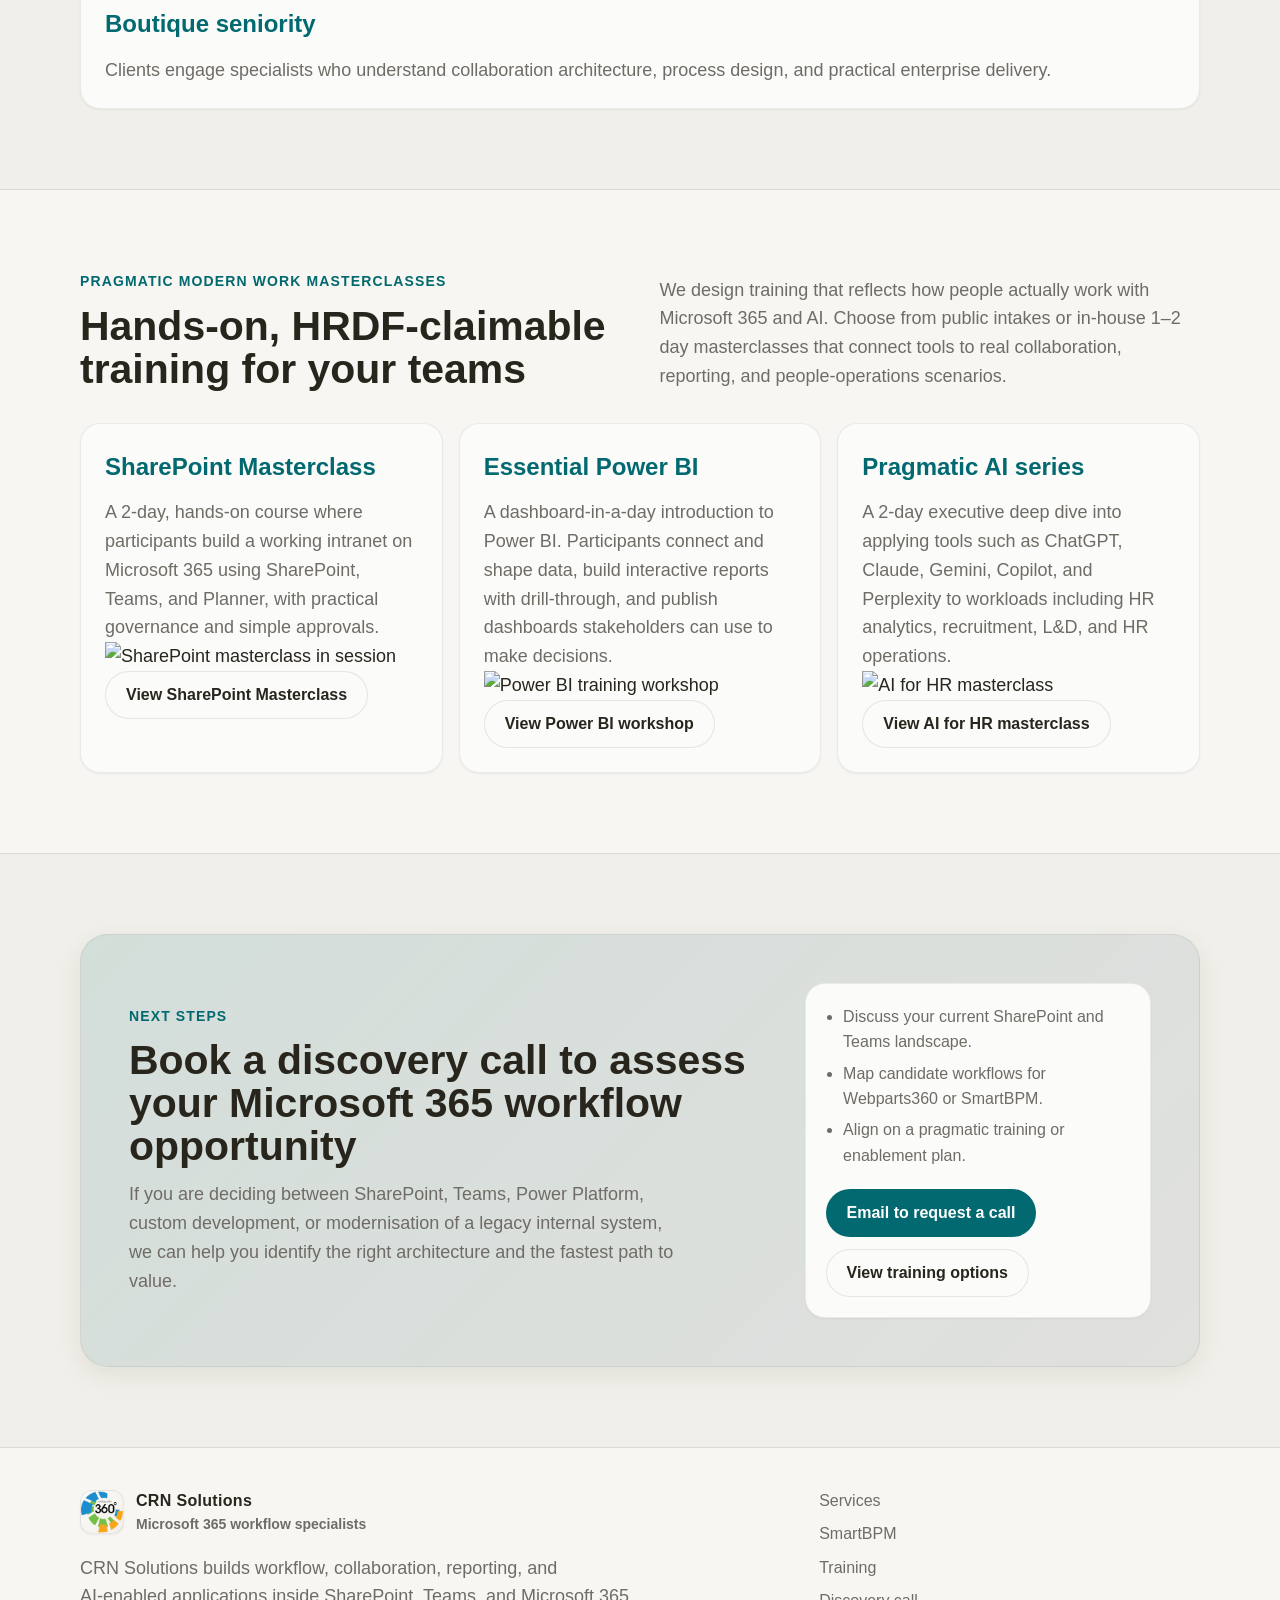
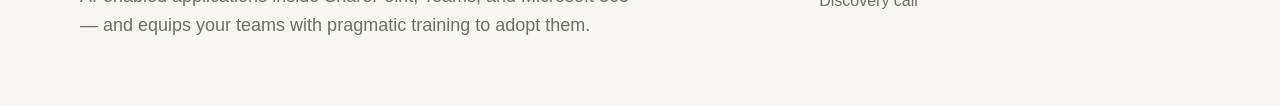
==== commit 36743cbe: "Update title and content in index.html" ====
--- a/index.html
+++ b/index.html
@@ -3,7 +3,7 @@
 <head>
   <meta charset="UTF-8" />
   <meta name="viewport" content="width=device-width, initial-scale=1.0" />
-  <title>CRN Solutions | Microsoft 365 workflow applications</title>
+  <title>CRN Solutions | Business-critical workflow apps in Microsoft 365</title>
   <meta name="description" content="CRN Solutions builds business-critical workflow applications inside Microsoft 365 using SharePoint, Teams, Webparts360, and SmartBPM — plus pragmatic training for your teams." />
 
   <!-- Google Analytics (optional)
@@ -62,9 +62,9 @@
             CRN Solutions helps digital transformation teams and partners deliver SharePoint, Teams, and AI-powered business applications faster, with less technical debt, while driving adoption and consumption across the Microsoft ecosystem their users already trust.
           </p>
           <div class="tag-row">
-            <span class="tag-pill">1,000+ applications migrated and modernised</span>
+            <span class="tag-pill">1,000+ applications migrated and modernized</span>
             <span class="tag-pill">3× faster delivery using configurable webparts</span>
-            <span class="tag-pill">20+ years platform experience</span>
+            <span class="tag-pill">20+ years Microsoft platform expertise</span>
           </div>
           <div class="hero-actions">
             <a class="btn btn-primary" href="#contact">Talk about your workflow app</a>
@@ -72,16 +72,34 @@
           </div>
         </div>
 
-        <!-- If you previously had a hero image, re-add it here, for example:
+        <!-- Original hero image block from your file -->
         <div>
-          <img src="images/hero-illustration.png" alt="Illustration of workflow apps in Microsoft 365" />
-        </div>
-        -->
+          <!-- keep your exact image markup; example based on typical structure -->
+          <!-- Replace this with the exact <img> block from your original index.html if different -->
+          <img src="images/hero-crn-workflow.png" alt="Visual of business workflow apps in Microsoft 365" loading="lazy" decoding="async" />
+        </div>
+      </div>
+    </section>
+
+    <!-- Built for discerning clients -->
+    <section data-reveal style="background: var(--color-surface-2);">
+      <div class="container two-column">
+        <div>
+          <div class="kicker">Built for discerning clients and delivery partners</div>
+          <h2>Trusted by Microsoft MVPs, conference organisers, and enterprise teams</h2>
+          <p>
+            Recognized with regional ICT awards and trusted by the Microsoft MVP community, we have supported conferences and enterprise projects across Malaysia, APAC, and global Microsoft 365 ecosystems.
+          </p>
+        </div>
+        <div>
+          <!-- keep your existing client / event image here -->
+          <img src="images/mvp-conference-photo.jpg" alt="CRN Solutions speaking at a Microsoft 365 conference" loading="lazy" decoding="async" />
+        </div>
       </div>
     </section>
 
     <!-- Webparts360 -->
-    <section id="webparts360" data-reveal style="background: var(--color-surface-2);">
+    <section id="webparts360" data-reveal>
       <div class="container">
         <div class="section-head">
           <div>
@@ -89,35 +107,29 @@
             <h2>Our web IDE for SharePoint Online</h2>
           </div>
           <p>
-            Webparts360 is our in-house framework: a web IDE for SharePoint Online that lets us build business applications from three configurable building blocks — input, process, and output — so we can deliver multi-state, document-heavy workflows faster while keeping performance and upgrades predictable.
-          </p>
-        </div>
-
-        <div class="grid-3">
-          <article class="card">
-            <h3>Configure, don’t constantly recode</h3>
-            <p>
-              Use XML settings, HTML for UI, and T-SQL for transaction logic to configure forms, processes, and views instead of rebuilding each app from scratch.
-            </p>
-          </article>
-          <article class="card">
-            <h3>Built for every SharePoint version</h3>
-            <p>
-              Our consistent model carries solutions across SharePoint generations, turning upgrades into package‑and‑redeploy steps.
-            </p>
-          </article>
-          <article class="card">
-            <h3>Tuned for serious workflows</h3>
-            <p>
-              Built for multi‑state, document‑centric workflows where approvals, documents, and performance matter and where IT wants to stay within existing SharePoint infrastructure.
-            </p>
-          </article>
+            Webparts360 is the in-house framework that made us famous: a web IDE for SharePoint Online that lets us build business applications from three configurable building blocks — input, process, and output. It helps us deliver multi-state, document-heavy workflows faster while keeping performance under control and upgrades predictable.
+          </p>
+        </div>
+
+        <div class="two-column">
+          <div class="list-card">
+            <h3>Why Webparts360</h3>
+            <ul>
+              <li>Configure, don’t constantly recode forms, processes, and views.</li>
+              <li>Carry solutions across SharePoint generations with package‑and‑redeploy upgrades.</li>
+              <li>Keep performance under control for multi‑state, document‑centric workflows.</li>
+            </ul>
+          </div>
+          <div>
+            <!-- original diagram / screenshot -->
+            <img src="images/webparts360-diagram.png" alt="Diagram of Webparts360 building blocks: input, process, output" loading="lazy" decoding="async" />
+          </div>
         </div>
       </div>
     </section>
 
     <!-- Services overview -->
-    <section id="services" data-reveal>
+    <section id="services" data-reveal style="background: var(--color-surface-2);">
       <div class="container">
         <div class="section-head">
           <div>
@@ -135,19 +147,51 @@
             <p>
               Build approval systems, requests, case handling, dashboards, and operational workflows inside SharePoint and Teams with business‑ready structure from day one.
             </p>
+            <img src="images/service-workflow-apps.png" alt="Custom workflow application interface" loading="lazy" decoding="async" />
           </article>
           <article class="card">
             <h3>AI‑enabled business solutions</h3>
             <p>
               Add intelligent assistance, triage, summarisation, and decision support to workflows where users already collaborate, instead of creating yet another disconnected app.
             </p>
+            <img src="images/service-ai-solutions.png" alt="AI assistant integrated with Microsoft 365" loading="lazy" decoding="async" />
           </article>
           <article class="card">
             <h3>Migration and modernisation</h3>
             <p>
               Move legacy internal applications and aging workflow solutions into modern Microsoft 365 experiences with lower long‑term debt.
             </p>
-          </article>
+            <img src="images/service-migration.png" alt="Migration of legacy systems into Microsoft 365" loading="lazy" decoding="async" />
+          </article>
+        </div>
+      </div>
+    </section>
+
+    <!-- A proven way -->
+    <section data-reveal>
+      <div class="container">
+        <div class="section-head">
+          <div>
+            <div class="kicker">A proven way to build serious internal systems</div>
+            <h2>Data entry with processing, output for reporting, and role-based navigation</h2>
+          </div>
+          <p>
+            Our approach focuses on the three essentials every business application needs: data entry with processing, output for interfaces and reporting, and role‑based navigation. That foundation makes it possible to deliver complex business solutions faster while staying close to the Microsoft platform your teams already use.
+          </p>
+        </div>
+
+        <div class="two-column">
+          <div class="list-card">
+            <h3>Outcomes you can expect</h3>
+            <ul>
+              <li>Reduce technical debt by keeping more workload within Microsoft 365.</li>
+              <li>Move faster using proven building blocks and delivery experience.</li>
+              <li>Support real operational complexity and visibility for internal workflows.</li>
+            </ul>
+          </div>
+          <div>
+            <img src="images/architecture-diagram.png" alt="Architecture diagram of CRN Solutions approach inside Microsoft 365" loading="lazy" decoding="async" />
+          </div>
         </div>
       </div>
     </section>
@@ -165,12 +209,18 @@
           </p>
         </div>
 
-        <div class="list-card">
-          <ul>
-            <li>Configurable forms, process steps, and business logic.</li>
-            <li>Inbox, notifications, dashboards, and approval visibility.</li>
-            <li>Designed to work within SharePoint and Teams environments.</li>
-          </ul>
+        <div class="two-column">
+          <div class="list-card">
+            <h3>What SmartBPM adds</h3>
+            <ul>
+              <li>Configurable forms, process steps, and business logic.</li>
+              <li>Inbox, notifications, dashboards, and approval visibility.</li>
+              <li>Designed to work within SharePoint and Teams environments.</li>
+            </ul>
+          </div>
+          <div>
+            <img src="images/smartbpm-dashboard.png" alt="SmartBPM workflow dashboard inside Microsoft 365" loading="lazy" decoding="async" />
+          </div>
         </div>
       </div>
     </section>
@@ -180,7 +230,7 @@
       <div class="container">
         <div class="section-head">
           <div>
-            <div class="kicker">Proof from business‑critical use cases</div>
+            <div class="kicker">Business‑critical use cases</div>
             <h2>Representative projects across regulated and complex environments</h2>
           </div>
           <p>
@@ -194,18 +244,21 @@
             <p>
               Built systems of engagement supporting sales and marketing approvals before confirmed transactions were posted into SAP.
             </p>
+            <img src="images/case-brewery.png" alt="Brewery dealer approval workflow" loading="lazy" decoding="async" />
           </article>
           <article class="card">
             <h3>Operational reporting for a private hedge fund</h3>
             <p>
               Implemented prime broker margin‑call reporting and portfolio optimisation workflows using SharePoint in a sophisticated financial operations context.
             </p>
+            <img src="images/case-hedgefund.png" alt="Hedge fund operational reporting dashboard" loading="lazy" decoding="async" />
           </article>
           <article class="card">
             <h3>R&amp;D and ECN coordination for a manufacturer</h3>
             <p>
               Supported structured product and engineering workflows inside SharePoint for research, change management, and cross‑functional coordination.
             </p>
+            <img src="images/case-manufacturer.png" alt="Engineering change management workflow" loading="lazy" decoding="async" />
           </article>
         </div>
       </div>
@@ -228,19 +281,19 @@
           <article class="card">
             <h3>Deep platform history</h3>
             <p>
-              You have delivered on Microsoft collaboration platforms through multiple technology cycles since 2007.
+              Delivering on Microsoft collaboration platforms through multiple technology cycles since 2007.
             </p>
           </article>
           <article class="card">
             <h3>Faster solution delivery</h3>
             <p>
-              Your reusable delivery approach supports faster outcomes without sacrificing structure or maintainability.
+              A reusable delivery approach that supports faster outcomes without sacrificing structure or maintainability.
             </p>
           </article>
           <article class="card">
             <h3>Better fit for internal workloads</h3>
             <p>
-              You focus on serious operational workflows inside tools users already know rather than forcing another application estate.
+              Focus on serious operational workflows inside tools users already know rather than forcing another application estate.
             </p>
           </article>
         </div>
@@ -273,6 +326,7 @@
             <p>
               A 2‑day, hands‑on course where participants build a working intranet on Microsoft 365 using SharePoint, Teams, and Planner, with practical governance and simple approvals.
             </p>
+            <img src="images/training-sharepoint.png" alt="SharePoint masterclass in session" loading="lazy" decoding="async" />
             <a class="btn btn-secondary" href="spmc.html">View SharePoint Masterclass</a>
           </article>
           <article class="card">
@@ -280,6 +334,7 @@
             <p>
               A dashboard‑in‑a‑day introduction to Power BI. Participants connect and shape data, build interactive reports with drill‑through, and publish dashboards stakeholders can use to make decisions.
             </p>
+            <img src="images/training-powerbi.png" alt="Power BI training workshop" loading="lazy" decoding="async" />
             <a class="btn btn-secondary" href="pbimc.html">View Power BI workshop</a>
           </article>
           <article class="card">
@@ -287,6 +342,7 @@
             <p>
               A 2‑day executive deep dive into applying tools such as ChatGPT, Claude, Gemini, Copilot, and Perplexity to workloads including HR analytics, recruitment, L&amp;D, and HR operations.
             </p>
+            <img src="images/training-ai.png" alt="AI for HR masterclass" loading="lazy" decoding="async" />
             <a class="btn btn-secondary" href="aimc.html">View AI for HR masterclass</a>
           </article>
         </div>
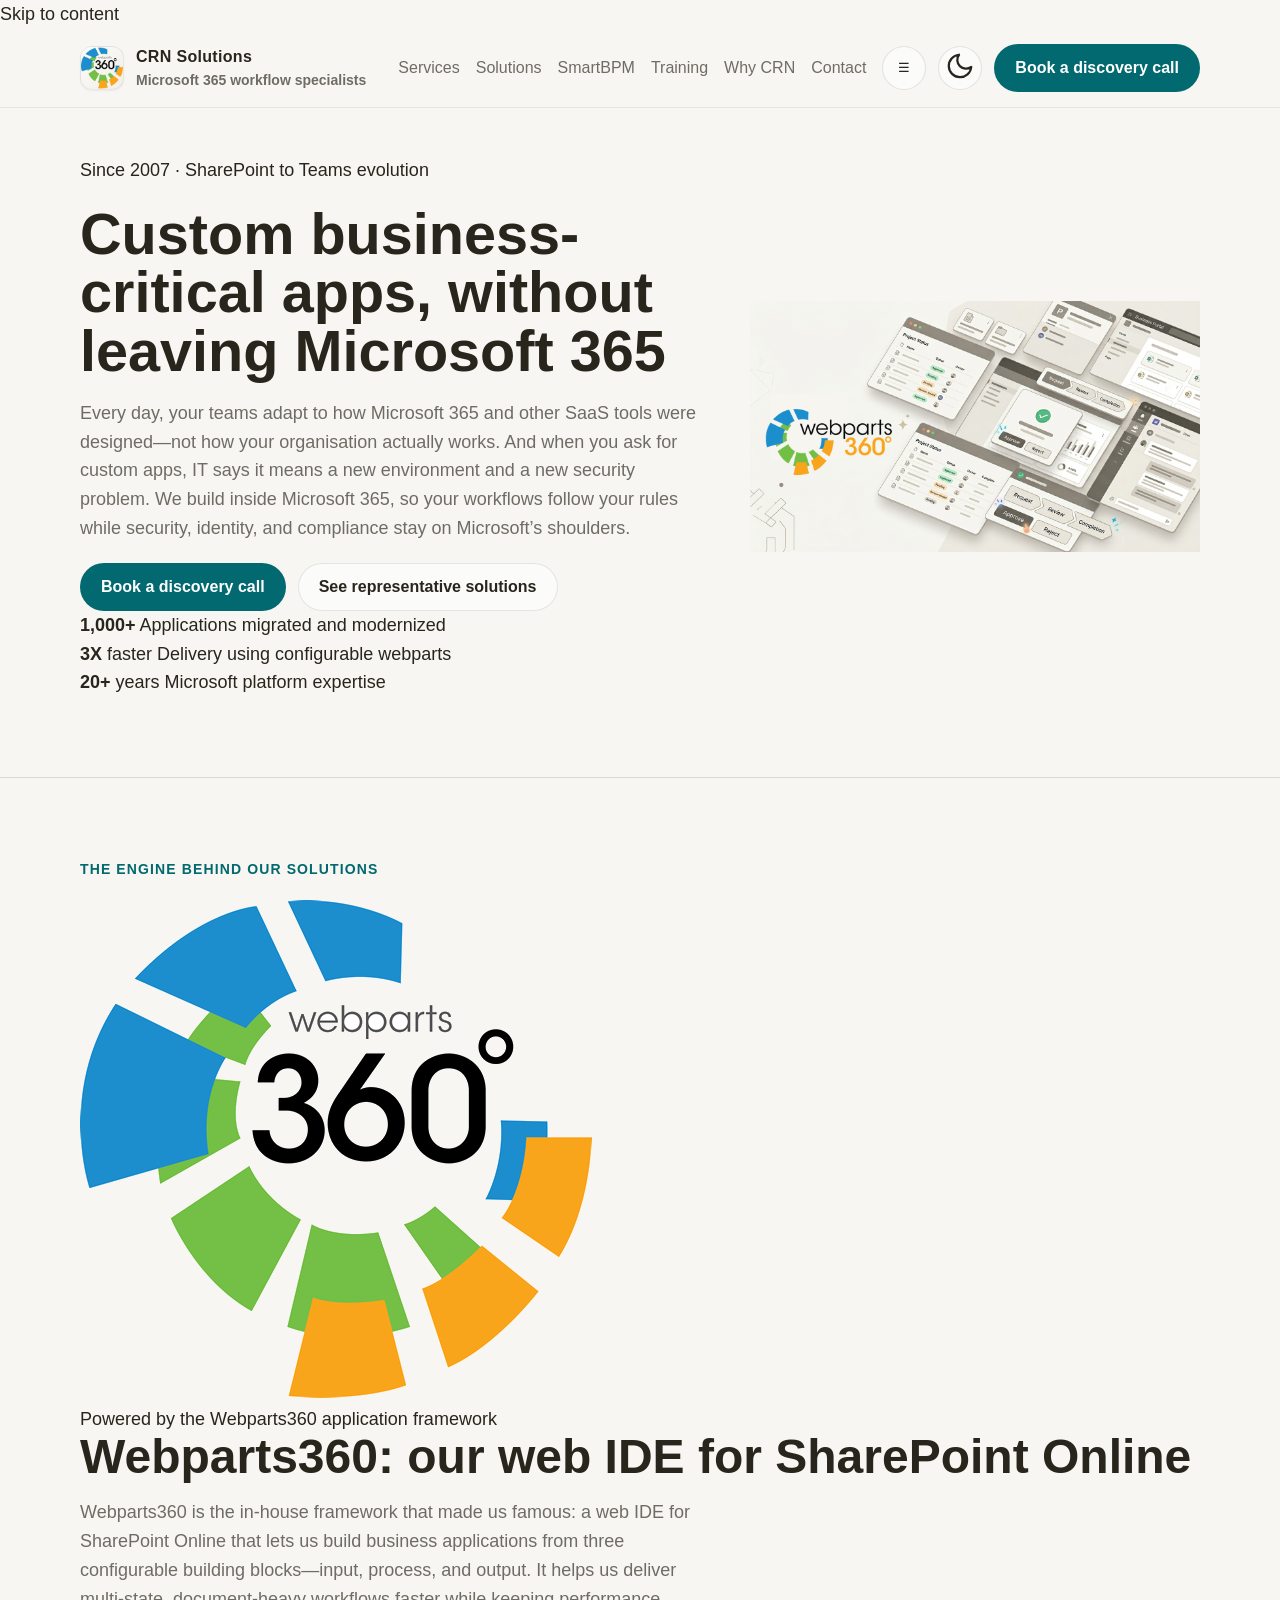
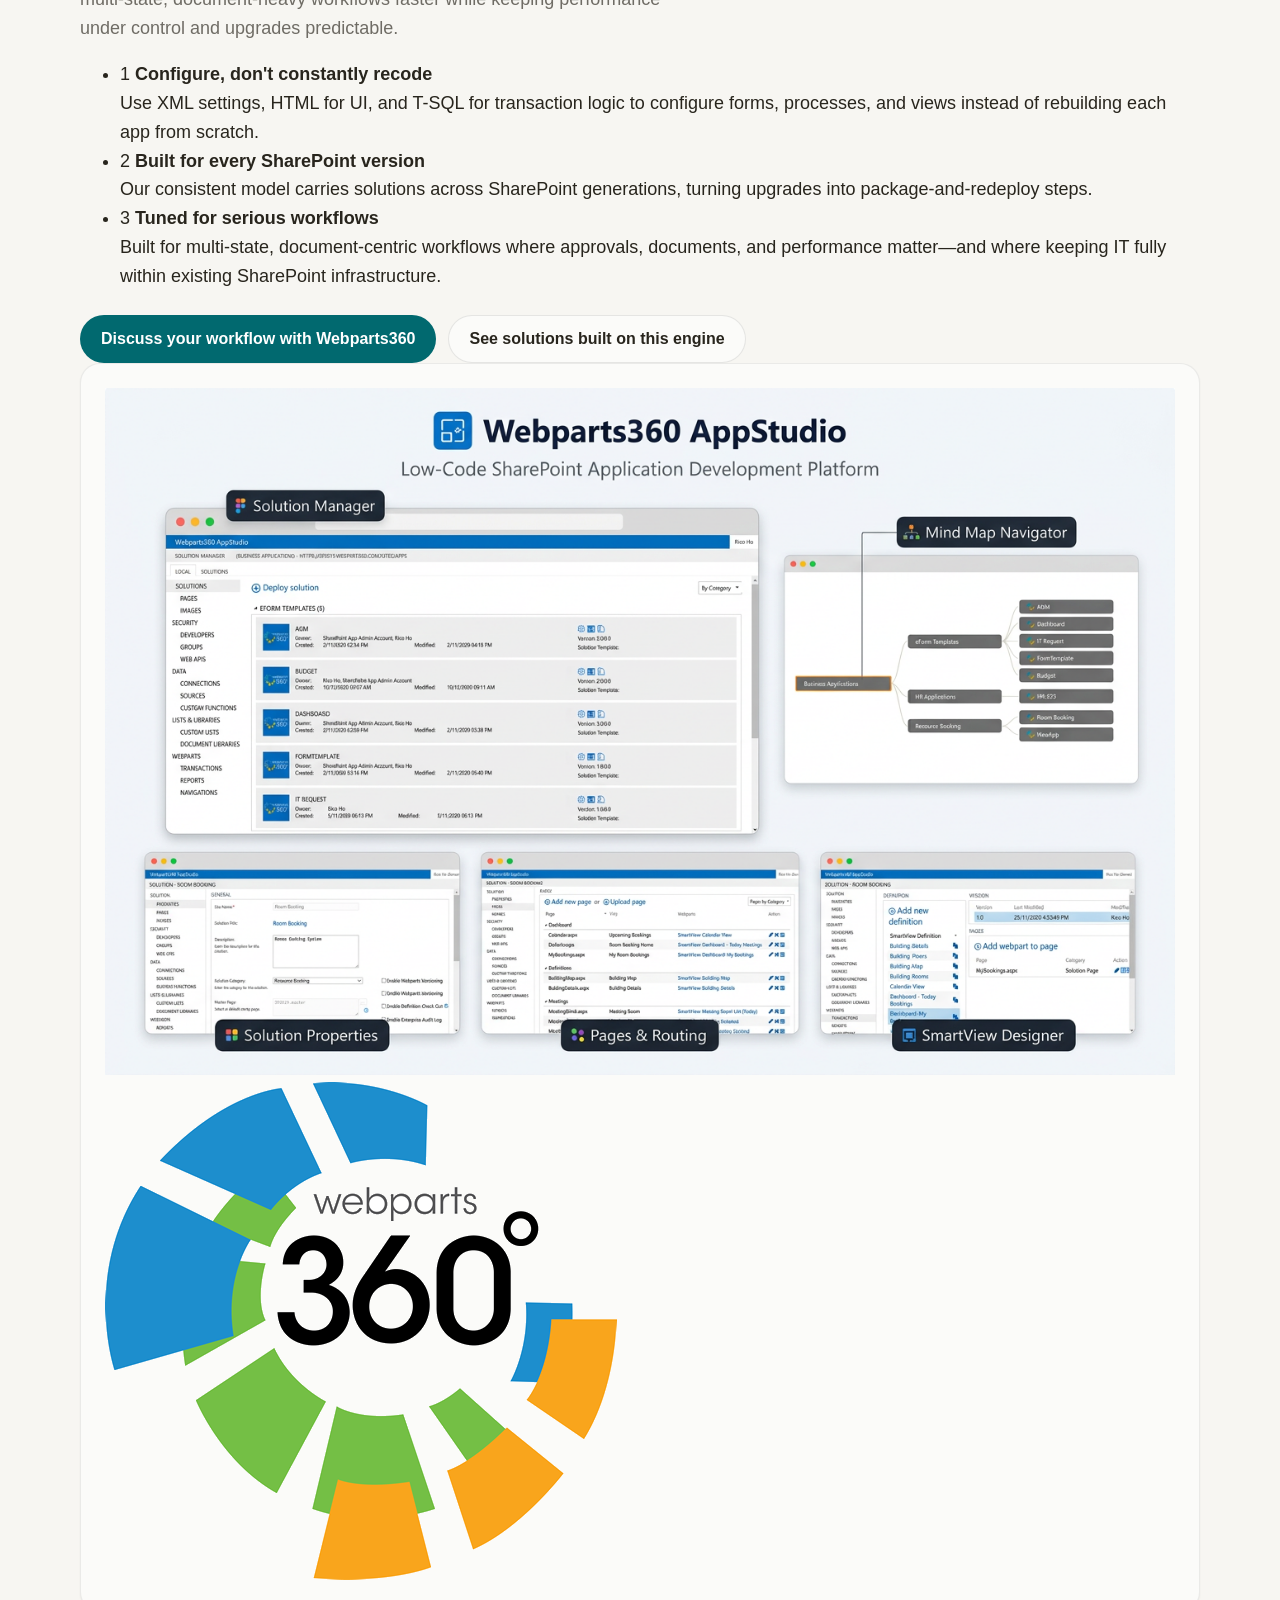
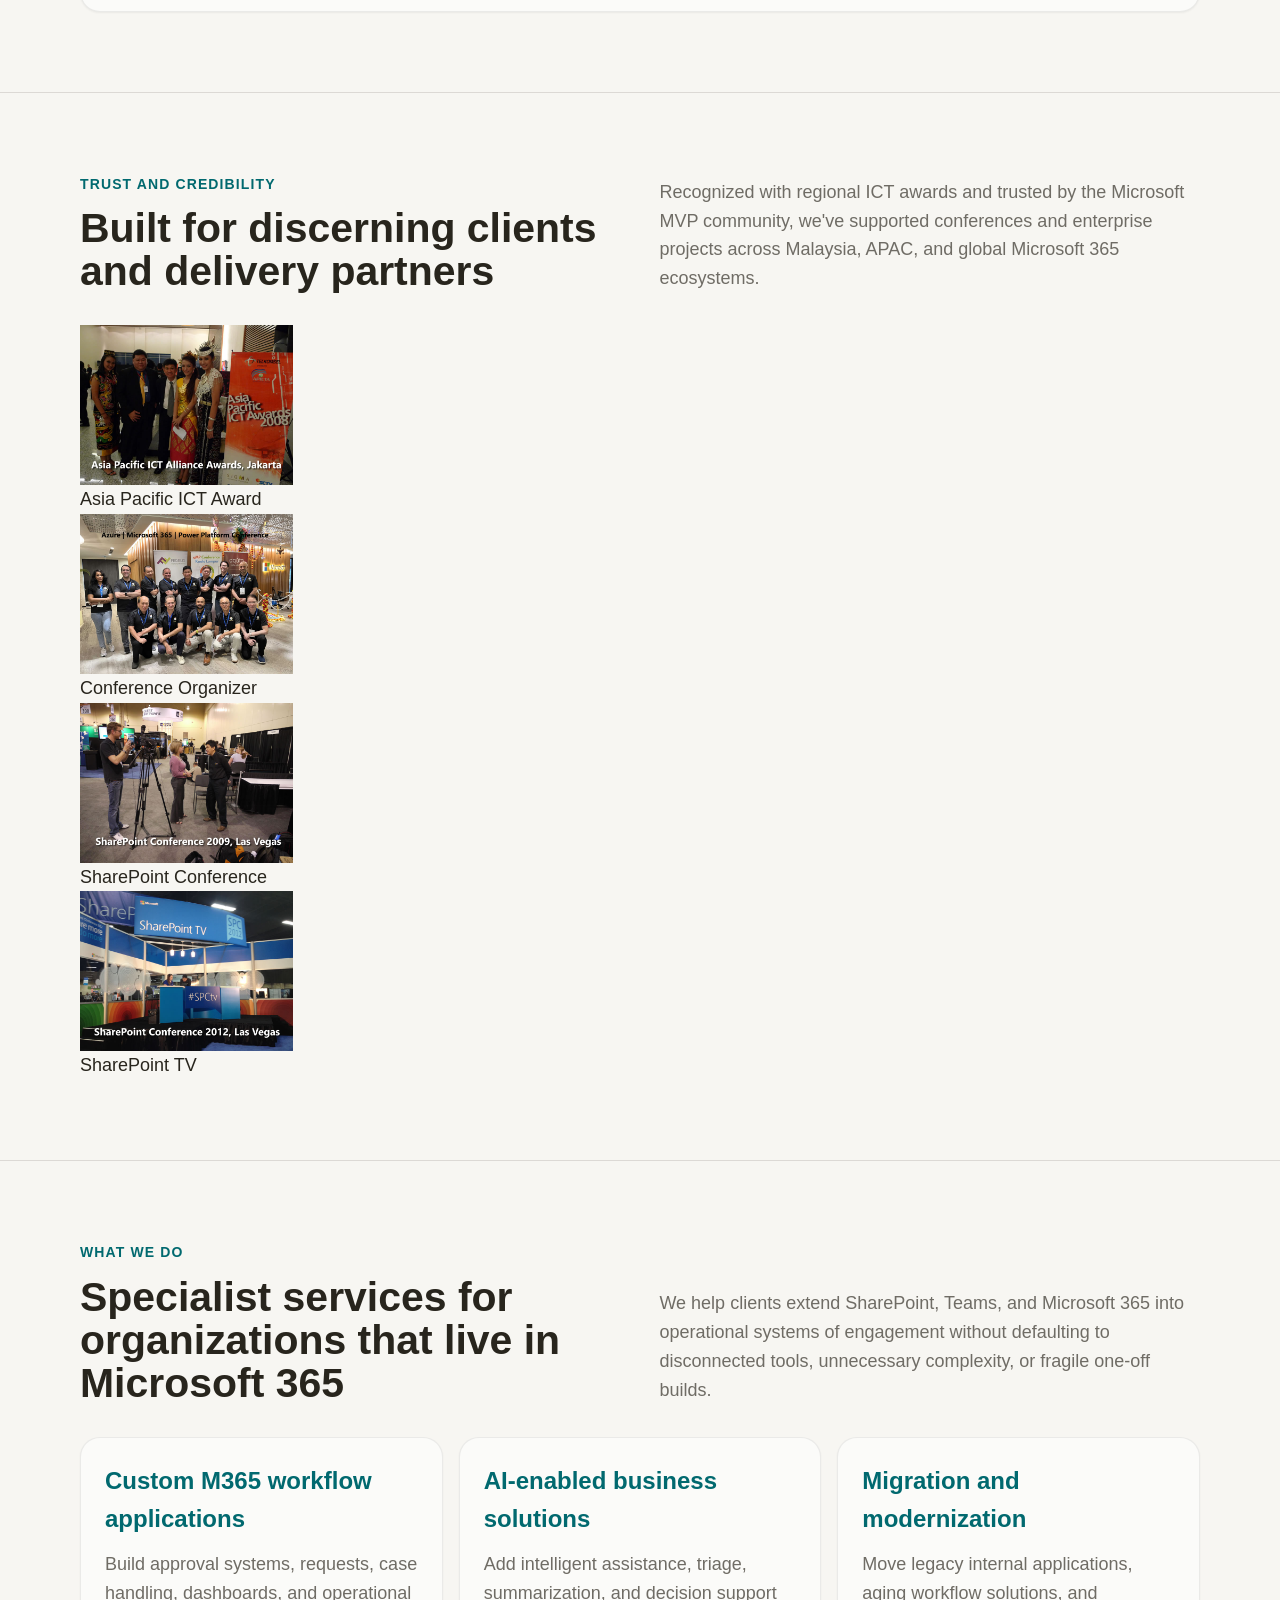
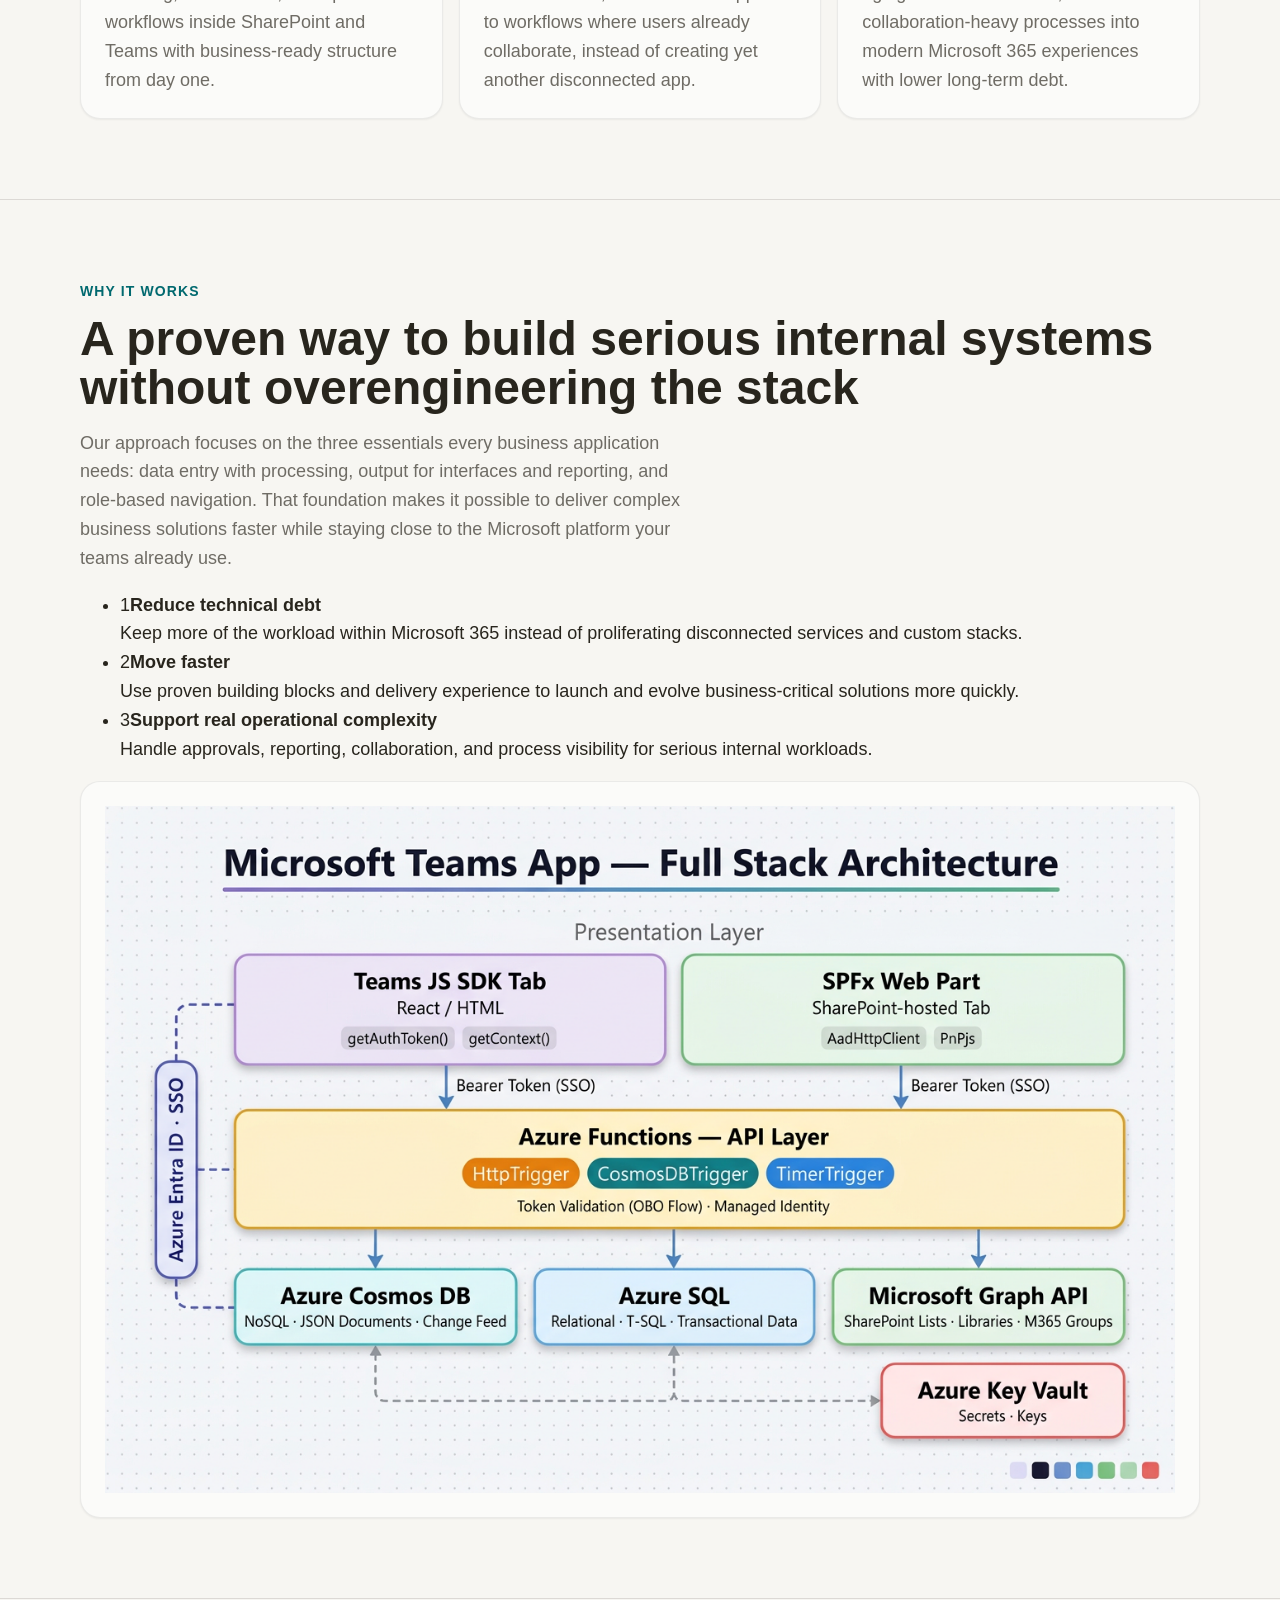
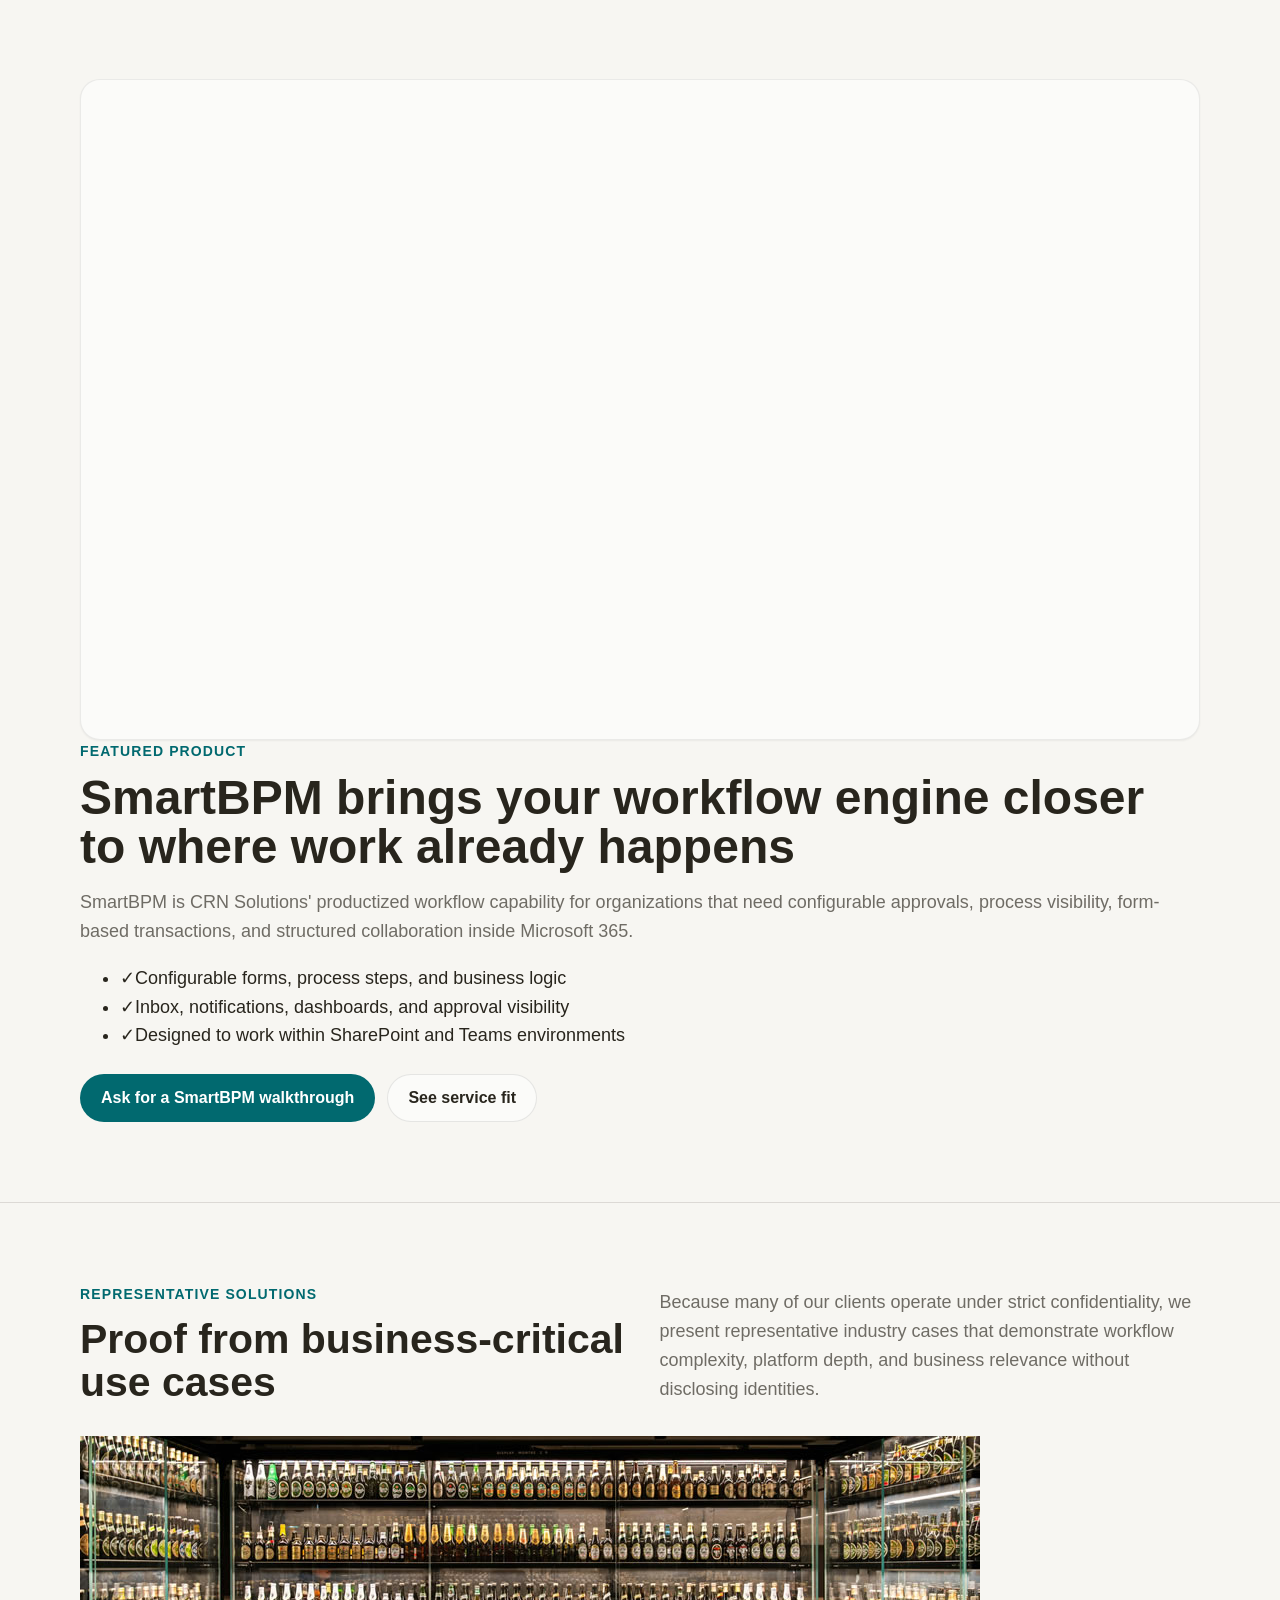
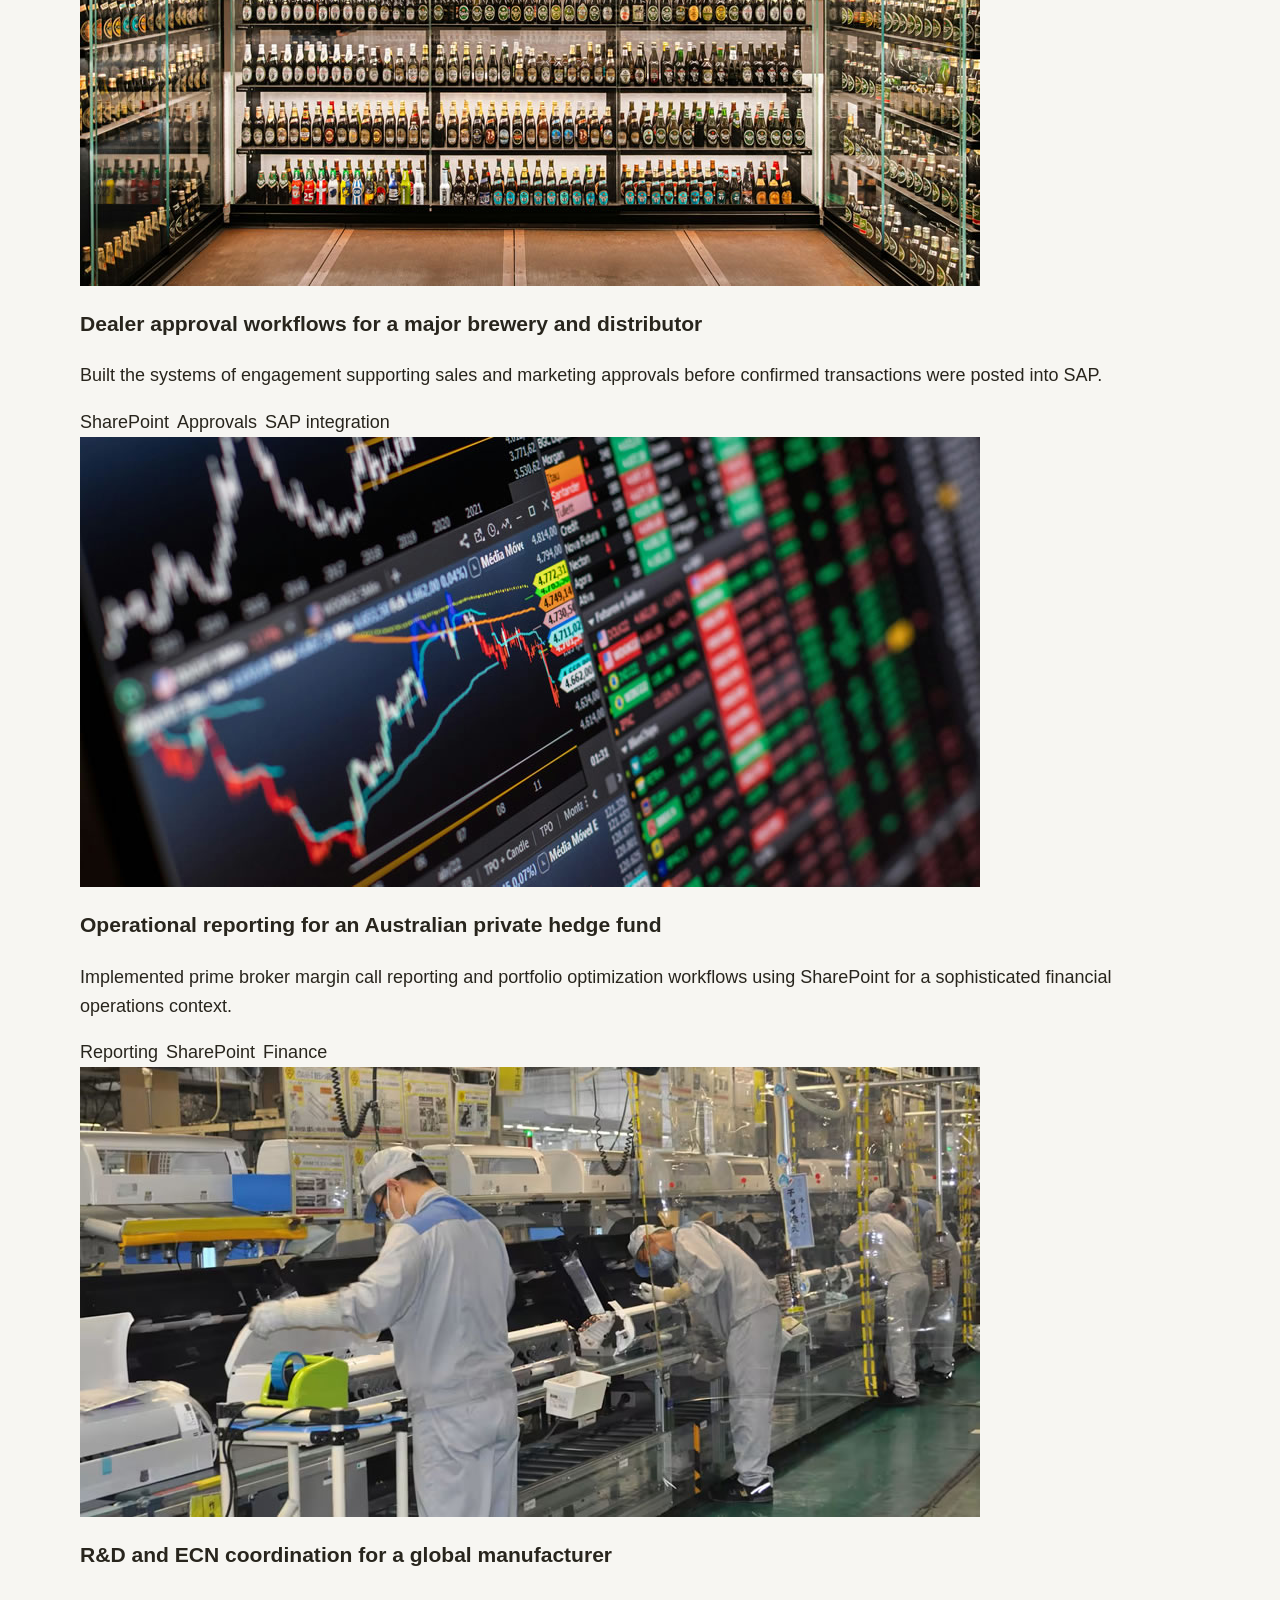
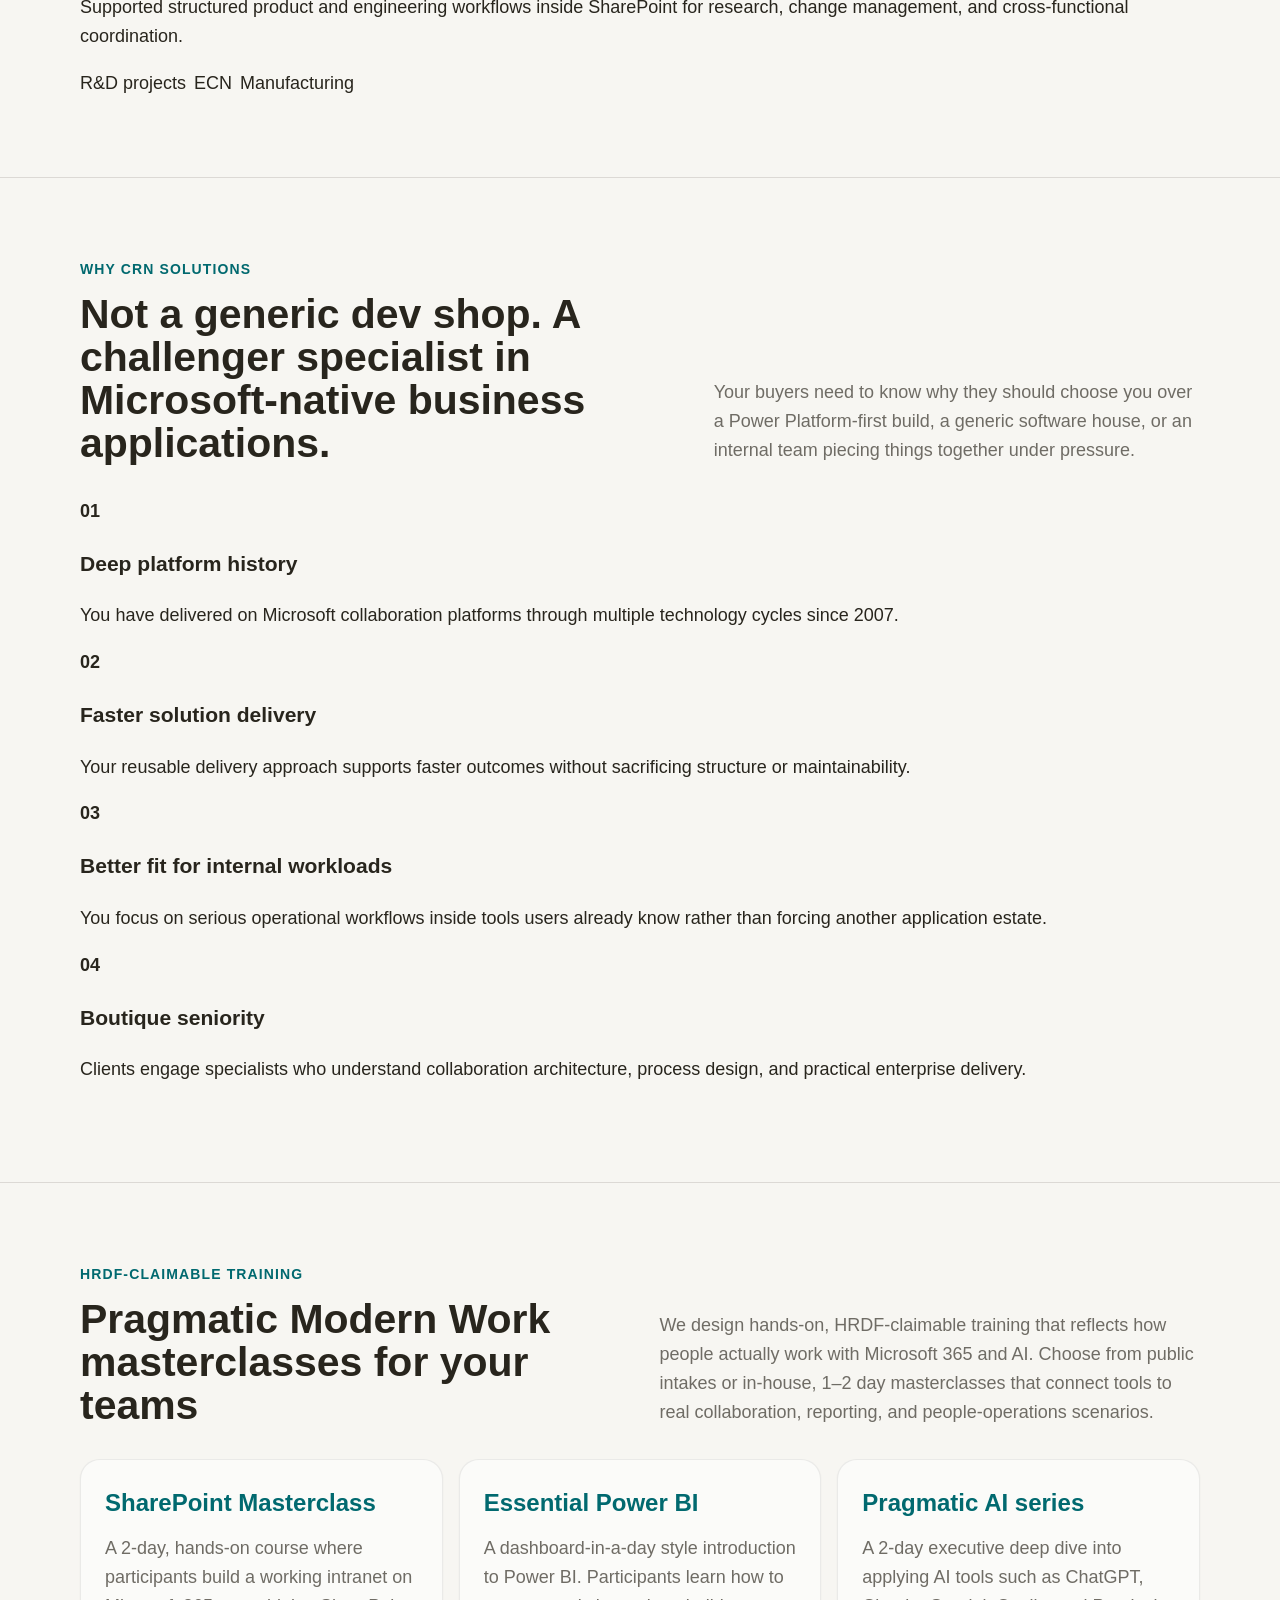
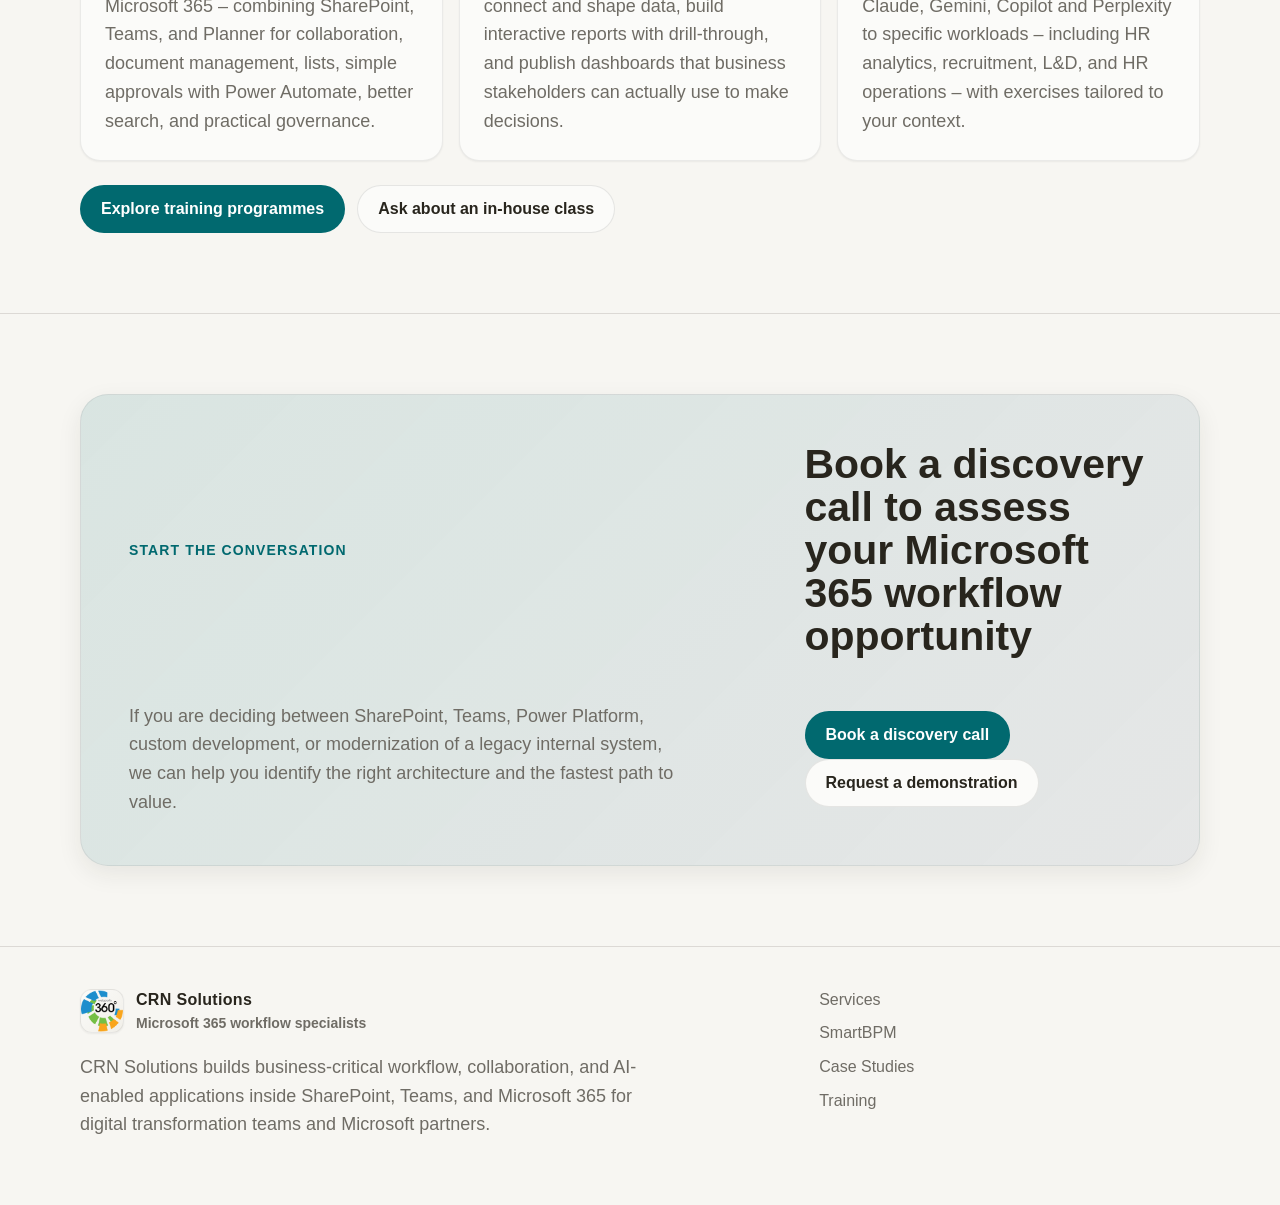
==== commit 94fff414: "New version with separate css" ====
--- a/index.html
+++ b/index.html
@@ -3,10 +3,9 @@
 <head>
   <meta charset="UTF-8" />
   <meta name="viewport" content="width=device-width, initial-scale=1.0" />
-  <title>CRN Solutions | Business-critical workflow apps in Microsoft 365</title>
-  <meta name="description" content="CRN Solutions builds business-critical workflow applications inside Microsoft 365 using SharePoint, Teams, Webparts360, and SmartBPM — plus pragmatic training for your teams." />
-
-  <!-- Google Analytics (optional)
+  <title>CRN Solutions | Microsoft 365 Workflow Specialists</title>
+
+  <!-- Google Analytics -->
   <script async src="https://www.googletagmanager.com/gtag/js?id=G-8Y96KZHQGJ"></script>
   <script>
     window.dataLayer = window.dataLayer || [];
@@ -14,366 +13,428 @@
     gtag('js', new Date());
     gtag('config', 'G-8Y96KZHQGJ');
   </script>
-  -->
-
+
+  <meta name="description" content="CRN Solutions builds business-critical workflow, collaboration, and AI solutions inside SharePoint, Teams, and Microsoft 365." />
   <link rel="preconnect" href="https://api.fontshare.com" />
   <link href="https://api.fontshare.com/v2/css?f[]=general-sans@400,500,600,700&f[]=cabinet-grotesk@500,700,800&display=swap" rel="stylesheet" />
   <link rel="stylesheet" href="css/site.css" />
 </head>
 <body>
-  <script>document.documentElement.classList.add("js");</script>
+  <script>document.documentElement.classList.add('js');</script>
+  <a class="skip-link" href="#main-content">Skip to content</a>
 
   <header class="site-header">
     <div class="container header-row">
-      <a class="brand" href="index.html" aria-label="CRN Solutions home">
+      <a class="brand" href="#top" aria-label="CRN Solutions home">
         <span class="brand-logo-wrap" aria-hidden="true">
-          <img src="images/W360Logo.png" alt="CRN Solutions logo" loading="eager" decoding="async" />
+          <img src="images/W360Logo.png" alt="" loading="eager" decoding="async" />
         </span>
         <span class="brand-text">
           <strong>CRN Solutions</strong>
           <span>Microsoft 365 workflow specialists</span>
         </span>
       </a>
-
       <div class="nav-wrap">
         <nav class="site-nav" id="site-nav" aria-label="Primary navigation">
           <a href="#services">Services</a>
-          <a href="#smartbpm">SmartBPM</a>
-          <a href="#training">Training</a>
+          <a href="#solutions">Solutions</a>
+          <a href="SmartBPM.html">SmartBPM</a>
+          <a href="training.html">Training</a>
+          <a href="#why-crn">Why CRN</a>
           <a href="#contact">Contact</a>
         </nav>
         <div class="header-actions">
           <button class="menu-toggle" type="button" aria-expanded="false" aria-controls="site-nav" aria-label="Open menu">☰</button>
-          <button class="theme-toggle" type="button" data-theme-toggle aria-label="Switch theme"></button>
-          <a class="btn btn-primary" href="#contact">Discovery call</a>
+          <button class="theme-toggle" type="button" data-theme-toggle aria-label="Switch theme">◐</button>
+          <a class="btn btn-primary" href="#contact">Book a discovery call</a>
         </div>
       </div>
     </div>
   </header>
 
-  <main>
-    <!-- Hero -->
-    <section class="hero" data-reveal>
+  <main id="main-content">
+    <section class="hero" id="top" data-reveal>
       <div class="container hero-grid">
         <div>
-          <div class="kicker">Microsoft 365 workflow applications</div>
-          <h1>Business-critical workflow apps built inside Microsoft 365</h1>
-          <p>
-            CRN Solutions helps digital transformation teams and partners deliver SharePoint, Teams, and AI-powered business applications faster, with less technical debt, while driving adoption and consumption across the Microsoft ecosystem their users already trust.
+          <span class="eyebrow">Since 2007 · SharePoint to Teams evolution</span>
+          <h1>Custom business-critical apps, without leaving Microsoft 365</h1>
+          <p>Every day, your teams adapt to how Microsoft 365 and other SaaS tools were designed—not how your organisation actually works. And when you ask for custom apps, IT says it means a new environment and a new security problem. We build inside Microsoft 365, so your workflows follow your rules while security, identity, and compliance stay on Microsoft’s shoulders.
+</p>
+          <div class="hero-actions">
+            <a class="btn btn-primary" href="#contact">Book a discovery call</a>
+            <a class="btn btn-secondary" href="#case-studies">See representative solutions</a>
+          </div>
+          <div class="hero-proof" aria-label="Key proof points">
+            <article class="proof-card" data-reveal style="--reveal-delay: 80ms;">
+              <strong data-count="1000">1,000+</strong>
+              <span>Applications migrated and modernized</span>
+            </article>
+            <article class="proof-card" data-reveal style="--reveal-delay: 160ms;">
+              <strong data-count="3">3X</strong> faster
+              <span>Delivery using configurable webparts</span>
+            </article>
+            <article class="proof-card" data-reveal style="--reveal-delay: 240ms;">
+              <strong data-count="20">20+</strong> years
+              <span>Microsoft platform expertise</span>
+            </article>
+          </div>
+        </div>
+        <div class="hero-visual" data-reveal="clip">
+          <img
+            src="images/heroimg.png"
+            alt="Webparts360 powering business-critical workflows in SharePoint and Teams" loading="eager" decoding="async"
+            class="hero-image"
+          />
+        </div>
+      </div>
+    </section>
+
+    <section id="webparts360" data-reveal>
+      <div class="container split-section">
+        <div>
+          <div class="kicker">The engine behind our solutions</div>
+          <div class="w360-inline" data-reveal style="--reveal-delay: 80ms;"><img src="images/W360Logo.png" alt="Webparts360 logo" loading="lazy" decoding="async" /><span>Powered by the Webparts360 application framework</span></div>
+          <h2 style="font-family: var(--font-display); font-size: clamp(2rem, 4vw, 3rem); line-height: 1.02; margin: 0;">
+            Webparts360: our web IDE for SharePoint Online
+          </h2>
+          <p style="margin-top: var(--space-4); color: var(--color-text-muted); max-width: 62ch;">
+            Webparts360 is the in-house framework that made us famous: a web IDE for SharePoint Online that lets us build business applications from three configurable building blocks—input, process, and output. It helps us deliver multi-state, document-heavy workflows faster while keeping performance under control and upgrades predictable.
           </p>
-          <div class="tag-row">
-            <span class="tag-pill">1,000+ applications migrated and modernized</span>
-            <span class="tag-pill">3× faster delivery using configurable webparts</span>
-            <span class="tag-pill">20+ years Microsoft platform expertise</span>
-          </div>
-          <div class="hero-actions">
-            <a class="btn btn-primary" href="#contact">Talk about your workflow app</a>
-            <a class="btn btn-secondary" href="#services">Explore services</a>
-          </div>
-        </div>
-
-        <!-- Original hero image block from your file -->
-        <div>
-          <!-- keep your exact image markup; example based on typical structure -->
-          <!-- Replace this with the exact <img> block from your original index.html if different -->
-          <img src="images/hero-crn-workflow.png" alt="Visual of business workflow apps in Microsoft 365" loading="lazy" decoding="async" />
-        </div>
-      </div>
-    </section>
-
-    <!-- Built for discerning clients -->
-    <section data-reveal style="background: var(--color-surface-2);">
-      <div class="container two-column">
-        <div>
-          <div class="kicker">Built for discerning clients and delivery partners</div>
-          <h2>Trusted by Microsoft MVPs, conference organisers, and enterprise teams</h2>
-          <p>
-            Recognized with regional ICT awards and trusted by the Microsoft MVP community, we have supported conferences and enterprise projects across Malaysia, APAC, and global Microsoft 365 ecosystems.
-          </p>
-        </div>
-        <div>
-          <!-- keep your existing client / event image here -->
-          <img src="images/mvp-conference-photo.jpg" alt="CRN Solutions speaking at a Microsoft 365 conference" loading="lazy" decoding="async" />
-        </div>
-      </div>
-    </section>
-
-    <!-- Webparts360 -->
-    <section id="webparts360" data-reveal>
+          <ul class="check-list">
+            <li>
+              <span>1</span>
+              <span>
+                <strong>Configure, don't constantly recode</strong><br>
+                Use XML settings, HTML for UI, and T-SQL for transaction logic to configure forms, processes, and views instead of rebuilding each app from scratch.
+              </span>
+            </li>
+            <li>
+              <span>2</span>
+              <span>
+                <strong>Built for every SharePoint version</strong><br>
+                Our consistent model carries solutions across SharePoint generations, turning upgrades into package-and-redeploy steps.
+              </span>
+            </li>
+            <li>
+              <span>3</span>
+              <span>
+                <strong>Tuned for serious workflows</strong><br>
+                Built for multi-state, document-centric workflows where approvals, documents, and performance matter—and where keeping IT fully within existing SharePoint infrastructure.
+              </span>
+            </li>
+          </ul>
+          <div class="hero-actions" style="margin-top: var(--space-6);">
+            <a class="btn btn-primary" href="mailto:support@webparts360.com?subject=Webparts360%20workflow%20inquiry">Discuss your workflow with Webparts360</a>
+            <a class="btn btn-secondary" href="#case-studies">See solutions built on this engine</a>
+          </div>
+        </div>
+
+        <div class="card" data-reveal style="--reveal-delay: 140ms;">
+          <div class="hero-visual" data-reveal="clip">
+            <img
+              src="images/Webparts360-IDE.png"
+              alt="Webparts360 UI"
+              title="Webparts360 AppStudio Designer"
+            />
+            <img class="w360-watermark" src="images/W360Logo.png" alt="" loading="lazy" decoding="async" />
+          </div>
+        </div>
+      </div>
+    </section>
+
+    <section class="partners" data-reveal>
       <div class="container">
         <div class="section-head">
           <div>
-            <div class="kicker">Webparts360</div>
-            <h2>Our web IDE for SharePoint Online</h2>
-          </div>
-          <p>
-            Webparts360 is the in-house framework that made us famous: a web IDE for SharePoint Online that lets us build business applications from three configurable building blocks — input, process, and output. It helps us deliver multi-state, document-heavy workflows faster while keeping performance under control and upgrades predictable.
-          </p>
-        </div>
-
-        <div class="two-column">
-          <div class="list-card">
-            <h3>Why Webparts360</h3>
-            <ul>
-              <li>Configure, don’t constantly recode forms, processes, and views.</li>
-              <li>Carry solutions across SharePoint generations with package‑and‑redeploy upgrades.</li>
-              <li>Keep performance under control for multi‑state, document‑centric workflows.</li>
-            </ul>
-          </div>
-          <div>
-            <!-- original diagram / screenshot -->
-            <img src="images/webparts360-diagram.png" alt="Diagram of Webparts360 building blocks: input, process, output" loading="lazy" decoding="async" />
-          </div>
-        </div>
-      </div>
-    </section>
-
-    <!-- Services overview -->
-    <section id="services" data-reveal style="background: var(--color-surface-2);">
+            <div class="kicker">Trust and credibility</div>
+            <h2>Built for discerning clients and delivery partners</h2>
+          </div>
+          <p>Recognized with regional ICT awards and trusted by the Microsoft MVP community, we've supported conferences and enterprise projects across Malaysia, APAC, and global Microsoft 365 ecosystems.</p>
+        </div>
+        <div class="logo-row">
+          <div class="logo-placeholder">
+            <img
+              src="images/APICTA-Jakarta.jpg"
+              alt="APICTA award recognition"
+              title="Asia Pacific ICT Alliance Award - Best of Applications & Infrastructure Tools"
+              style="max-width: 100%; max-height: 160px; object-fit: contain;"
+            />
+            Asia Pacific ICT Award
+          </div>
+          <div class="logo-placeholder">
+            <img
+              src="images/AMP2023.jpg"
+              alt="AOS, AMS, AMP"
+              title="Organizer of Azure, Microsoft 365, SharePoint conferences in KL since 2018"
+              style="max-width: 100%; max-height: 160px; object-fit: contain;"
+            />
+            Conference Organizer
+          </div>
+          <div class="logo-placeholder">
+            <img
+              src="images/SPC2009.jpg"
+              alt="Exhibition at Anaheim"
+              title="First Malaysia ISV Partner showcase at SPC 2009, Las Vegas"
+              style="max-width: 100%; max-height: 160px; object-fit: contain;"
+            />
+            SharePoint Conference
+          </div>
+          <div class="logo-placeholder">
+            <img
+              src="images/SPC2012-Interview.jpg"
+              alt="Exhibition at Los Angeles"
+              title="SharePoint TV Interview 2012, Las Vegas"
+              style="max-width: 100%; max-height: 160px; object-fit: contain;"
+            />
+            SharePoint TV
+          </div>
+        </div>
+      </div>
+    </section>
+
+    <section id="services" data-reveal>
       <div class="container">
         <div class="section-head">
           <div>
-            <div class="kicker">Specialist services</div>
-            <h2>For organisations that live in Microsoft 365</h2>
-          </div>
-          <p>
-            We help clients extend SharePoint, Teams, and Microsoft 365 into operational systems of engagement without defaulting to disconnected tools, unnecessary complexity, or fragile one‑off builds.
-          </p>
-        </div>
-
+            <div class="kicker">What we do</div>
+            <h2>Specialist services for organizations that live in Microsoft 365</h2>
+          </div>
+          <p>We help clients extend SharePoint, Teams, and Microsoft 365 into operational systems of engagement without defaulting to disconnected tools, unnecessary complexity, or fragile one-off builds.</p>
+        </div>
         <div class="grid-3">
           <article class="card">
             <h3>Custom M365 workflow applications</h3>
-            <p>
-              Build approval systems, requests, case handling, dashboards, and operational workflows inside SharePoint and Teams with business‑ready structure from day one.
-            </p>
-            <img src="images/service-workflow-apps.png" alt="Custom workflow application interface" loading="lazy" decoding="async" />
+            <p>Build approval systems, requests, case handling, dashboards, and operational workflows inside SharePoint and Teams with business-ready structure from day one.</p>
           </article>
           <article class="card">
-            <h3>AI‑enabled business solutions</h3>
-            <p>
-              Add intelligent assistance, triage, summarisation, and decision support to workflows where users already collaborate, instead of creating yet another disconnected app.
-            </p>
-            <img src="images/service-ai-solutions.png" alt="AI assistant integrated with Microsoft 365" loading="lazy" decoding="async" />
+            <h3>AI-enabled business solutions</h3>
+            <p>Add intelligent assistance, triage, summarization, and decision support to workflows where users already collaborate, instead of creating yet another disconnected app.</p>
           </article>
           <article class="card">
-            <h3>Migration and modernisation</h3>
-            <p>
-              Move legacy internal applications and aging workflow solutions into modern Microsoft 365 experiences with lower long‑term debt.
-            </p>
-            <img src="images/service-migration.png" alt="Migration of legacy systems into Microsoft 365" loading="lazy" decoding="async" />
-          </article>
-        </div>
-      </div>
-    </section>
-
-    <!-- A proven way -->
-    <section data-reveal>
-      <div class="container">
-        <div class="section-head">
-          <div>
-            <div class="kicker">A proven way to build serious internal systems</div>
-            <h2>Data entry with processing, output for reporting, and role-based navigation</h2>
-          </div>
-          <p>
-            Our approach focuses on the three essentials every business application needs: data entry with processing, output for interfaces and reporting, and role‑based navigation. That foundation makes it possible to deliver complex business solutions faster while staying close to the Microsoft platform your teams already use.
-          </p>
-        </div>
-
-        <div class="two-column">
-          <div class="list-card">
-            <h3>Outcomes you can expect</h3>
-            <ul>
-              <li>Reduce technical debt by keeping more workload within Microsoft 365.</li>
-              <li>Move faster using proven building blocks and delivery experience.</li>
-              <li>Support real operational complexity and visibility for internal workflows.</li>
-            </ul>
-          </div>
-          <div>
-            <img src="images/architecture-diagram.png" alt="Architecture diagram of CRN Solutions approach inside Microsoft 365" loading="lazy" decoding="async" />
-          </div>
-        </div>
-      </div>
-    </section>
-
-    <!-- SmartBPM -->
-    <section id="smartbpm" data-reveal style="background: var(--color-surface-2);">
-      <div class="container">
-        <div class="section-head">
-          <div>
-            <div class="kicker">SmartBPM</div>
-            <h2>Workflow engine closer to where work already happens</h2>
-          </div>
-          <p>
-            SmartBPM is our productised workflow capability for organisations that need configurable approvals, process visibility, form‑based transactions, and structured collaboration inside Microsoft 365.
-          </p>
-        </div>
-
-        <div class="two-column">
-          <div class="list-card">
-            <h3>What SmartBPM adds</h3>
-            <ul>
-              <li>Configurable forms, process steps, and business logic.</li>
-              <li>Inbox, notifications, dashboards, and approval visibility.</li>
-              <li>Designed to work within SharePoint and Teams environments.</li>
-            </ul>
-          </div>
-          <div>
-            <img src="images/smartbpm-dashboard.png" alt="SmartBPM workflow dashboard inside Microsoft 365" loading="lazy" decoding="async" />
-          </div>
-        </div>
-      </div>
-    </section>
-
-    <!-- Case studies -->
+            <h3>Migration and modernization</h3>
+            <p>Move legacy internal applications, aging workflow solutions, and collaboration-heavy processes into modern Microsoft 365 experiences with lower long-term debt.</p>
+          </article>
+        </div>
+      </div>
+    </section>
+
+    <section id="solutions" data-reveal">
+      <div class="container split-section">
+        <div>
+          <div class="kicker">Why it works</div>
+          <h2 style="font-family: var(--font-display); font-size: clamp(2rem, 4vw, 3rem); line-height: 1.02; margin: 0;">A proven way to build serious internal systems without overengineering the stack</h2>
+          <p style="margin-top: var(--space-4); color: var(--color-text-muted); max-width: 62ch;">Our approach focuses on the three essentials every business application needs: data entry with processing, output for interfaces and reporting, and role-based navigation. That foundation makes it possible to deliver complex business solutions faster while staying close to the Microsoft platform your teams already use.</p>
+          <ul class="check-list">
+            <li><span>1</span><span><strong>Reduce technical debt</strong><br>Keep more of the workload within Microsoft 365 instead of proliferating disconnected services and custom stacks.</span></li>
+            <li><span>2</span><span><strong>Move faster</strong><br>Use proven building blocks and delivery experience to launch and evolve business-critical solutions more quickly.</span></li>
+            <li><span>3</span><span><strong>Support real operational complexity</strong><br>Handle approvals, reporting, collaboration, and process visibility for serious internal workloads.</span></li>
+          </ul>
+        </div>
+        <div class="card" data-reveal style="--reveal-delay: 140ms;">
+          <div class="hero-visual" data-reveal="clip">
+            <img
+              src="images/SmartBPM-Architect.png"
+              alt="Teams Architecture"
+              title="Teams Add-in Solution Architecture"
+            />
+          </div>
+        </div>
+      </div>
+    </section>
+
+    <section id="smartbpm" data-reveal>
+      <div class="container split-section">
+        <div class="card">
+          <iframe
+            src="https://www.youtube.com/embed/upWacfuP4Qs"
+            title="Webparts360 SmartBPM Explainer"
+            frameborder="0"
+            allow="accelerometer; autoplay; clipboard-write; encrypted-media; gyroscope; picture-in-picture"
+            allowfullscreen
+            style="width: 100%; aspect-ratio: 16/9; border-radius: var(--radius-lg);"
+          ></iframe>
+        </div>
+        <div>
+          <div class="kicker">Featured product</div>
+          <h2 style="font-family: var(--font-display); font-size: clamp(2rem, 4vw, 3rem); line-height: 1.02; margin: 0;">SmartBPM brings your workflow engine closer to where work already happens</h2>
+          <p style="margin-top: var(--space-4); color: var(--color-text-muted);">SmartBPM is CRN Solutions' productized workflow capability for organizations that need configurable approvals, process visibility, form-based transactions, and structured collaboration inside Microsoft 365.</p>
+          <ul class="check-list">
+            <li><span>✓</span><span>Configurable forms, process steps, and business logic</span></li>
+            <li><span>✓</span><span>Inbox, notifications, dashboards, and approval visibility</span></li>
+            <li><span>✓</span><span>Designed to work within SharePoint and Teams environments</span></li>
+          </ul>
+          <div class="hero-actions" style="margin-top: var(--space-6);">
+            <a class="btn btn-primary" href="mailto:support@webparts360.com?subject=SmartBPM%20Demo%20Request">Ask for a SmartBPM walkthrough</a>
+            <a class="btn btn-secondary" href="#services">See service fit</a>
+          </div>
+        </div>
+      </div>
+    </section>
+
     <section id="case-studies" data-reveal>
       <div class="container">
         <div class="section-head">
           <div>
-            <div class="kicker">Business‑critical use cases</div>
-            <h2>Representative projects across regulated and complex environments</h2>
-          </div>
-          <p>
-            Because many of our clients operate under strict confidentiality, these are representative industry cases that demonstrate workflow complexity, platform depth, and business relevance without disclosing identities.
-          </p>
-        </div>
-
-        <div class="grid-3">
-          <article class="card">
-            <h3>Dealer approvals for a major brewery</h3>
-            <p>
-              Built systems of engagement supporting sales and marketing approvals before confirmed transactions were posted into SAP.
-            </p>
-            <img src="images/case-brewery.png" alt="Brewery dealer approval workflow" loading="lazy" decoding="async" />
-          </article>
-          <article class="card">
-            <h3>Operational reporting for a private hedge fund</h3>
-            <p>
-              Implemented prime broker margin‑call reporting and portfolio optimisation workflows using SharePoint in a sophisticated financial operations context.
-            </p>
-            <img src="images/case-hedgefund.png" alt="Hedge fund operational reporting dashboard" loading="lazy" decoding="async" />
-          </article>
-          <article class="card">
-            <h3>R&amp;D and ECN coordination for a manufacturer</h3>
-            <p>
-              Supported structured product and engineering workflows inside SharePoint for research, change management, and cross‑functional coordination.
-            </p>
-            <img src="images/case-manufacturer.png" alt="Engineering change management workflow" loading="lazy" decoding="async" />
-          </article>
-        </div>
-      </div>
-    </section>
-
-    <!-- Differentiation -->
-    <section data-reveal style="background: var(--color-surface-2);">
+            <div class="kicker">Representative solutions</div>
+            <h2>Proof from business-critical use cases</h2>
+          </div>
+          <p>Because many of our clients operate under strict confidentiality, we present representative industry cases that demonstrate workflow complexity, platform depth, and business relevance without disclosing identities.</p>
+        </div>
+        <div class="case-grid">
+          <article class="case-card">
+            <div class="case-media">
+              <img
+                src="images/pexels-brewery.jpg"
+                alt="brewery and distributor workflow system"
+                title="Brewery and distributor workflow system"
+              />
+            </div>
+            <div class="case-body">
+              <h3>Dealer approval workflows for a major brewery and distributor</h3>
+              <p>Built the systems of engagement supporting sales and marketing approvals before confirmed transactions were posted into SAP.</p>
+              <div class="tag-row">
+                <span class="tag">SharePoint</span>
+                <span class="tag">Approvals</span>
+                <span class="tag">SAP integration</span>
+              </div>
+            </div>
+          </article>
+          <article class="case-card">
+            <div class="case-media">
+              <img
+                src="images/pexels-hedgefund.jpg"
+                alt="hedge fund reporting and portfolio solution"
+                title="Primebroker Margin Call Reporting"
+              />
+            </div>
+            <div class="case-body">
+              <h3>Operational reporting for an Australian private hedge fund</h3>
+              <p>Implemented prime broker margin call reporting and portfolio optimization workflows using SharePoint for a sophisticated financial operations context.</p>
+              <div class="tag-row">
+                <span class="tag">Reporting</span>
+                <span class="tag">SharePoint</span>
+                <span class="tag">Finance</span>
+              </div>
+            </div>
+          </article>
+          <article class="case-card">
+            <div class="case-media">
+              <img
+                src="images/aircond.jpg"
+                alt="manufacturing R&D and ECN workflow solution"
+                title="manufacturing R&D and ECN workflow solution"
+              />
+            </div>
+            <div class="case-body">
+              <h3>R&amp;D and ECN coordination for a global manufacturer</h3>
+              <p>Supported structured product and engineering workflows inside SharePoint for research, change management, and cross-functional coordination.</p>
+              <div class="tag-row">
+                <span class="tag">R&amp;D projects</span>
+                <span class="tag">ECN</span>
+                <span class="tag">Manufacturing</span>
+              </div>
+            </div>
+          </article>
+        </div>
+      </div>
+    </section>
+
+    <section id="why-crn" data-reveal>
       <div class="container">
         <div class="section-head">
           <div>
-            <div class="kicker">Not a generic dev shop</div>
-            <h2>A challenger specialist in Microsoft‑native business applications</h2>
-          </div>
-          <p>
-            Your buyers need to know why they should choose you over a Power Platform‑first build, a generic software house, or an internal team piecing things together under pressure.
-          </p>
-        </div>
-
-        <div class="grid-3">
-          <article class="card">
+            <div class="kicker">Why CRN Solutions</div>
+            <h2>Not a generic dev shop. A challenger specialist in Microsoft-native business applications.</h2>
+          </div>
+          <p>Your buyers need to know why they should choose you over a Power Platform-first build, a generic software house, or an internal team piecing things together under pressure.</p>
+        </div>
+        <div class="process-grid">
+          <article class="process-step">
+            <strong>01</strong>
             <h3>Deep platform history</h3>
-            <p>
-              Delivering on Microsoft collaboration platforms through multiple technology cycles since 2007.
-            </p>
-          </article>
-          <article class="card">
+            <p>You have delivered on Microsoft collaboration platforms through multiple technology cycles since 2007.</p>
+          </article>
+          <article class="process-step">
+            <strong>02</strong>
             <h3>Faster solution delivery</h3>
-            <p>
-              A reusable delivery approach that supports faster outcomes without sacrificing structure or maintainability.
-            </p>
-          </article>
-          <article class="card">
+            <p>Your reusable delivery approach supports faster outcomes without sacrificing structure or maintainability.</p>
+          </article>
+          <article class="process-step">
+            <strong>03</strong>
             <h3>Better fit for internal workloads</h3>
-            <p>
-              Focus on serious operational workflows inside tools users already know rather than forcing another application estate.
-            </p>
-          </article>
-        </div>
-
-        <div class="card" style="margin-top: var(--space-4);">
-          <h3>Boutique seniority</h3>
-          <p>
-            Clients engage specialists who understand collaboration architecture, process design, and practical enterprise delivery.
-          </p>
-        </div>
-      </div>
-    </section>
-
-    <!-- Training -->
+            <p>You focus on serious operational workflows inside tools users already know rather than forcing another application estate.</p>
+          </article>
+          <article class="process-step">
+            <strong>04</strong>
+            <h3>Boutique seniority</h3>
+            <p>Clients engage specialists who understand collaboration architecture, process design, and practical enterprise delivery.</p>
+          </article>
+        </div>
+      </div>
+    </section>
+
     <section id="training" data-reveal>
       <div class="container">
         <div class="section-head">
           <div>
-            <div class="kicker">Pragmatic Modern Work masterclasses</div>
-            <h2>Hands‑on, HRDF‑claimable training for your teams</h2>
+            <div class="kicker">HRDF-claimable training</div>
+            <h2>Pragmatic Modern Work masterclasses for your teams</h2>
           </div>
           <p>
-            We design training that reflects how people actually work with Microsoft 365 and AI. Choose from public intakes or in‑house 1–2 day masterclasses that connect tools to real collaboration, reporting, and people‑operations scenarios.
+            We design hands-on, HRDF-claimable training that reflects how people actually work with Microsoft 365 and AI.
+            Choose from public intakes or in-house, 1–2 day masterclasses that connect tools to real collaboration,
+            reporting, and people-operations scenarios.
           </p>
         </div>
 
         <div class="grid-3">
-          <article class="card">
-            <h3>SharePoint Masterclass</h3>
-            <p>
-              A 2‑day, hands‑on course where participants build a working intranet on Microsoft 365 using SharePoint, Teams, and Planner, with practical governance and simple approvals.
-            </p>
-            <img src="images/training-sharepoint.png" alt="SharePoint masterclass in session" loading="lazy" decoding="async" />
-            <a class="btn btn-secondary" href="spmc.html">View SharePoint Masterclass</a>
-          </article>
-          <article class="card">
-            <h3>Essential Power BI</h3>
-            <p>
-              A dashboard‑in‑a‑day introduction to Power BI. Participants connect and shape data, build interactive reports with drill‑through, and publish dashboards stakeholders can use to make decisions.
-            </p>
-            <img src="images/training-powerbi.png" alt="Power BI training workshop" loading="lazy" decoding="async" />
-            <a class="btn btn-secondary" href="pbimc.html">View Power BI workshop</a>
-          </article>
-          <article class="card">
-            <h3>Pragmatic AI series</h3>
-            <p>
-              A 2‑day executive deep dive into applying tools such as ChatGPT, Claude, Gemini, Copilot, and Perplexity to workloads including HR analytics, recruitment, L&amp;D, and HR operations.
-            </p>
-            <img src="images/training-ai.png" alt="AI for HR masterclass" loading="lazy" decoding="async" />
-            <a class="btn btn-secondary" href="aimc.html">View AI for HR masterclass</a>
-          </article>
-        </div>
-      </div>
-    </section>
-
-    <!-- Contact -->
-    <section id="contact" data-reveal style="background: var(--color-surface-2);">
+          <a href="spmc.html" class="card-link">
+            <article class="card">
+              <h3>SharePoint Masterclass</h3>
+              <p>
+                A 2-day, hands-on course where participants build a working intranet on Microsoft 365 – combining SharePoint,
+                Teams, and Planner for collaboration, document management, lists, simple approvals with Power Automate,
+                better search, and practical governance.
+              </p>
+            </article>
+          </a>
+          <a href="pbimc.html" class="card-link">
+            <article class="card">
+              <h3>Essential Power BI</h3>
+              <p>
+                A dashboard-in-a-day style introduction to Power BI. Participants learn how to connect and shape data,
+                build interactive reports with drill-through, and publish dashboards that business stakeholders can actually
+                use to make decisions.
+              </p>
+            </article>
+          </a>
+          <a href="aimc.html" class="card-link">
+            <article class="card">
+              <h3>Pragmatic AI series</h3>
+              <p>
+                A 2-day executive deep dive into applying AI tools such as ChatGPT, Claude, Gemini, Copilot and Perplexity to
+                specific workloads – including HR analytics, recruitment, L&amp;D, and HR operations – with exercises tailored to your context.
+              </p>
+            </article>
+          </a>
+        </div>
+
+        <div class="hero-actions" style="margin-top: var(--space-6);">
+          <a class="btn btn-primary" href="training.html">Explore training programmes</a>
+          <a class="btn btn-secondary" href="mailto:support@webparts360.com?subject=Inquire%20for%20in-house%20class">Ask about an in-house class</a>
+        </div>
+      </div>
+    </section>
+
+    <section id="contact" data-reveal>
       <div class="container">
         <div class="cta-panel">
-          <div>
-            <div class="kicker">Next steps</div>
-            <h2>Book a discovery call to assess your Microsoft 365 workflow opportunity</h2>
-            <p>
-              If you are deciding between SharePoint, Teams, Power Platform, custom development, or modernisation of a legacy internal system, we can help you identify the right architecture and the fastest path to value.
-            </p>
-          </div>
-          <div class="cta-inner-card">
-            <ul>
-              <li>Discuss your current SharePoint and Teams landscape.</li>
-              <li>Map candidate workflows for Webparts360 or SmartBPM.</li>
-              <li>Align on a pragmatic training or enablement plan.</li>
-            </ul>
-            <div class="hero-actions">
-              <a class="btn btn-primary" href="mailto:info@webparts360.com?subject=Discovery%20call%20about%20Microsoft%20365%20workflow%20apps">
-                Email to request a call
-              </a>
-              <a class="btn btn-secondary" href="training.html">
-                View training options
-              </a>
-            </div>
+          <div class="kicker">Start the conversation</div>
+          <h2>Book a discovery call to assess your Microsoft 365 workflow opportunity</h2>
+          <p>If you are deciding between SharePoint, Teams, Power Platform, custom development, or modernization of a legacy internal system, we can help you identify the right architecture and the fastest path to value.</p>
+          <div class="cta-actions">
+            <a class="btn btn-primary" href="mailto:support@webparts360.com?subject=Book%20a%20discovery%20call">Book a discovery call</a>
+            <a class="btn btn-secondary" href="mailto:support@webparts360.com?subject=Request%20for%20demonstration">Request a demonstration</a>
           </div>
         </div>
       </div>
@@ -385,22 +446,20 @@
       <div>
         <div class="brand" style="margin-bottom: var(--space-4);">
           <span class="brand-logo-wrap" aria-hidden="true">
-            <img src="images/W360Logo.png" alt="CRN Solutions logo" loading="lazy" decoding="async" />
+            <img src="images/W360Logo.png" alt="" loading="lazy" decoding="async" />
           </span>
           <span class="brand-text">
             <strong>CRN Solutions</strong>
             <span>Microsoft 365 workflow specialists</span>
           </span>
         </div>
-        <p class="footer-note">
-          CRN Solutions builds workflow, collaboration, reporting, and AI‑enabled applications inside SharePoint, Teams, and Microsoft 365 — and equips your teams with pragmatic training to adopt them.
-        </p>
+        <p class="footer-note">CRN Solutions builds business-critical workflow, collaboration, and AI-enabled applications inside SharePoint, Teams, and Microsoft 365 for digital transformation teams and Microsoft partners.</p>
       </div>
       <div class="footer-links">
         <a href="#services">Services</a>
         <a href="#smartbpm">SmartBPM</a>
+        <a href="#case-studies">Case Studies</a>
         <a href="#training">Training</a>
-        <a href="#contact">Discovery call</a>
       </div>
     </div>
   </footer>
@@ -458,6 +517,31 @@
         if(observer){ observer.observe(el); } else { el.classList.add('is-visible'); }
       });
 
+      const counters = document.querySelectorAll('[data-count]');
+      const counterObserver = 'IntersectionObserver' in window ? new IntersectionObserver(function(entries){
+        entries.forEach(function(entry){
+          if(!entry.isIntersecting) return;
+          const el = entry.target;
+          const target = Number(el.getAttribute('data-count'));
+          const suffix = el.textContent.includes('+') ? '+' : (el.textContent.includes('X') ? 'X' : '');
+          const duration = 1100;
+          const start = performance.now();
+          function tick(now){
+            const progress = Math.min((now - start) / duration, 1);
+            const eased = 1 - Math.pow(1 - progress, 3);
+            const value = Math.round(target * eased);
+            el.textContent = value.toLocaleString() + suffix;
+            if(progress < 1){ requestAnimationFrame(tick); }
+          }
+          requestAnimationFrame(tick);
+          counterObserver.unobserve(el);
+        });
+      }, { threshold: 0.5 }) : null;
+
+      counters.forEach(function(el){
+        if(counterObserver){ counterObserver.observe(el); }
+      });
+
       function syncHeader(){
         if(!siteHeader) return;
         siteHeader.classList.toggle('is-scrolled', window.scrollY > 10);
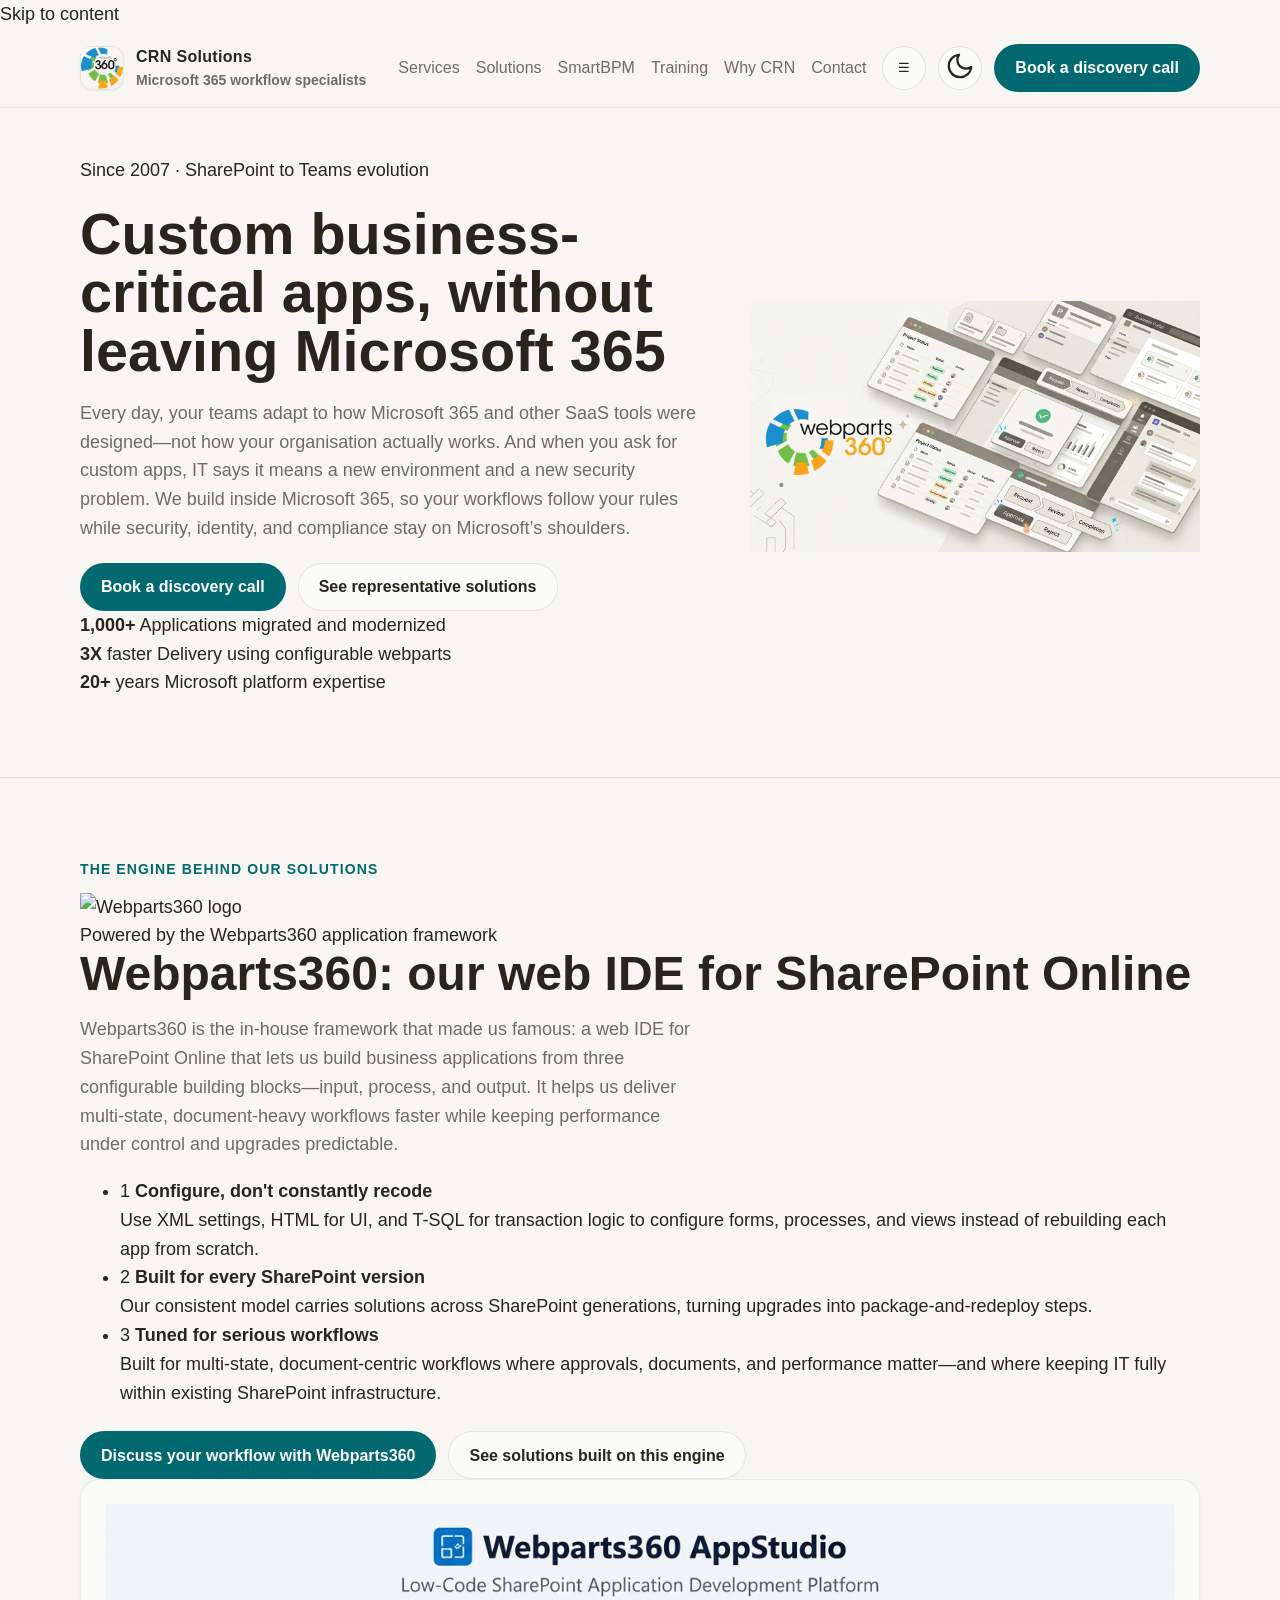
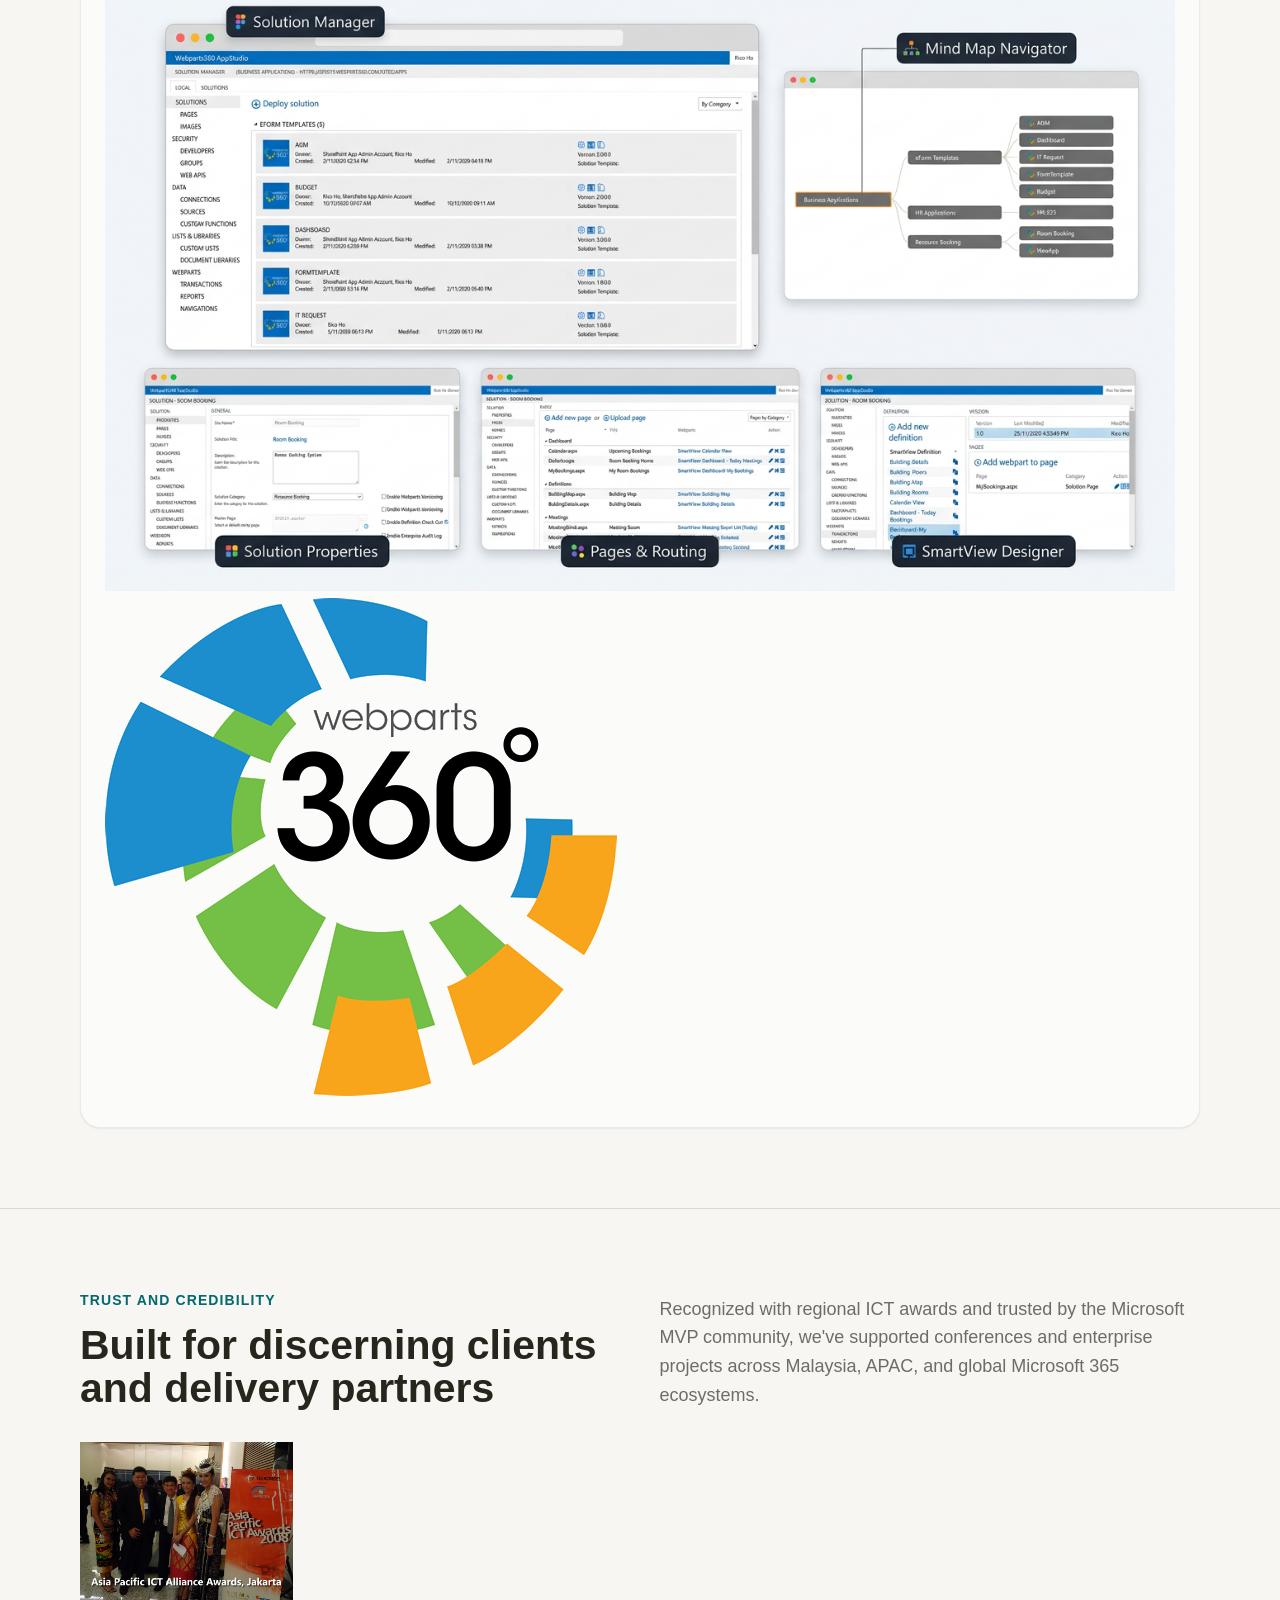
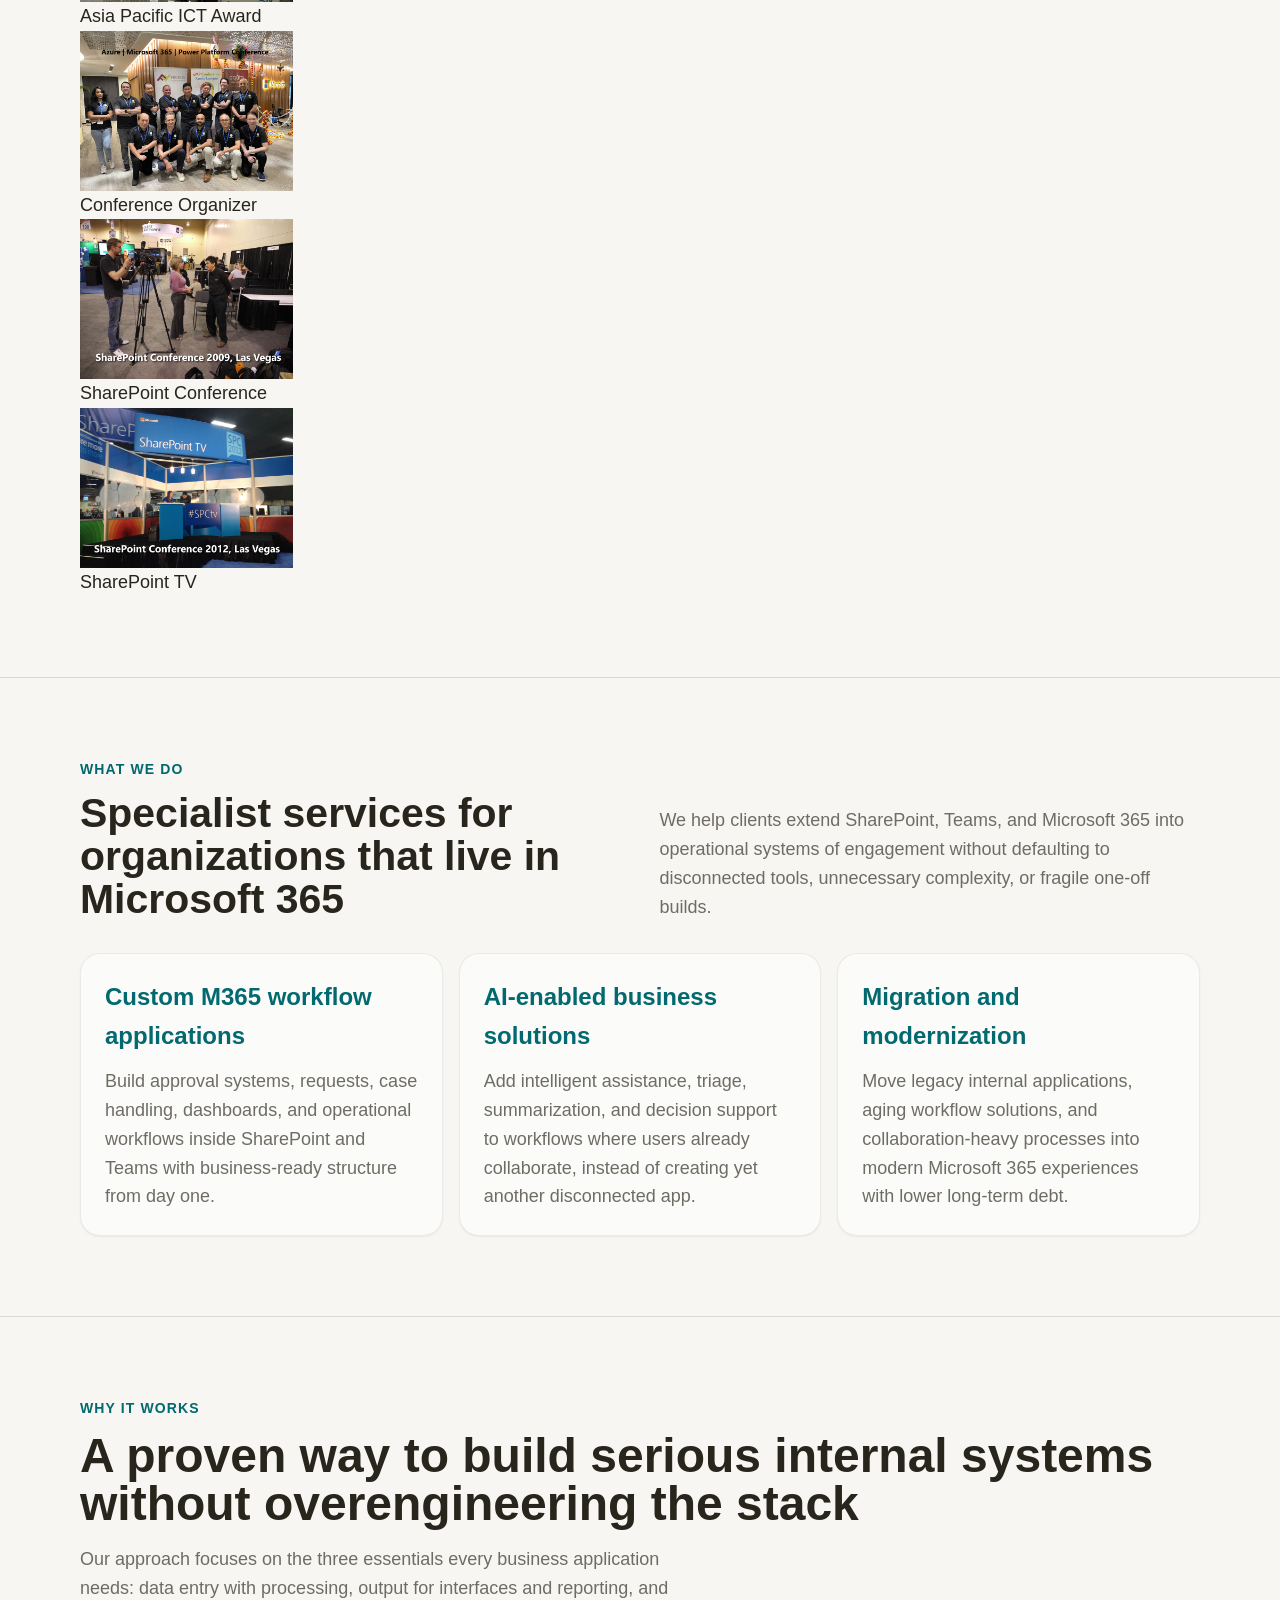
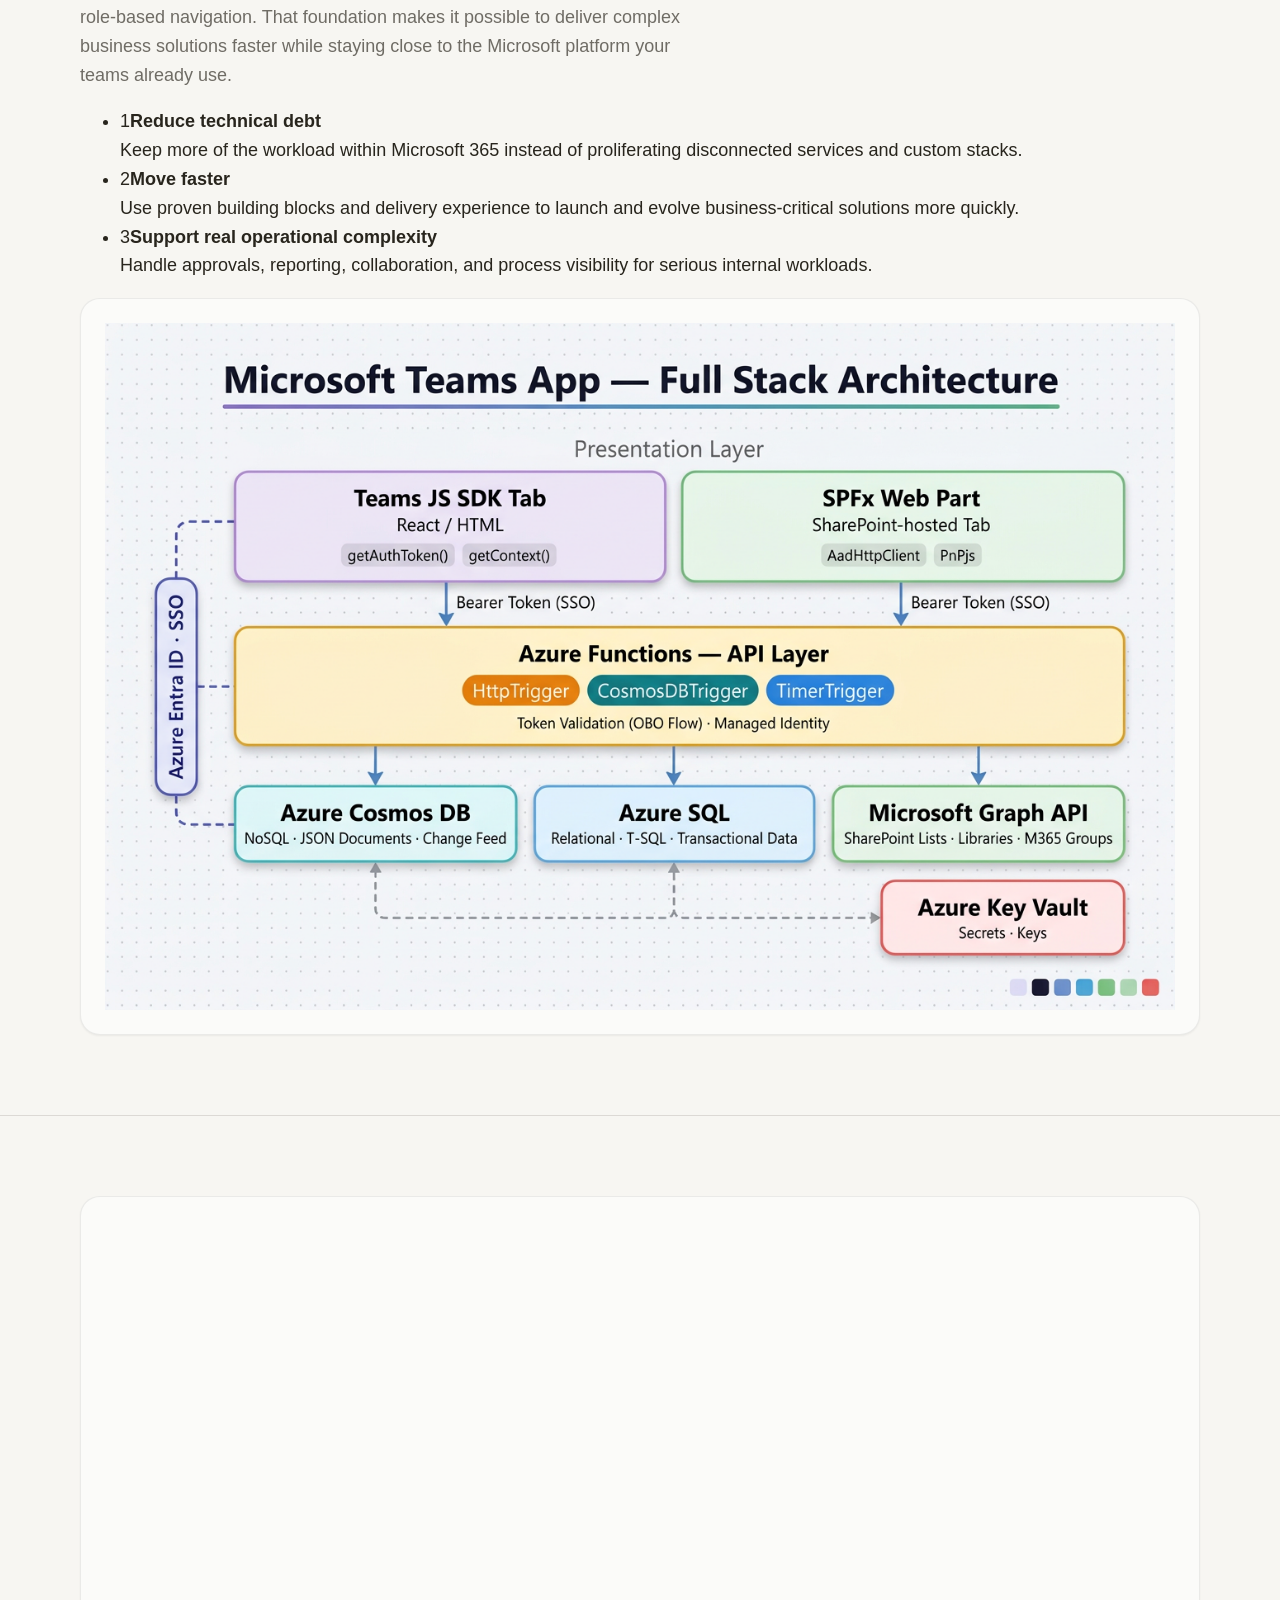
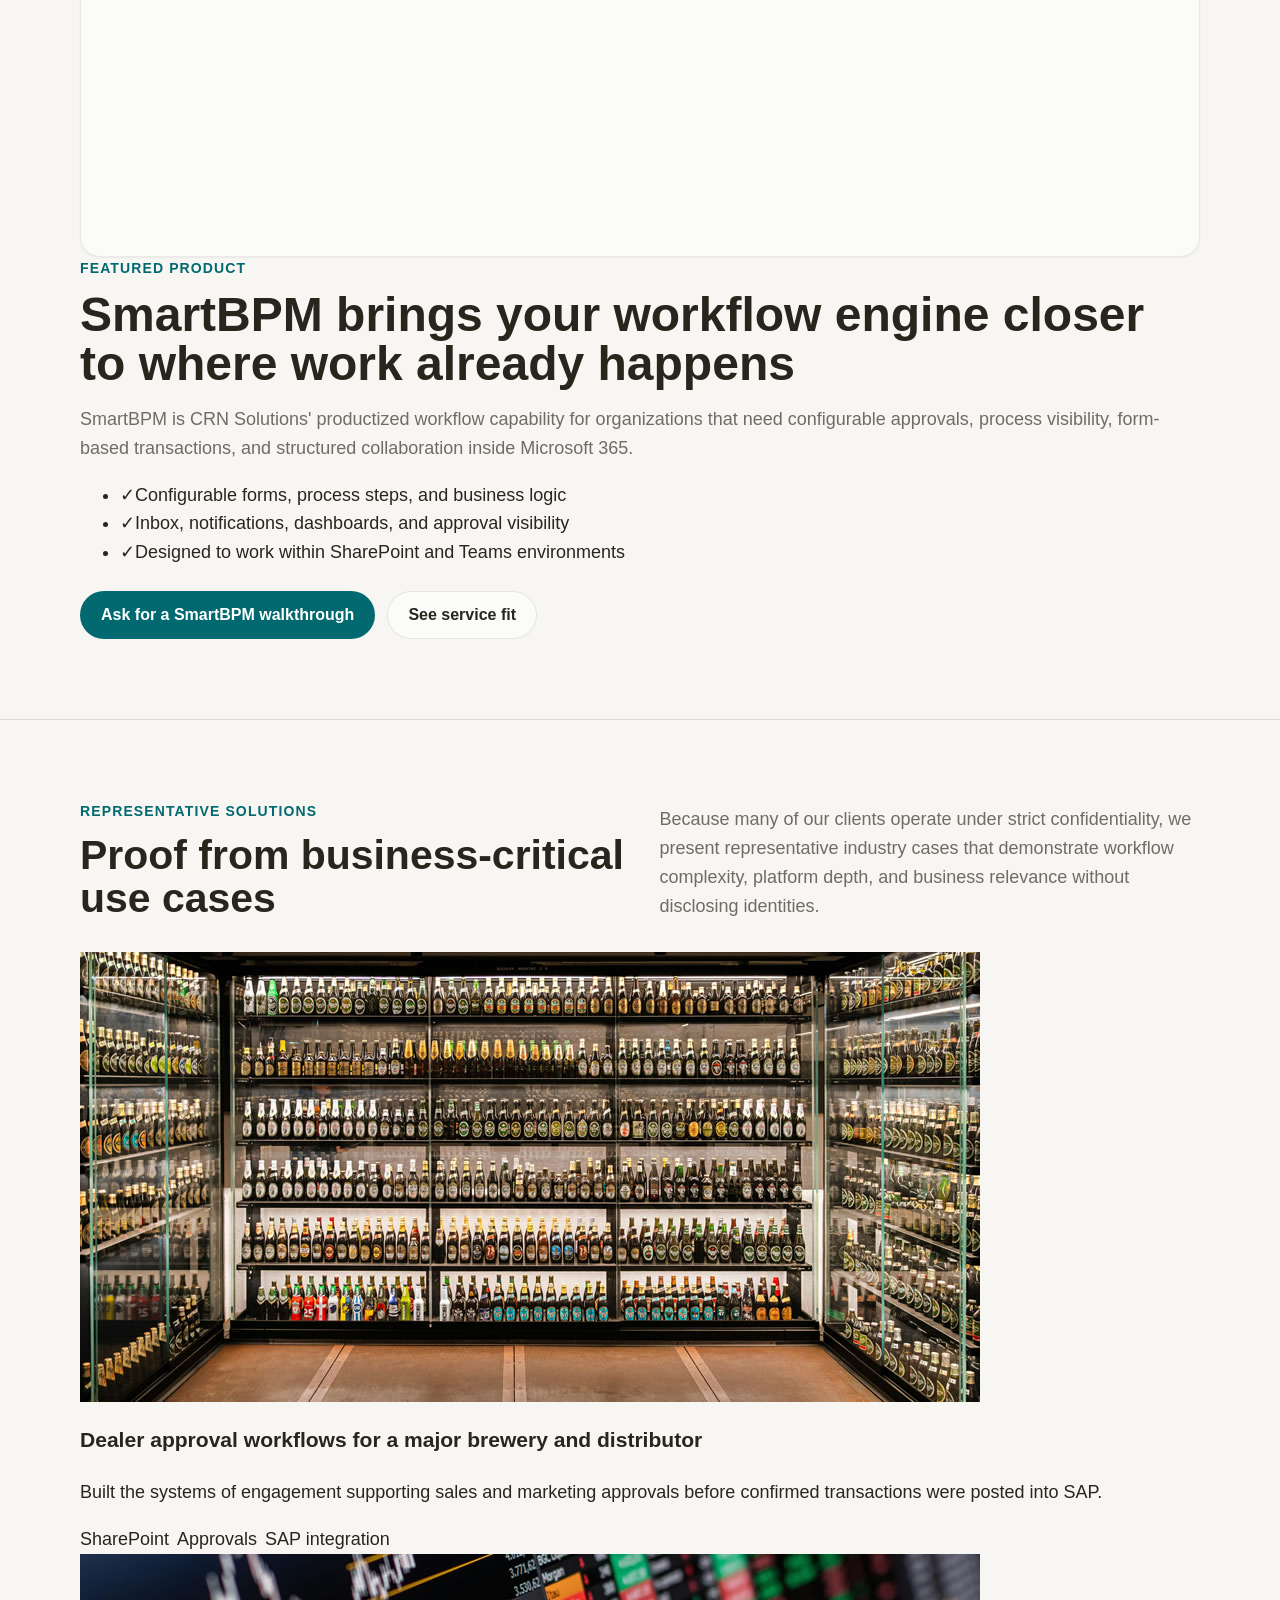
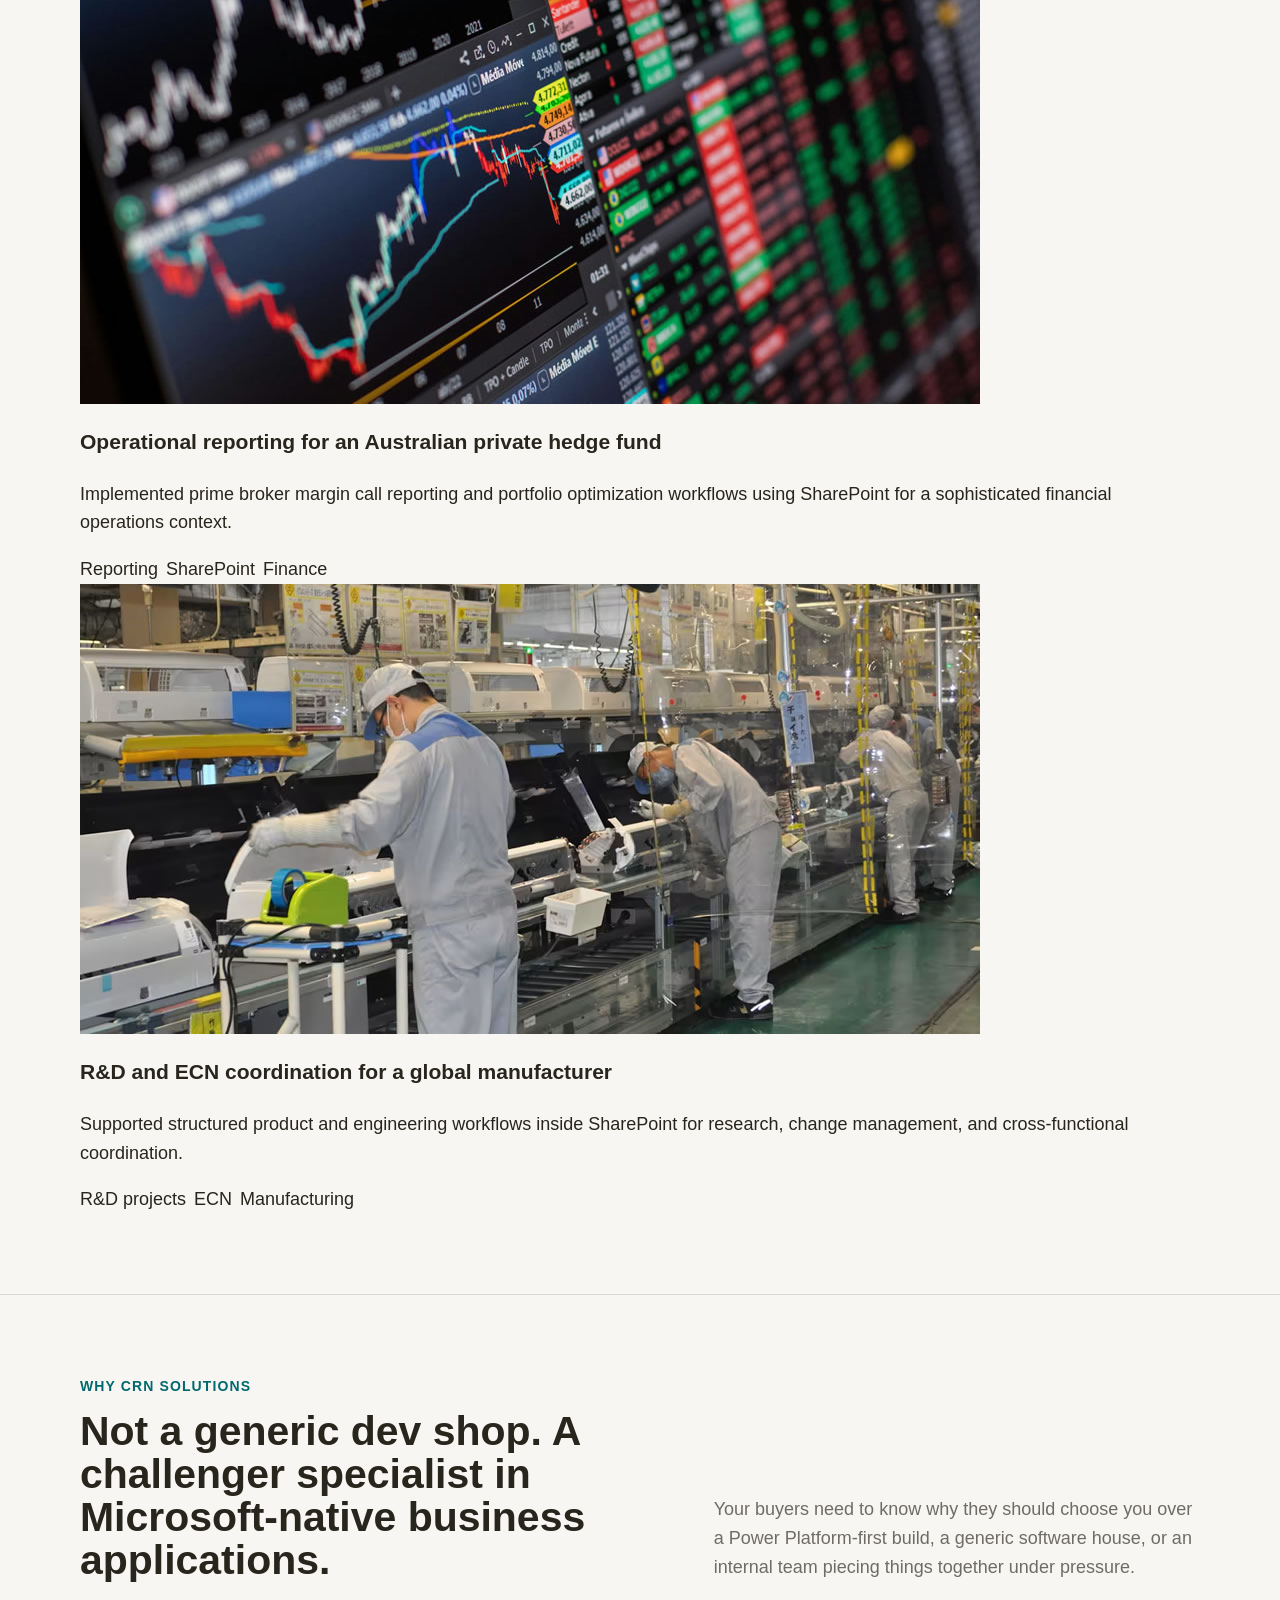
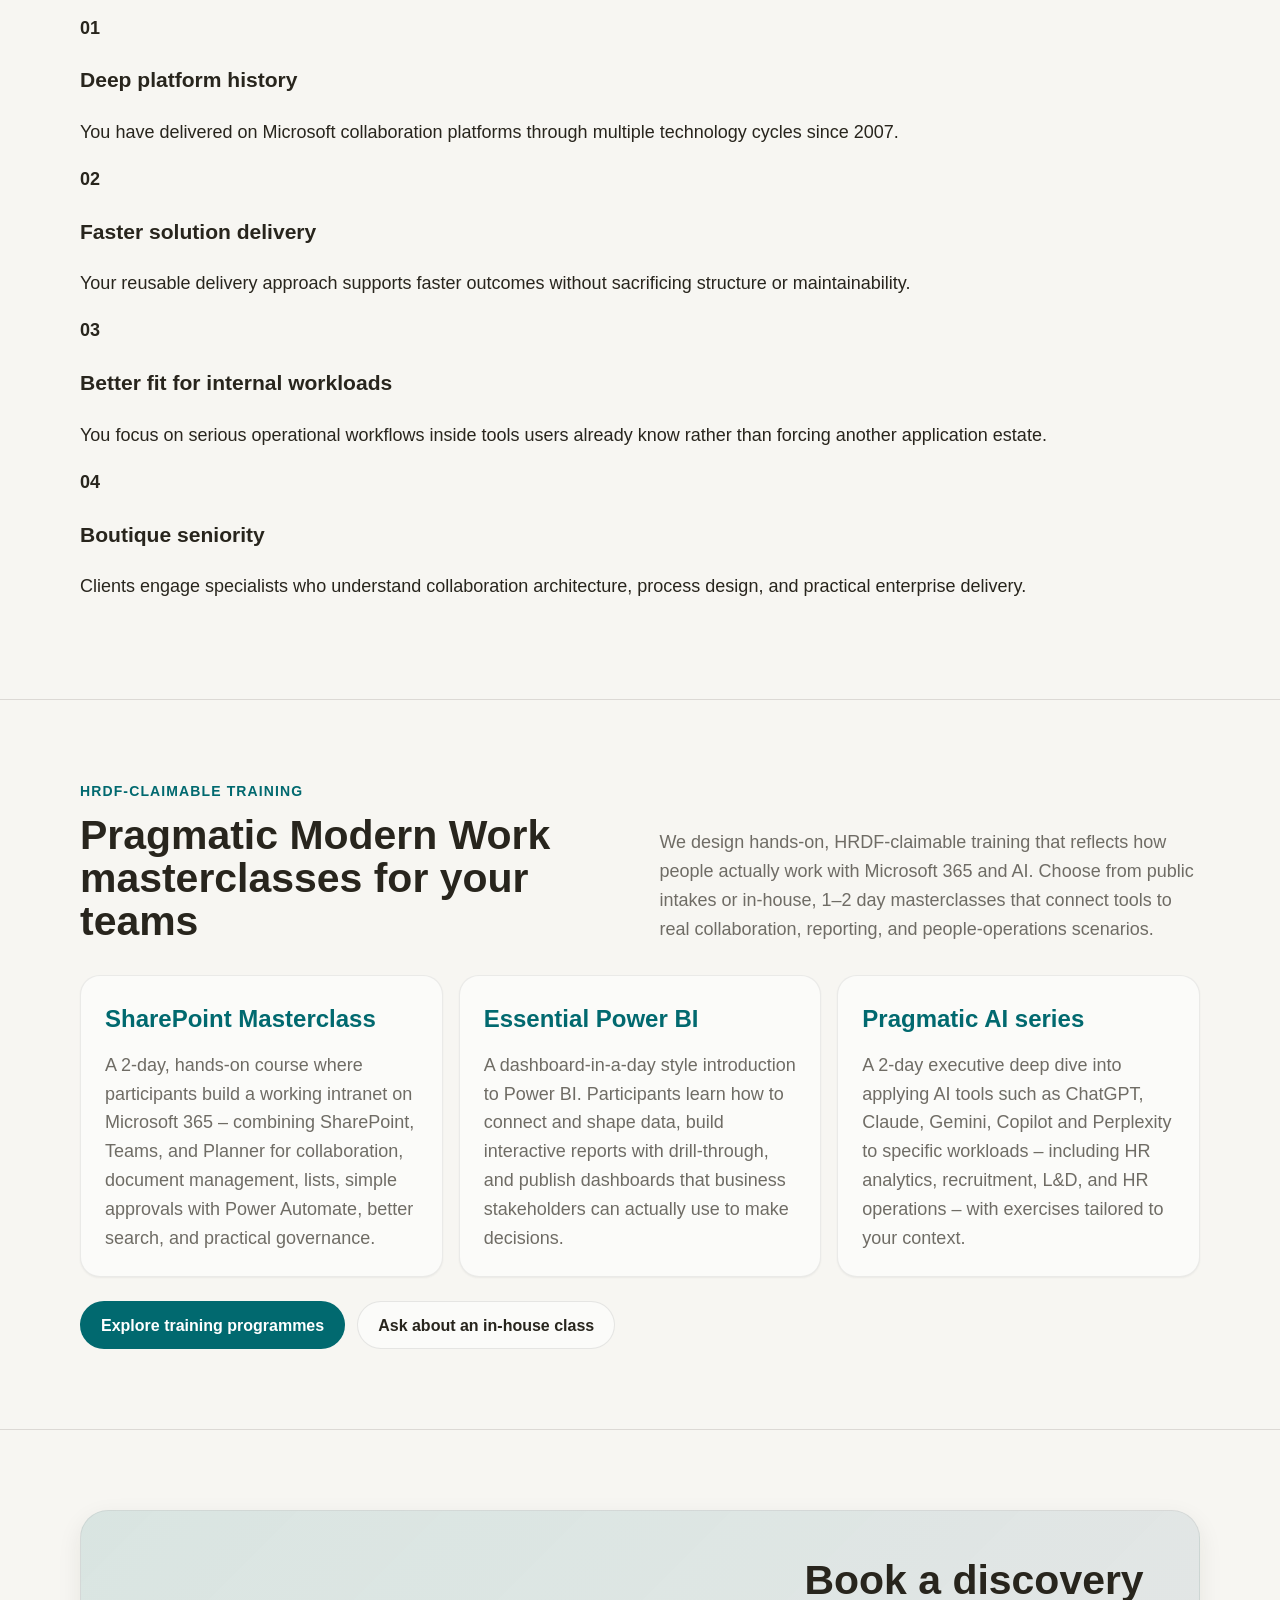
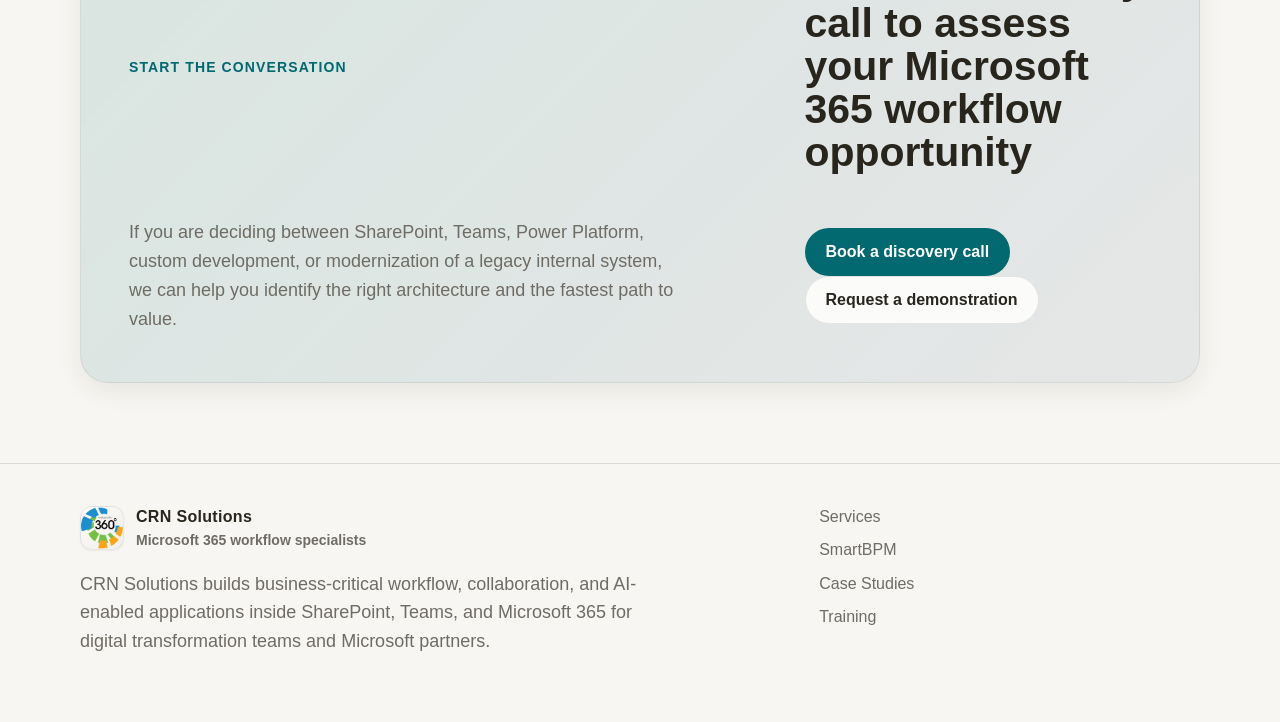
==== commit ed1fcf2b: "Change logo image format from PNG to SVG" ====
--- a/index.html
+++ b/index.html
@@ -93,7 +93,7 @@
       <div class="container split-section">
         <div>
           <div class="kicker">The engine behind our solutions</div>
-          <div class="w360-inline" data-reveal style="--reveal-delay: 80ms;"><img src="images/W360Logo.png" alt="Webparts360 logo" loading="lazy" decoding="async" /><span>Powered by the Webparts360 application framework</span></div>
+          <div class="w360-inline" data-reveal style="--reveal-delay: 80ms;"><img src="images/W360Logo.svg" alt="Webparts360 logo" loading="lazy" decoding="async" /><span>Powered by the Webparts360 application framework</span></div>
           <h2 style="font-family: var(--font-display); font-size: clamp(2rem, 4vw, 3rem); line-height: 1.02; margin: 0;">
             Webparts360: our web IDE for SharePoint Online
           </h2>
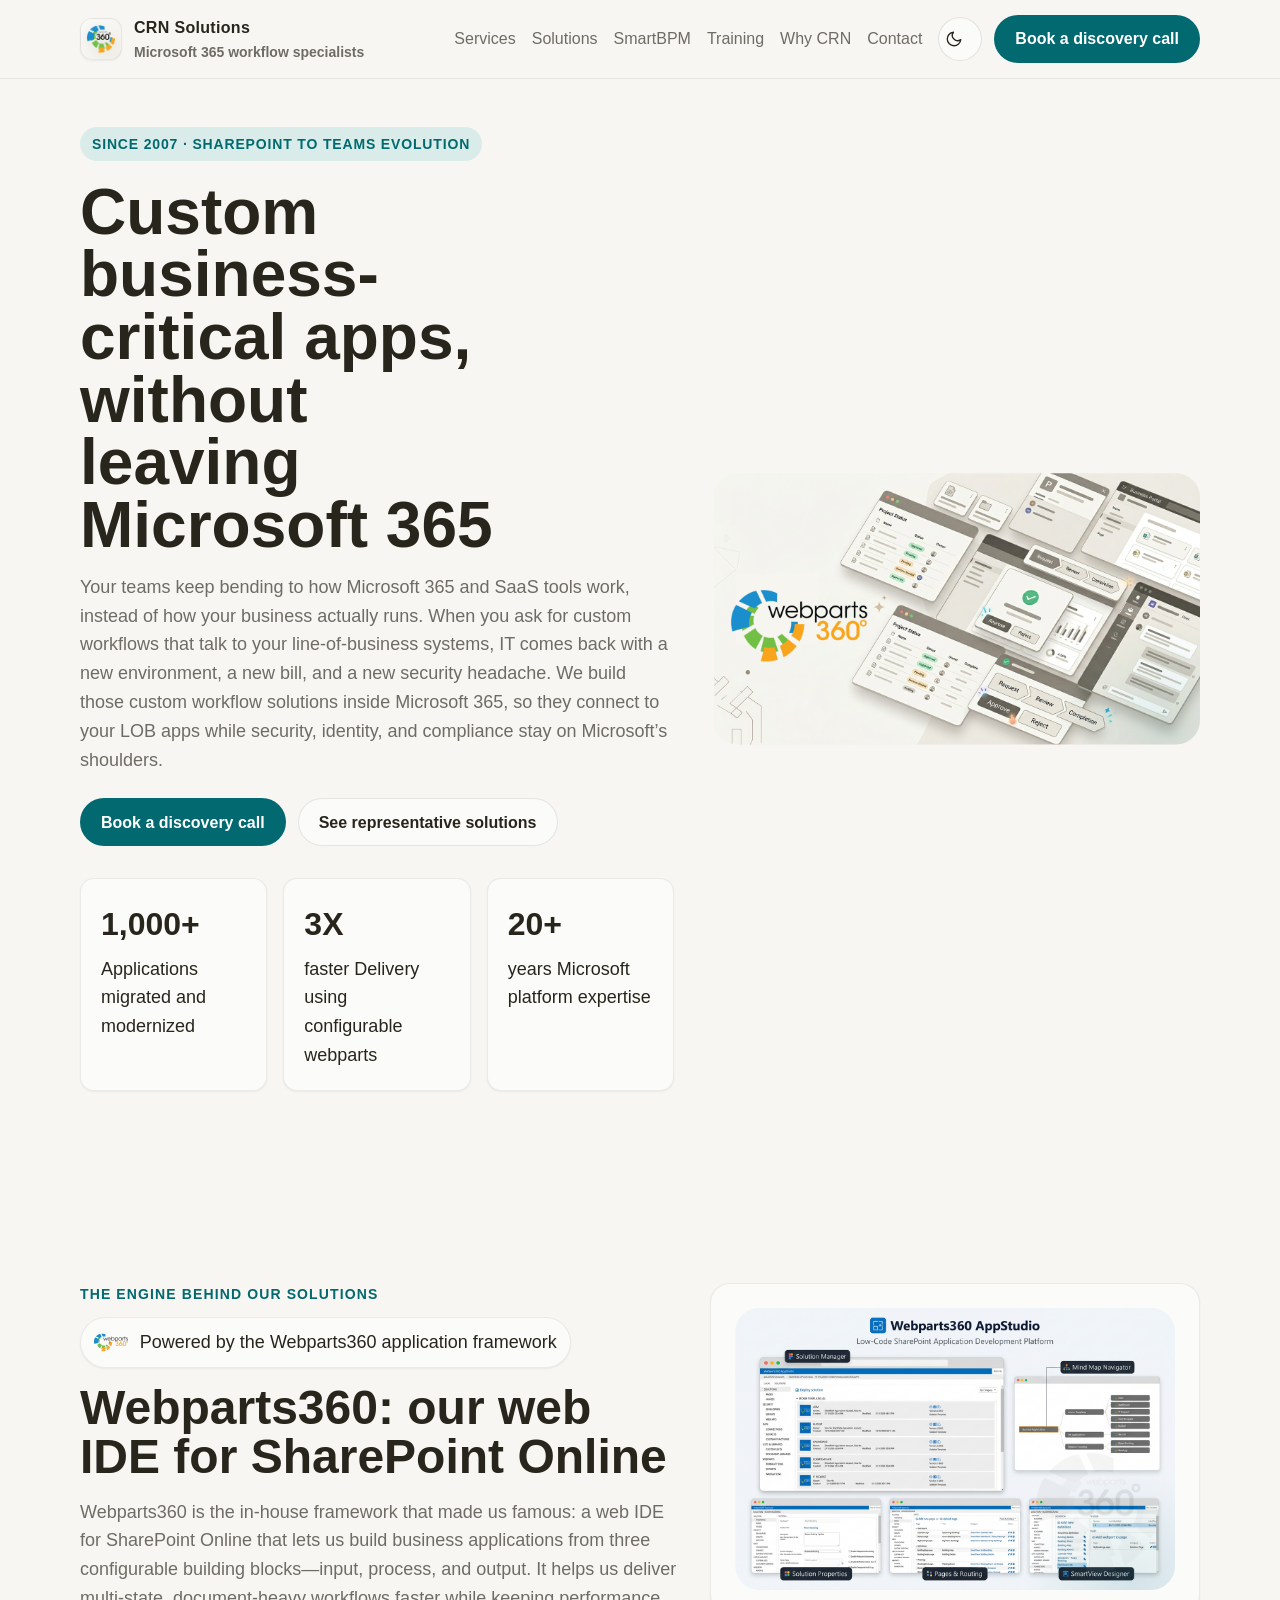
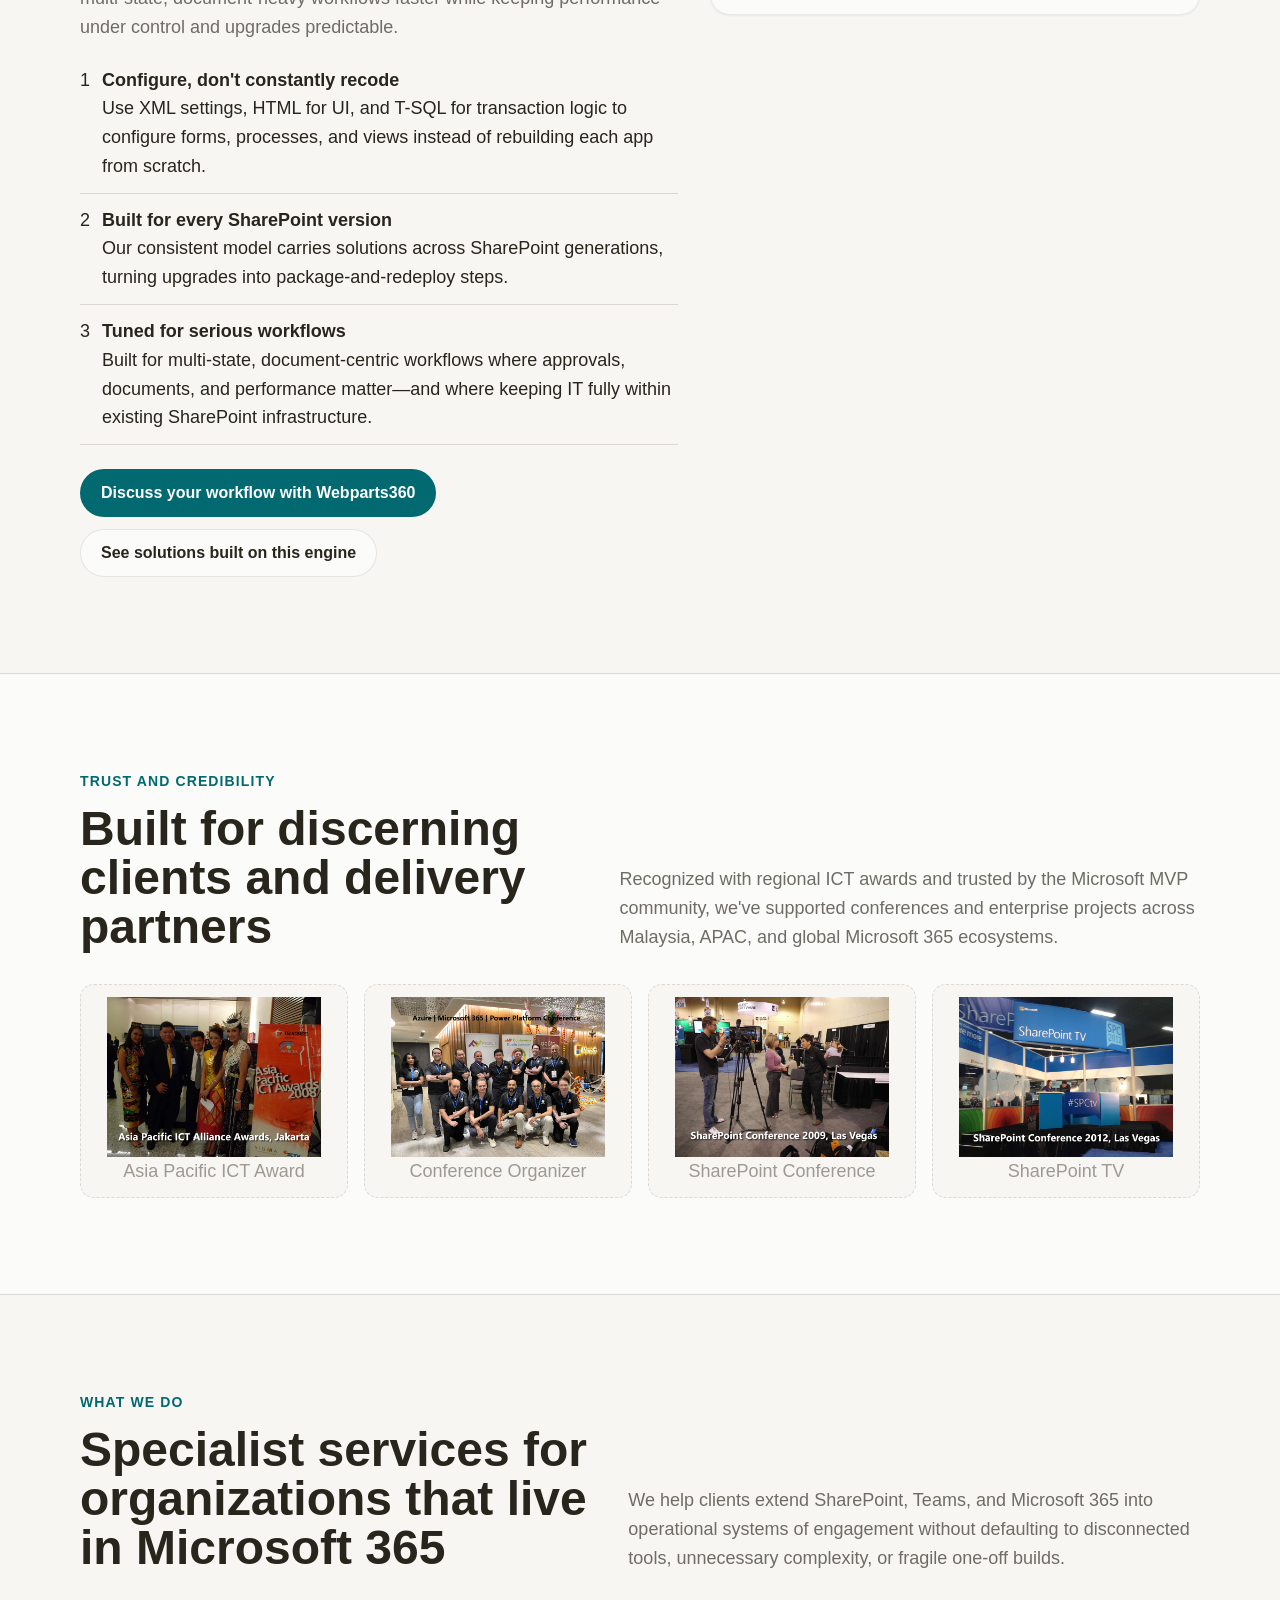
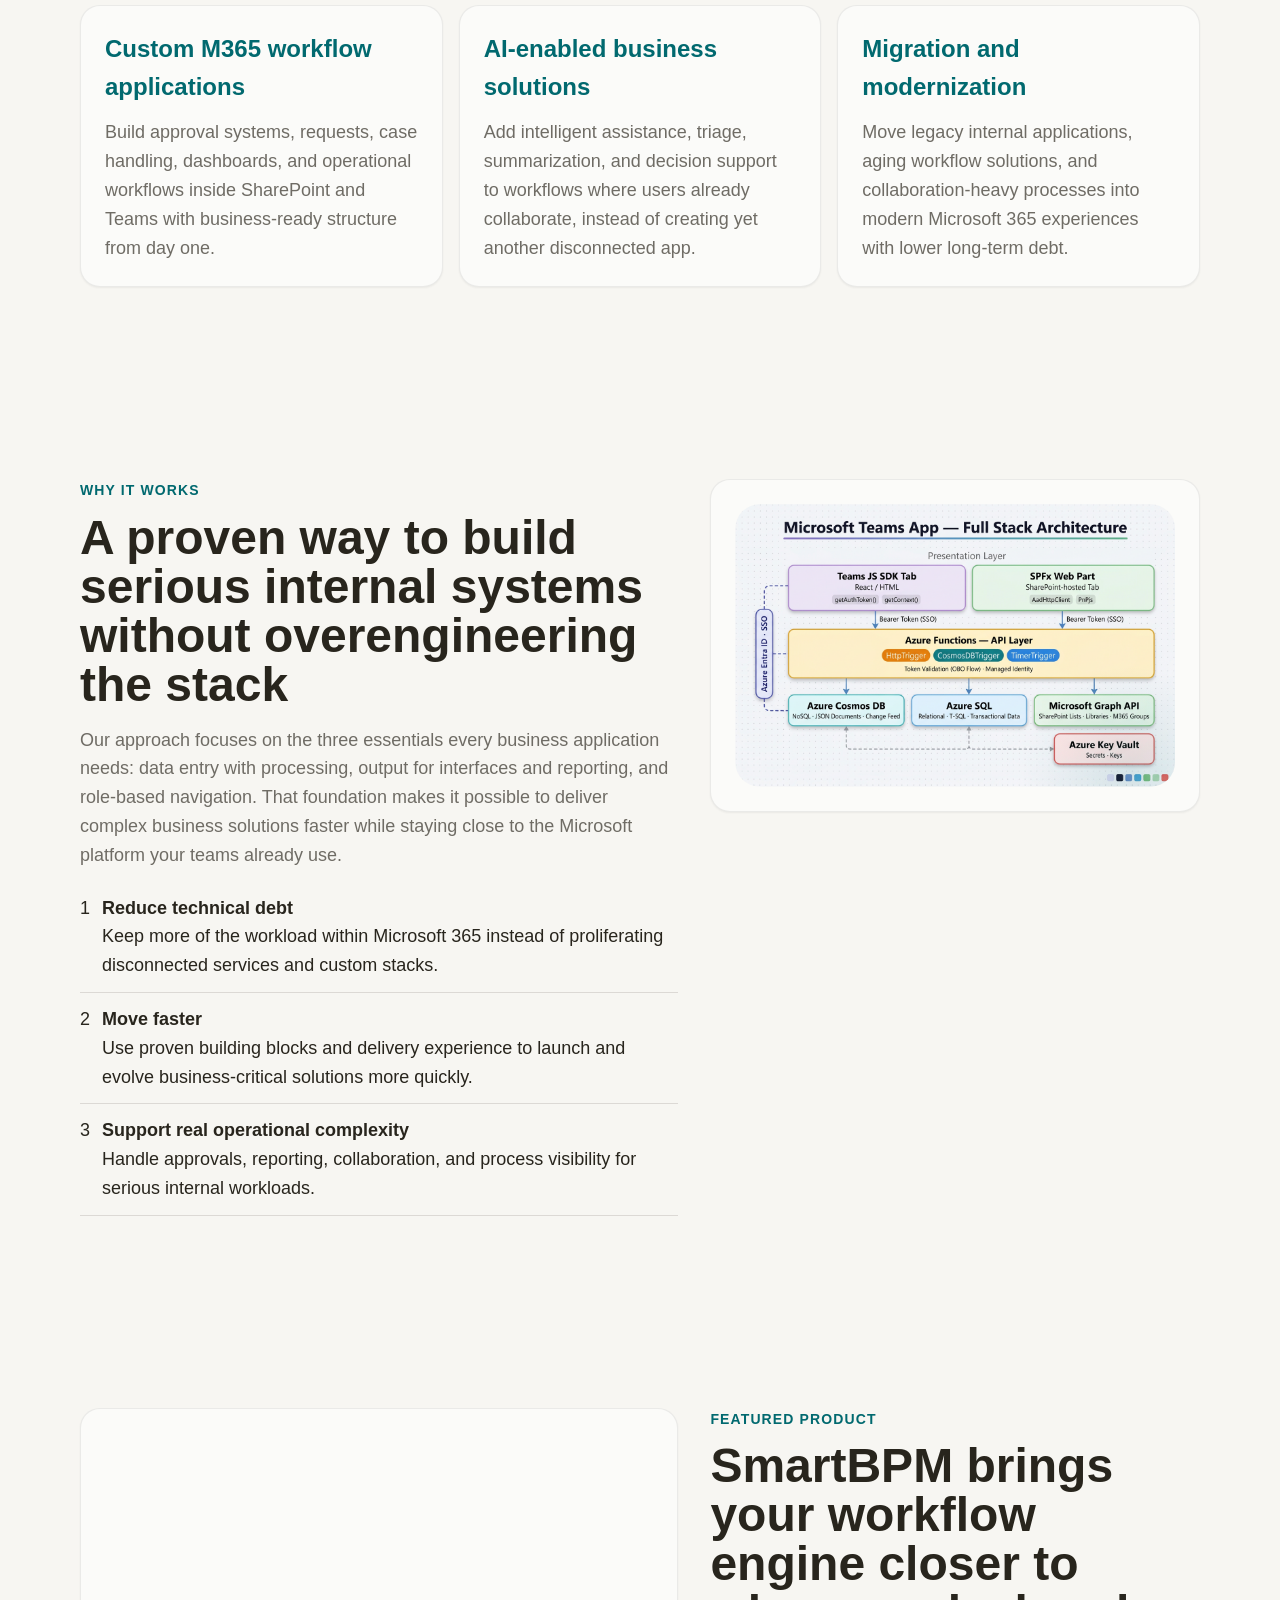
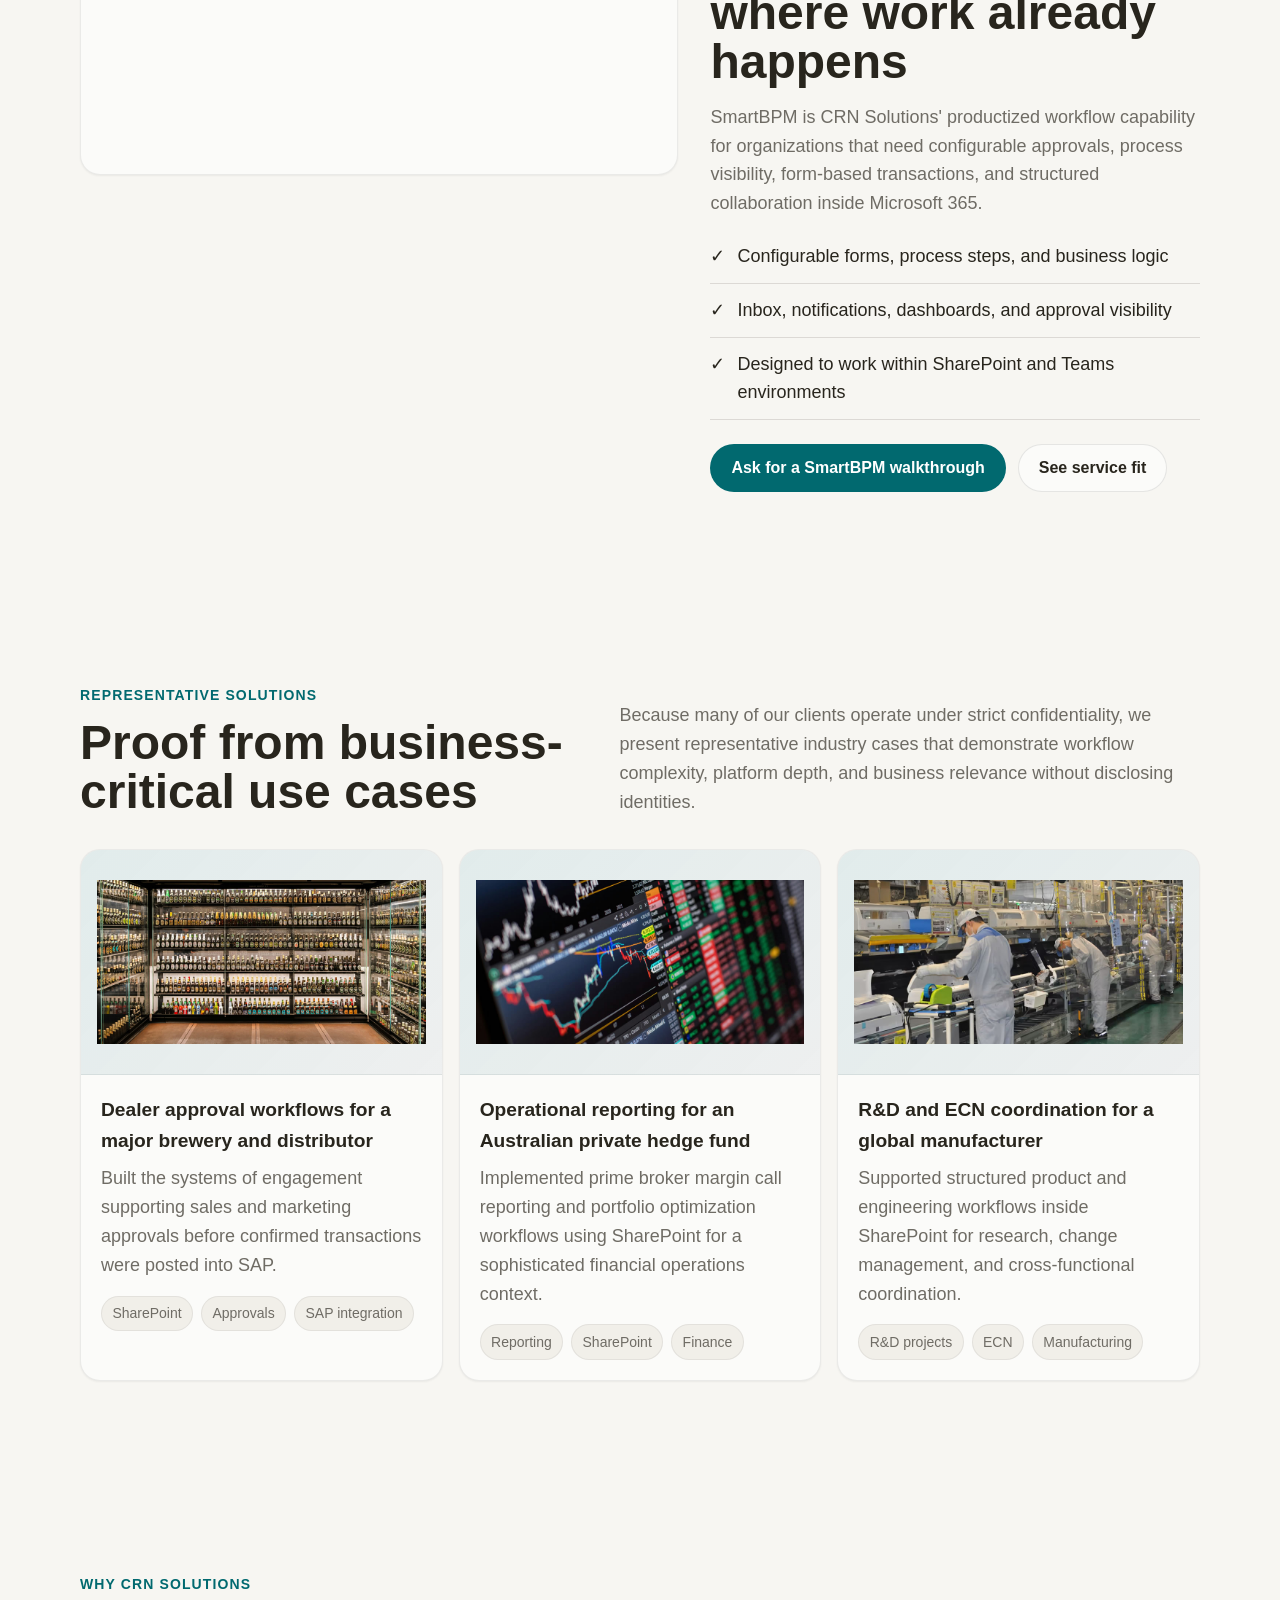
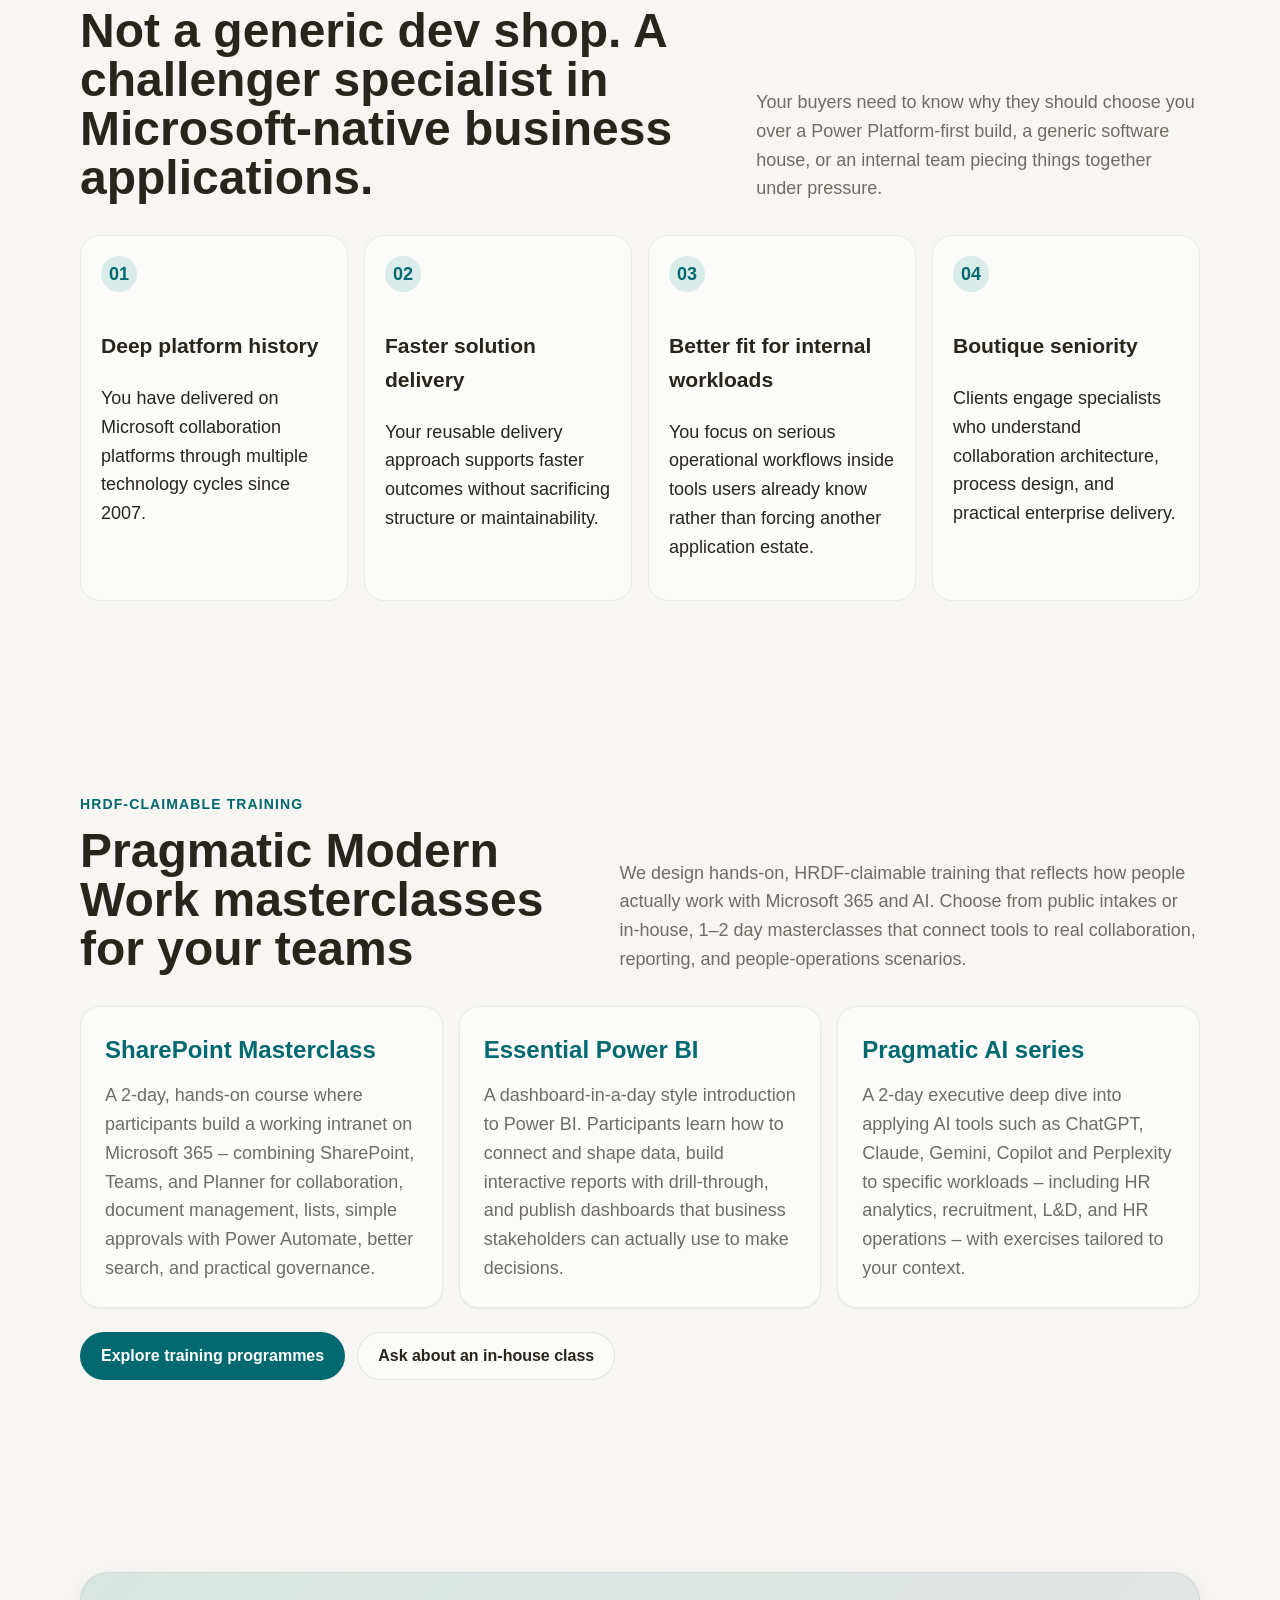
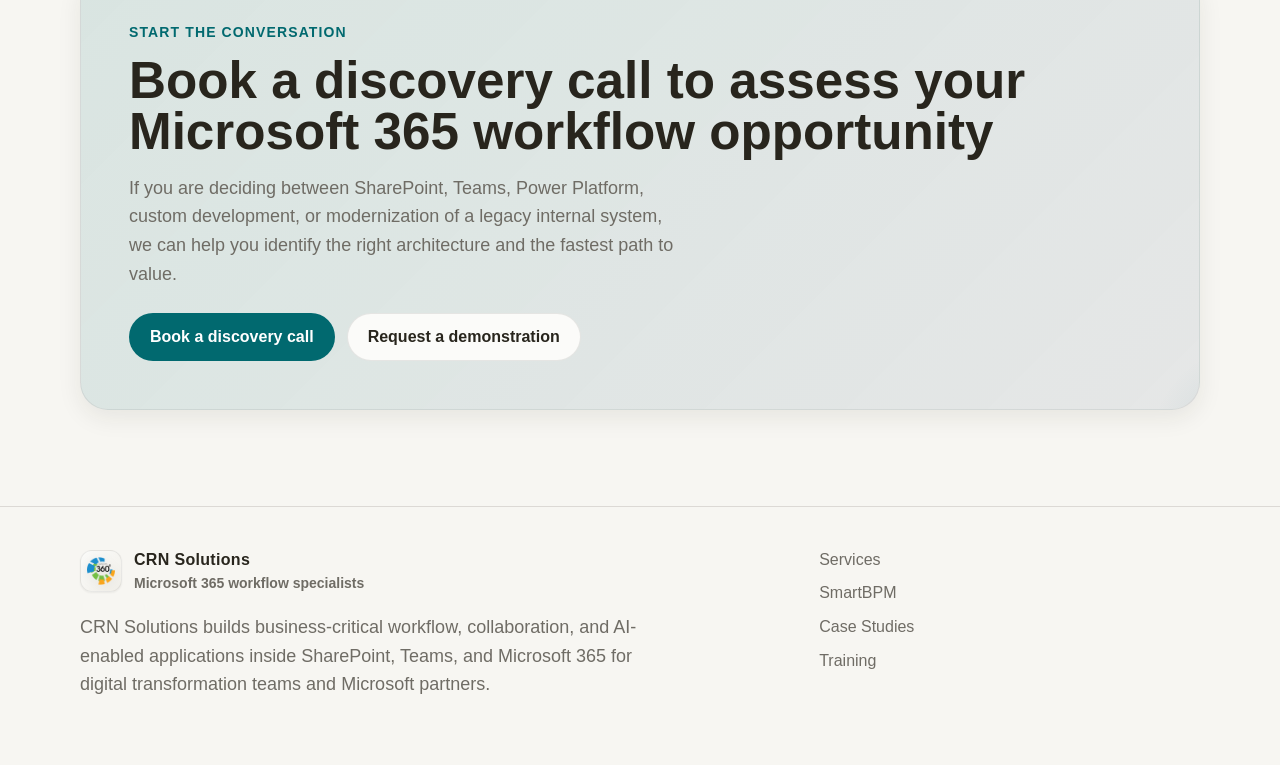
==== commit 2a2179ec: "Revise content and update image source in index.html" ====
--- a/index.html
+++ b/index.html
@@ -58,8 +58,8 @@
         <div>
           <span class="eyebrow">Since 2007 · SharePoint to Teams evolution</span>
           <h1>Custom business-critical apps, without leaving Microsoft 365</h1>
-          <p>Every day, your teams adapt to how Microsoft 365 and other SaaS tools were designed—not how your organisation actually works. And when you ask for custom apps, IT says it means a new environment and a new security problem. We build inside Microsoft 365, so your workflows follow your rules while security, identity, and compliance stay on Microsoft’s shoulders.
-</p>
+          <p>Your teams keep bending to how Microsoft 365 and SaaS tools work, instead of how your business actually runs. When you ask for custom workflows that talk to your line‑of‑business systems, IT comes back with a new environment, a new bill, and a new security headache. We build those custom workflow solutions inside Microsoft 365, so they connect to your LOB apps while security, identity, and compliance stay on Microsoft’s shoulders.
+          </p>
           <div class="hero-actions">
             <a class="btn btn-primary" href="#contact">Book a discovery call</a>
             <a class="btn btn-secondary" href="#case-studies">See representative solutions</a>
@@ -93,7 +93,7 @@
       <div class="container split-section">
         <div>
           <div class="kicker">The engine behind our solutions</div>
-          <div class="w360-inline" data-reveal style="--reveal-delay: 80ms;"><img src="images/W360Logo.svg" alt="Webparts360 logo" loading="lazy" decoding="async" /><span>Powered by the Webparts360 application framework</span></div>
+          <div class="w360-inline" data-reveal style="--reveal-delay: 80ms;"><img src="W360Logo.svg" alt="Webparts360 logo" loading="lazy" decoding="async" /><span>Powered by the Webparts360 application framework</span></div>
           <h2 style="font-family: var(--font-display); font-size: clamp(2rem, 4vw, 3rem); line-height: 1.02; margin: 0;">
             Webparts360: our web IDE for SharePoint Online
           </h2>
--- a/css/site.css
+++ b/css/site.css
@@ -1,5 +1,33 @@
-:root,
-[data-theme="light"] {
+html.js [data-reveal]{opacity:0;transform:translateY(18px);transition:opacity 700ms cubic-bezier(0.16,1,0.3,1),transform 700ms cubic-bezier(0.16,1,0.3,1);transition-delay:var(--reveal-delay,0ms);}
+html.js [data-reveal].is-visible{opacity:1;transform:none;}
+html.js [data-reveal="clip"]{opacity:0;transform:none;clip-path:inset(0 0 18% 0 round 24px);transition:opacity 800ms cubic-bezier(0.16,1,0.3,1),clip-path 800ms cubic-bezier(0.16,1,0.3,1);}
+html.js [data-reveal="clip"].is-visible{opacity:1;clip-path:inset(0 0 0 0 round 24px);}
+.site-header{transition:box-shadow 180ms cubic-bezier(0.16,1,0.3,1),background 180ms cubic-bezier(0.16,1,0.3,1);}
+.site-header.is-scrolled{box-shadow:0 10px 30px rgba(40,37,29,0.08);}
+.brand-logo-wrap{display:flex;align-items:center;justify-content:center;width:42px;height:42px;border-radius:12px;background:linear-gradient(135deg,var(--color-surface),var(--color-surface-2));border:1px solid rgba(127,127,127,0.14);overflow:hidden;box-shadow:var(--shadow-sm);}
+.brand-logo-wrap img{width:28px;height:28px;object-fit:contain;filter:drop-shadow(0 2px 6px rgba(0,0,0,0.08));}
+.brand:hover .brand-logo-wrap,.brand:focus-visible .brand-logo-wrap{transform:translateY(-1px) scale(1.03);transition:transform var(--transition);}
+.site-nav a{position:relative;padding-block:0.35rem;}
+.site-nav a::after{content:"";position:absolute;left:0;bottom:0;width:100%;height:2px;background:var(--color-primary);transform:scaleX(0);transform-origin:left;transition:transform var(--transition);}
+.site-nav a:hover::after,.site-nav a:focus-visible::after{transform:scaleX(1);}
+.proof-card,.card,.case-card,.process-step,.logo-placeholder{transition:transform var(--transition),box-shadow var(--transition),border-color var(--transition),background var(--transition);}
+.proof-card:hover,.case-card:hover,.process-step:hover,.logo-placeholder:hover{transform:translateY(-4px);box-shadow:var(--shadow-md);}
+.hero-visual,.cta-panel{position:relative;overflow:hidden;}
+.hero-visual::after,.cta-panel::after{content:"";position:absolute;inset:auto -15% -35% auto;width:220px;height:220px;background:radial-gradient(circle, rgba(1,105,111,0.12), transparent 70%);pointer-events:none;transition:transform 800ms cubic-bezier(0.16,1,0.3,1);}
+.hero-visual:hover::after,.cta-panel:hover::after{transform:translate(-18px,-18px);}
+.hero-image{border-radius:22px;}
+.w360-inline{display:inline-flex;align-items:center;gap:0.75rem;margin-bottom:var(--space-4);padding:0.45rem 0.8rem;border-radius:var(--radius-full);background:var(--color-surface);border:1px solid rgba(127,127,127,0.14);box-shadow:var(--shadow-sm);}
+.w360-inline img{width:34px;height:34px;object-fit:contain;}
+.w360-watermark{position:absolute;right:var(--space-4);bottom:var(--space-4);width:min(140px,28%);opacity:0.08;pointer-events:none;filter:grayscale(1);}
+.theme-toggle svg{width:18px;height:18px;}
+@media (prefers-reduced-motion: reduce){
+  html.js [data-reveal]{opacity:1!important;transform:none!important;clip-path:none!important;transition:none!important}
+  .brand:hover .brand-logo-wrap,.proof-card:hover,.case-card:hover,.process-step:hover,.logo-placeholder:hover,.hero-visual:hover::after,.cta-panel:hover::after{transform:none!important}
+}
+
+/* Main design system */
+
+:root, [data-theme="light"] {
   --text-xs: clamp(0.75rem, 0.7rem + 0.25vw, 0.875rem);
   --text-sm: clamp(0.875rem, 0.8rem + 0.35vw, 1rem);
   --text-base: clamp(1rem, 0.95rem + 0.25vw, 1.125rem);
@@ -18,6 +46,7 @@
   --space-12: 3rem;
   --space-16: 4rem;
   --space-20: 5rem;
+  --space-24: 6rem;
 
   --color-bg: #f7f6f2;
   --color-surface: #fbfbf9;
@@ -26,11 +55,14 @@
   --color-divider: #dcd9d5;
   --color-text: #28251d;
   --color-text-muted: #6f6c65;
+  --color-text-faint: #9d9a93;
   --color-primary: #01696f;
   --color-primary-hover: #0c4e54;
   --color-primary-soft: #d9ecea;
   --color-accent: #1e3a5f;
-
+  --color-success: #437a22;
+
+  --radius-sm: 0.375rem;
   --radius-md: 0.5rem;
   --radius-lg: 0.875rem;
   --radius-xl: 1.25rem;
@@ -38,11 +70,12 @@
 
   --shadow-sm: 0 1px 2px rgba(40, 37, 29, 0.06);
   --shadow-md: 0 8px 24px rgba(40, 37, 29, 0.08);
+  --shadow-lg: 0 20px 48px rgba(40, 37, 29, 0.12);
 
   --content-default: 1120px;
   --transition: 180ms cubic-bezier(0.16, 1, 0.3, 1);
-  --font-body: "General Sans", "Inter", sans-serif;
-  --font-display: "Cabinet Grotesk", "Inter", sans-serif;
+  --font-body: 'General Sans', 'Inter', sans-serif;
+  --font-display: 'Cabinet Grotesk', 'Inter', sans-serif;
 }
 
 [data-theme="dark"] {
@@ -53,26 +86,19 @@
   --color-divider: #262523;
   --color-text: #cdccca;
   --color-text-muted: #9b9892;
+  --color-text-faint: #6e6b66;
   --color-primary: #4f98a3;
   --color-primary-hover: #6eb0ba;
   --color-primary-soft: #223335;
   --color-accent: #88a8d8;
-  --shadow-sm: 0 1px 2px rgba(0, 0, 0, 0.2);
-  --shadow-md: 0 8px 24px rgba(0, 0, 0, 0.28);
-}
-
-/* Base */
-
-*,
-*::before,
-*::after {
-  box-sizing: border-box;
-}
-
-html {
-  scroll-behavior: smooth;
-}
-
+  --color-success: #84bf63;
+  --shadow-sm: 0 1px 2px rgba(0,0,0,0.2);
+  --shadow-md: 0 8px 24px rgba(0,0,0,0.28);
+  --shadow-lg: 0 20px 48px rgba(0,0,0,0.42);
+}
+
+*, *::before, *::after { box-sizing: border-box; }
+html { scroll-behavior: smooth; }
 body {
   margin: 0;
   min-height: 100vh;
@@ -82,479 +108,264 @@
   background: var(--color-bg);
   color: var(--color-text);
 }
-
-img {
-  max-width: 100%;
-  display: block;
-}
-
-a {
-  color: inherit;
-  text-decoration: none;
-}
+img, svg { display: block; max-width: 100%; }
+a { color: inherit; text-decoration: none; }
+button { font: inherit; }
 
 .container {
   width: min(calc(100% - 2rem), var(--content-default));
   margin-inline: auto;
 }
 
-/* Motion */
-
-html.js [data-reveal] {
-  opacity: 0;
-  transform: translateY(18px);
-  transition:
-    opacity 700ms cubic-bezier(0.16, 1, 0.3, 1),
-    transform 700ms cubic-bezier(0.16, 1, 0.3, 1);
-  transition-delay: var(--reveal-delay, 0ms);
-}
-
-html.js [data-reveal].is-visible {
-  opacity: 1;
-  transform: none;
-}
-
-@media (prefers-reduced-motion: reduce) {
-  html.js [data-reveal] {
-    opacity: 1 !important;
-    transform: none !important;
-    transition: none !important;
-  }
-}
-
-/* Header / nav */
+.skip-link {
+  position: absolute; left: -999px; top: 0;
+  background: var(--color-primary); color: white;
+  padding: var(--space-3) var(--space-4); z-index: 20;
+}
+.skip-link:focus { left: var(--space-4); top: var(--space-4); }
+
+/* Header */
 
 .site-header {
-  position: sticky;
-  top: 0;
-  z-index: 10;
+  position: sticky; top: 0; z-index: 10;
   backdrop-filter: blur(14px);
   background: color-mix(in srgb, var(--color-bg) 88%, transparent);
-  border-bottom: 1px solid rgba(127, 127, 127, 0.14);
-  transition:
-    box-shadow 180ms cubic-bezier(0.16, 1, 0.3, 1),
-    background 180ms cubic-bezier(0.16, 1, 0.3, 1);
-}
-
-.site-header.is-scrolled {
-  box-shadow: 0 10px 30px rgba(40, 37, 29, 0.08);
-}
-
+  border-bottom: 1px solid rgba(127,127,127,0.14);
+}
 .header-row {
-  display: flex;
-  align-items: center;
-  justify-content: space-between;
-  gap: var(--space-4);
-  min-height: 78px;
-}
-
-.brand {
-  display: flex;
-  align-items: center;
-  gap: var(--space-3);
-  font-weight: 700;
-}
-
-.brand-logo-wrap {
-  display: flex;
-  align-items: center;
-  justify-content: center;
-  width: 44px;
-  height: 44px;
-  border-radius: 12px;
-  background: linear-gradient(
-    135deg,
-    var(--color-surface),
-    var(--color-surface-2)
-  );
-  border: 1px solid rgba(127, 127, 127, 0.14);
-  overflow: hidden;
+  display: flex; align-items: center; justify-content: space-between;
+  gap: var(--space-4); min-height: 78px;
+}
+.brand { display: flex; align-items: center; gap: var(--space-3); font-weight: 700; }
+
+.brand-mark {
+  width: 42px; height: 42px; border-radius: 12px;
+  background: linear-gradient(135deg, var(--color-primary), var(--color-accent));
+  display: grid; place-items: center; color: white;
   box-shadow: var(--shadow-sm);
 }
-
-.brand-logo-wrap img {
-  width: 100%;
-  height: 100%;
-  object-fit: cover;
-}
-
-.brand:hover .brand-logo-wrap,
-.brand:focus-visible .brand-logo-wrap {
-  transform: translateY(-1px) scale(1.03);
-  transition: transform var(--transition);
-}
-
+.brand-mark svg { width: 22px; height: 22px; }
 .brand-text strong {
-  display: block;
-  font-family: var(--font-display);
-  font-size: 1rem;
-  letter-spacing: 0.02em;
-}
-
-.brand-text span {
-  display: block;
-  font-size: var(--text-xs);
-  color: var(--color-text-muted);
-}
-
-.nav-wrap {
-  display: flex;
-  align-items: center;
-  gap: var(--space-4);
-}
-
+  display: block; font-family: var(--font-display); font-size: 1rem; letter-spacing: 0.02em;
+}
+.brand-text span { display: block; font-size: var(--text-xs); color: var(--color-text-muted); }
+
+.nav-wrap { display: flex; align-items: center; gap: var(--space-4); }
 .site-nav {
-  display: flex;
-  align-items: center;
-  gap: var(--space-4);
+  display: flex; align-items: center; gap: var(--space-4);
   font-size: var(--text-sm);
   color: var(--color-text-muted);
 }
-
-.site-nav a {
-  position: relative;
-  padding-block: 0.35rem;
-}
-
-.site-nav a::after {
-  content: "";
-  position: absolute;
-  left: 0;
-  bottom: 0;
-  width: 100%;
-  height: 2px;
-  background: var(--color-primary);
-  transform: scaleX(0);
-  transform-origin: left;
-  transition: transform var(--transition);
-}
-
-.site-nav a:hover,
-.site-nav a:focus-visible {
-  color: var(--color-text);
-}
-
-.site-nav a:hover::after,
-.site-nav a:focus-visible::after {
-  transform: scaleX(1);
-}
-
-.header-actions {
-  display: flex;
-  align-items: center;
-  gap: var(--space-3);
-}
-
-.theme-toggle,
-.menu-toggle {
-  min-width: 44px;
-  min-height: 44px;
-  border-radius: var(--radius-full);
-  border: 1px solid rgba(127, 127, 127, 0.2);
-  background: var(--color-surface);
-  color: var(--color-text);
-  cursor: pointer;
+.site-nav a:hover, .site-nav a:focus-visible { color: var(--color-text); }
+.header-actions { display: flex; align-items: center; gap: var(--space-3); }
+
+.theme-toggle, .menu-toggle {
+  min-width: 44px; min-height: 44px; border-radius: var(--radius-full);
+  border: 1px solid rgba(127,127,127,0.2); background: var(--color-surface);
+  color: var(--color-text); cursor: pointer;
   transition: transform var(--transition), background var(--transition);
 }
-
-.theme-toggle:hover,
-.menu-toggle:hover {
-  transform: translateY(-1px);
-}
+.theme-toggle:hover, .menu-toggle:hover { transform: translateY(-1px); }
+.menu-toggle { display: none; }
 
 /* Buttons */
 
 .btn {
-  display: inline-flex;
-  align-items: center;
-  justify-content: center;
-  gap: var(--space-2);
-  min-height: 48px;
-  padding: 0 var(--space-5);
-  border-radius: var(--radius-full);
-  border: 1px solid transparent;
-  font-size: var(--text-sm);
-  font-weight: 600;
-  transition:
-    background var(--transition),
-    color var(--transition),
-    border-color var(--transition),
-    transform var(--transition);
-}
-
-.btn:hover {
-  transform: translateY(-1px);
-}
-
-.btn-primary {
-  background: var(--color-primary);
-  color: #fff;
-}
-
-.btn-primary:hover {
-  background: var(--color-primary-hover);
-}
-
-.btn-secondary {
-  background: var(--color-surface);
-  border-color: rgba(127, 127, 127, 0.18);
-}
-
-/* Sections & layout */
-
-main section {
-  padding-block: clamp(var(--space-10), 8vw, var(--space-20));
-}
-
-/* subtle separators so stacked sections have visual separation on mobile */
-main section + section {
-  border-top: 1px solid var(--color-divider);
-}
-
-.hero {
-  padding-top: var(--space-12);
-}
-
-.hero-grid {
-  display: grid;
-  gap: var(--space-10);
-  align-items: center;
-}
-
+  display: inline-flex; align-items: center; justify-content: center; gap: var(--space-2);
+  min-height: 48px; padding: 0 var(--space-5);
+  border-radius: var(--radius-full); border: 1px solid transparent;
+  font-size: var(--text-sm); font-weight: 600;
+  transition: background var(--transition), color var(--transition), border-color var(--transition), transform var(--transition);
+}
+.btn:hover { transform: translateY(-1px); }
+.btn-primary { background: var(--color-primary); color: white; }
+.btn-primary:hover { background: var(--color-primary-hover); }
+.btn-secondary { background: var(--color-surface); border-color: rgba(127,127,127,0.18); }
+
+/* Layout */
+
+main section { padding-block: clamp(var(--space-12), 8vw, var(--space-24)); }
+
+.hero { padding-top: var(--space-12); }
+.hero-grid { display: grid; gap: var(--space-10); align-items: center; }
+.eyebrow {
+  display: inline-flex; align-items: center; gap: var(--space-2);
+  padding: 0.35rem 0.75rem; border-radius: var(--radius-full);
+  background: var(--color-primary-soft); color: var(--color-primary);
+  font-size: var(--text-xs); font-weight: 700; letter-spacing: 0.06em; text-transform: uppercase;
+}
 .hero h1 {
   margin: var(--space-5) 0 var(--space-4);
   font-family: var(--font-display);
-  font-size: clamp(2.4rem, 4.8vw, 3.6rem);
-  line-height: 1.02;
-  max-width: 26ch;
-}
-
+  font-size: clamp(2.6rem, 5vw, 5.2rem);
+  line-height: 0.98;
+  max-width: 12ch;
+}
 .hero p {
-  max-width: 62ch;
+  max-width: 62ch; color: var(--color-text-muted); margin: 0 0 var(--space-6);
+}
+.hero-actions, .cta-actions { display: flex; flex-wrap: wrap; gap: var(--space-3); }
+.hero-proof {
+  display: grid; grid-template-columns: repeat(3, minmax(0, 1fr));
+  gap: var(--space-4); margin-top: var(--space-8);
+}
+.proof-card {
+  background: var(--color-surface); border: 1px solid rgba(127,127,127,0.14);
+  border-radius: var(--radius-lg); padding: var(--space-5); box-shadow: var(--shadow-sm);
+}
+.proof-card strong {
+  display: block; font-family: var(--font-display); font-size: clamp(1.4rem, 3vw, 2rem);
+  margin-bottom: var(--space-1);
+}
+
+.placeholder-image {
+  border: 2px dashed rgba(127,127,127,0.28);
+  border-radius: 22px; min-height: 420px;
+  background:
+    linear-gradient(135deg, rgba(1,105,111,0.08), rgba(30,58,95,0.04)),
+    repeating-linear-gradient(135deg, transparent, transparent 18px, rgba(127,127,127,0.05) 18px, rgba(127,127,127,0.05) 36px);
+  display: grid; place-items: center;
+  padding: var(--space-8); text-align: center;
   color: var(--color-text-muted);
 }
-
-.hero-actions {
+.placeholder-image strong {
+  display: block; font-size: var(--text-lg); color: var(--color-text); margin-bottom: var(--space-2);
+}
+
+/* Sections */
+
+.section-head {
+  display: flex; justify-content: space-between; gap: var(--space-6); align-items: end; margin-bottom: var(--space-8);
+}
+.section-head h2 {
+  font-family: var(--font-display); font-size: clamp(2rem, 4vw, 3rem); line-height: 1.02; margin: 0;
+}
+.section-head p { max-width: 58ch; color: var(--color-text-muted); margin: 0; }
+
+.grid-3 { display: grid; gap: var(--space-4); grid-template-columns: repeat(3, minmax(0, 1fr)); }
+.card {
+  background: var(--color-surface); border: 1px solid rgba(127,127,127,0.14);
+  border-radius: var(--radius-xl); padding: var(--space-6); box-shadow: var(--shadow-sm);
+}
+.card-link {
+  text-decoration: none;
+  color: inherit;
+  display: block;
+}
+.card-link:hover .card{
+  cursor: pointer;
+  transform: translateY(-2px);
+  border-color: var(--color-primary);
+  box-shadow: 0 0 0 1px var(--color-primary), var(--shadow-md);
+}
+.card h3 { margin: 0 0 var(--space-3); font-size: var(--text-lg); color: var(--color-primary); }
+.card p { margin: 0; color: var(--color-text-muted); }
+
+.kicker {
+  color: var(--color-primary); font-size: var(--text-xs); text-transform: uppercase; letter-spacing: 0.08em; font-weight: 700; margin-bottom: var(--space-3);
+}
+
+.split-section {
+  display: grid; grid-template-columns: 1.1fr 0.9fr; gap: var(--space-8); align-items: start;
+}
+
+.check-list {
+  list-style: none;
+  padding: 0;
+  margin: var(--space-6) 0 0;
+  display: grid;
+  gap: var(--space-3);
+}
+
+.check-list li {
   display: flex;
-  flex-wrap: wrap;
+  align-items: flex-start;
   gap: var(--space-3);
-  margin-top: var(--space-5);
-}
-
-.kicker {
+  padding-bottom: var(--space-3);
+  border-bottom: 1px solid var(--color-divider);
+}
+
+/* Number badge – make it circular and fixed size */
+.check-list li > span.badge {
+  width: 26px;
+  height: 26px;
+  flex: 0 0 auto;
+  border-radius: 50%;
+  background: var(--color-primary-soft);
   color: var(--color-primary);
-  font-size: var(--text-xs);
-  text-transform: uppercase;
-  letter-spacing: 0.08em;
+  display: grid;
+  place-items: center;
   font-weight: 700;
-  margin-bottom: var(--space-3);
-}
-
-.tag-row {
-  display: flex;
-  flex-wrap: wrap;
-  gap: var(--space-2);
-  margin-top: var(--space-2);
-}
-
-.tag-pill {
-  padding: 0.25rem 0.75rem;
-  border-radius: var(--radius-full);
-  border: 1px solid rgba(127, 127, 127, 0.18);
-  background: var(--color-surface-2);
-  font-size: var(--text-xs);
-  color: var(--color-text-muted);
-}
-
-.section-head {
-  display: flex;
-  justify-content: space-between;
-  gap: var(--space-6);
-  align-items: flex-end;
-  margin-bottom: var(--space-8);
-}
-
-.section-head h2 {
-  margin: 0;
-  font-family: var(--font-display);
-  font-size: clamp(2rem, 3.2vw, 2.8rem);
-  line-height: 1.05;
-}
-
-.section-head p {
-  margin: 0;
-  max-width: 54ch;
-  color: var(--color-text-muted);
-}
-
-.grid-3 {
-  display: grid;
-  gap: var(--space-4);
-  grid-template-columns: repeat(3, minmax(0, 1fr));
-}
-
-.card {
+  font-size: 0.85rem;
+}
+
+/* Text block takes the rest of the width */
+.check-list li > span.body {
+  flex: 1 1 auto;
+}
+
+/* Case studies */
+
+.case-grid { display: grid; gap: var(--space-4); grid-template-columns: repeat(3, minmax(0, 1fr)); }
+.case-card {
+  background: var(--color-surface); border: 1px solid rgba(127,127,127,0.14);
+  border-radius: var(--radius-xl); overflow: hidden; box-shadow: var(--shadow-sm);
+}
+.case-media {
+  aspect-ratio: 16/10; border-bottom: 1px solid rgba(127,127,127,0.12);
+  background: linear-gradient(135deg, rgba(1,105,111,0.1), rgba(30,58,95,0.06));
+  display: grid; place-items: center; color: var(--color-text-muted); padding: var(--space-4); text-align: center;
+}
+.case-body { padding: var(--space-5); }
+.case-body h3 { margin: 0 0 var(--space-2); font-size: 1.2rem; }
+.case-body p { margin: 0 0 var(--space-4); color: var(--color-text-muted); }
+.tag-row { display: flex; flex-wrap: wrap; gap: var(--space-2); }
+.tag {
+  display: inline-flex; padding: 0.35rem 0.65rem; border-radius: var(--radius-full);
+  font-size: var(--text-xs); background: var(--color-surface-2); color: var(--color-text-muted);
+  border: 1px solid rgba(127,127,127,0.12);
+}
+
+/* Process grid */
+
+.process-grid { display: grid; gap: var(--space-4); grid-template-columns: repeat(4, minmax(0, 1fr)); }
+.process-step {
+  padding: var(--space-5); border-radius: var(--radius-xl); background: var(--color-surface);
+  border: 1px solid rgba(127,127,127,0.14);
+}
+.process-step strong {
+  display: inline-flex; width: 36px; height: 36px; border-radius: 50%;
+  align-items: center; justify-content: center; margin-bottom: var(--space-4);
+  background: var(--color-primary-soft); color: var(--color-primary);
+}
+
+/* Partners */
+
+.partners {
   background: var(--color-surface);
-  border-radius: var(--radius-xl);
-  border: 1px solid rgba(127, 127, 127, 0.14);
-  padding: var(--space-6);
-  box-shadow: var(--shadow-sm);
-  transition:
-    transform var(--transition),
-    box-shadow var(--transition),
-    border-color var(--transition);
-}
-
-.card h3 {
-  margin: 0 0 var(--space-3);
-  font-size: var(--text-lg);
-  color: var(--color-primary);
-}
-
-.card p {
-  margin: 0;
-  color: var(--color-text-muted);
-}
-
-.card:hover {
-  transform: translateY(-4px);
+  border-block: 1px solid var(--color-divider);
+}
+.logo-row {
+  display: grid; grid-template-columns: repeat(4, minmax(0,1fr)); gap: var(--space-4);
+}
+.logo-placeholder {
+  min-height: 180px; border-radius: var(--radius-lg); border: 1px dashed rgba(127,127,127,0.24);
+  display: grid; place-items: center; color: var(--color-text-faint); background: var(--color-bg);
+  text-align: center; padding: var(--space-3);
+}
+
+/* CTA */
+
+.cta-panel {
+  background: linear-gradient(135deg, rgba(1,105,111,0.12), rgba(30,58,95,0.08));
+  border: 1px solid rgba(127,127,127,0.14);
+  border-radius: 28px; padding: clamp(var(--space-8), 5vw, var(--space-12));
   box-shadow: var(--shadow-md);
 }
-
-.two-column {
-  display: grid;
-  grid-template-columns: minmax(0, 1.2fr) minmax(0, 0.8fr);
-  gap: var(--space-8);
-  align-items: flex-start;
-}
-
-.list-card {
-  background: var(--color-surface);
-  border-radius: var(--radius-xl);
-  border: 1px solid rgba(127, 127, 127, 0.14);
-  padding: var(--space-6);
-  box-shadow: var(--shadow-sm);
-}
-
-.list-card h3 {
-  margin-top: 0;
-  margin-bottom: var(--space-3);
-  font-size: var(--text-lg);
-  color: var(--color-primary);
-}
-
-.list-card ul {
-  margin: 0;
-  padding-left: 1.1rem;
-  color: var(--color-text-muted);
-}
-
-.list-card li {
-  margin-bottom: 0.35rem;
-}
-
-/* Tables */
-
-.detail-table {
-  width: 100%;
-  border-collapse: collapse;
-  background: var(--color-surface);
-  border-radius: var(--radius-xl);
-  overflow: hidden;
-  border: 1px solid rgba(127, 127, 127, 0.14);
-  box-shadow: var(--shadow-sm);
-}
-
-.detail-table th,
-.detail-table td {
-  text-align: left;
-  padding: 0.8rem 1.1rem;
-  border-bottom: 1px solid var(--color-divider);
-  vertical-align: top;
-  font-size: var(--text-sm);
-}
-
-.detail-table th {
-  width: 200px;
-  background: var(--color-surface-2);
-  font-weight: 600;
-  color: var(--color-text);
-}
-
-.detail-table td {
-  color: var(--color-text-muted);
-}
-
-.detail-table tr:last-child th,
-.detail-table tr:last-child td {
-  border-bottom: none;
-}
-
-/* Quotes */
-
-.quote-block {
-  background: var(--color-primary-soft);
-  border-radius: var(--radius-xl);
-  border: 1px solid rgba(1, 105, 111, 0.2);
-  padding: var(--space-6);
-  box-shadow: var(--shadow-sm);
-  font-size: var(--text-base);
-  color: var(--color-text);
-}
-
-.quote-block strong {
-  color: var(--color-primary-hover);
-}
-
-/* CTA panel */
-
-.cta-panel {
-  background: linear-gradient(
-    135deg,
-    rgba(1, 105, 111, 0.12),
-    rgba(30, 58, 95, 0.08)
-  );
-  border: 1px solid rgba(127, 127, 127, 0.14);
-  border-radius: 28px;
-  padding: clamp(var(--space-8), 5vw, var(--space-12));
-  box-shadow: var(--shadow-md);
-  display: grid;
-  grid-template-columns: minmax(0, 1.3fr) minmax(0, 0.7fr);
-  gap: var(--space-8);
-  align-items: center;
-}
-
 .cta-panel h2 {
-  margin: 0 0 var(--space-3);
-  font-family: var(--font-display);
-  font-size: clamp(2rem, 3.2vw, 2.8rem);
-  line-height: 1.05;
-}
-
-.cta-panel p {
-  margin: 0;
-  max-width: 56ch;
-  color: var(--color-text-muted);
-}
-
-.cta-inner-card {
-  background: var(--color-surface);
-  border-radius: var(--radius-xl);
-  border: 1px solid rgba(127, 127, 127, 0.14);
-  padding: var(--space-5);
-  box-shadow: var(--shadow-sm);
-}
-
-.cta-inner-card ul {
-  margin: 0 0 var(--space-4);
-  padding-left: 1.1rem;
-  color: var(--color-text-muted);
-}
-
-.cta-inner-card li {
-  margin-bottom: 0.35rem;
-  font-size: var(--text-sm);
-}
+  margin: 0 0 var(--space-4); font-family: var(--font-display); font-size: clamp(2rem, 4vw, 3.25rem); line-height: 1;
+}
+.cta-panel p { margin: 0 0 var(--space-6); max-width: 56ch; color: var(--color-text-muted); }
 
 /* Footer */
 
@@ -562,71 +373,34 @@
   padding: var(--space-10) 0 var(--space-12);
   border-top: 1px solid var(--color-divider);
 }
-
 .footer-grid {
-  display: grid;
-  grid-template-columns: 1.3fr 0.7fr;
-  gap: var(--space-8);
-  align-items: flex-start;
-}
-
+  display: grid; grid-template-columns: 1.3fr 0.7fr; gap: var(--space-8);
+  align-items: start;
+}
 .footer-links {
-  display: grid;
-  gap: var(--space-2);
-  font-size: var(--text-sm);
-  color: var(--color-text-muted);
-}
-
-.footer-note {
-  color: var(--color-text-muted);
-  max-width: 56ch;
-}
+  display: grid; gap: var(--space-2); color: var(--color-text-muted); font-size: var(--text-sm);
+}
+.footer-note { color: var(--color-text-muted); max-width: 56ch; }
 
 /* Responsive */
 
-@media (min-width: 960px) {
-  .hero-grid {
-    grid-template-columns: minmax(0, 1.4fr) minmax(0, 1fr);
-  }
-}
-
-@media (max-width: 959px) {
+@media (min-width: 980px) {
+  .hero-grid { grid-template-columns: 1.1fr 0.9fr; }
+}
+
+@media (max-width: 979px) {
   .site-nav {
-    position: absolute;
-    left: 0;
-    right: 0;
-    top: 78px;
-    display: none;
-    flex-direction: column;
-    align-items: flex-start;
-    padding: var(--space-5) 1rem var(--space-6);
-    background: var(--color-bg);
+    position: absolute; left: 0; right: 0; top: 78px;
+    display: none; flex-direction: column; align-items: flex-start;
+    padding: var(--space-5) 1rem var(--space-6); background: var(--color-bg);
     border-bottom: 1px solid var(--color-divider);
   }
-
-  .site-nav.open {
-    display: flex;
-  }
-
-  .menu-toggle {
-    display: inline-flex;
-    align-items: center;
-    justify-content: center;
-  }
-
-  .header-actions .btn {
-    display: none;
-  }
-
-  .grid-3,
-  .two-column,
-  .footer-grid,
-  .cta-panel {
+  .site-nav.open { display: flex; }
+  .menu-toggle { display: inline-flex; align-items: center; justify-content: center; }
+  .header-actions .btn { display: none; }
+
+  .hero-proof, .grid-3, .case-grid, .process-grid, .logo-row, .footer-grid, .split-section {
     grid-template-columns: 1fr;
   }
-
-  .section-head {
-    flex-direction: column;
-    align-items: flex-start;
-  }
-}
+  .section-head { flex-direction: column; align-items: flex-start; }
+}
